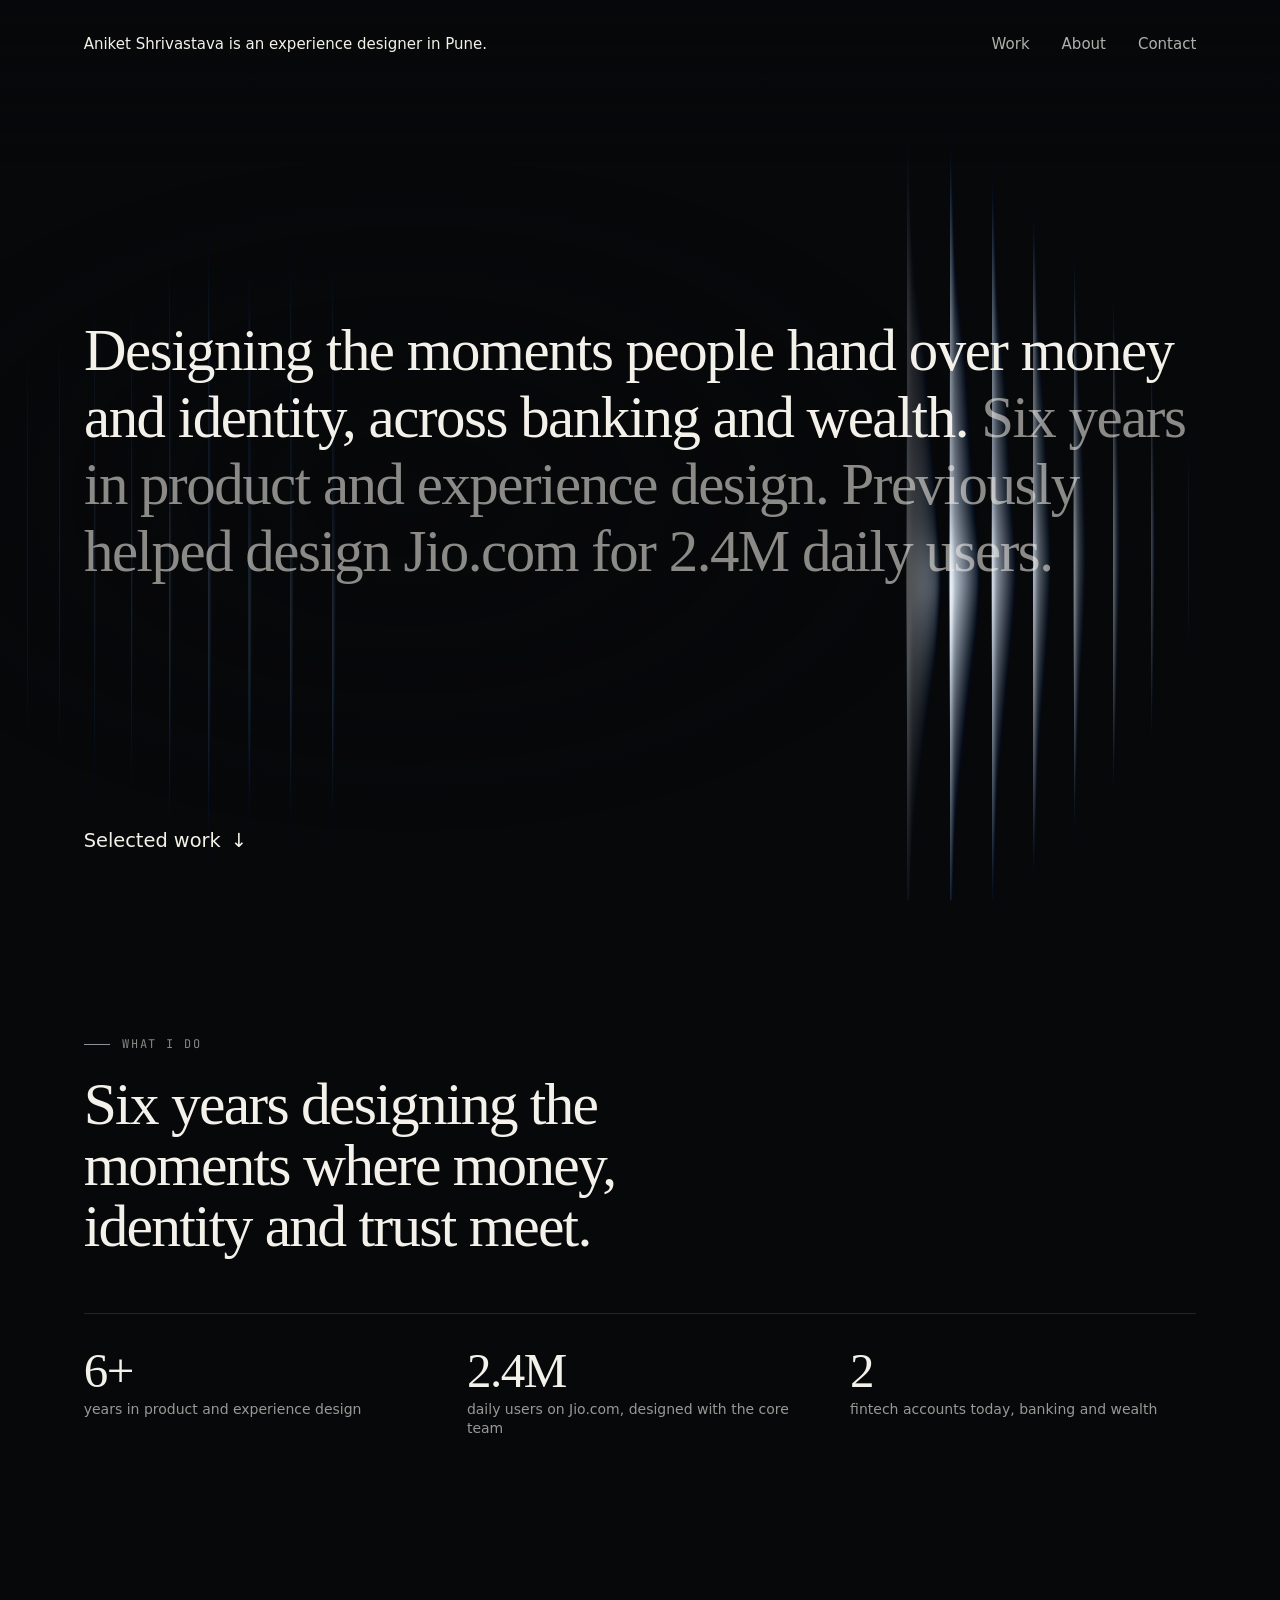
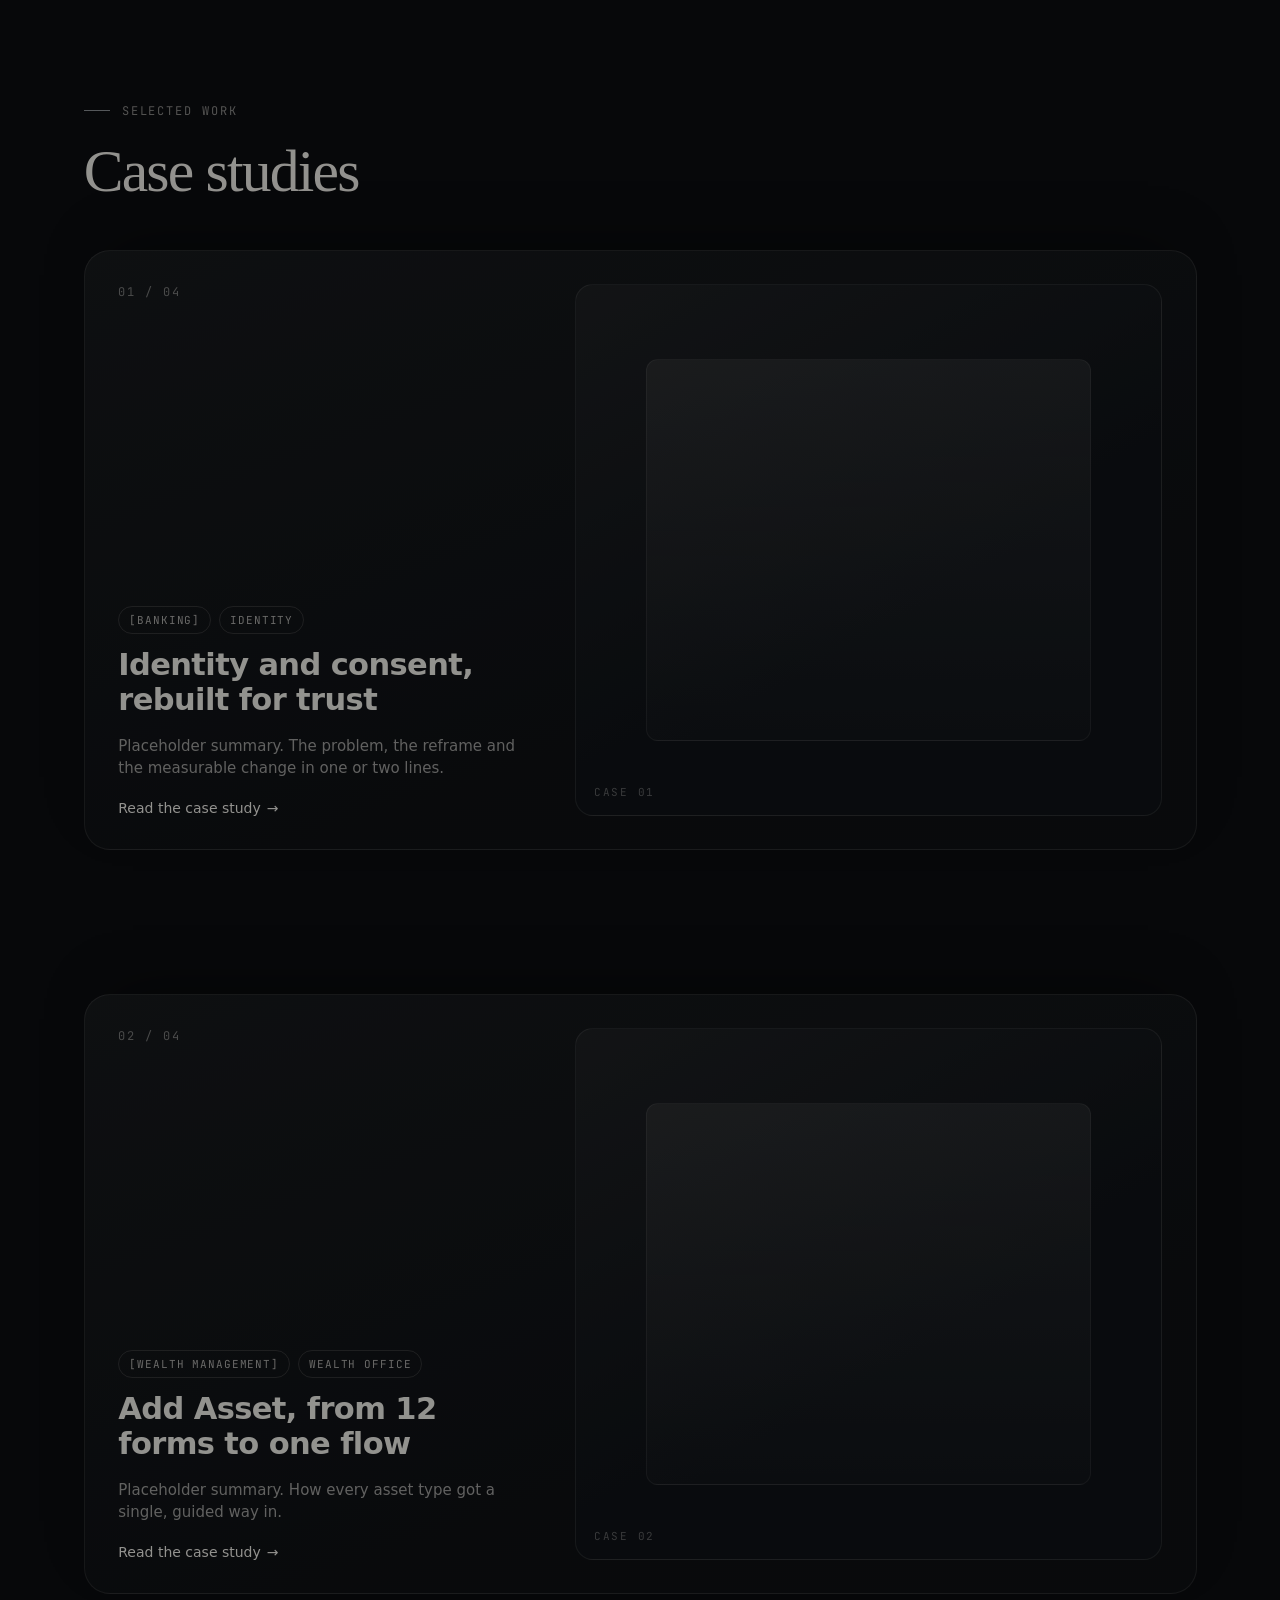
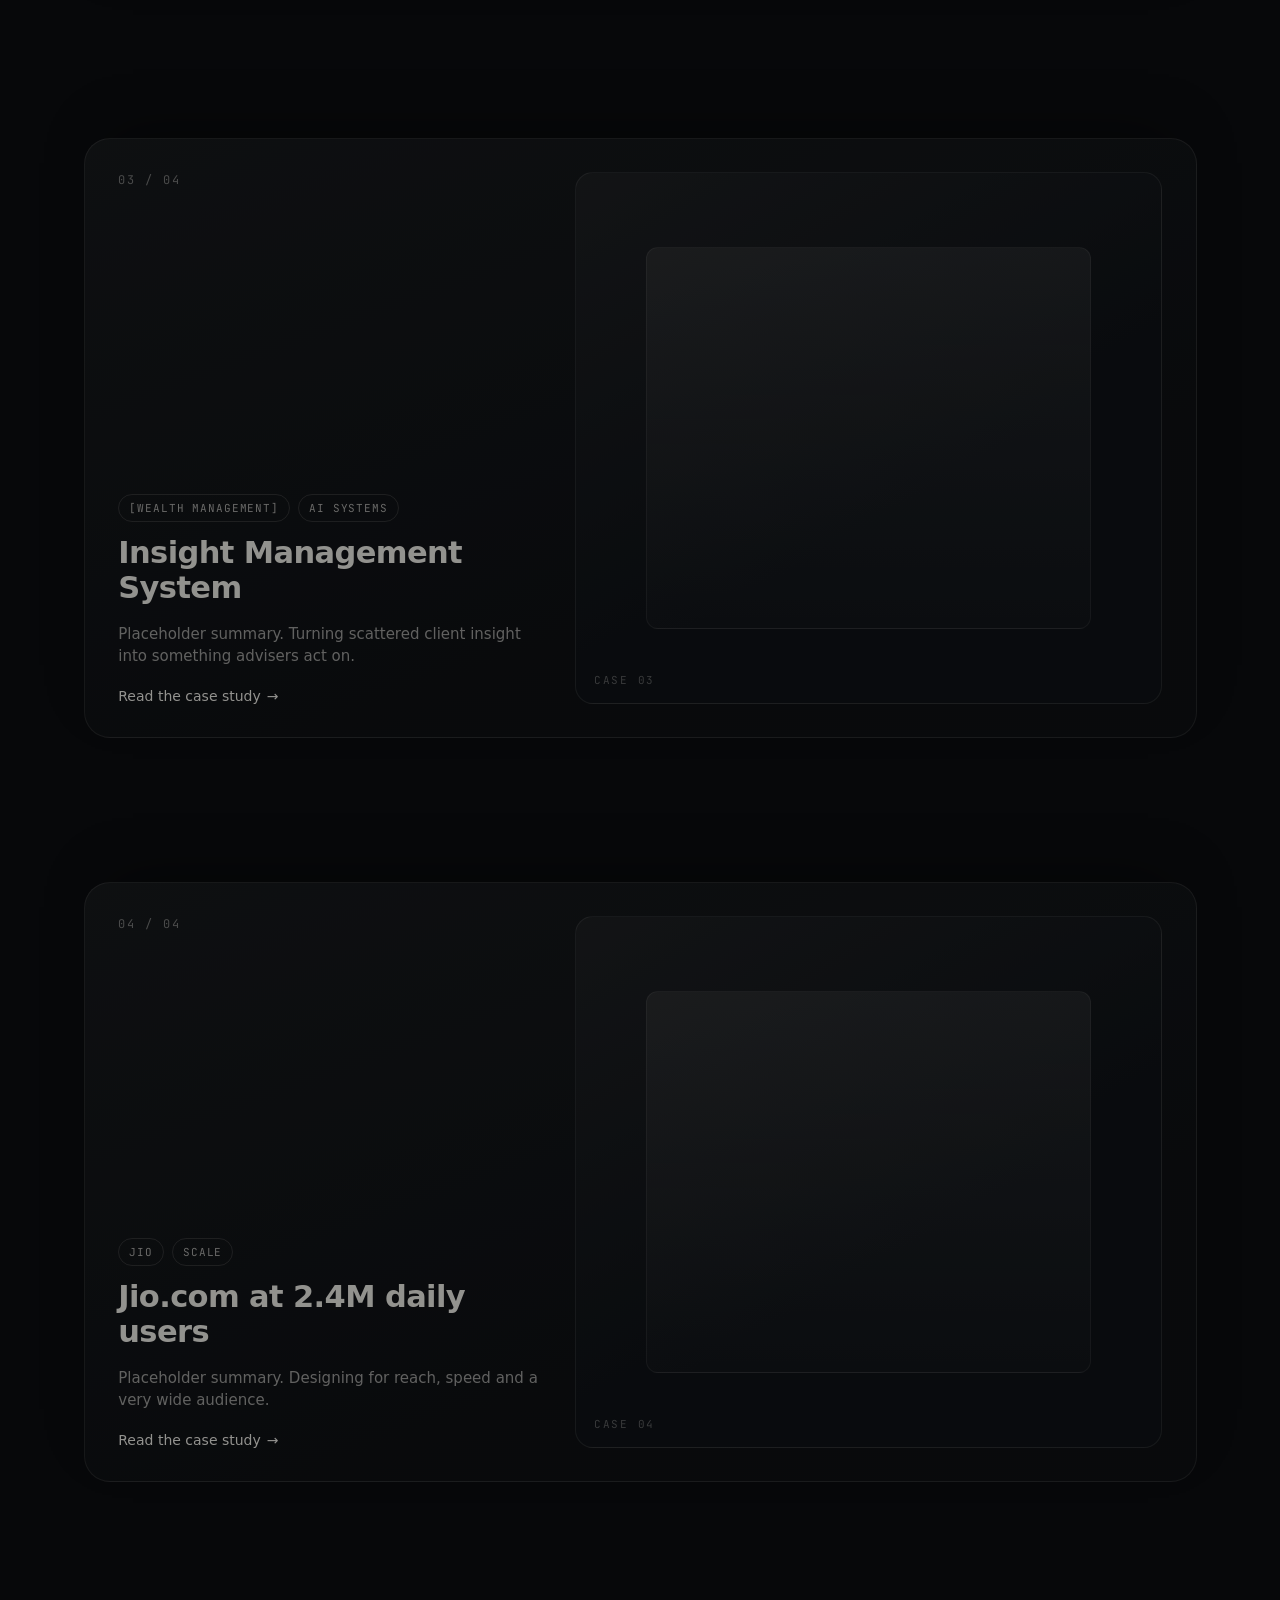
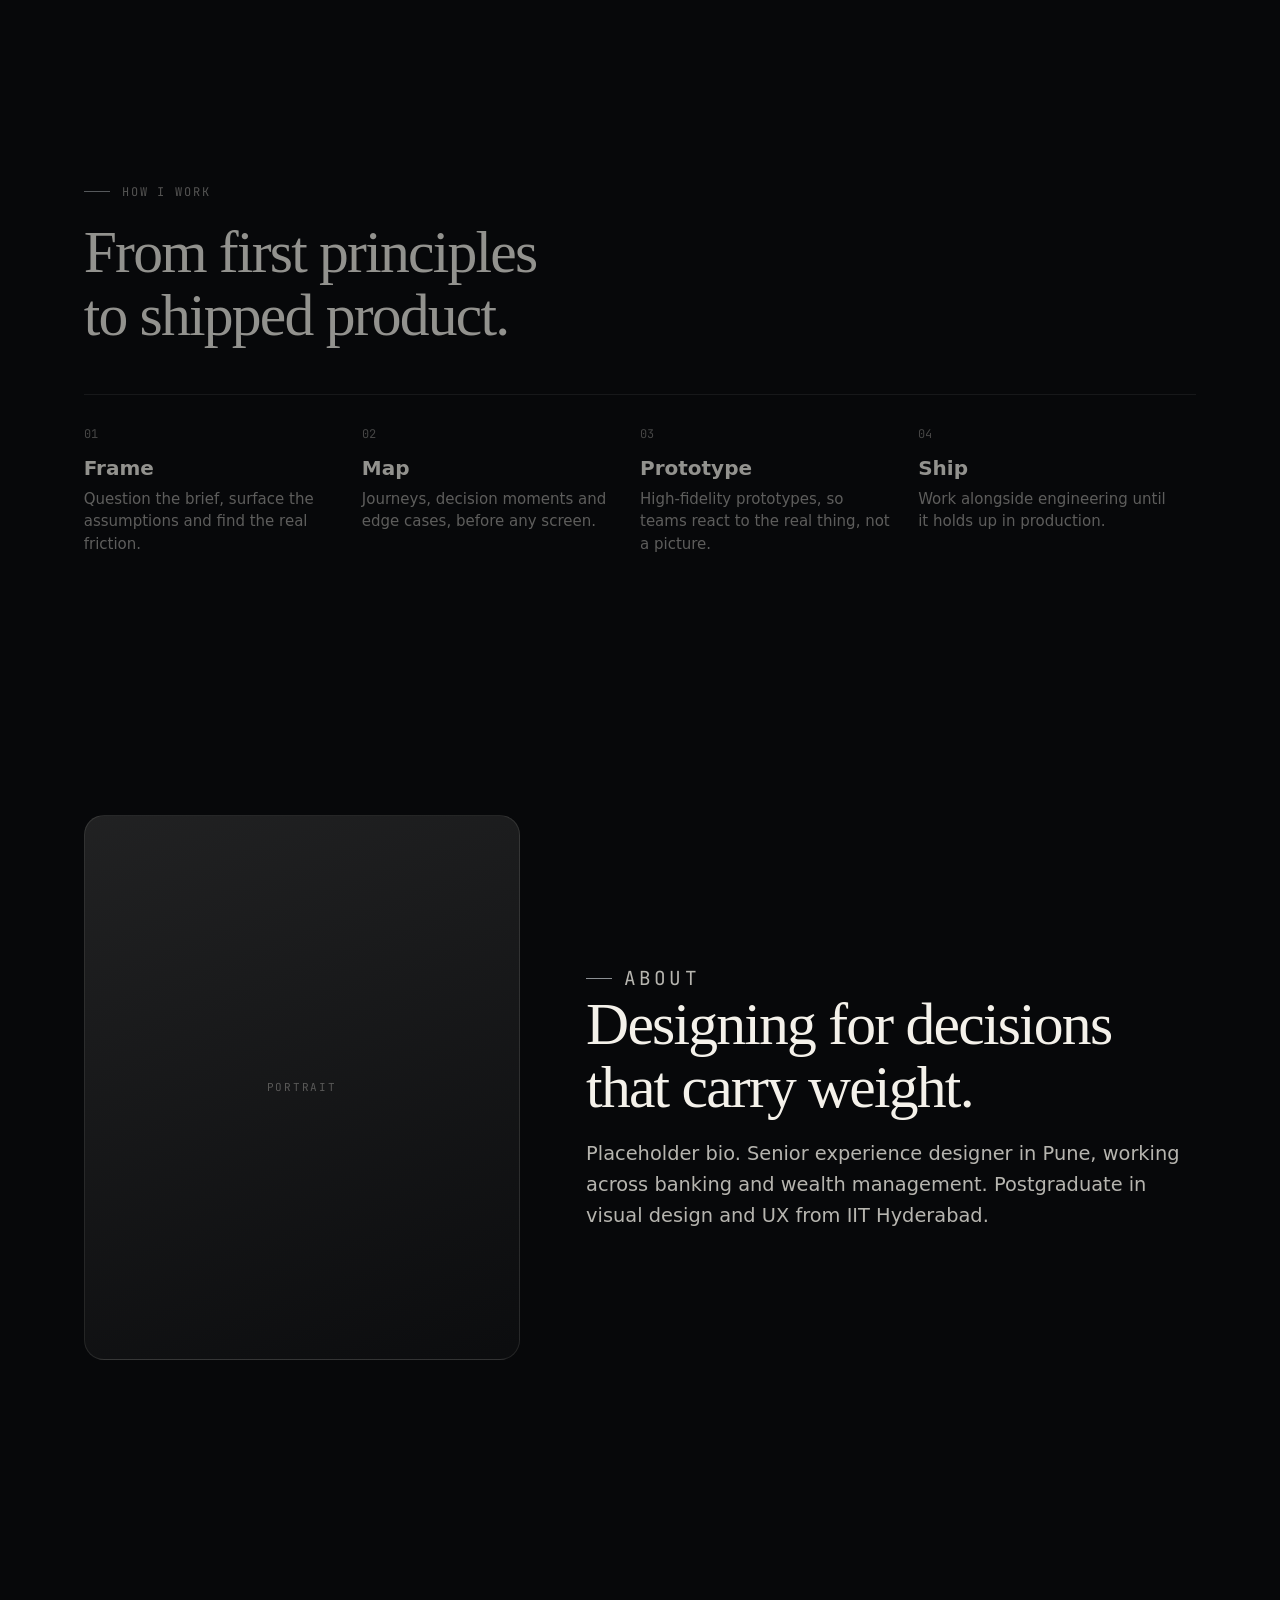
==== index.html @ aefcc84b "Hero: statement layout, identity nav, Selected work link; drop engineer narrative Co-Authored-By: Cl" ====
<!doctype html>
<html lang="en" data-cta="halo">
<head>
<meta charset="utf-8">
<meta name="viewport" content="width=device-width, initial-scale=1">
<title>Aniket Shrivastava, product designer</title>
<!-- FONTS: replace this link with the one from the Type & Grid Lab "Copy tokens" output -->
<link rel="preload" href="assets/fonts/inter-tight-latin-400-normal.woff2" as="font" type="font/woff2" crossorigin>
<link rel="icon" href="assets/img/favicon.svg" type="image/svg+xml">
<meta name="description" content="Aniket Shrivastava designs the moments people hand over money and identity. Experience designer across banking and wealth, Pune.">
<meta name="robots" content="noindex, nofollow"><!-- PREVIEW: remove this line at public launch -->
<meta name="theme-color" content="#07080a">
<meta property="og:type" content="website">
<meta property="og:title" content="Aniket Shrivastava, product designer">
<meta property="og:description" content="Designing the moments people hand over money and identity, across banking and wealth.">
<meta property="og:image" content="assets/img/og.jpg">
<meta name="twitter:card" content="summary_large_image">
<script>
/* Headings wait for their line reveal, but never longer than 3s if the animation library is slow or blocked */
(function () { try { if (matchMedia('(prefers-reduced-motion: reduce)').matches) return; } catch (e) {}
  var d = document.documentElement; d.classList.add('split-ready');
  setTimeout(function () { if (!window.SplitText) d.classList.remove('split-ready'); }, 3000); })();
</script>
<style>
/* fonts are served with the site: no third-party request before first paint */
@font-face { font-family: "Inter Tight"; font-style: normal; font-weight: 400; font-display: swap; src: url(assets/fonts/inter-tight-latin-400-normal.woff2) format("woff2"); }
@font-face { font-family: "Inter Tight"; font-style: normal; font-weight: 500; font-display: swap; src: url(assets/fonts/inter-tight-latin-500-normal.woff2) format("woff2"); }
@font-face { font-family: "Inter Tight"; font-style: normal; font-weight: 600; font-display: swap; src: url(assets/fonts/inter-tight-latin-600-normal.woff2) format("woff2"); }
@font-face { font-family: "JetBrains Mono"; font-style: normal; font-weight: 400; font-display: swap; src: url(assets/fonts/jetbrains-mono-latin-400-normal.woff2) format("woff2"); }
@font-face { font-family: "JetBrains Mono"; font-style: normal; font-weight: 500; font-display: swap; src: url(assets/fonts/jetbrains-mono-latin-500-normal.woff2) format("woff2"); }
:root {
  /* ===== EFFECT COLOURS ==========================================================
     Paste the CSS lines from the Gradient Blinds Lab "Copy settings" output here.
     --cta-void   page and wall colour (the effect fades into this)
     --cta-signal button and glow colour
     --cta-paper  text colour
     --cta-btn-ink button text colour (the lab prints it as a comment: button text)
     ============================================================================== */
  --cta-signal: #e6ebf0;
  --cta-void: #07080a;
  --cta-paper: #f4f1ea;
  --cta-btn-ink: #0b0b0d;
  /* site tokens read from the effect colours; no need to edit below */
  --void: var(--cta-void); --paper: var(--cta-paper); --signal: var(--cta-signal); --btn-ink: var(--cta-btn-ink);

  /* ===== TYPE & GRID =============================================================
     Paste the block from the Type & Grid Lab "Copy tokens" output here, replacing
     everything down to the END marker. Sizes are fluid: phone size at 375px wide,
     desktop size at 1440px wide. Every rule on the page reads from these.
     ============================================================================== */
  --font-display: Georgia, "Times New Roman", serif;
  --font-body: "Inter Tight", system-ui, sans-serif;
  --font-mono: "JetBrains Mono", ui-monospace, monospace;
  --fs-display: clamp(1.875rem, 1.1268rem + 3.1925vw, 4rem);
  --fs-display-2: clamp(2.625rem, 1.4366rem + 5.0704vw, 6rem);
  --fs-h2: clamp(2.1875rem, 1.5493rem + 2.7230vw, 4rem);
  --fs-stat: clamp(2rem, 1.5599rem + 1.8779vw, 3.25rem);
  --fs-h3: clamp(1.375rem, 1.1549rem + 0.9390vw, 2rem);
  --fs-h4: 1.25rem;
  --fs-lead: clamp(1rem, 0.9120rem + 0.3756vw, 1.25rem);
  --fs-body: 0.9375rem;
  --fs-button: 0.9375rem;
  --fs-small: 0.875rem;
  --fs-label: 0.75rem;
  --fs-micro: 0.6875rem;
  --fs-mark: 1.375rem;
  --fw-display: 500;
  --fw-strong: 600;
  --fw-medium: 500;
  --fw-body: 400;
  --lh-display: 1.1;
  --lh-heading: 1.02;
  --lh-title: 1.12;
  --lh-body: 1.5;
  --ls-display: -0.025em;
  --ls-heading: -0.03em;
  --ls-title: -0.02em;
  --ls-label: 0.16em;
  --mask-room: 0.16em;
  --page-max: 76rem;
  --page-margin: clamp(1rem, 0.0757rem + 3.9437vw, 3.625rem);
  --col-gap: clamp(1.25rem, 0.8099rem + 1.8779vw, 2.5rem);
  --section-space: clamp(4.5rem, 3.0035rem + 6.3850vw, 8.75rem);
  --split: 5fr 7fr;
  /* ===== END TYPE & GRID ===== */
  color-scheme: dark;
}
* { box-sizing: border-box; }
html, body { background: var(--void) !important; }
body { margin: 0; color: var(--paper); font-family: var(--font-body); font-weight: var(--fw-body); -webkit-font-smoothing: antialiased; }
/* No pinned scenes: scroll only decides WHEN the curtain moves, a timer decides how fast */
.hero-pin, .close-pin { position: relative; z-index: auto; }
.stage { position: relative; }
.stage > section.block { transform-origin: 50% 50%; }
.stage-intro { z-index: 1; }
.stage-intro > section { opacity: 0; transform: scale(.92); transition: opacity 1.2s cubic-bezier(.16,1,.3,1), transform 1.4s cubic-bezier(.16,1,.3,1); }
.stage-intro > section.in { opacity: 1; transform: none; }
.stage-about { z-index: 1; }
.stage-about > section { will-change: opacity, transform; }
.stage-contact { z-index: 3; min-height: 100vh; min-height: 100svh; display: grid; grid-template-rows: 1fr auto; pointer-events: none; }
.stage-contact > section { align-self: center; will-change: opacity, transform; }
.stage-contact > section, .stage-contact > footer { opacity: 0; }
.stage-contact.live { pointer-events: auto; }
@media (max-width: 760px) { .stage .portrait { max-width: 44vw; } }
.hero { position: relative; z-index: 3; height: 100vh; height: 100svh; overflow: hidden; display: grid; grid-template-rows: auto 1fr auto; }
#cv { position: fixed; inset: 0; width: 100vw; height: 100vh; display: block; z-index: 2; pointer-events: none; }
.scrim { position: absolute; inset: 0; z-index: 0; pointer-events: none;
  background:
    radial-gradient(ellipse 62% 52% at 32% 55%, color-mix(in srgb, var(--void) 62%, transparent), transparent 72%),
    linear-gradient(180deg, color-mix(in srgb, var(--void) 70%, transparent) 0%, transparent 18%); }
nav, .center, .foot { position: relative; z-index: 1; }
nav { display: flex; align-items: center; justify-content: space-between; gap: 16px; width: 100%; max-width: var(--page-max); margin: 0 auto; padding: 22px var(--page-margin); } /* same column as the statement below */
.mark { font-family: var(--font-body); font-weight: var(--fw-medium); font-size: var(--fs-button); color: var(--paper); text-decoration: none; min-height: 44px; display: inline-flex; align-items: center; min-width: 0; }
.links { display: flex; gap: clamp(14px, 3vw, 32px); }
.links a { color: color-mix(in srgb, var(--paper) 72%, transparent); text-decoration: none; font-size: var(--fs-button); min-height: 44px; display: inline-flex; align-items: center; }
.links a:hover { color: var(--paper); }
.center { display: grid; align-items: center; width: 100%; max-width: var(--page-max); margin: 0 auto; padding: 0 var(--page-margin); pointer-events: none; }
/* load-in: the hero copy zooms in with the blinds (the blinds zoom inside the shader) */
@keyframes heroZoom { from { transform: scale(var(--hero-zoom-from, .94)); } }
.copy { animation: heroZoom var(--hero-zoom-dur, 2.2s) cubic-bezier(.16, 1, .3, 1) both; transform-origin: 0 50%; }
@media (prefers-reduced-motion: reduce) { .copy { animation: none; } }
.copy { max-width: 21em; font-size: var(--fs-display); }
.copy a { pointer-events: auto; }
h1 { margin: 0; font-family: var(--font-display); font-weight: var(--fw-display); font-size: var(--fs-display); line-height: var(--lh-display); letter-spacing: var(--ls-display); text-wrap: pretty; }
h1 .after { color: color-mix(in srgb, var(--paper) 56%, transparent); }
.primary { display: inline-flex; align-items: center; gap: 6px; min-height: 48px; padding: 0 24px; border-radius: 999px; background: var(--signal); color: var(--btn-ink); font-weight: var(--fw-strong); font-size: var(--fs-button); text-decoration: none;
  box-shadow: 0 1px 0 rgba(255,255,255,.4) inset, 0 12px 32px -14px color-mix(in srgb, var(--signal) 70%, transparent); transition: transform 160ms ease, background 160ms ease; }
.primary:hover { transform: translateY(-1px); background: color-mix(in srgb, var(--signal) 85%, white); }
.secondary { min-height: 48px; display: inline-flex; align-items: center; color: color-mix(in srgb, var(--paper) 82%, transparent); font-size: var(--fs-button); font-weight: var(--fw-medium); text-decoration: underline; text-underline-offset: .3em; text-decoration-color: color-mix(in srgb, var(--paper) 30%, transparent); }
/* tertiary CTA legibility over the light: html[data-cta] = plain | halo | glass */
[data-cta="halo"] .hero .secondary { text-shadow: 0 0 14px color-mix(in srgb, var(--void) 95%, transparent), 0 0 4px color-mix(in srgb, var(--void) 90%, transparent), 0 1px 2px var(--void); }
[data-cta="glass"] .hero .secondary { padding: 0 18px; border-radius: 999px; text-decoration-color: transparent; background: color-mix(in srgb, var(--void) 55%, transparent); border: 1px solid color-mix(in srgb, var(--paper) 16%, transparent); -webkit-backdrop-filter: blur(10px); backdrop-filter: blur(10px); }
[data-cta="glass"] .hero .secondary:hover { border-color: color-mix(in srgb, var(--paper) 40%, transparent); }
.secondary:hover { color: var(--paper); text-decoration-color: color-mix(in srgb, var(--paper) 60%, transparent); }
a:focus-visible { outline: 2px solid var(--signal); outline-offset: 4px; border-radius: 6px; }
.foot { width: 100%; max-width: var(--page-max); margin: 0 auto; padding: 0 var(--page-margin) clamp(20px, 4vh, 40px); }
.foot a { display: inline-flex; align-items: center; gap: 10px; min-height: 48px; color: var(--paper); text-decoration: none; font-size: var(--fs-lead); font-weight: var(--fw-medium); pointer-events: auto; }
.foot a:hover { color: color-mix(in srgb, var(--paper) 80%, var(--signal)); }

main { position: relative; z-index: auto; }
.wrap { max-width: var(--page-max); margin: 0 auto; padding: 0 var(--page-margin); }
section.block { position: relative; z-index: 1; padding: var(--section-space) 0; }
.kicker { display: inline-flex; align-items: center; gap: 12px; font-family: var(--font-mono); font-size: var(--fs-label); letter-spacing: var(--ls-label); text-transform: uppercase; color: color-mix(in srgb, var(--paper) 55%, transparent); margin: 0 0 22px; }
.kicker::before { content: ''; width: 26px; height: 1px; background: color-mix(in srgb, var(--signal) 60%, transparent); }
h2 { margin: 0; font-family: var(--font-display); font-weight: var(--fw-display); font-size: var(--fs-h2); line-height: var(--lh-heading); letter-spacing: var(--ls-heading); text-wrap: balance; max-width: 18ch; }
.intro h2 { max-width: 22ch; }
.stats { display: grid; grid-template-columns: repeat(3, minmax(0, 1fr)); gap: var(--col-gap); margin-top: 56px; border-top: 1px solid color-mix(in srgb, var(--cta-paper) 12%, transparent); padding-top: 28px; }
.stat b { display: block; font-family: var(--font-display); font-weight: var(--fw-display); font-size: var(--fs-stat); letter-spacing: var(--ls-heading); }
.stat span { font-size: var(--fs-small); color: color-mix(in srgb, var(--paper) 62%, transparent); }
.stack { margin-top: 48px; position: relative; }
.stack .case { position: sticky; top: calc(13vh + var(--i) * 16px); height: min(70vh, 600px); margin-bottom: 16vh; display: grid; grid-template-columns: var(--split); gap: var(--col-gap);
  padding: clamp(20px, 2.6vw, 34px); border-radius: 26px; background: linear-gradient(160deg, color-mix(in srgb, var(--cta-paper) 6%, var(--cta-void)), color-mix(in srgb, var(--cta-paper) 2%, var(--cta-void)) 70%); border: 1px solid color-mix(in srgb, var(--cta-paper) 10%, transparent);
  box-shadow: 0 -24px 60px -28px rgba(0,0,0,.95); transform-origin: 50% 0; will-change: transform; overflow: hidden; color: inherit; text-decoration: none; }
.stack .case:last-child { margin-bottom: 4vh; }
.case-copy { position: relative; z-index: 2; display: flex; flex-direction: column; justify-content: flex-end; gap: 14px; min-width: 0; }
.case-copy .num { font-family: var(--font-mono); font-size: var(--fs-label); letter-spacing: var(--ls-label); color: color-mix(in srgb, var(--paper) 45%, transparent); margin-bottom: auto; }
.more { font-size: var(--fs-small); font-weight: var(--fw-medium); color: var(--paper); display: inline-flex; gap: 6px; margin-top: 6px; }
.dim { position: absolute; inset: 0; z-index: 5; background: var(--cta-void); opacity: 0; pointer-events: none; border-radius: inherit; }
.case .shot { z-index: 2; height: 100%; min-height: 0; border-radius: 18px; border: 1px solid color-mix(in srgb, var(--cta-paper) 10%, transparent); background: linear-gradient(150deg, color-mix(in srgb, var(--cta-paper) 9%, var(--cta-void)), #0c0e11 60%); position: relative; overflow: hidden; transition: border-color .3s; }
.case .shot::after { content: attr(data-label); position: absolute; left: 18px; bottom: 16px; font-family: var(--font-mono); font-size: var(--fs-micro); letter-spacing: var(--ls-label); text-transform: uppercase; color: color-mix(in srgb, var(--cta-paper) 35%, transparent); }
.case .shot i { position: absolute; inset: 14% 12%; border-radius: 12px; background: linear-gradient(180deg, color-mix(in srgb, var(--cta-paper) 8%, transparent), color-mix(in srgb, var(--cta-paper) 2%, transparent)); border: 1px solid color-mix(in srgb, var(--cta-paper) 8%, transparent); transition: border-color .4s, background .4s; }
.case:hover .shot, .case.active .shot { border-color: color-mix(in srgb, var(--cta-paper) 25%, transparent); }
/* glowing grid: one light shared across every card's border, inner spotlight on the active card */
.case::before { content: ''; position: absolute; inset: 0; border-radius: inherit; pointer-events: none; z-index: 4;
  padding: 1.5px; background: radial-gradient(380px circle at var(--x, 50%) var(--y, 50%), color-mix(in srgb, var(--cta-signal) 100%, transparent), color-mix(in srgb, var(--cta-signal) 28%, transparent) 40%, transparent 70%);
  -webkit-mask: linear-gradient(#000 0 0) content-box, linear-gradient(#000 0 0); -webkit-mask-composite: xor;
  mask: linear-gradient(#000 0 0) content-box, linear-gradient(#000 0 0); mask-composite: exclude;
  opacity: 0; transition: opacity .45s ease; }
.stack.lit .case::before { opacity: 1; }
.spot { position: absolute; inset: 0; border-radius: inherit; pointer-events: none; z-index: 1; opacity: 0; transition: opacity .45s ease;
  background: radial-gradient(520px circle at var(--x, 50%) var(--y, 50%), color-mix(in srgb, var(--cta-signal) 20%, transparent), transparent 45%); }
.case:hover .spot, .case.active .spot { opacity: 1; }
.case:hover .shot i, .case.active .shot i { border-color: color-mix(in srgb, var(--cta-paper) 16%, transparent); background: linear-gradient(180deg, color-mix(in srgb, var(--cta-paper) 11%, transparent), color-mix(in srgb, var(--cta-paper) 3%, transparent)); }
.case h3 { margin: 0; font-size: var(--fs-h3); font-weight: var(--fw-strong); letter-spacing: var(--ls-title); line-height: var(--lh-title); }
.case p { margin: 4px 0 0; font-size: var(--fs-body); line-height: var(--lh-body); color: color-mix(in srgb, var(--paper) 64%, transparent); max-width: 46ch; }
.tags { display: flex; flex-wrap: wrap; gap: 8px; }
.tags span { font-family: var(--font-mono); font-size: var(--fs-micro); letter-spacing: calc(var(--ls-label) * .5); text-transform: uppercase; padding: 6px 10px; border-radius: 999px; border: 1px solid color-mix(in srgb, var(--cta-paper) 14%, transparent); color: color-mix(in srgb, var(--paper) 70%, transparent); }
.steps { list-style: none; margin: 48px 0 0; padding: 0; display: grid; grid-template-columns: repeat(4, minmax(0, 1fr)); gap: 0; border-top: 1px solid color-mix(in srgb, var(--cta-paper) 12%, transparent); }
.steps li { padding: 28px 24px 0 0; }
.steps .n { font-family: var(--font-mono); font-size: var(--fs-label); color: color-mix(in srgb, var(--paper) 45%, transparent); }
.steps h3 { margin: 14px 0 8px; font-size: var(--fs-h4); font-weight: var(--fw-strong); }
.steps p { margin: 0; font-size: var(--fs-body); line-height: var(--lh-body); color: color-mix(in srgb, var(--paper) 62%, transparent); }
.about { display: grid; grid-template-columns: var(--split); gap: calc(var(--col-gap) * 1.8); align-items: center; }
.portrait { aspect-ratio: 4 / 5; border-radius: 20px; background: linear-gradient(160deg, color-mix(in srgb, var(--cta-paper) 11%, var(--cta-void)), color-mix(in srgb, var(--cta-paper) 2%, var(--cta-void))); border: 1px solid color-mix(in srgb, var(--cta-paper) 10%, transparent); display: grid; place-items: center; font-family: var(--font-mono); font-size: var(--fs-micro); letter-spacing: var(--ls-label); text-transform: uppercase; color: color-mix(in srgb, var(--cta-paper) 30%, transparent); }
.about p { font-size: var(--fs-lead); line-height: calc(var(--lh-body) + .1); color: color-mix(in srgb, var(--paper) 74%, transparent); margin: 20px 0 0; max-width: 52ch; }
#contact::before { content: ''; position: absolute; inset: 0; z-index: -1; pointer-events: none; background: radial-gradient(ellipse 55% 50% at 50% 50%, color-mix(in srgb, var(--void) 60%, transparent), transparent 72%); }
.contact { text-align: center; display: grid; justify-items: center; gap: 22px; }
.contact h2 { font-size: var(--fs-display-2); max-width: 14ch; }
.contact .row { display: flex; flex-wrap: wrap; justify-content: center; gap: 12px 22px; }
footer.site { position: relative; text-shadow: 0 1px 12px rgba(0,0,0,.9); border-top: 1px solid color-mix(in srgb, var(--cta-paper) 10%, transparent); padding: 26px 0 34px; font-size: var(--fs-small); color: color-mix(in srgb, var(--paper) 50%, transparent); }
footer.site .wrap { display: flex; flex-wrap: wrap; justify-content: space-between; gap: 12px; }
/* headings are hidden only until SplitText has split them into masked lines */
.split-ready .hero h1, .split-ready main h2 { visibility: hidden; }
.split-ready .stage-intro h2, .split-ready .stage-contact h2 { visibility: visible; }
/* give each line mask room for descenders (g, y, p) so they are not clipped */
h1 .line-mask, h2 .line-mask { padding-bottom: var(--mask-room); margin-bottom: calc(var(--mask-room) * -1); padding-top: .04em; margin-top: -.04em; }
.reveal { opacity: 0; transform: translateY(24px); transition: opacity .8s ease, transform .8s cubic-bezier(.2,.7,.2,1); }
.reveal.in { opacity: 1; transform: none; }
@media (max-width: 860px) { .stack .case { grid-template-columns: 1fr; grid-template-rows: auto 1fr; height: min(76svh, 640px); top: calc(10svh + var(--i) * 12px); } .case-copy .num { margin-bottom: 0; } .steps { grid-template-columns: repeat(2, minmax(0, 1fr)); } .about { grid-template-columns: 1fr; } .portrait { max-width: 320px; } }
@media (max-width: 560px) { .stats { grid-template-columns: 1fr; } .steps { grid-template-columns: 1fr; } }
@media (prefers-reduced-motion: reduce) { .reveal { opacity: 1; transform: none; transition: none; } .case .shot, .primary { transition: none; } .primary:hover { transform: none; } }
.phone-btn { position: fixed; right: 16px; bottom: 16px; z-index: 50; min-height: 44px; padding: 0 18px; border-radius: 999px; border: 1px solid color-mix(in srgb, var(--cta-paper) 22%, transparent); background: rgba(10,11,13,.72); -webkit-backdrop-filter: blur(10px); backdrop-filter: blur(10px); color: var(--paper); font: 500 13px/1 var(--font-body); cursor: pointer; }
.phone-btn:hover { border-color: color-mix(in srgb, var(--cta-paper) 50%, transparent); }
.phone-ov { position: fixed; inset: 0; z-index: 60; background: rgba(4,5,6,.9); display: none; }
.phone-ov.on { display: block; }
.phone-frame { position: absolute; left: 50%; top: calc(50% - 14px); transform-origin: center; width: 390px; height: 844px; border-radius: 46px; border: 10px solid color-mix(in srgb, var(--cta-paper) 9%, var(--cta-void)); overflow: hidden; clip-path: inset(0 round 46px); isolation: isolate; background: #000; box-shadow: 0 40px 120px -30px rgba(0,0,0,.8), 0 0 0 1px rgba(255,255,255,.06); }
.phone-frame iframe { width: 100%; height: 100%; border: 0; display: block; }
.phone-close { position: fixed; top: 16px; right: 16px; bottom: auto; z-index: 61; }
.phone-note { position: fixed; left: 50%; bottom: 14px; transform: translateX(-50%); z-index: 61; margin: 0; font-size: 13px; color: color-mix(in srgb, var(--cta-paper) 60%, transparent); text-align: center; width: max-content; max-width: calc(100% - 32px); }
@media (max-width: 560px) { .links a:not(:last-child) { display: none; } .mark .long { display: none; } }
/* reduced motion: no pinned scenes. The blinds stay behind the hero only, sections stack normally */
@media (prefers-reduced-motion: reduce) {
  .stage-intro > section, .stage-contact > section, .stage-contact > footer { opacity: 1 !important; transform: none !important; }
  .stage-contact { pointer-events: auto; }
  #cv { position: absolute; top: 0; left: 0; }
}
/* skip link: hidden until a keyboard user tabs to it */
.skip { position: fixed; left: 16px; top: 12px; z-index: 100; padding: 10px 16px; border-radius: 999px; background: var(--signal); color: var(--btn-ink); font-weight: var(--fw-strong); text-decoration: none; transform: translateY(-160%); transition: transform .2s; }
.skip:focus-visible { transform: none; }
/* magnetic buttons: the inner label travels a little further than the button, for depth */
.mag-in { display: inline-flex; align-items: center; gap: inherit; text-decoration: inherit; pointer-events: none; }
</style>
</head>
<body>
<!-- ===== EFFECT SETTINGS ==========================================================
     Paste the JSON from the Gradient Blinds Lab "Copy settings" output between the
     script tags below, as-is. Only the blinds attributes are used; everything else
     (style, facade and grid values) is ignored, and any value out of range is pulled
     back to the nearest safe value, so a paste cannot break the page.
     "mobile" (optional) overrides values on phones only, e.g. { "blindCount": 12 }.
     ================================================================================ -->
<script type="application/json" id="effect-settings">
{
  "style": "blinds",
  "gradientColors": ["#f4f7fa", "#b9c3cf", "#5d6672", "#15181c"],
  "lightColor": "#ffffff",
  "angle": -47,
  "blindCount": 21,
  "blindMinWidth": 56,
  "perspective": -0.45,
  "distortAmount": 4.5,
  "spotlightRadius": 0.86,
  "spotlightSoftness": 0.5,
  "spotlightOpacity": 1.22,
  "shine": 0.4,
  "relief": 0.98,
  "glow": 1.77,
  "sway": 0.4,
  "speed": 2.4,
  "hoverTilt": 0.76,
  "mouseDampening": 0.18,
  "gradientSpeed": 0.8,
  "noise": 0,
  "mirrorGradient": false,
  "shineDirection": "left",
  "idle": "stay",
  "clickEffect": "ripple",
  "mobile": {}
}
</script>
<a class="skip" href="#work">Skip to work</a>
<canvas id="cv" aria-hidden="true"></canvas>
<div class="hero-pin">
<section class="hero" aria-labelledby="hero-h">
  <div class="scrim" aria-hidden="true"></div>
  <nav aria-label="Main">
    <a class="mark" href="#" data-magnetic="0.15">Aniket Shrivastava<span class="long">&nbsp;is an experience designer in Pune.</span></a>
    <div class="links"><a href="#work" data-magnetic="0.3">Work</a><a href="#about" data-magnetic="0.3">About</a><a href="#contact" data-magnetic="0.3">Contact</a></div>
  </nav>
  <div class="center">
    <div class="copy">
      <h1 id="hero-h">Designing the moments people hand over money and identity, across banking and wealth. <span class="after">Six years in product and experience design. Previously helped design Jio.com for 2.4M daily users.</span></h1>
    </div>
  </div>
  <div class="foot"><a href="#work" data-magnetic="0.3">Selected work <span aria-hidden="true">&darr;</span></a></div>
</section>
<div class="stage stage-intro" id="stageIntro">
  <section class="block intro" id="about-intro">
    <div class="wrap">
      <p class="kicker">What I do</p>
      <h2>Six years designing the moments where money, identity and trust meet.</h2>
      <div class="stats">
        <div class="stat"><b>6+</b><span>years in product and experience design</span></div>
        <div class="stat"><b>2.4M</b><span>daily users on Jio.com, designed with the core team</span></div>
        <div class="stat"><b>2</b><span>fintech accounts today, banking and wealth</span></div>
      </div>
    </div>
  </section>
</div>
</div>

<main>
  <section class="block" id="work">
    <div class="wrap">
      <p class="kicker reveal">Selected work</p>
      <h2 class="reveal">Case studies</h2>
      <div class="stack">
        <a class="case" href="#" style="--i:0"><div class="case-copy"><span class="num">01 / 04</span><div class="tags"><span>[banking]</span><span>Identity</span></div><h3>Identity and consent, rebuilt for trust</h3><p>Placeholder summary. The problem, the reframe and the measurable change in one or two lines.</p><span class="more">Read the case study <span aria-hidden="true">&rarr;</span></span></div><div class="shot" data-label="Case 01"><i></i></div><b class="dim" aria-hidden="true"></b></a>
        <a class="case" href="#" style="--i:1"><div class="case-copy"><span class="num">02 / 04</span><div class="tags"><span>[wealth management]</span><span>Wealth Office</span></div><h3>Add Asset, from 12 forms to one flow</h3><p>Placeholder summary. How every asset type got a single, guided way in.</p><span class="more">Read the case study <span aria-hidden="true">&rarr;</span></span></div><div class="shot" data-label="Case 02"><i></i></div><b class="dim" aria-hidden="true"></b></a>
        <a class="case" href="#" style="--i:2"><div class="case-copy"><span class="num">03 / 04</span><div class="tags"><span>[wealth management]</span><span>AI systems</span></div><h3>Insight Management System</h3><p>Placeholder summary. Turning scattered client insight into something advisers act on.</p><span class="more">Read the case study <span aria-hidden="true">&rarr;</span></span></div><div class="shot" data-label="Case 03"><i></i></div><b class="dim" aria-hidden="true"></b></a>
        <a class="case" href="#" style="--i:3"><div class="case-copy"><span class="num">04 / 04</span><div class="tags"><span>Jio</span><span>Scale</span></div><h3>Jio.com at 2.4M daily users</h3><p>Placeholder summary. Designing for reach, speed and a very wide audience.</p><span class="more">Read the case study <span aria-hidden="true">&rarr;</span></span></div><div class="shot" data-label="Case 04"><i></i></div><b class="dim" aria-hidden="true"></b></a>
      </div>
    </div>
  </section>

  <section class="block" id="approach">
    <div class="wrap">
      <p class="kicker reveal">How I work</p>
      <h2 class="reveal">From first principles to shipped product.</h2>
      <ol class="steps">
        <li class="reveal"><span class="n">01</span><h3>Frame</h3><p>Question the brief, surface the assumptions and find the real friction.</p></li>
        <li class="reveal"><span class="n">02</span><h3>Map</h3><p>Journeys, decision moments and edge cases, before any screen.</p></li>
        <li class="reveal"><span class="n">03</span><h3>Prototype</h3><p>High-fidelity prototypes, so teams react to the real thing, not a picture.</p></li>
        <li class="reveal"><span class="n">04</span><h3>Ship</h3><p>Work alongside engineering until it holds up in production.</p></li>
      </ol>
    </div>
  </section>

  <div class="close-pin" id="closePin">
  <div class="stage stage-about" id="stageAbout">
  <section class="block" id="about">
    <div class="wrap about">
      <div class="portrait reveal">Portrait</div>
      <div>
        <p class="kicker reveal">About</p>
        <h2 class="reveal">Designing for decisions that carry weight.</h2>
        <p class="reveal">Placeholder bio. Senior experience designer in Pune, working across banking and wealth management. Postgraduate in visual design and UX from IIT Hyderabad.</p>
      </div>
    </div>
  </section>
  </div>
  <div class="stage stage-contact" id="stageContact">
  <section class="block" id="contact">
    <div class="wrap contact">
      <p class="kicker">Contact</p>
      <h2>Let&rsquo;s find the friction.</h2>
      <div class="row">
        <a href="#" class="primary" data-magnetic>Email me <span aria-hidden="true">&rarr;</span></a>
        <a href="#" class="secondary" data-magnetic>LinkedIn</a>
      </div>
    </div>
  </section>
  <footer class="site"><div class="wrap"><span>Aniket, Pune</span><span>Homepage sample, placeholder content</span></div></footer>
  </div>
  </div>
</main>
<button type="button" class="phone-btn" id="phoneBtn" hidden>Phone preview</button>
<div class="phone-ov" id="phoneOv" role="dialog" aria-modal="true" aria-label="Phone preview">
  <button type="button" class="phone-btn phone-close" id="phoneClose">Close</button>
  <div class="phone-frame" id="phoneFrame"></div>
  <p class="phone-note">Click acts as a tap. Scroll inside the phone to move the light.</p>
</div>
<script>
(function () {
  /* ---------- Settings: safe defaults, then the pasted JSON on top, checked key by key ---------- */
  var SCHEMA = {
    angle: [-90, 90, 20], blindCount: [1, 40, 16, 'int'], blindMinWidth: [0, 200, 60], perspective: [-1, 1, 0], distortAmount: [0, 30, 0],
    spotlightRadius: [0.05, 1.5, 0.5], spotlightSoftness: [0.2, 4, 1], spotlightOpacity: [0, 2, 1], shine: [0, 2, 0.4], relief: [0, 1, 0.5], glow: [0, 2, 0.4],
    sway: [0, 1, 0.35], speed: [0, 4, 1], hoverTilt: [0, 1.5, 0.6], mouseDampening: [0.01, 1, 0.15], gradientSpeed: [0, 3, 0], noise: [0, 2, 0.3]
  };
  var ENUMS = { shineDirection: ['left', 'right'], idle: ['stay', 'drift', 'center'], clickEffect: ['ripple', 'none'] };
  var DEFAULT_STOPS = ['#ff5a6e', '#d0112b', '#6b0a16', '#1a0508'];
  function loadSettings() {
    var raw = {}, out = {}, notes = [];
    try { raw = JSON.parse(document.getElementById('effect-settings').textContent) || {}; } catch (e) { notes.push('settings JSON could not be read, using defaults'); }
    var isPhone = location.hash === '#phone'; try { isPhone = isPhone || matchMedia('(hover: none) and (pointer: coarse)').matches; } catch (e) {}
    if (isPhone && raw.mobile && typeof raw.mobile === 'object') for (var mk in raw.mobile) raw[mk] = raw.mobile[mk];
    if (raw.style && raw.style !== 'blinds') notes.push('style "' + raw.style + '" ignored, this page runs the blinds effect');
    var hex = /^#[0-9a-fA-F]{6}$/;
    for (var k in SCHEMA) {
      var r = SCHEMA[k], v = Number(raw[k]);
      if (raw[k] === undefined || !isFinite(v)) { out[k] = r[2]; if (raw[k] !== undefined) notes.push(k + ' not a number, default used'); continue; }
      var c = Math.min(r[1], Math.max(r[0], v)); if (r[3] === 'int') c = Math.round(c);
      if (c !== v) notes.push(k + ' ' + v + ' outside ' + r[0] + '..' + r[1] + ', set to ' + c);
      out[k] = c;
    }
    for (var e2 in ENUMS) out[e2] = ENUMS[e2].indexOf(raw[e2]) >= 0 ? raw[e2] : ENUMS[e2][0];
    out.mirrorGradient = raw.mirrorGradient === true;
    var stops = Array.isArray(raw.gradientColors) ? raw.gradientColors.filter(function (c) { return hex.test(c); }).slice(0, 8) : [];
    if (stops.length < 2) { if (raw.gradientColors) notes.push('gradientColors needs 2 to 8 hex colours, default used'); stops = DEFAULT_STOPS; }
    out.gradientColors = stops;
    out.lightColor = hex.test(raw.lightColor) ? raw.lightColor : '#ffffff';
    if (notes.length) console.info('[effect settings]\n- ' + notes.join('\n- '));
    return out;
  }
  var S = loadSettings();
  var MAX_COLORS = 8, MAX_WAVES = 4, INTRO_SECONDS = 1.8, RIPPLE = '1.60';
  var VERTEX = '#version 300 es\nvoid main(){ vec2 p = vec2(float((gl_VertexID << 1) & 2), float(gl_VertexID & 2)); gl_Position = vec4(p * 2.0 - 1.0, 0.0, 1.0); }';
  var FRAGMENT = `#version 300 es
precision highp float;
precision highp int;
uniform vec2 uResolution; uniform float uTime; uniform vec2 uMouse; uniform float uAngle; uniform float uNoise; uniform float uBlindCount;
uniform float uSpotlightRadius; uniform float uSpotlightSoftness; uniform float uSpotlightOpacity; uniform float uMirror; uniform float uDistort;
uniform float uShineFlip; uniform vec3 uColors[8]; uniform int uColorCount; uniform float uShine; uniform float uRelief;
uniform float uGlow; uniform float uSway; uniform float uSwayTime; uniform float uHover; uniform vec4 uWaves[4]; uniform float uIntro;
uniform float uGrainTime; uniform vec3 uLightColor; uniform float uPerspective; uniform float uGradientShift; uniform vec3 uBase; uniform float uZoom; uniform float uShield; uniform vec2 uShieldC; uniform vec2 uShieldR; uniform float uGather; uniform float uExit;
out vec4 outColor;
float hash(vec2 p){ vec3 q = fract(vec3(p.xyx) * 0.1031); q += dot(q, q.yzx + 33.33); return fract((q.x + q.y) * q.z); }
vec2 rotate2D(vec2 p, float a){ float c = cos(a); float s = sin(a); return mat2(c, -s, s, c) * p; }
vec2 blindSpace(vec2 uv0){
  float aspect = uResolution.x / uResolution.y;
  vec2 p = uv0 * 2.0 - 1.0; p.x *= aspect;
  vec2 pr = rotate2D(p, uAngle); pr.x /= aspect;
  vec2 uv = pr * 0.5 + 0.5;
  if (abs(uPerspective) > 0.001) { float k = uPerspective * 2.2; uv.x = (exp(k * uv.x) - 1.0) / (exp(k) - 1.0); }
  if (uDistort > 0.0) { float a = uv.y * 6.0; float b = uv.x * 6.0; float w = 0.01 * uDistort; uv.x += sin(a) * w; uv.y += cos(b) * w; }
  return uv;
}
vec3 gradientColor(float t){
  float tt = clamp(t, 0.0, 1.0); int count = max(uColorCount, 2);
  float scaled = tt * float(count - 1); int seg = min(int(floor(scaled)), count - 2); float f = scaled - float(seg);
  if (tt >= 1.0) return uColors[count - 1];
  return mix(uColors[seg], uColors[seg + 1], f);
}
void main(){
  vec2 frag = gl_FragCoord.xy; vec2 uv0 = frag / uResolution; vec2 uvS = uv0;
  // ---- curtain: each half gathers toward its own outer edge, then slides off ----
  // The page side of the seam keeps an equal number of slats (count is even and the split sits on a slat boundary),
  // and the remap compresses the fabric more near the outer edge so pleats bunch like cloth.
  float curtainEdge = 1.0;
  if (uGather > 0.0001) {
    float hw = 0.5 * (1.0 - 0.86 * uGather);
    float push = uExit * (hw + 0.03);
    float left = 1.0 - step(0.5, uv0.x);
    float dx = left > 0.5 ? uv0.x : 1.0 - uv0.x;
    float edgeX = hw - push;
    if (dx > edgeX) { outColor = vec4(0.0); return; } // transparent: the page shows through the opening
    float s = clamp((dx + push) / hw, 0.0, 1.0);
    s = 0.5 * pow(s, mix(1.0, 0.72, uGather));
    uv0.x = left > 0.5 ? s : 1.0 - s;
    curtainEdge = mix(1.0, smoothstep(0.0, 0.035, edgeX - dx), smoothstep(0.0, 0.18, uGather));
  }
  vec2 uvMod = blindSpace((uv0 - 0.5) * uZoom + 0.5); // uZoom > 1 shows more of the blinds: the load-in zoom eases it to 1
  float count = max(uBlindCount, 1.0); float stripePhase = uvMod.x * count;
  float t = uvMod.x;
  if (uGradientShift != 0.0) { t = 1.0 - abs(1.0 - fract((t + uGradientShift) * 0.5) * 2.0); }
  if (uMirror > 0.5) { t = 1.0 - abs(1.0 - 2.0 * fract(t)); }
  vec3 base = gradientColor(t);
  vec2 offset = uMouse / uResolution; float d = length(uvS - offset); float r = max(uSpotlightRadius, 1e-4);
  float spot = (1.0 - 2.0 * pow(d / r, uSpotlightSoftness)) * uSpotlightOpacity;
  // shield: the light softens behind the hero copy so labels never sit on the brightest point
  float shield = uShield > 0.0 ? uShield * (1.0 - smoothstep(0.55, 1.0, length((frag - uShieldC) / max(uShieldR, vec2(1.0))))) : 0.0;
  if (spot > 0.0) spot *= 1.0 - shield;
  float slat = floor(stripePhase); float s = stripePhase - slat;
  float stripeAA = clamp(count * 1.25 / min(uResolution.x, uResolution.y), 0.001, 0.12);
  float edgeBlend = 1.0 - smoothstep(0.0, stripeAA, min(s, 1.0 - s));
  float across = mix(s, 0.5, edgeBlend); float ramp = uShineFlip > 0.5 ? 1.0 - across : across;
  float unit = min(uResolution.x, uResolution.y); float reach = max(uSpotlightRadius, 0.05) * unit;
  vec2 toLight = uMouse - frag; float nearLight = exp(-dot(toLight, toLight) / (reach * reach));
  float tilt = 0.0; float pulse = 0.0;
  if (uSway > 0.0) { tilt += uSway * 0.5 * sin(uSwayTime * 0.9 + slat * 0.55) * (0.6 + 0.4 * sin(uSwayTime * 0.37 + slat * 0.21)); }
  tilt += uHover * nearLight * 0.7;
  for (int i = 0; i < 4; i++) {
    vec4 wave = uWaves[i]; if (wave.w <= 0.0) continue;
    float age = uTime - wave.z; if (age < 0.0 || age > ${RIPPLE}) continue;
    float life = age / ${RIPPLE}; vec2 origin = blindSpace(wave.xy / uResolution);
    float slats = abs(slat + 0.5 - origin.x * count); float front = age * max(count, 4.0) * 0.95;
    float k = (slats - front) / (0.8 + life * 1.2); float along = (uvMod.y - origin.y) / max(0.42 + life * 0.5, 0.01);
    float fade = (1.0 - life) * (1.0 - life);
    float ring = exp(-k * k) * exp(-along * along) * fade * smoothstep(0.0, 0.2, age);
    tilt += ring * 0.9; pulse += ring;
  }
  if (uIntro < 1.0) { float settle = smoothstep(0.0, 1.0, clamp(uIntro * 1.5 - uv0.x * 0.5, 0.0, 1.0)); tilt -= (1.0 - settle) * 1.2; }
  float edge = ramp; float calm = 1.0 - 0.6 * clamp(spot, 0.0, 1.0);
  ramp = pow(clamp(ramp, 0.0, 1.0), exp(tilt * 0.9)); ramp *= 1.0 - 0.3 * min(pulse, 1.0) * calm;
  float crease = uRelief * 0.38 * smoothstep(0.62, 1.0, ramp);
  float sheen = uShine * exp(-pow((edge - 0.035) / 0.07, 2.0)) * (0.3 + 0.7 * nearLight) * (1.0 - edgeBlend) * (1.0 - shield);
  vec3 lit = spot > 0.0 ? uLightColor * spot : vec3(spot);
  lit += uLightColor * min(pulse, 1.0) * 0.35 * calm;
  vec3 revealSignal = lit + base - vec3(ramp + crease);
  vec3 col;
  {
    vec3 haze = base * uGlow * 0.4 * smoothstep(0.0, 1.0, spot) * (0.4 + 0.6 * ramp);
    col = revealSignal + haze + mix(base, uLightColor, 0.45) * sheen * 0.7;
    vec3 over = max(col - 0.8, 0.0); col = min(col, vec3(0.8)) + 0.2 * (1.0 - exp(-over / 0.2));
    float luma = dot(clamp(col, 0.0, 1.0), vec3(0.2126, 0.7152, 0.0722));
    if (uNoise > 0.0) { float grain = 0.5 * (hash(frag + uGrainTime) + hash(frag.yx + uGrainTime * 1.7)) - 0.5; col += grain * uNoise * (0.45 + 0.55 * smoothstep(0.0, 0.5, luma)); }
  }
  float presence = smoothstep(0.0, 0.65, uIntro);
  col *= presence;
  col *= 0.35 + 0.65 * curtainEdge; // shadow on the curtain's leading edge
  col = max(col, uBase); // blinds' blacks match the page colour
  outColor = vec4(clamp(col, 0.0, 1.0), 1.0);
}`;
  var clamp = function (v, a, b) { return Math.min(b, Math.max(a, v)); };
  var hexToRGB = function (hex) { var c = String(hex || '').replace('#', '').padEnd(6, '0'); return [parseInt(c.slice(0, 2), 16) / 255 || 0, parseInt(c.slice(2, 4), 16) / 255 || 0, parseInt(c.slice(4, 6), 16) / 255 || 0]; };
  function prepStops(stops) {
    var base = stops.slice(0, MAX_COLORS); if (base.length === 1) base.push(base[0]);
    while (base.length < MAX_COLORS) base.push(base[base.length - 1]);
    var flat = new Float32Array(MAX_COLORS * 3); for (var i = 0; i < MAX_COLORS; i++) flat.set(hexToRGB(base[i]), i * 3);
    return { flat: flat, count: Math.max(2, Math.min(MAX_COLORS, stops.length)) };
  }
  var canvas = document.getElementById('cv');
  var gl = canvas.getContext('webgl2', { alpha: true, antialias: false, depth: false, stencil: false, premultipliedAlpha: false, preserveDrawingBuffer: false, powerPreference: 'high-performance' });
  if (!gl) { canvas.style.background = 'var(--void) url(assets/img/hero-still.jpg) center / cover no-repeat'; return; }
  function compile(type, src) { var sh = gl.createShader(type); gl.shaderSource(sh, src); gl.compileShader(sh); if (gl.getShaderParameter(sh, gl.COMPILE_STATUS)) return sh; console.error(gl.getShaderInfoLog(sh)); return null; }
  var vs = compile(gl.VERTEX_SHADER, VERTEX), fs = compile(gl.FRAGMENT_SHADER, FRAGMENT); if (!vs || !fs) return;
  var program = gl.createProgram(); gl.attachShader(program, vs); gl.attachShader(program, fs); gl.linkProgram(program);
  if (!gl.getProgramParameter(program, gl.LINK_STATUS)) { console.error(gl.getProgramInfoLog(program)); return; }
  var u = {}, n = gl.getProgramParameter(program, gl.ACTIVE_UNIFORMS);
  for (var i = 0; i < n; i++) { var info = gl.getActiveUniform(program, i); if (!info) continue; var name = info.name.replace(/\[0\]$/, ''); u[name] = gl.getUniformLocation(program, name); }
  var vao = gl.createVertexArray();
  var reduce = false; try { reduce = matchMedia('(prefers-reduced-motion: reduce)').matches; } catch (e) {}
  var phonePreview = location.hash === '#phone';
  var mobile = phonePreview; try { mobile = mobile || matchMedia('(hover: none) and (pointer: coarse)').matches; } catch (e) {}
  var tap = { x: 0, y: 0, until: -1 }, tilt = { x: 0, y: 0 }, tiltT = { x: 0, y: 0 };
  var ease = function (k) { k = clamp(k, 0, 1); return k * k * (3 - 2 * k); };
  var lerp = function (a, b, k) { return a + (b - a) * k; };
  // Mobile: no hover, so the light is driven by an opening sweep, scroll, taps and (Android) tilt
  function mobileAim() {
    var W = view.width, H = view.height, p = clamp(scrollY / Math.max(H, 1), 0, 1);
    var px = W * (0.3 + 0.45 * p) + W * 0.06 * Math.sin(time * 0.35);
    var py = H * (0.3 + 0.5 * p) + H * 0.05 * Math.sin(time * 0.5 + 1.2);
    var tx = px, ty = py;
    if (!reduce && time < 3.4) {
      if (time < 1.7) { var a = ease(time / 1.7); tx = lerp(W * 0.5, W * 0.56, a); ty = lerp(H * 0.4, H * 0.66, a); }
      else { var b = ease((time - 1.7) / 1.7); tx = lerp(W * 0.56, px, b); ty = lerp(H * 0.66, py, b); }
    }
    tilt.x += (tiltT.x - tilt.x) * 0.08; tilt.y += (tiltT.y - tilt.y) * 0.08;
    tx += tilt.x * W; ty += tilt.y * H;
    if (foot.vis && footOn > 0.01) { tx = lerp(tx, W * (0.5 + 0.18 * Math.sin(time * 0.3)), footOn); ty = lerp(ty, H * 0.8, footOn); }
    if (time < tap.until) { tx = tap.x; ty = tap.y; }
    light.tx = tx; light.ty = ty;
  }
  if (mobile && !phonePreview && !reduce && 'DeviceOrientationEvent' in window && typeof DeviceOrientationEvent.requestPermission !== 'function') {
    addEventListener('deviceorientation', function (e) {
      if (e.gamma == null) return;
      tiltT.x = clamp(e.gamma / 40, -1, 1) * 0.18; tiltT.y = clamp((e.beta - 50) / 40, -1, 1) * 0.14; wake();
    }, { passive: true });
  }
  var view = { width: 1, height: 1, ratio: 1 }, pointer = { x: 0, y: 0, inside: false };
  var light = { x: 0, y: 0, vx: 0, vy: 0, tx: 0, ty: 0, ready: false };
  var waves = new Float32Array(MAX_WAVES * 4), waveIndex = 0;
  var ptrW = 0, hover = 0, time = 0, swayTime = 0, shift = 0, grainTime = 0, introClock = reduce ? 1 : 0, raf = 0, last = 0, visible = true;
  var colorStops = prepStops(S.gradientColors), lightRGB = hexToRGB(S.lightColor), lastShow = '', drawnOpen = false, zoomClock = reduce ? 1 : 0, loadZoom = 1, ZOOM_SECONDS = 2.2;
  /* Tunables (the configurator writes these through window.__tune). speed 1.25 = 25% faster than the first timed build. */
  var TUNE = { speed: 1.25, openAt: 0.3, closeAt: 0.6, catchUp: true, sceneZoom: 0.08, loadZoom: 0.08, hoverDim: 0.6, shield: 0.5, shieldArea: 'copy' };
  var btnHover = false, btnW = 0, shieldRect = { x: 0, y: 0, rx: 1, ry: 1 }, shieldVis = 1;
  window.__tune = function (o) {
    for (var k in o) { if (k in TUNE) TUNE[k] = o[k]; else if (k in S) S[k] = o[k]; }
    if (o.lightColor) lightRGB = hexToRGB(o.lightColor);
    if (o.gradientColors && o.gradientColors.length > 1) colorStops = prepStops(o.gradientColors);
    var vh = getComputedStyle(document.documentElement).getPropertyValue('--cta-void').trim(); if (/^#[0-9a-fA-F]{6}$/.test(vh)) baseRGB = hexToRGB(vh);
    if (o.shieldArea) measureShield();
    drawnOpen = false; wake();
  };
  window.__replayLoad = function () { zoomClock = reduce ? 1 : 0; introClock = reduce ? 1 : 0; wake(); };
  var voidHex = getComputedStyle(document.documentElement).getPropertyValue('--cta-void').trim(); var baseRGB = hexToRGB(/^#[0-9a-fA-F]{6}$/.test(voidHex) ? voidHex : '#07080a');
  function blindTotal() { var t = S.blindMinWidth > 0 ? Math.min(S.blindCount, Math.floor(view.width / S.blindMinWidth)) : S.blindCount; t = Math.max(2, t); return t - (t % 2); }
  function draw() {
    gl.viewport(0, 0, canvas.width, canvas.height); gl.useProgram(program); gl.bindVertexArray(vao);
    gl.uniform2f(u.uResolution, canvas.width, canvas.height); gl.uniform1f(u.uTime, time);
    gl.uniform2f(u.uMouse, light.x * view.ratio, (view.height - light.y) * view.ratio);
    gl.uniform1f(u.uAngle, S.angle * (1 - cur.straight) * Math.PI / 180); gl.uniform1f(u.uNoise, S.noise); gl.uniform1f(u.uBlindCount, blindTotal());
    gl.uniform1f(u.uSpotlightRadius, S.spotlightRadius); gl.uniform1f(u.uSpotlightSoftness, S.spotlightSoftness); gl.uniform1f(u.uSpotlightOpacity, S.spotlightOpacity * (1 - TUNE.hoverDim * btnW));
    gl.uniform1f(u.uShield, TUNE.shield * shieldVis); gl.uniform2f(u.uShieldC, shieldRect.x, shieldRect.y); gl.uniform2f(u.uShieldR, shieldRect.rx, shieldRect.ry);
    gl.uniform1f(u.uMirror, S.mirrorGradient ? 1 : 0); gl.uniform1f(u.uDistort, S.distortAmount * (1 - cur.straight)); gl.uniform1f(u.uShineFlip, S.shineDirection === 'right' ? 1 : 0);
    gl.uniform3fv(u.uColors, colorStops.flat); gl.uniform1i(u.uColorCount, colorStops.count);
    gl.uniform1f(u.uShine, S.shine); gl.uniform1f(u.uRelief, S.relief); gl.uniform1f(u.uGlow, S.glow);
    gl.uniform1f(u.uSway, reduce ? 0 : S.sway); gl.uniform1f(u.uSwayTime, swayTime); gl.uniform1f(u.uHover, hover * S.hoverTilt);
    gl.uniform4fv(u.uWaves, waves); gl.uniform1f(u.uIntro, introClock); gl.uniform1f(u.uGrainTime, grainTime);
    gl.uniform3fv(u.uLightColor, lightRGB); gl.uniform1f(u.uPerspective, S.perspective * (1 - cur.straight)); gl.uniform1f(u.uGradientShift, shift); gl.uniform1f(u.uGather, cur.gather); gl.uniform1f(u.uExit, cur.exit); gl.uniform3fv(u.uBase, baseRGB); gl.uniform1f(u.uZoom, loadZoom);
    gl.drawArrays(gl.TRIANGLES, 0, 3); gl.bindVertexArray(null);
  }
  function follow(dt) {
    var tau = S.mouseDampening, omega = 2.4 / tau, k = omega * omega, c = 2 * omega, steps = Math.max(1, Math.ceil(dt / 0.008)), h = dt / steps;
    for (var i = 0; i < steps; i++) { light.vx += (k * (light.tx - light.x) - c * light.vx) * h; light.vy += (k * (light.ty - light.y) - c * light.vy) * h; light.x += light.vx * h; light.y += light.vy * h; }
  }
  function wake() { if (!raf && visible && !document.hidden) { last = 0; raf = requestAnimationFrame(frame); } }
  function resize() {
    view.width = Math.max(1, innerWidth); view.height = Math.max(1, innerHeight); view.ratio = Math.min(window.devicePixelRatio || 1, mobile ? 1.5 : 2);
    canvas.width = Math.round(view.width * view.ratio); canvas.height = Math.round(view.height * view.ratio);
    if (!light.ready) { light.ready = true; light.x = light.tx = view.width * 0.5; light.y = light.ty = view.height * 0.45; }
    draw(); wake();
  }
  function frame(now) {
    raf = 0; if (!visible || document.hidden) return;
    var dt = last ? clamp((now - last) / 1000, 0.001, 1 / 20) : 1 / 60; last = now;
    time += dt;
    if (!reduce) { swayTime += dt * S.speed; shift = (shift + dt * S.gradientSpeed * 0.06) % 2; }
    if (introClock < 1) introClock = Math.min(1, introClock + dt / INTRO_SECONDS);
    if (zoomClock < 1) { zoomClock = Math.min(1, zoomClock + dt / ZOOM_SECONDS); loadZoom = 1 + TUNE.loadZoom * Math.pow(1 - zoomClock, 3); }
    btnW += ((btnHover ? 1 : 0) - btnW) * (1 - Math.exp(-dt / 0.18));
    hover += ((mobile ? 0.5 : (pointer.inside ? 1 : 0)) - hover) * (1 - Math.exp(-dt / 0.35));
    footOn += ((foot.vis ? 1 : 0) - footOn) * (1 - Math.exp(-dt / 0.2));
    // one continuous light: a slow drift path, blended toward the cursor by a weight that eases in and out,
    // so the light never jumps between drivers when the cursor arrives, leaves or the curtain changes state
    var autoX = view.width * (0.5 + 0.22 * Math.sin(swayTime * 0.23)), autoY = view.height * (0.45 + 0.16 * Math.sin(swayTime * 0.31 + 0.7));
    ptrW += ((pointer.inside ? 1 : 0) - ptrW) * (1 - Math.exp(-dt / 0.6));
    if (mobile) mobileAim(); else { light.tx = autoX + (pointer.x - autoX) * ptrW; light.ty = autoY + (pointer.y - autoY) * ptrW; }
    follow(dt);
    sequence(dt);
    cur.open = tgt.open; cur.straight = tgt.straight;
    cur.gather = smooth(0, 0.8, cur.open); cur.exit = smooth(0.62, 1, cur.open);
    var showContent = FLAT ? '1.000' : (0.12 + 0.88 * smooth(0.05, 0.7, cur.open)).toFixed(3);
    if (showContent !== lastShow) { lastShow = showContent; for (var bi = 0; bi < behind.length; bi++) behind[bi].style.opacity = showContent; }
    for (var i = 0; i < MAX_WAVES; i++) if (waves[i * 4 + 3] > 0 && time - waves[i * 4 + 2] > 1.6) waves[i * 4 + 3] = 0;
    // fully open, every pixel is transparent: draw that once, then park the loop until scroll brings the curtain back
    var open = cur.exit > 0.9999 && tgt.open > 0.9999;
    var busy = seqBusy();
    if (open && drawnOpen && !busy) return;
    draw(); drawnOpen = open;
    if (open && !busy) return;
    if (!reduce || busy || Math.abs((btnHover ? 1 : 0) - btnW) > 0.01 || introClock < 1 || zoomClock < 1 || Math.abs(light.tx - light.x) > 0.05 || Math.abs(light.ty - light.y) > 0.05) raf = requestAnimationFrame(frame);
  }
  function locate(e) { var x = e.clientX, y = e.clientY; return { x: x, y: y, inside: x >= 0 && y >= 0 && x <= innerWidth && y <= innerHeight }; }
  addEventListener('pointermove', function (e) { if (mobile) return; var p = locate(e); pointer.x = p.x; pointer.y = p.y; pointer.inside = p.inside; btnHover = !!(e.target.closest && e.target.closest('a, button')); if (p.inside) wake(); }, { passive: true });
  addEventListener('pointerdown', function (e) {
    var p = locate(e); if (!p.inside || reduce || S.clickEffect !== 'ripple' || e.target.closest('a, button')) return;
    if (mobile) { tap.x = p.x; tap.y = p.y; tap.until = time + 1.2; }
    var o = waveIndex * 4; waves[o] = p.x * view.ratio; waves[o + 1] = (view.height - p.y) * view.ratio; waves[o + 2] = time; waves[o + 3] = 1; waveIndex = (waveIndex + 1) % MAX_WAVES; wake();
  }, { passive: true });
  document.documentElement.addEventListener('pointerleave', function () { pointer.inside = false; wake(); });
  document.addEventListener('visibilitychange', function () { last = 0; wake(); });
  addEventListener('resize', function () { resize(); onScroll(); });
  if (document.fonts && document.fonts.ready) document.fonts.ready.then(function () { measureShield(); });
  var foot = { vis: false }, footOn = 0; // on phones the light settles low once the curtain closes over Contact
  /* ---------- curtain state (set by the timed sequences below) ----------
     Hero pin (1.5 screens): 0 to 0.3 the blinds straighten, 0.25 to 0.95 the halves gather outward and slide off.
     Closing pin (1.7 screens): 0.3 to 1 the halves slide back in and meet, 1 to 1.3 the waves return. */
  function smooth(a, b, x) { var t = Math.min(1, Math.max(0, (x - a) / (b - a))); return t * t * (3 - 2 * t); }
  var behind = [].slice.call(document.querySelectorAll('main > section.block:not(#contact)'));
  var cur = { open: 0, straight: 0, gather: 0, exit: 0 }, tgt = { open: 0, straight: 0 };
  var heroScrim = document.querySelector('.hero .scrim'), lastCopy = -1;
  var heroCopy = [document.querySelector('.hero .center'), document.querySelector('.hero .foot')];
  /* Stages: Intro is pinned under the hero and fades in with a slow zoom while the curtain parts.
     At the end, About is pinned: it zooms out, then fades, while the curtain closes over it;
     once the halves meet, Contact and the footer fade and zoom in on the closed blinds. */
  var stIntro = document.querySelector('#stageIntro > section'), stAbout = document.querySelector('#stageAbout > section'),
      stContact = document.getElementById('stageContact'), stContactSec = document.querySelector('#stageContact > section'), stFoot = document.querySelector('#stageContact > footer'),
      closePin = document.getElementById('closePin'), FLAT = reduce; // reduced motion: no pins, no curtain, a normal page
  function stageStyle(el, op, zoom) {
    if (!el) return; var o = op.toFixed(3), t = zoom > 0.0001 ? 'scale(' + (1 - zoom).toFixed(4) + ')' : 'none';
    if (el._o !== o) { el._o = o; el.style.opacity = o; } if (el._t !== t) { el._t = t; el.style.transform = t; }
  }
  /* ---------- timed curtain ----------
     Scroll only flips two switches. A clock plays each sequence at a fixed pace, forwards or backwards.
     Opening (1.6s), at 30% scroll: blinds straighten (0 to 0.5s), halves part and slide off (0.4 to 1.6s), Intro fades and zooms in.
     Closing (1.9s): About zooms out (0 to 0.5s) and fades (0.2 to 0.75s), halves slide back and meet (0.2 to 1.4s),
     waves return (1.3 to 1.7s), Contact and footer fade and zoom in (1.5 to 1.9s). */
  var OPEN_S = 1.6, CLOSE_S = 1.9;
  var seq = { o: 0, oDir: 0, c: 0, cDir: 0 };
  var introSec = document.querySelector('#stageIntro > section'), contactBox = document.getElementById('stageContact');
  function seqBusy() { return (seq.oDir > 0 && seq.o < 1) || (seq.oDir <= 0 && seq.o > 0) || (seq.cDir > 0 && seq.c < 1) || (seq.cDir <= 0 && seq.c > 0); }
  function sequence(dt) {
    if (FLAT) { tgt.open = 0; tgt.straight = 0; return; }
    var H = Math.max(innerHeight, 1);
    // catch-up: if the visitor has already scrolled a screen past the trigger, finish the opening in about 0.3s
    var oSpeed = (TUNE.catchUp && seq.oDir > 0 && scrollY > H * 1.3) ? Math.max(OPEN_S / 0.3, TUNE.speed) : TUNE.speed;
    seq.o = clamp(seq.o + (seq.oDir > 0 ? 1 : -1) * dt * oSpeed / OPEN_S, 0, 1);
    seq.c = clamp(seq.c + (seq.cDir > 0 ? 1 : -1) * dt * TUNE.speed / CLOSE_S, 0, 1);
    var to = seq.o * OPEN_S, tc = seq.c * CLOSE_S;
    var opening = smooth(0.4, 1.6, to), closing = smooth(0.2, 1.4, tc);
    tgt.open = opening * (1 - closing);
    tgt.straight = seq.c > 0 ? 1 - smooth(1.3, 1.7, tc) : smooth(0, 0.5, to);
    foot.vis = tc > 1.0;
    // the hero copy stays and scrolls away naturally: with no pin, fading it would leave an empty screen
    if (introSec) { var inNow = to > 0.5; if (inNow !== introSec._in) { introSec._in = inNow; introSec.classList.toggle('in', inNow); } }
    var ZOOM = reduce ? 0 : TUNE.sceneZoom;
    stageStyle(stAbout, 1 - smooth(0.2, 0.75, tc), ZOOM * smooth(0, 0.5, tc));
    var cIn = smooth(1.5, 1.9, tc);
    stageStyle(stContactSec, cIn, ZOOM * (1 - smooth(1.45, 1.9, tc)));
    if (stFoot) { var fo = smooth(1.6, 1.9, tc).toFixed(3); if (stFoot._o !== fo) { stFoot._o = fo; stFoot.style.opacity = fo; } }
    contactBox.classList.toggle('live', cIn > 0.5);
  }
  var shieldEls = { buttons: document.querySelector('.hero .foot'), copy: document.querySelector('.hero .copy') };
  function measureShield() {
    var el = shieldEls[TUNE.shieldArea] || shieldEls.buttons; if (!el) return;
    var r = el.getBoundingClientRect(), k = view.ratio || 1;
    shieldRect.x = (r.left + r.width / 2) * k; shieldRect.y = (innerHeight - (r.top + r.height / 2)) * k;
    shieldRect.rx = (r.width / 2 + 48) * k; shieldRect.ry = (r.height / 2 + 36) * k;
    shieldVis = r.bottom > 0 ? 1 : 0;
  }
  function onScroll() {
    var H = Math.max(innerHeight, 1), y = scrollY;
    // opening: on once the hero is 30% scrolled (the Intro is entering), off only near the very top, so it cannot flicker
    if (y > H * TUNE.openAt) seq.oDir = 1; else if (y < H * Math.min(0.08, TUNE.openAt * 0.5)) seq.oDir = 0;
    // closing: on when Contact is 40% into the screen, off when it drops back below 25%
    var ct = contactBox.getBoundingClientRect().top;
    if (ct < H * TUNE.closeAt) seq.cDir = 1; else if (ct > H * Math.min(0.95, TUNE.closeAt + 0.15)) seq.cDir = 0;
    measureShield();
    wake();
  }
  addEventListener('scroll', onScroll, { passive: true }); onScroll();
  resize();
})();
(function () {
  var btn = document.getElementById('phoneBtn'), ov = document.getElementById('phoneOv'), frame = document.getElementById('phoneFrame');
  var REVIEW_TOOLS = false; // the "Phone preview" button is for reviewing only: set false before going live
  var coarse = false; try { coarse = matchMedia('(hover: none) and (pointer: coarse)').matches; } catch (e) {}
  if (!REVIEW_TOOLS || location.hash === '#phone' || coarse) return;
  btn.hidden = false;
  function fit() { var k = Math.min(1, (innerHeight - 110) / 864, (innerWidth - 32) / 410); frame.style.transform = 'translate(-50%, -50%) scale(' + k + ')'; }
  function close() { ov.classList.remove('on'); frame.innerHTML = ''; btn.focus(); }
  btn.addEventListener('click', function () {
    var f = document.createElement('iframe'); f.title = 'Homepage on a phone'; f.src = location.href.split('#')[0] + '#phone';
    frame.appendChild(f); fit(); ov.classList.add('on'); document.getElementById('phoneClose').focus();
  });
  document.getElementById('phoneClose').addEventListener('click', close);
  addEventListener('keydown', function (e) { if (e.key === 'Escape' && ov.classList.contains('on')) close(); });
  addEventListener('resize', function () { if (ov.classList.contains('on')) fit(); });
})();
(function () {
  var work = document.querySelector('.stack'); if (!work) return;
  var cards = [].slice.call(work.querySelectorAll('.case'));
  cards.forEach(function (c) { var b = document.createElement('b'); b.className = 'spot'; b.setAttribute('aria-hidden', 'true'); c.appendChild(b); });
  var touch = location.hash === '#phone'; try { touch = touch || matchMedia('(hover: none) and (pointer: coarse)').matches; } catch (e) {}
  if (!touch) {
    var raf = 0, ev = null;
    work.addEventListener('pointermove', function (e) {
      ev = e; work.classList.add('lit');
      if (raf) return;
      raf = requestAnimationFrame(function () {
        raf = 0;
        cards.forEach(function (c) { var r = c.getBoundingClientRect(); c.style.setProperty('--x', (ev.clientX - r.left) + 'px'); c.style.setProperty('--y', (ev.clientY - r.top) + 'px'); });
      });
    });
    work.addEventListener('pointerleave', function () { work.classList.remove('lit'); });
  } else {
    // no hover on phones: the card closest to the middle of the screen is lit, and the light tracks scroll
    var pick = function () {
      var mid = innerHeight * 0.5, best = null, bd = 0;
      cards.forEach(function (c) { var r = c.getBoundingClientRect(); if (r.top < innerHeight * 0.6 && r.bottom > innerHeight * 0.2) { best = c; bd = 1; } });
      var any = !!best;
      work.classList.toggle('lit', any);
      cards.forEach(function (c) {
        var r = c.getBoundingClientRect(), on = any && c === best;
        c.classList.toggle('active', on);
        c.style.setProperty('--x', (r.width * 0.5) + 'px');
        c.style.setProperty('--y', Math.max(-r.height * 0.3, Math.min(r.height * 1.3, mid - r.top)) + 'px');
      });
    };
    addEventListener('scroll', pick, { passive: true }); addEventListener('resize', pick); pick();
  }
})();
(function () {
  var els = document.querySelectorAll('.reveal');
  if (!('IntersectionObserver' in window)) { els.forEach(function (e) { e.classList.add('in'); }); return; }
  var io = new IntersectionObserver(function (es) { es.forEach(function (e, i) { if (e.isIntersecting) { var el = e.target; setTimeout(function () { el.classList.add('in'); }, 60 * (i % 4)); io.unobserve(el); } }); }, { rootMargin: '0px 0px -8% 0px' });
  els.forEach(function (e) { io.observe(e); });
})();
(function () {
  /* Magnetic buttons: within a short field around each [data-magnetic] element, it leans toward the cursor and its label
     leans a little further; outside the field it springs back. Fine pointers only, off for reduced motion. */
  var ok = false; try { ok = matchMedia('(hover: hover) and (pointer: fine)').matches && !matchMedia('(prefers-reduced-motion: reduce)').matches; } catch (e) {}
  if (!ok || location.hash === '#phone') return;
  var items = [].slice.call(document.querySelectorAll('[data-magnetic]')).map(function (el) {
    var inner = document.createElement('span'); inner.className = 'mag-in';
    while (el.firstChild) inner.appendChild(el.firstChild); el.appendChild(inner);
    return { el: el, inner: inner, pull: parseFloat(el.getAttribute('data-magnetic')) || 0.4, x: 0, y: 0, tx: 0, ty: 0 };
  });
  var px = -1e5, py = -1e5, raf = 0, last = 0, MAX = 14, MT = { pull: 1, field: 60, depth: 0.35 };
  window.__magTune = function (o) { for (var k in o) if (k in MT) MT[k] = o[k]; };
  function off(el) { return el.closest('.stage-contact:not(.live)') || (el.closest('.center') && el.closest('.center').style.pointerEvents === 'none'); }
  function tick(now) {
    raf = 0; var dt = last ? Math.min((now - last) / 1000, 0.05) : 1 / 60; last = now;
    var k = 1 - Math.exp(-dt / 0.11), moving = false;
    items.forEach(function (it) {
      var r = it.el.getBoundingClientRect(), cx = r.left + r.width / 2 - it.x, cy = r.top + r.height / 2 - it.y;
      var dx = px - cx, dy = py - cy, reach = Math.max(r.width, r.height) / 2 + MT.field, d = Math.sqrt(dx * dx + dy * dy);
      var w = off(it.el) ? 0 : 1 - Math.min(1, Math.max(0, (d - reach * 0.55) / (reach * 0.45)));
      w = w * w * (3 - 2 * w);
      it.tx = Math.max(-MAX, Math.min(MAX, dx * it.pull * MT.pull)) * w; it.ty = Math.max(-MAX, Math.min(MAX, dy * it.pull * MT.pull)) * w;
      it.x += (it.tx - it.x) * k; it.y += (it.ty - it.y) * k;
      if (Math.abs(it.tx - it.x) > 0.05 || Math.abs(it.ty - it.y) > 0.05) moving = true; else { it.x = it.tx; it.y = it.ty; }
      it.el.style.translate = it.x.toFixed(2) + 'px ' + it.y.toFixed(2) + 'px';
      it.inner.style.translate = (it.x * MT.depth).toFixed(2) + 'px ' + (it.y * MT.depth).toFixed(2) + 'px';
    });
    if (moving) raf = requestAnimationFrame(tick); else last = 0;
  }
  function kick() { if (!raf) raf = requestAnimationFrame(tick); }
  addEventListener('pointermove', function (e) { if (e.pointerType !== 'mouse' && e.pointerType !== 'pen') return; px = e.clientX; py = e.clientY; kick(); }, { passive: true });
  addEventListener('scroll', kick, { passive: true });
  document.documentElement.addEventListener('pointerleave', function () { px = py = -1e5; kick(); });
})();
/* In-page links: Contact sits at the very end of the closing pin, so jump to the end of the page */
document.addEventListener('click', function (e) {
  var a = e.target.closest && e.target.closest('a[href^="#"]'); if (!a) return;
  var id = a.getAttribute('href').slice(1); if (!id) return;
  var el = document.getElementById(id); if (!el) return;
  e.preventDefault();
  var top = id === 'contact' ? document.documentElement.scrollHeight - innerHeight : (id === 'about' ? document.getElementById('closePin').getBoundingClientRect().top + scrollY : el.getBoundingClientRect().top + scrollY);
  var rm = false; try { rm = matchMedia('(prefers-reduced-motion: reduce)').matches; } catch (e2) {}
  scrollTo({ top: top, behavior: rm ? 'auto' : 'smooth' });
});
</script>
<script defer src="assets/js/gsap.min.js"></script>
<script defer src="assets/js/ScrollTrigger.min.js"></script>
<script defer src="assets/js/SplitText.min.js"></script>
<script>
/* Runs after the deferred libraries (deferred scripts execute before DOMContentLoaded) */
document.addEventListener('DOMContentLoaded', function () {
(function () {
  // Stacking cards: each card is sticky; GSAP ScrollTrigger scrubs the card underneath back and down as the next one slides over it
  if (!window.gsap || !window.ScrollTrigger) return;
  var rm = false; try { rm = matchMedia('(prefers-reduced-motion: reduce)').matches; } catch (e) {}
  if (rm) return;
  gsap.registerPlugin(ScrollTrigger);
  var cards = gsap.utils.toArray('.stack .case');
  cards.forEach(function (card, i) {
    var next = cards[i + 1]; if (!next) return;
    var depth = cards.length - 1 - i;
    var tl = gsap.timeline({ scrollTrigger: { trigger: next, start: 'top bottom', end: function () { return 'top ' + (parseFloat(getComputedStyle(next).top) || 0) + 'px'; }, scrub: 0.6, invalidateOnRefresh: true } });
    tl.to(card, { scale: 1 - 0.04 * Math.min(depth, 3) - 0.03, y: 24, ease: 'none' }, 0)
      .to(card.querySelector('.dim'), { opacity: 0.6, ease: 'none' }, 0)
      .to(card.querySelector('.shot'), { yPercent: 6, ease: 'none' }, 0);
  });
  addEventListener('load', function () { ScrollTrigger.refresh(); });
})();
(function () {
  // Heading reveal: each line slides up from behind its own mask as the heading scrolls into view
  if (!window.gsap || !window.ScrollTrigger || !window.SplitText) return;
  var rm = false; try { rm = matchMedia('(prefers-reduced-motion: reduce)').matches; } catch (e) {}
  if (rm) return;
  gsap.registerPlugin(ScrollTrigger, SplitText);
  var root = document.documentElement; root.classList.add('split-ready');
  var heads = [].slice.call(document.querySelectorAll('.hero h1, main h2')).filter(function (h) { return !h.closest('.stage-intro, .stage-contact'); });
  heads.forEach(function (h) { h.classList.remove('reveal'); });
  var done = false;
  function run() {
    if (done) return; done = true;
    heads.forEach(function (h) {
      var hero = !!h.closest('.hero');
      SplitText.create(h, {
        type: 'lines', mask: 'lines', autoSplit: true, linesClass: 'line',
        onSplit: function (self) {
          gsap.set(h, { visibility: 'visible' });
          return gsap.from(self.lines, {
            yPercent: 115, duration: hero ? 1.1 : 0.9, ease: 'power3.out', stagger: 0.09, delay: hero ? 0.35 : 0,
            scrollTrigger: hero ? null : { trigger: h, start: 'top 88%', once: true }
          });
        }
      });
    });
  }
  (document.fonts && document.fonts.ready ? document.fonts.ready : Promise.resolve()).then(run);
  setTimeout(function () { run(); heads.forEach(function (h) { h.style.visibility = 'visible'; }); }, 2500);
})();
});
</script>
</body>
</html>
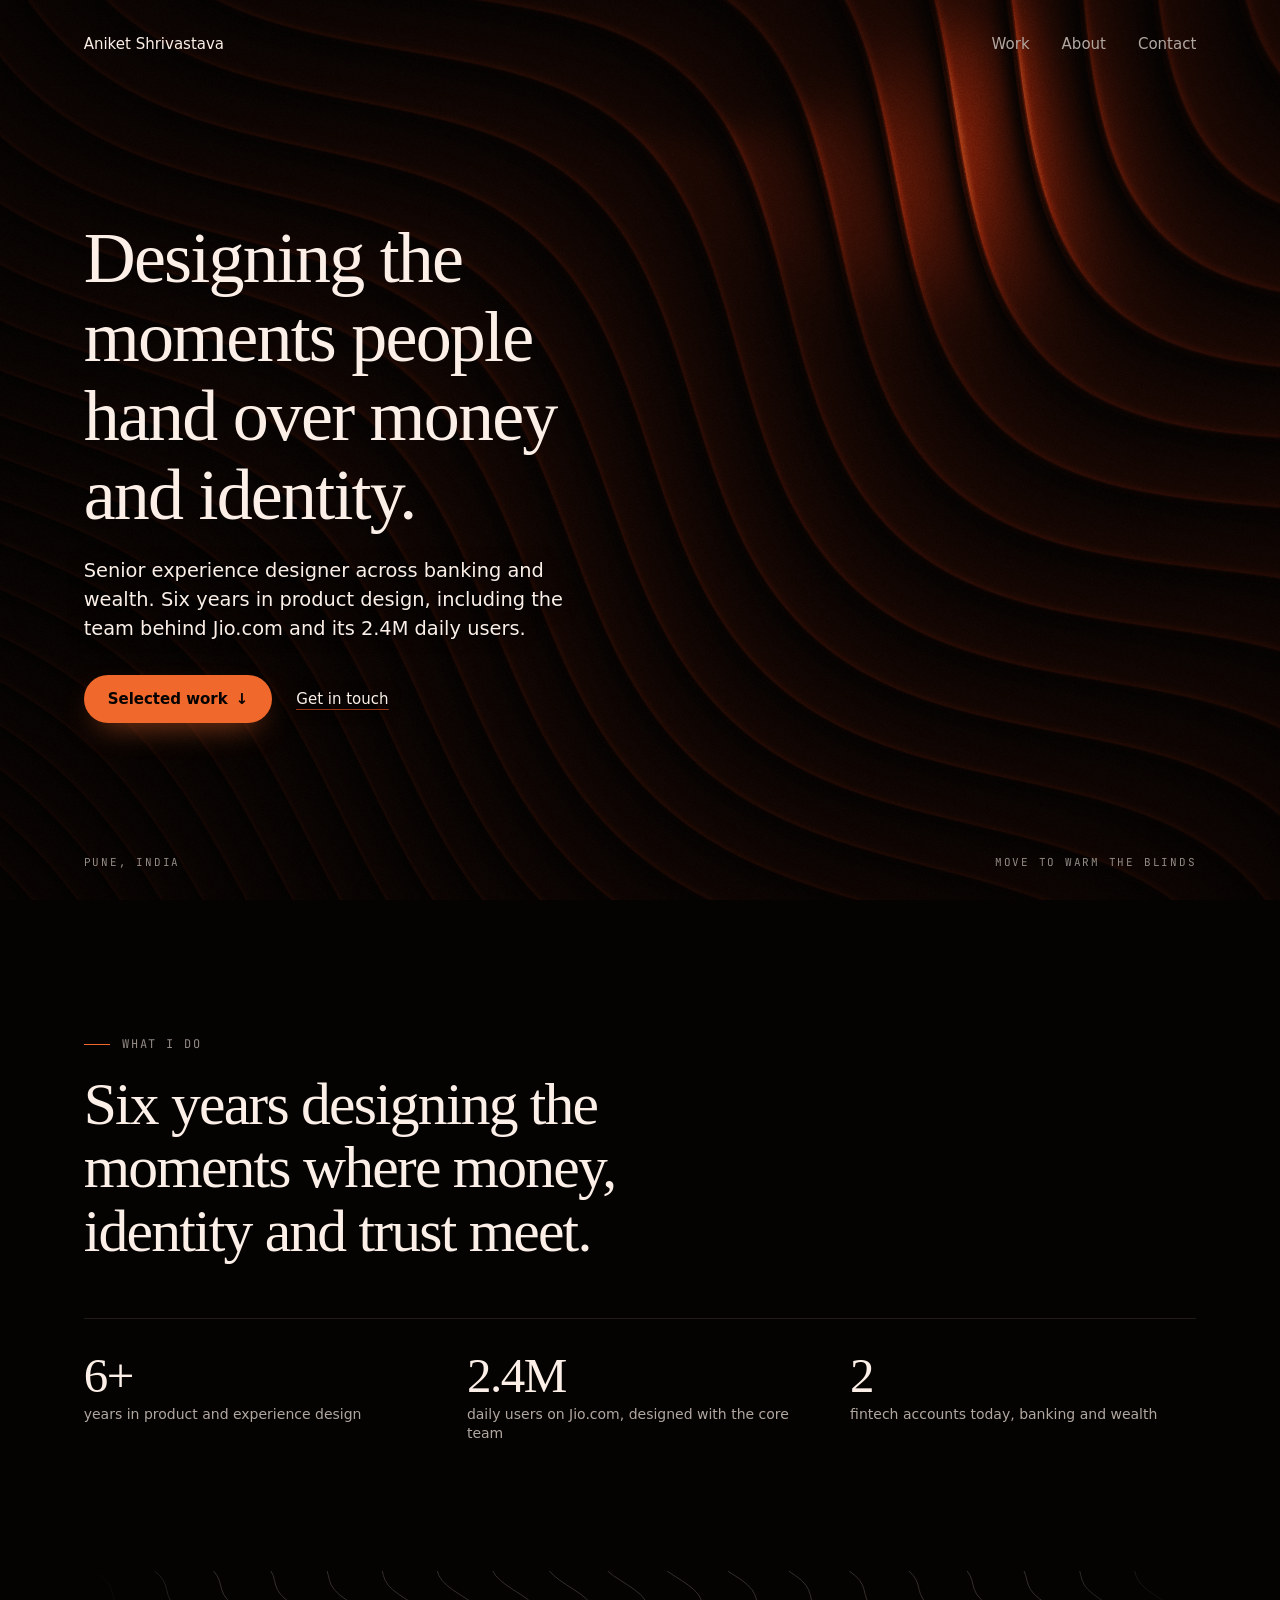
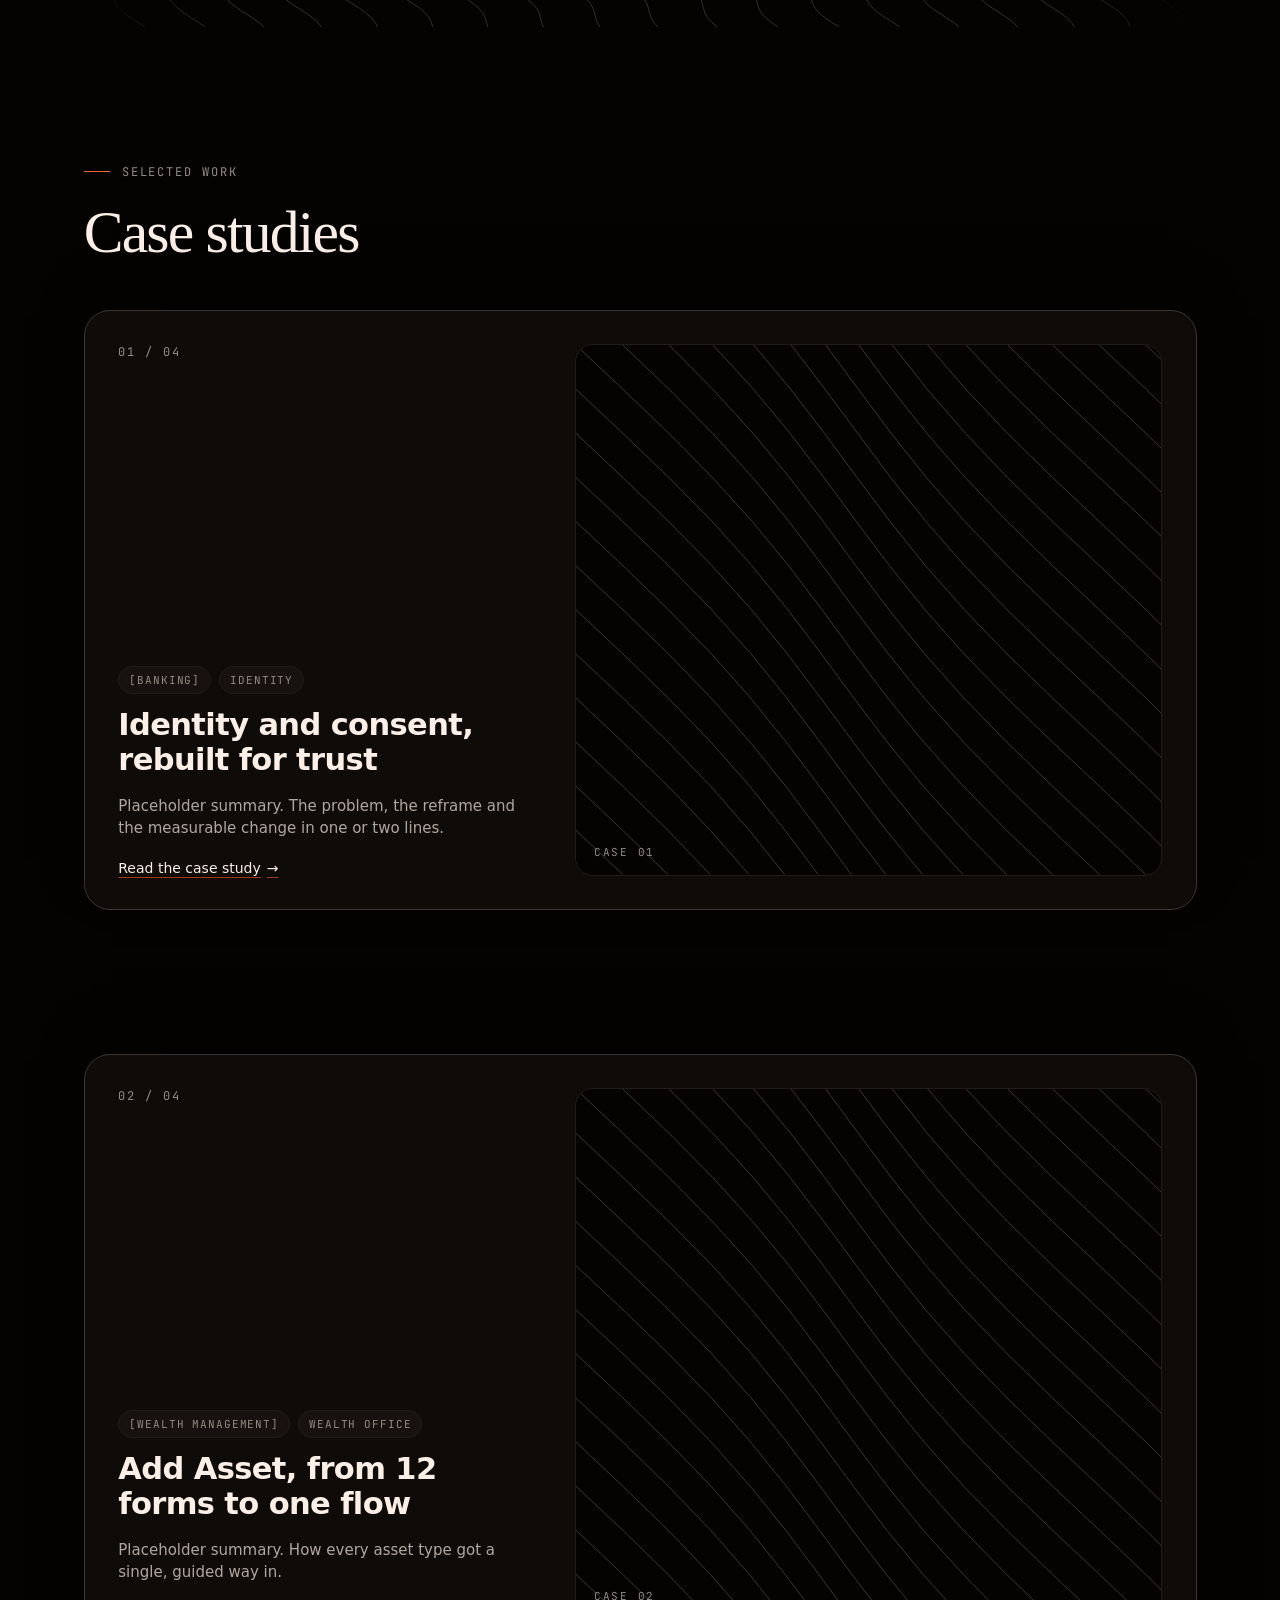
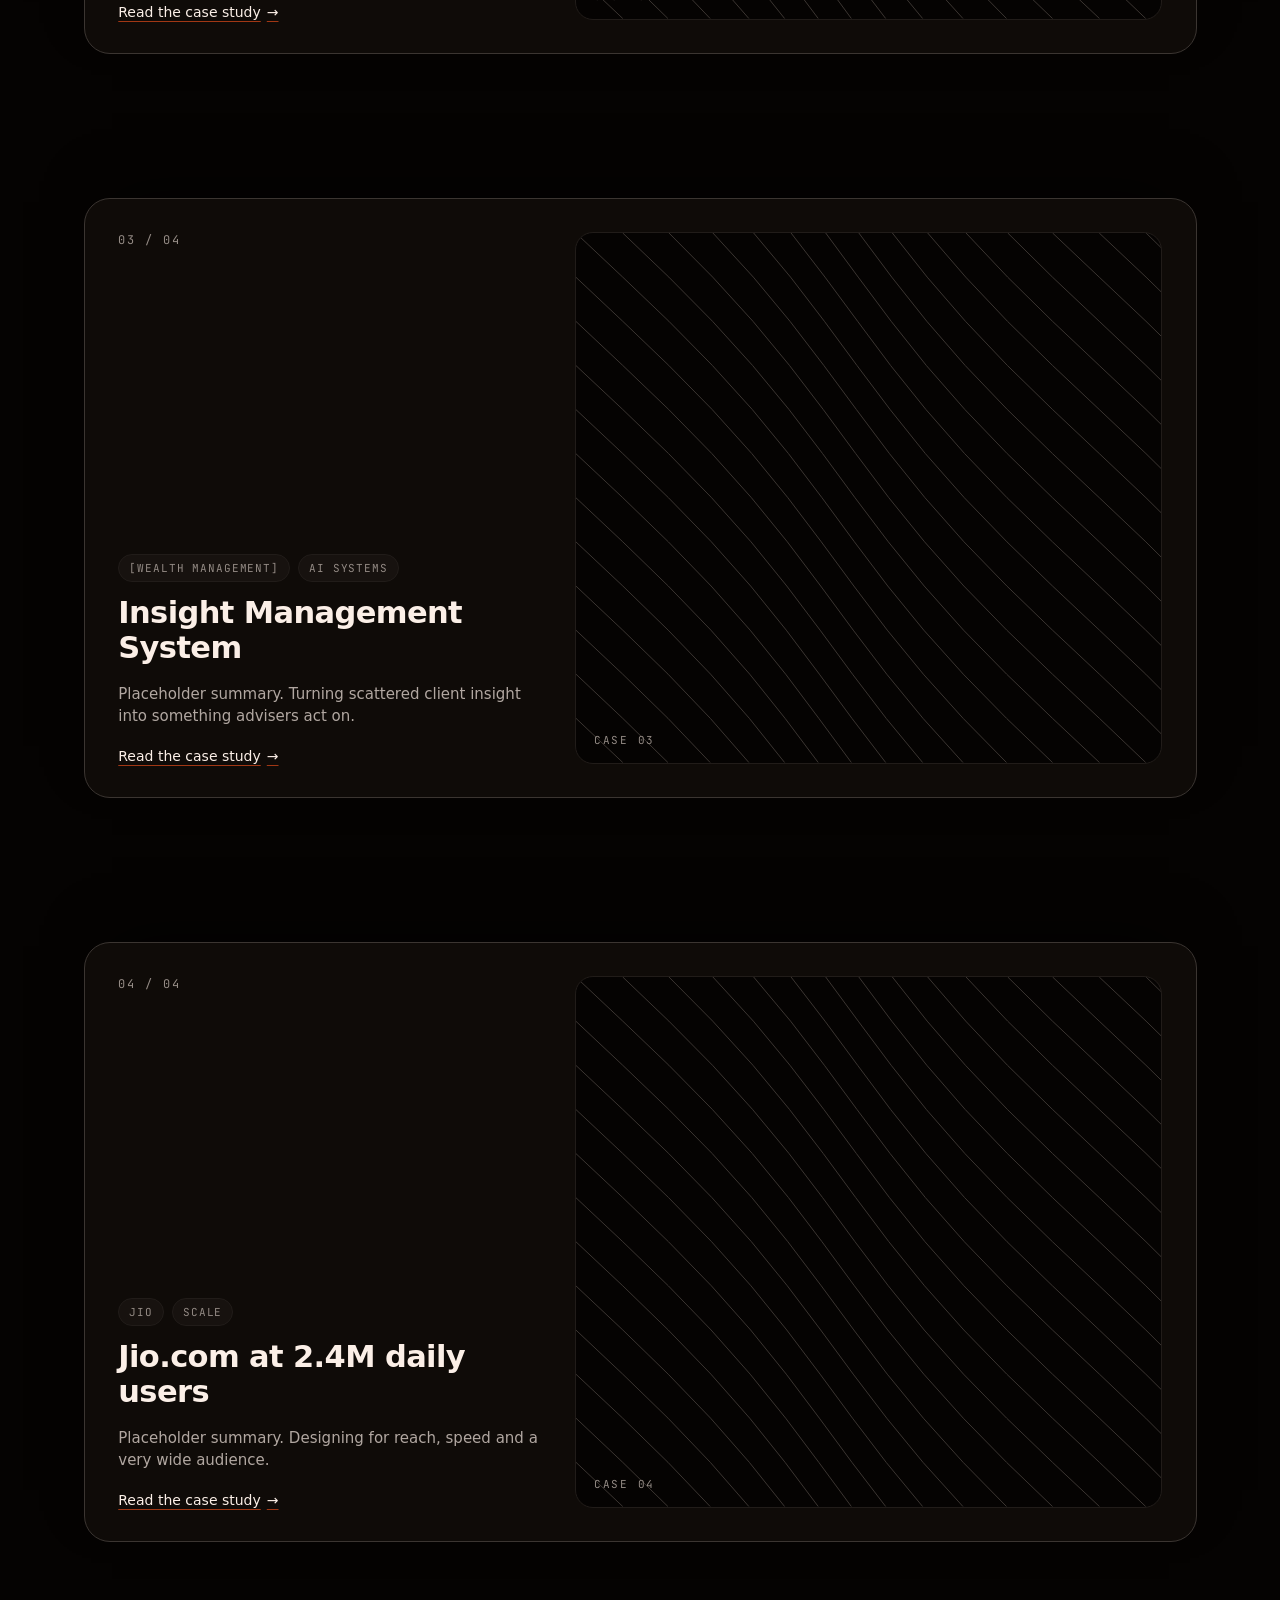
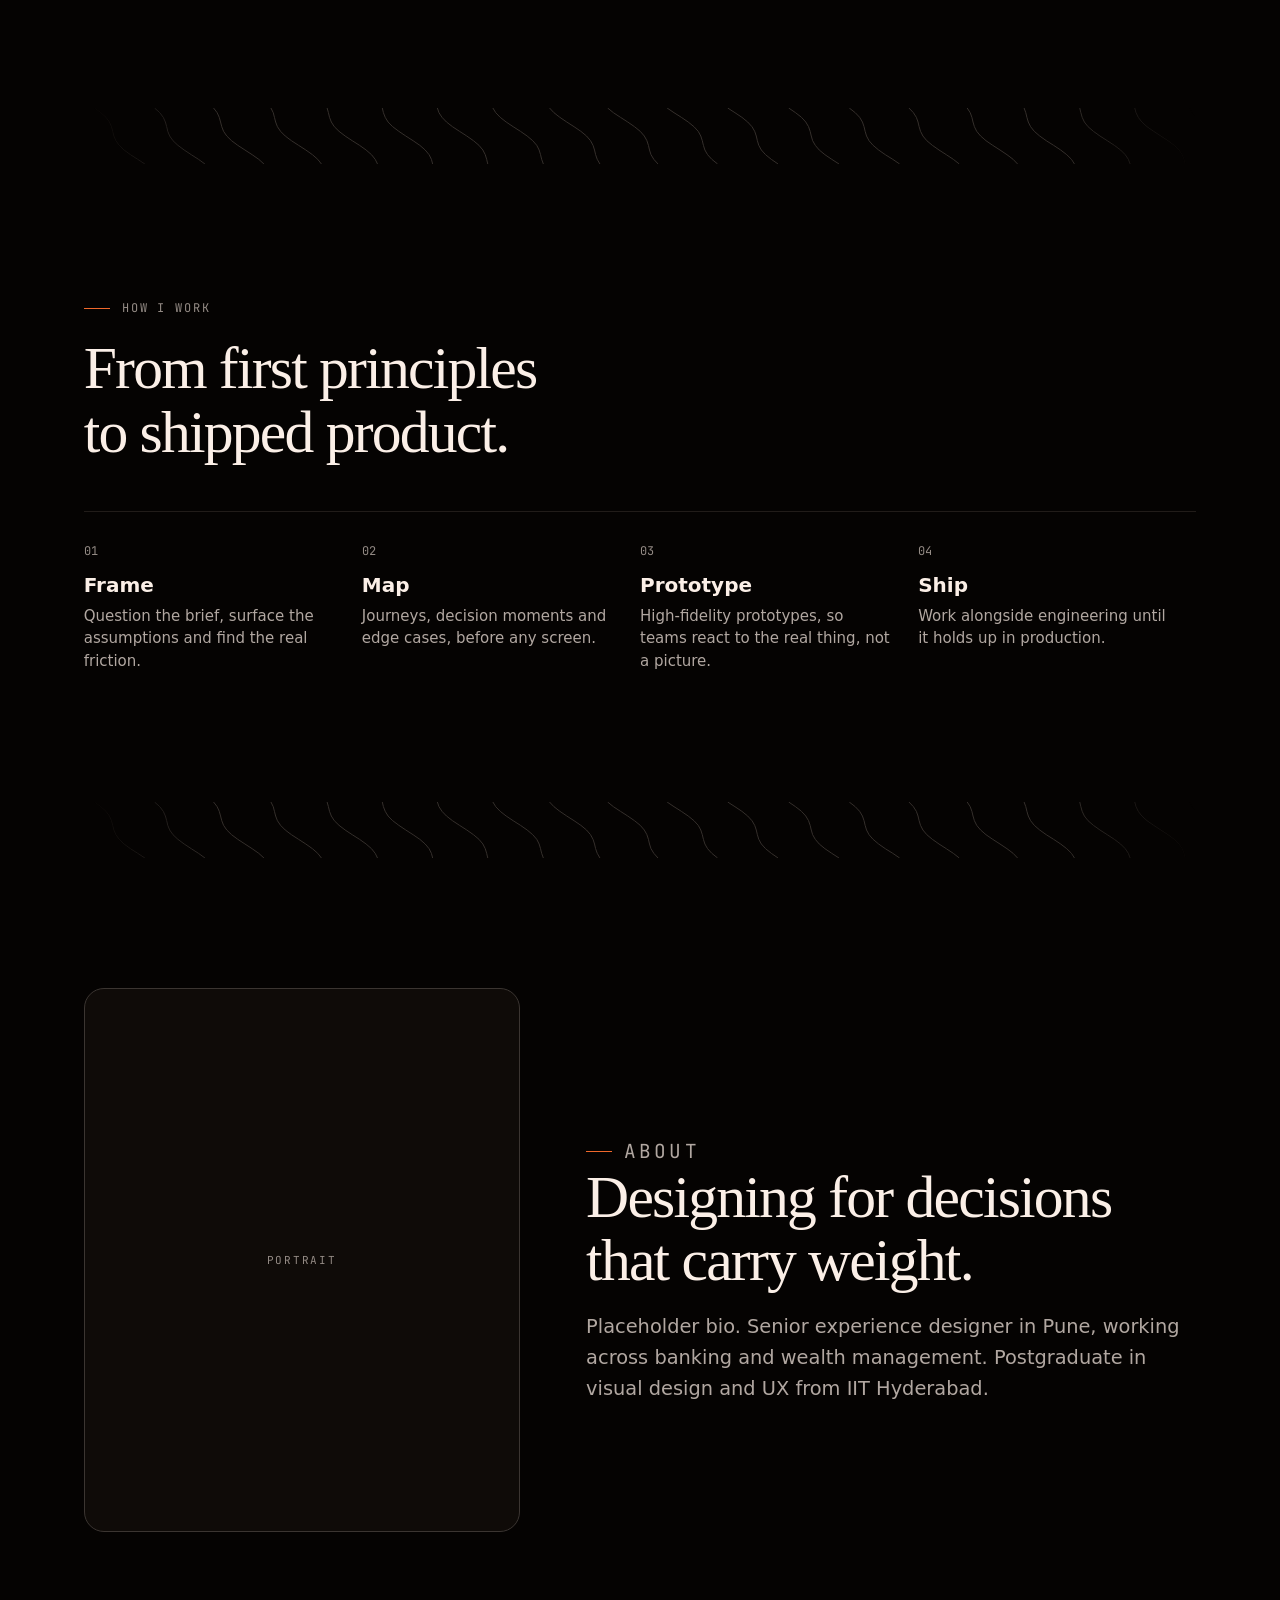
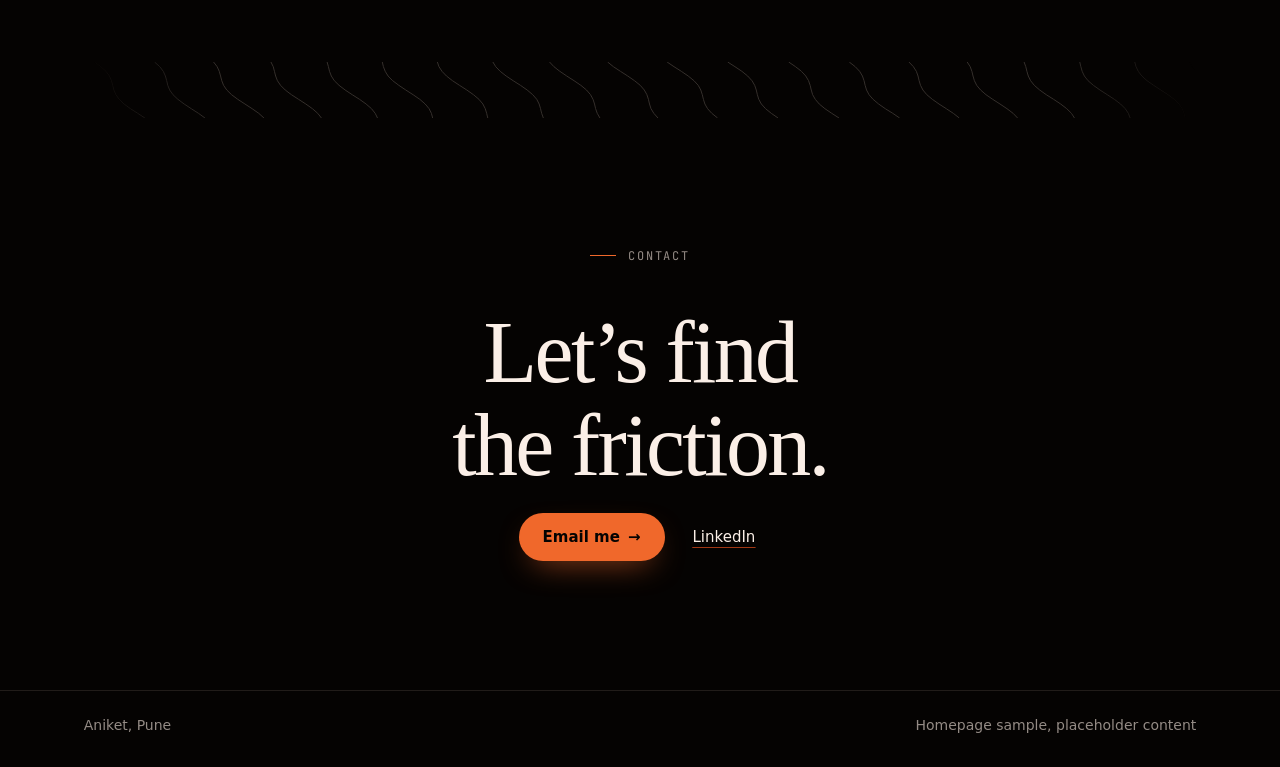
==== commit 7de9b43f: "Ember landing: Ember Blinds hero, Ember colour system and docs - Hero: Ember Blinds (steel blinds ge" ====
--- a/index.html
+++ b/index.html
@@ -1,15 +1,15 @@
 <!doctype html>
-<html lang="en" data-cta="halo">
+<html lang="en">
 <head>
 <meta charset="utf-8">
 <meta name="viewport" content="width=device-width, initial-scale=1">
 <title>Aniket Shrivastava, product designer</title>
-<!-- FONTS: replace this link with the one from the Type & Grid Lab "Copy tokens" output -->
 <link rel="preload" href="assets/fonts/inter-tight-latin-400-normal.woff2" as="font" type="font/woff2" crossorigin>
+<link rel="stylesheet" href="assets/css/tokens.css">
 <link rel="icon" href="assets/img/favicon.svg" type="image/svg+xml">
 <meta name="description" content="Aniket Shrivastava designs the moments people hand over money and identity. Experience designer across banking and wealth, Pune.">
 <meta name="robots" content="noindex, nofollow"><!-- PREVIEW: remove this line at public launch -->
-<meta name="theme-color" content="#07080a">
+<meta name="theme-color" content="#050302">
 <meta property="og:type" content="website">
 <meta property="og:title" content="Aniket Shrivastava, product designer">
 <meta property="og:description" content="Designing the moments people hand over money and identity, across banking and wealth.">
@@ -22,36 +22,17 @@
   setTimeout(function () { if (!window.SplitText) d.classList.remove('split-ready'); }, 3000); })();
 </script>
 <style>
-/* fonts are served with the site: no third-party request before first paint */
 @font-face { font-family: "Inter Tight"; font-style: normal; font-weight: 400; font-display: swap; src: url(assets/fonts/inter-tight-latin-400-normal.woff2) format("woff2"); }
 @font-face { font-family: "Inter Tight"; font-style: normal; font-weight: 500; font-display: swap; src: url(assets/fonts/inter-tight-latin-500-normal.woff2) format("woff2"); }
 @font-face { font-family: "Inter Tight"; font-style: normal; font-weight: 600; font-display: swap; src: url(assets/fonts/inter-tight-latin-600-normal.woff2) format("woff2"); }
 @font-face { font-family: "JetBrains Mono"; font-style: normal; font-weight: 400; font-display: swap; src: url(assets/fonts/jetbrains-mono-latin-400-normal.woff2) format("woff2"); }
 @font-face { font-family: "JetBrains Mono"; font-style: normal; font-weight: 500; font-display: swap; src: url(assets/fonts/jetbrains-mono-latin-500-normal.woff2) format("woff2"); }
 :root {
-  /* ===== EFFECT COLOURS ==========================================================
-     Paste the CSS lines from the Gradient Blinds Lab "Copy settings" output here.
-     --cta-void   page and wall colour (the effect fades into this)
-     --cta-signal button and glow colour
-     --cta-paper  text colour
-     --cta-btn-ink button text colour (the lab prints it as a comment: button text)
-     ============================================================================== */
-  --cta-signal: #e6ebf0;
-  --cta-void: #07080a;
-  --cta-paper: #f4f1ea;
-  --cta-btn-ink: #0b0b0d;
-  /* site tokens read from the effect colours; no need to edit below */
-  --void: var(--cta-void); --paper: var(--cta-paper); --signal: var(--cta-signal); --btn-ink: var(--cta-btn-ink);
-
-  /* ===== TYPE & GRID =============================================================
-     Paste the block from the Type & Grid Lab "Copy tokens" output here, replacing
-     everything down to the END marker. Sizes are fluid: phone size at 375px wide,
-     desktop size at 1440px wide. Every rule on the page reads from these.
-     ============================================================================== */
+  /* Colour lives in assets/css/tokens.css. This block is type and grid only. */
   --font-display: Georgia, "Times New Roman", serif;
   --font-body: "Inter Tight", system-ui, sans-serif;
   --font-mono: "JetBrains Mono", ui-monospace, monospace;
-  --fs-display: clamp(1.875rem, 1.1268rem + 3.1925vw, 4rem);
+  --fs-display: clamp(2.25rem, 1.3rem + 4vw, 4.75rem);
   --fs-display-2: clamp(2.625rem, 1.4366rem + 5.0704vw, 6rem);
   --fs-h2: clamp(2.1875rem, 1.5493rem + 2.7230vw, 4rem);
   --fs-stat: clamp(2rem, 1.5599rem + 1.8779vw, 3.25rem);
@@ -63,250 +44,208 @@
   --fs-small: 0.875rem;
   --fs-label: 0.75rem;
   --fs-micro: 0.6875rem;
-  --fs-mark: 1.375rem;
-  --fw-display: 500;
-  --fw-strong: 600;
-  --fw-medium: 500;
-  --fw-body: 400;
-  --lh-display: 1.1;
-  --lh-heading: 1.02;
-  --lh-title: 1.12;
-  --lh-body: 1.5;
-  --ls-display: -0.025em;
-  --ls-heading: -0.03em;
-  --ls-title: -0.02em;
-  --ls-label: 0.16em;
+  --fw-display: 500; --fw-strong: 600; --fw-medium: 500; --fw-body: 400;
+  --lh-display: 1.06; --lh-heading: 1.02; --lh-title: 1.12; --lh-body: 1.5;
+  --ls-display: -0.025em; --ls-heading: -0.03em; --ls-title: -0.02em; --ls-label: 0.16em;
   --mask-room: 0.16em;
   --page-max: 76rem;
   --page-margin: clamp(1rem, 0.0757rem + 3.9437vw, 3.625rem);
   --col-gap: clamp(1.25rem, 0.8099rem + 1.8779vw, 2.5rem);
   --section-space: clamp(4.5rem, 3.0035rem + 6.3850vw, 8.75rem);
   --split: 5fr 7fr;
-  /* ===== END TYPE & GRID ===== */
   color-scheme: dark;
 }
 * { box-sizing: border-box; }
-html, body { background: var(--void) !important; }
-body { margin: 0; color: var(--paper); font-family: var(--font-body); font-weight: var(--fw-body); -webkit-font-smoothing: antialiased; }
-/* No pinned scenes: scroll only decides WHEN the curtain moves, a timer decides how fast */
-.hero-pin, .close-pin { position: relative; z-index: auto; }
-.stage { position: relative; }
-.stage > section.block { transform-origin: 50% 50%; }
-.stage-intro { z-index: 1; }
-.stage-intro > section { opacity: 0; transform: scale(.92); transition: opacity 1.2s cubic-bezier(.16,1,.3,1), transform 1.4s cubic-bezier(.16,1,.3,1); }
-.stage-intro > section.in { opacity: 1; transform: none; }
-.stage-about { z-index: 1; }
-.stage-about > section { will-change: opacity, transform; }
-.stage-contact { z-index: 3; min-height: 100vh; min-height: 100svh; display: grid; grid-template-rows: 1fr auto; pointer-events: none; }
-.stage-contact > section { align-self: center; will-change: opacity, transform; }
-.stage-contact > section, .stage-contact > footer { opacity: 0; }
-.stage-contact.live { pointer-events: auto; }
-@media (max-width: 760px) { .stage .portrait { max-width: 44vw; } }
-.hero { position: relative; z-index: 3; height: 100vh; height: 100svh; overflow: hidden; display: grid; grid-template-rows: auto 1fr auto; }
-#cv { position: fixed; inset: 0; width: 100vw; height: 100vh; display: block; z-index: 2; pointer-events: none; }
-.scrim { position: absolute; inset: 0; z-index: 0; pointer-events: none;
-  background:
-    radial-gradient(ellipse 62% 52% at 32% 55%, color-mix(in srgb, var(--void) 62%, transparent), transparent 72%),
-    linear-gradient(180deg, color-mix(in srgb, var(--void) 70%, transparent) 0%, transparent 18%); }
-nav, .center, .foot { position: relative; z-index: 1; }
-nav { display: flex; align-items: center; justify-content: space-between; gap: 16px; width: 100%; max-width: var(--page-max); margin: 0 auto; padding: 22px var(--page-margin); } /* same column as the statement below */
-.mark { font-family: var(--font-body); font-weight: var(--fw-medium); font-size: var(--fs-button); color: var(--paper); text-decoration: none; min-height: 44px; display: inline-flex; align-items: center; min-width: 0; }
+html { background: var(--color-bg); }
+body { margin: 0; background: var(--color-bg); color: var(--color-text); font-family: var(--font-body); font-weight: var(--fw-body); -webkit-font-smoothing: antialiased; }
+::selection { background: var(--color-selection-bg); color: var(--color-selection-text); }
+:focus-visible { outline: 2px solid var(--color-focus); outline-offset: 3px; border-radius: 6px; }
+a { color: inherit; }
+.wrap { max-width: var(--page-max); margin: 0 auto; padding: 0 var(--page-margin); }
+
+/* ---------- Links and buttons: rest is neutral, every state is ember, and every state also changes shape ---------- */
+.link { color: var(--color-text); text-decoration: underline; text-decoration-color: var(--color-link-underline); text-decoration-thickness: 1px; text-underline-offset: .3em;
+  transition: color var(--dur-state) var(--ease-state), text-decoration-color var(--dur-state) var(--ease-state); }
+.link:hover { color: var(--color-accent-hover); text-decoration-color: var(--color-accent-hover); }
+.btn { display: inline-flex; align-items: center; gap: 8px; min-height: 48px; padding: 0 24px; border-radius: 999px; font-size: var(--fs-button); font-weight: var(--fw-strong); text-decoration: none;
+  transition: background var(--dur-state) var(--ease-state), color var(--dur-state) var(--ease-state), transform var(--dur-state) var(--ease-state), box-shadow var(--dur-state) var(--ease-state); }
+.btn-primary { background: var(--color-accent); color: var(--color-on-accent); box-shadow: 0 12px 32px -14px color-mix(in srgb, var(--color-accent) 80%, transparent); }
+.btn-primary:hover { background: var(--color-accent-hover); transform: translateY(-1px); }
+.btn-primary:active { background: var(--color-accent-pressed); transform: translateY(0); box-shadow: none; }
+.btn-ghost { color: var(--color-text); padding: 0 6px; text-decoration: underline; text-decoration-color: var(--color-link-underline); text-underline-offset: .3em; font-weight: var(--fw-medium); }
+.btn-ghost:hover { color: var(--color-accent-hover); text-decoration-color: var(--color-accent-hover); }
+.btn .arr { display: inline-block; transition: transform var(--dur-state) var(--ease-state); }
+.btn:hover .arr, .case:hover .arr { transform: translateX(3px); }
+.btn-primary:hover .arr.down { transform: translateY(3px); }
+.mag-in { display: inline-flex; align-items: center; gap: inherit; text-decoration: inherit; pointer-events: none; }
+
+/* ---------- Hero: Ember Blinds ---------- */
+.hero { position: relative; height: 100vh; height: 100svh; min-height: 560px; overflow: hidden; display: grid; grid-template-rows: auto 1fr auto; isolation: isolate; background: var(--effect-base); }
+#cv { position: absolute; inset: 0; width: 100%; height: 100%; display: block; z-index: 0; touch-action: pan-y; }
+.hero.no-gl { background: var(--effect-base) url(assets/img/hero-still.jpg) center / cover no-repeat; }
+.hero > nav, .hero > .center, .hero > .foot { position: relative; z-index: 1; }
+nav.top { display: flex; align-items: center; justify-content: space-between; gap: 16px; width: 100%; max-width: var(--page-max); margin: 0 auto; padding: 22px var(--page-margin); }
+.mark { font-weight: var(--fw-medium); font-size: var(--fs-button); color: var(--color-text); text-decoration: none; min-height: 44px; display: inline-flex; align-items: center;
+  transition: color var(--dur-state) var(--ease-state); }
+.mark:hover { color: var(--color-accent-hover); }
 .links { display: flex; gap: clamp(14px, 3vw, 32px); }
-.links a { color: color-mix(in srgb, var(--paper) 72%, transparent); text-decoration: none; font-size: var(--fs-button); min-height: 44px; display: inline-flex; align-items: center; }
-.links a:hover { color: var(--paper); }
+.links a { color: var(--color-text-secondary); text-decoration: underline; text-decoration-color: transparent; text-underline-offset: .35em; font-size: var(--fs-button); min-height: 44px; display: inline-flex; align-items: center;
+  transition: color var(--dur-state) var(--ease-state), text-decoration-color var(--dur-state) var(--ease-state); }
+.links a:hover { color: var(--color-accent-hover); text-decoration-color: var(--color-accent-hover); }
 .center { display: grid; align-items: center; width: 100%; max-width: var(--page-max); margin: 0 auto; padding: 0 var(--page-margin); pointer-events: none; }
-/* load-in: the hero copy zooms in with the blinds (the blinds zoom inside the shader) */
-@keyframes heroZoom { from { transform: scale(var(--hero-zoom-from, .94)); } }
-.copy { animation: heroZoom var(--hero-zoom-dur, 2.2s) cubic-bezier(.16, 1, .3, 1) both; transform-origin: 0 50%; }
-@media (prefers-reduced-motion: reduce) { .copy { animation: none; } }
-.copy { max-width: 21em; font-size: var(--fs-display); }
+.copy { width: 100%; max-width: 46rem; }
 .copy a { pointer-events: auto; }
-h1 { margin: 0; font-family: var(--font-display); font-weight: var(--fw-display); font-size: var(--fs-display); line-height: var(--lh-display); letter-spacing: var(--ls-display); text-wrap: pretty; }
-h1 .after { color: color-mix(in srgb, var(--paper) 56%, transparent); }
-.primary { display: inline-flex; align-items: center; gap: 6px; min-height: 48px; padding: 0 24px; border-radius: 999px; background: var(--signal); color: var(--btn-ink); font-weight: var(--fw-strong); font-size: var(--fs-button); text-decoration: none;
-  box-shadow: 0 1px 0 rgba(255,255,255,.4) inset, 0 12px 32px -14px color-mix(in srgb, var(--signal) 70%, transparent); transition: transform 160ms ease, background 160ms ease; }
-.primary:hover { transform: translateY(-1px); background: color-mix(in srgb, var(--signal) 85%, white); }
-.secondary { min-height: 48px; display: inline-flex; align-items: center; color: color-mix(in srgb, var(--paper) 82%, transparent); font-size: var(--fs-button); font-weight: var(--fw-medium); text-decoration: underline; text-underline-offset: .3em; text-decoration-color: color-mix(in srgb, var(--paper) 30%, transparent); }
-/* tertiary CTA legibility over the light: html[data-cta] = plain | halo | glass */
-[data-cta="halo"] .hero .secondary { text-shadow: 0 0 14px color-mix(in srgb, var(--void) 95%, transparent), 0 0 4px color-mix(in srgb, var(--void) 90%, transparent), 0 1px 2px var(--void); }
-[data-cta="glass"] .hero .secondary { padding: 0 18px; border-radius: 999px; text-decoration-color: transparent; background: color-mix(in srgb, var(--void) 55%, transparent); border: 1px solid color-mix(in srgb, var(--paper) 16%, transparent); -webkit-backdrop-filter: blur(10px); backdrop-filter: blur(10px); }
-[data-cta="glass"] .hero .secondary:hover { border-color: color-mix(in srgb, var(--paper) 40%, transparent); }
-.secondary:hover { color: var(--paper); text-decoration-color: color-mix(in srgb, var(--paper) 60%, transparent); }
-a:focus-visible { outline: 2px solid var(--signal); outline-offset: 4px; border-radius: 6px; }
-.foot { width: 100%; max-width: var(--page-max); margin: 0 auto; padding: 0 var(--page-margin) clamp(20px, 4vh, 40px); }
-.foot a { display: inline-flex; align-items: center; gap: 10px; min-height: 48px; color: var(--paper); text-decoration: none; font-size: var(--fs-lead); font-weight: var(--fw-medium); pointer-events: auto; }
-.foot a:hover { color: color-mix(in srgb, var(--paper) 80%, var(--signal)); }
-
-main { position: relative; z-index: auto; }
-.wrap { max-width: var(--page-max); margin: 0 auto; padding: 0 var(--page-margin); }
-section.block { position: relative; z-index: 1; padding: var(--section-space) 0; }
-.kicker { display: inline-flex; align-items: center; gap: 12px; font-family: var(--font-mono); font-size: var(--fs-label); letter-spacing: var(--ls-label); text-transform: uppercase; color: color-mix(in srgb, var(--paper) 55%, transparent); margin: 0 0 22px; }
-.kicker::before { content: ''; width: 26px; height: 1px; background: color-mix(in srgb, var(--signal) 60%, transparent); }
+@keyframes rise { from { opacity: 0; transform: translateY(14px); } }
+.hero h1 { margin: 0; font-family: var(--font-display); font-weight: var(--fw-display); font-size: var(--fs-display); line-height: var(--lh-display); letter-spacing: var(--ls-display); text-wrap: balance; max-width: 14ch; }
+.hero .sub { margin: 22px 0 0; max-width: 40ch; font-size: var(--fs-lead); line-height: 1.5; color: var(--color-text); text-shadow: 0 0 18px var(--color-bg), 0 0 6px var(--color-bg), 0 1px 2px var(--color-bg); animation: rise 1s .7s var(--ease-state) both; }
+.hero .ctas { display: flex; flex-wrap: wrap; align-items: center; gap: 12px 18px; margin-top: 32px; animation: rise 1s .85s var(--ease-state) both; }
+.hero .btn-ghost { text-shadow: 0 0 14px var(--color-bg), 0 1px 2px var(--color-bg); }
+.foot { width: 100%; max-width: var(--page-max); margin: 0 auto; padding: 0 var(--page-margin) clamp(18px, 3.5vh, 36px); display: flex; justify-content: space-between; align-items: center; gap: 16px;
+  font-family: var(--font-mono); font-size: var(--fs-micro); letter-spacing: var(--ls-label); text-transform: uppercase; color: var(--color-text-tertiary); }
+.foot .hint-touch { display: none; }
+@media (hover: none) { .foot .hint-mouse { display: none; } .foot .hint-touch { display: inline; } }
+
+/* ---------- Slat motif: the hero's slat line, static and grey ---------- */
+.slat-rule { display: block; height: 56px; width: 100%; color: var(--color-border-strong); opacity: .9;
+  -webkit-mask: linear-gradient(90deg, transparent, #000 12%, #000 88%, transparent); mask: linear-gradient(90deg, transparent, #000 12%, #000 88%, transparent); }
+.slat-rule svg, .shot svg { display: block; width: 100%; height: 100%; }
+
+/* ---------- Sections ---------- */
+section.block { position: relative; padding: var(--section-space) 0; }
+.kicker { display: inline-flex; align-items: center; gap: 12px; font-family: var(--font-mono); font-size: var(--fs-label); letter-spacing: var(--ls-label); text-transform: uppercase; color: var(--color-text-tertiary); margin: 0 0 22px; }
+.kicker::before { content: ''; width: 26px; height: 1px; background: var(--color-glow); }
 h2 { margin: 0; font-family: var(--font-display); font-weight: var(--fw-display); font-size: var(--fs-h2); line-height: var(--lh-heading); letter-spacing: var(--ls-heading); text-wrap: balance; max-width: 18ch; }
 .intro h2 { max-width: 22ch; }
-.stats { display: grid; grid-template-columns: repeat(3, minmax(0, 1fr)); gap: var(--col-gap); margin-top: 56px; border-top: 1px solid color-mix(in srgb, var(--cta-paper) 12%, transparent); padding-top: 28px; }
+.stats { display: grid; grid-template-columns: repeat(3, minmax(0, 1fr)); gap: var(--col-gap); margin-top: 56px; border-top: 1px solid var(--color-border); padding-top: 28px; }
 .stat b { display: block; font-family: var(--font-display); font-weight: var(--fw-display); font-size: var(--fs-stat); letter-spacing: var(--ls-heading); }
-.stat span { font-size: var(--fs-small); color: color-mix(in srgb, var(--paper) 62%, transparent); }
+.stat span { font-size: var(--fs-small); color: var(--color-text-secondary); }
+
+/* Case cards: sticky stack; the ember edge light follows the cursor across every card's border */
 .stack { margin-top: 48px; position: relative; }
 .stack .case { position: sticky; top: calc(13vh + var(--i) * 16px); height: min(70vh, 600px); margin-bottom: 16vh; display: grid; grid-template-columns: var(--split); gap: var(--col-gap);
-  padding: clamp(20px, 2.6vw, 34px); border-radius: 26px; background: linear-gradient(160deg, color-mix(in srgb, var(--cta-paper) 6%, var(--cta-void)), color-mix(in srgb, var(--cta-paper) 2%, var(--cta-void)) 70%); border: 1px solid color-mix(in srgb, var(--cta-paper) 10%, transparent);
+  padding: clamp(20px, 2.6vw, 34px); border-radius: 26px; background: var(--color-surface); border: 1px solid var(--color-border-strong);
   box-shadow: 0 -24px 60px -28px rgba(0,0,0,.95); transform-origin: 50% 0; will-change: transform; overflow: hidden; color: inherit; text-decoration: none; }
 .stack .case:last-child { margin-bottom: 4vh; }
 .case-copy { position: relative; z-index: 2; display: flex; flex-direction: column; justify-content: flex-end; gap: 14px; min-width: 0; }
-.case-copy .num { font-family: var(--font-mono); font-size: var(--fs-label); letter-spacing: var(--ls-label); color: color-mix(in srgb, var(--paper) 45%, transparent); margin-bottom: auto; }
-.more { font-size: var(--fs-small); font-weight: var(--fw-medium); color: var(--paper); display: inline-flex; gap: 6px; margin-top: 6px; }
-.dim { position: absolute; inset: 0; z-index: 5; background: var(--cta-void); opacity: 0; pointer-events: none; border-radius: inherit; }
-.case .shot { z-index: 2; height: 100%; min-height: 0; border-radius: 18px; border: 1px solid color-mix(in srgb, var(--cta-paper) 10%, transparent); background: linear-gradient(150deg, color-mix(in srgb, var(--cta-paper) 9%, var(--cta-void)), #0c0e11 60%); position: relative; overflow: hidden; transition: border-color .3s; }
-.case .shot::after { content: attr(data-label); position: absolute; left: 18px; bottom: 16px; font-family: var(--font-mono); font-size: var(--fs-micro); letter-spacing: var(--ls-label); text-transform: uppercase; color: color-mix(in srgb, var(--cta-paper) 35%, transparent); }
-.case .shot i { position: absolute; inset: 14% 12%; border-radius: 12px; background: linear-gradient(180deg, color-mix(in srgb, var(--cta-paper) 8%, transparent), color-mix(in srgb, var(--cta-paper) 2%, transparent)); border: 1px solid color-mix(in srgb, var(--cta-paper) 8%, transparent); transition: border-color .4s, background .4s; }
-.case:hover .shot, .case.active .shot { border-color: color-mix(in srgb, var(--cta-paper) 25%, transparent); }
-/* glowing grid: one light shared across every card's border, inner spotlight on the active card */
-.case::before { content: ''; position: absolute; inset: 0; border-radius: inherit; pointer-events: none; z-index: 4;
-  padding: 1.5px; background: radial-gradient(380px circle at var(--x, 50%) var(--y, 50%), color-mix(in srgb, var(--cta-signal) 100%, transparent), color-mix(in srgb, var(--cta-signal) 28%, transparent) 40%, transparent 70%);
+.case-copy .num { font-family: var(--font-mono); font-size: var(--fs-label); letter-spacing: var(--ls-label); color: var(--color-text-tertiary); margin-bottom: auto; }
+.case h3 { margin: 0; font-size: var(--fs-h3); font-weight: var(--fw-strong); letter-spacing: var(--ls-title); line-height: var(--lh-title); }
+.case p { margin: 4px 0 0; font-size: var(--fs-body); line-height: var(--lh-body); color: var(--color-text-secondary); max-width: 46ch; }
+.more { font-size: var(--fs-small); font-weight: var(--fw-medium); color: var(--color-text); display: inline-flex; gap: 6px; margin-top: 6px; text-decoration: underline; text-decoration-color: var(--color-link-underline); text-underline-offset: .3em;
+  transition: color var(--dur-state) var(--ease-state), text-decoration-color var(--dur-state) var(--ease-state); }
+.case:hover .more, .case:focus-visible .more { color: var(--color-accent-hover); text-decoration-color: var(--color-accent-hover); }
+.tags { display: flex; flex-wrap: wrap; gap: 8px; }
+.tags span { font-family: var(--font-mono); font-size: var(--fs-micro); letter-spacing: calc(var(--ls-label) * .5); text-transform: uppercase; padding: 6px 10px; border-radius: 999px; background: var(--color-surface-raised); border: 1px solid var(--color-border); color: var(--color-text-tertiary); }
+.dim { position: absolute; inset: 0; z-index: 5; background: var(--color-bg); opacity: 0; pointer-events: none; border-radius: inherit; }
+.case .shot { z-index: 2; height: 100%; min-height: 0; border-radius: 18px; border: 1px solid var(--color-border); background: var(--color-bg); position: relative; overflow: hidden; color: var(--color-border-strong);
+  transition: border-color var(--dur-reveal) var(--ease-state), color var(--dur-reveal) var(--ease-state); }
+.case .shot svg { position: absolute; inset: 0; }
+.case .shot::after { content: attr(data-label); position: absolute; left: 18px; bottom: 16px; font-family: var(--font-mono); font-size: var(--fs-micro); letter-spacing: var(--ls-label); text-transform: uppercase; color: var(--color-text-tertiary); }
+.case:hover .shot, .case.active .shot { border-color: var(--color-border-strong); color: var(--ink-600); }
+.case::before { content: ''; position: absolute; inset: 0; border-radius: inherit; pointer-events: none; z-index: 4; padding: 1.5px;
+  background: radial-gradient(380px circle at var(--x, 50%) var(--y, 50%), var(--color-glow), color-mix(in srgb, var(--color-glow) 28%, transparent) 40%, transparent 70%);
   -webkit-mask: linear-gradient(#000 0 0) content-box, linear-gradient(#000 0 0); -webkit-mask-composite: xor;
   mask: linear-gradient(#000 0 0) content-box, linear-gradient(#000 0 0); mask-composite: exclude;
-  opacity: 0; transition: opacity .45s ease; }
+  opacity: 0; transition: opacity var(--dur-reveal) ease; }
 .stack.lit .case::before { opacity: 1; }
-.spot { position: absolute; inset: 0; border-radius: inherit; pointer-events: none; z-index: 1; opacity: 0; transition: opacity .45s ease;
-  background: radial-gradient(520px circle at var(--x, 50%) var(--y, 50%), color-mix(in srgb, var(--cta-signal) 20%, transparent), transparent 45%); }
+.spot { position: absolute; inset: 0; border-radius: inherit; pointer-events: none; z-index: 1; opacity: 0; transition: opacity var(--dur-reveal) ease;
+  background: radial-gradient(520px circle at var(--x, 50%) var(--y, 50%), color-mix(in srgb, var(--color-glow) 12%, transparent), transparent 45%); }
 .case:hover .spot, .case.active .spot { opacity: 1; }
-.case:hover .shot i, .case.active .shot i { border-color: color-mix(in srgb, var(--cta-paper) 16%, transparent); background: linear-gradient(180deg, color-mix(in srgb, var(--cta-paper) 11%, transparent), color-mix(in srgb, var(--cta-paper) 3%, transparent)); }
-.case h3 { margin: 0; font-size: var(--fs-h3); font-weight: var(--fw-strong); letter-spacing: var(--ls-title); line-height: var(--lh-title); }
-.case p { margin: 4px 0 0; font-size: var(--fs-body); line-height: var(--lh-body); color: color-mix(in srgb, var(--paper) 64%, transparent); max-width: 46ch; }
-.tags { display: flex; flex-wrap: wrap; gap: 8px; }
-.tags span { font-family: var(--font-mono); font-size: var(--fs-micro); letter-spacing: calc(var(--ls-label) * .5); text-transform: uppercase; padding: 6px 10px; border-radius: 999px; border: 1px solid color-mix(in srgb, var(--cta-paper) 14%, transparent); color: color-mix(in srgb, var(--paper) 70%, transparent); }
-.steps { list-style: none; margin: 48px 0 0; padding: 0; display: grid; grid-template-columns: repeat(4, minmax(0, 1fr)); gap: 0; border-top: 1px solid color-mix(in srgb, var(--cta-paper) 12%, transparent); }
+
+.steps { list-style: none; margin: 48px 0 0; padding: 0; display: grid; grid-template-columns: repeat(4, minmax(0, 1fr)); border-top: 1px solid var(--color-border); }
 .steps li { padding: 28px 24px 0 0; }
-.steps .n { font-family: var(--font-mono); font-size: var(--fs-label); color: color-mix(in srgb, var(--paper) 45%, transparent); }
+.steps .n { font-family: var(--font-mono); font-size: var(--fs-label); color: var(--color-text-tertiary); }
 .steps h3 { margin: 14px 0 8px; font-size: var(--fs-h4); font-weight: var(--fw-strong); }
-.steps p { margin: 0; font-size: var(--fs-body); line-height: var(--lh-body); color: color-mix(in srgb, var(--paper) 62%, transparent); }
+.steps p { margin: 0; font-size: var(--fs-body); line-height: var(--lh-body); color: var(--color-text-secondary); }
 .about { display: grid; grid-template-columns: var(--split); gap: calc(var(--col-gap) * 1.8); align-items: center; }
-.portrait { aspect-ratio: 4 / 5; border-radius: 20px; background: linear-gradient(160deg, color-mix(in srgb, var(--cta-paper) 11%, var(--cta-void)), color-mix(in srgb, var(--cta-paper) 2%, var(--cta-void))); border: 1px solid color-mix(in srgb, var(--cta-paper) 10%, transparent); display: grid; place-items: center; font-family: var(--font-mono); font-size: var(--fs-micro); letter-spacing: var(--ls-label); text-transform: uppercase; color: color-mix(in srgb, var(--cta-paper) 30%, transparent); }
-.about p { font-size: var(--fs-lead); line-height: calc(var(--lh-body) + .1); color: color-mix(in srgb, var(--paper) 74%, transparent); margin: 20px 0 0; max-width: 52ch; }
-#contact::before { content: ''; position: absolute; inset: 0; z-index: -1; pointer-events: none; background: radial-gradient(ellipse 55% 50% at 50% 50%, color-mix(in srgb, var(--void) 60%, transparent), transparent 72%); }
+.portrait { aspect-ratio: 4 / 5; border-radius: 20px; background: var(--color-surface); border: 1px solid var(--color-border-strong); display: grid; place-items: center; font-family: var(--font-mono); font-size: var(--fs-micro); letter-spacing: var(--ls-label); text-transform: uppercase; color: var(--color-text-tertiary); }
+.about p { font-size: var(--fs-lead); line-height: calc(var(--lh-body) + .1); color: var(--color-text-secondary); margin: 20px 0 0; max-width: 52ch; }
 .contact { text-align: center; display: grid; justify-items: center; gap: 22px; }
 .contact h2 { font-size: var(--fs-display-2); max-width: 14ch; }
-.contact .row { display: flex; flex-wrap: wrap; justify-content: center; gap: 12px 22px; }
-footer.site { position: relative; text-shadow: 0 1px 12px rgba(0,0,0,.9); border-top: 1px solid color-mix(in srgb, var(--cta-paper) 10%, transparent); padding: 26px 0 34px; font-size: var(--fs-small); color: color-mix(in srgb, var(--paper) 50%, transparent); }
+.contact .row { display: flex; flex-wrap: wrap; justify-content: center; align-items: center; gap: 12px 22px; }
+footer.site { border-top: 1px solid var(--color-border); padding: 26px 0 34px; font-size: var(--fs-small); color: var(--color-text-tertiary); }
 footer.site .wrap { display: flex; flex-wrap: wrap; justify-content: space-between; gap: 12px; }
+
 /* headings are hidden only until SplitText has split them into masked lines */
 .split-ready .hero h1, .split-ready main h2 { visibility: hidden; }
-.split-ready .stage-intro h2, .split-ready .stage-contact h2 { visibility: visible; }
-/* give each line mask room for descenders (g, y, p) so they are not clipped */
 h1 .line-mask, h2 .line-mask { padding-bottom: var(--mask-room); margin-bottom: calc(var(--mask-room) * -1); padding-top: .04em; margin-top: -.04em; }
 .reveal { opacity: 0; transform: translateY(24px); transition: opacity .8s ease, transform .8s cubic-bezier(.2,.7,.2,1); }
 .reveal.in { opacity: 1; transform: none; }
+.skip { position: fixed; left: 16px; top: 12px; z-index: 100; padding: 10px 16px; border-radius: 999px; background: var(--color-accent); color: var(--color-on-accent); font-weight: var(--fw-strong); text-decoration: none; transform: translateY(-160%); transition: transform .2s; }
+.skip:focus-visible { transform: none; }
 @media (max-width: 860px) { .stack .case { grid-template-columns: 1fr; grid-template-rows: auto 1fr; height: min(76svh, 640px); top: calc(10svh + var(--i) * 12px); } .case-copy .num { margin-bottom: 0; } .steps { grid-template-columns: repeat(2, minmax(0, 1fr)); } .about { grid-template-columns: 1fr; } .portrait { max-width: 320px; } }
-@media (max-width: 560px) { .stats { grid-template-columns: 1fr; } .steps { grid-template-columns: 1fr; } }
-@media (prefers-reduced-motion: reduce) { .reveal { opacity: 1; transform: none; transition: none; } .case .shot, .primary { transition: none; } .primary:hover { transform: none; } }
-.phone-btn { position: fixed; right: 16px; bottom: 16px; z-index: 50; min-height: 44px; padding: 0 18px; border-radius: 999px; border: 1px solid color-mix(in srgb, var(--cta-paper) 22%, transparent); background: rgba(10,11,13,.72); -webkit-backdrop-filter: blur(10px); backdrop-filter: blur(10px); color: var(--paper); font: 500 13px/1 var(--font-body); cursor: pointer; }
-.phone-btn:hover { border-color: color-mix(in srgb, var(--cta-paper) 50%, transparent); }
-.phone-ov { position: fixed; inset: 0; z-index: 60; background: rgba(4,5,6,.9); display: none; }
-.phone-ov.on { display: block; }
-.phone-frame { position: absolute; left: 50%; top: calc(50% - 14px); transform-origin: center; width: 390px; height: 844px; border-radius: 46px; border: 10px solid color-mix(in srgb, var(--cta-paper) 9%, var(--cta-void)); overflow: hidden; clip-path: inset(0 round 46px); isolation: isolate; background: #000; box-shadow: 0 40px 120px -30px rgba(0,0,0,.8), 0 0 0 1px rgba(255,255,255,.06); }
-.phone-frame iframe { width: 100%; height: 100%; border: 0; display: block; }
-.phone-close { position: fixed; top: 16px; right: 16px; bottom: auto; z-index: 61; }
-.phone-note { position: fixed; left: 50%; bottom: 14px; transform: translateX(-50%); z-index: 61; margin: 0; font-size: 13px; color: color-mix(in srgb, var(--cta-paper) 60%, transparent); text-align: center; width: max-content; max-width: calc(100% - 32px); }
-@media (max-width: 560px) { .links a:not(:last-child) { display: none; } .mark .long { display: none; } }
-/* reduced motion: no pinned scenes. The blinds stay behind the hero only, sections stack normally */
-@media (prefers-reduced-motion: reduce) {
-  .stage-intro > section, .stage-contact > section, .stage-contact > footer { opacity: 1 !important; transform: none !important; }
-  .stage-contact { pointer-events: auto; }
-  #cv { position: absolute; top: 0; left: 0; }
-}
-/* skip link: hidden until a keyboard user tabs to it */
-.skip { position: fixed; left: 16px; top: 12px; z-index: 100; padding: 10px 16px; border-radius: 999px; background: var(--signal); color: var(--btn-ink); font-weight: var(--fw-strong); text-decoration: none; transform: translateY(-160%); transition: transform .2s; }
-.skip:focus-visible { transform: none; }
-/* magnetic buttons: the inner label travels a little further than the button, for depth */
-.mag-in { display: inline-flex; align-items: center; gap: inherit; text-decoration: inherit; pointer-events: none; }
+@media (max-width: 560px) { .stats { grid-template-columns: 1fr; } .steps { grid-template-columns: 1fr; } .links a:not(:last-child) { display: none; } .center { align-items: end; padding-bottom: 28px; } }
+@media (prefers-reduced-motion: reduce) { .reveal { opacity: 1; transform: none; transition: none; } .btn, .btn .arr, .link { transition: none; } .btn-primary:hover { transform: none; } .hero .sub, .hero .ctas { animation: none; } .foot .hint-mouse, .foot .hint-touch { display: none !important; } }
 </style>
 </head>
 <body>
-<!-- ===== EFFECT SETTINGS ==========================================================
-     Paste the JSON from the Gradient Blinds Lab "Copy settings" output between the
-     script tags below, as-is. Only the blinds attributes are used; everything else
-     (style, facade and grid values) is ignored, and any value out of range is pulled
-     back to the nearest safe value, so a paste cannot break the page.
-     "mobile" (optional) overrides values on phones only, e.g. { "blindCount": 12 }.
-     ================================================================================ -->
+<!-- ===== HERO EFFECT SETTINGS: Ember Blinds ===========================================
+     Paste the JSON from the Ember Blinds configurator "Copy settings (JSON)" here as-is.
+     Unknown keys are ignored and every value is clamped to a safe range, so a paste cannot break the page.
+     Colours come from assets/css/tokens.css (--effect-*), not from this JSON.
+     ===================================================================================== -->
 <script type="application/json" id="effect-settings">
 {
-  "style": "blinds",
-  "gradientColors": ["#f4f7fa", "#b9c3cf", "#5d6672", "#15181c"],
-  "lightColor": "#ffffff",
-  "angle": -47,
-  "blindCount": 21,
-  "blindMinWidth": 56,
-  "perspective": -0.45,
-  "distortAmount": 4.5,
-  "spotlightRadius": 0.86,
-  "spotlightSoftness": 0.5,
-  "spotlightOpacity": 1.22,
-  "shine": 0.4,
-  "relief": 0.98,
-  "glow": 1.77,
-  "sway": 0.4,
-  "speed": 2.4,
-  "hoverTilt": 0.76,
-  "mouseDampening": 0.18,
-  "gradientSpeed": 0.8,
-  "noise": 0,
-  "mirrorGradient": false,
-  "shineDirection": "left",
-  "idle": "stay",
-  "clickEffect": "ripple",
-  "mobile": {}
+  "count": 21, "minWidth": 58, "angle": 48, "persp": -0.45, "curves": 6.4, "freq": 6, "drift": 0.42, "irregular": 0.11,
+  "profile": 0, "crease": 0.87, "seam": 0.12, "shineRight": false, "relief": 1, "shine": 0.31, "sway": 0.4, "bend": 0.6,
+  "tiltHeat": 0.76, "size": 0.6, "amount": 1, "spread": 0.6, "linger": 0.65, "rise": 0.35, "lag": 0.5, "idle": 0.6,
+  "intensity": 1.25, "ambient": 0.12, "grain": 0.45
 }
 </script>
 <a class="skip" href="#work">Skip to work</a>
-<canvas id="cv" aria-hidden="true"></canvas>
-<div class="hero-pin">
-<section class="hero" aria-labelledby="hero-h">
-  <div class="scrim" aria-hidden="true"></div>
-  <nav aria-label="Main">
-    <a class="mark" href="#" data-magnetic="0.15">Aniket Shrivastava<span class="long">&nbsp;is an experience designer in Pune.</span></a>
+
+<header class="hero" aria-labelledby="hero-h">
+  <canvas id="cv" aria-hidden="true"></canvas>
+  <nav class="top" aria-label="Main">
+    <a class="mark" href="#" data-magnetic="0.15">Aniket Shrivastava</a>
     <div class="links"><a href="#work" data-magnetic="0.3">Work</a><a href="#about" data-magnetic="0.3">About</a><a href="#contact" data-magnetic="0.3">Contact</a></div>
   </nav>
   <div class="center">
     <div class="copy">
-      <h1 id="hero-h">Designing the moments people hand over money and identity, across banking and wealth. <span class="after">Six years in product and experience design. Previously helped design Jio.com for 2.4M daily users.</span></h1>
+      <h1 id="hero-h">Designing the moments people hand over money and identity.</h1>
+      <p class="sub">Senior experience designer across banking and wealth. Six years in product design, including the team behind Jio.com and its 2.4M daily users.</p>
+      <div class="ctas">
+        <a href="#work" class="btn btn-primary" data-magnetic="0.25">Selected work <span class="arr down" aria-hidden="true">&darr;</span></a>
+        <a href="#contact" class="btn btn-ghost" data-magnetic="0.25">Get in touch</a>
+      </div>
     </div>
   </div>
-  <div class="foot"><a href="#work" data-magnetic="0.3">Selected work <span aria-hidden="true">&darr;</span></a></div>
-</section>
-<div class="stage stage-intro" id="stageIntro">
+  <div class="foot" aria-hidden="true"><span>Pune, India</span><span class="hint-mouse">Move to warm the blinds</span><span class="hint-touch">Drag to warm the blinds</span></div>
+</header>
+
+<main>
   <section class="block intro" id="about-intro">
     <div class="wrap">
-      <p class="kicker">What I do</p>
+      <p class="kicker reveal">What I do</p>
       <h2>Six years designing the moments where money, identity and trust meet.</h2>
       <div class="stats">
-        <div class="stat"><b>6+</b><span>years in product and experience design</span></div>
-        <div class="stat"><b>2.4M</b><span>daily users on Jio.com, designed with the core team</span></div>
-        <div class="stat"><b>2</b><span>fintech accounts today, banking and wealth</span></div>
+        <div class="stat reveal"><b>6+</b><span>years in product and experience design</span></div>
+        <div class="stat reveal"><b>2.4M</b><span>daily users on Jio.com, designed with the core team</span></div>
+        <div class="stat reveal"><b>2</b><span>fintech accounts today, banking and wealth</span></div>
       </div>
     </div>
   </section>
-</div>
-</div>
-
-<main>
+
+  <div class="wrap"><span class="slat-rule" aria-hidden="true"></span></div>
+
   <section class="block" id="work">
     <div class="wrap">
       <p class="kicker reveal">Selected work</p>
-      <h2 class="reveal">Case studies</h2>
+      <h2>Case studies</h2>
       <div class="stack">
-        <a class="case" href="#" style="--i:0"><div class="case-copy"><span class="num">01 / 04</span><div class="tags"><span>[banking]</span><span>Identity</span></div><h3>Identity and consent, rebuilt for trust</h3><p>Placeholder summary. The problem, the reframe and the measurable change in one or two lines.</p><span class="more">Read the case study <span aria-hidden="true">&rarr;</span></span></div><div class="shot" data-label="Case 01"><i></i></div><b class="dim" aria-hidden="true"></b></a>
-        <a class="case" href="#" style="--i:1"><div class="case-copy"><span class="num">02 / 04</span><div class="tags"><span>[wealth management]</span><span>Wealth Office</span></div><h3>Add Asset, from 12 forms to one flow</h3><p>Placeholder summary. How every asset type got a single, guided way in.</p><span class="more">Read the case study <span aria-hidden="true">&rarr;</span></span></div><div class="shot" data-label="Case 02"><i></i></div><b class="dim" aria-hidden="true"></b></a>
-        <a class="case" href="#" style="--i:2"><div class="case-copy"><span class="num">03 / 04</span><div class="tags"><span>[wealth management]</span><span>AI systems</span></div><h3>Insight Management System</h3><p>Placeholder summary. Turning scattered client insight into something advisers act on.</p><span class="more">Read the case study <span aria-hidden="true">&rarr;</span></span></div><div class="shot" data-label="Case 03"><i></i></div><b class="dim" aria-hidden="true"></b></a>
-        <a class="case" href="#" style="--i:3"><div class="case-copy"><span class="num">04 / 04</span><div class="tags"><span>Jio</span><span>Scale</span></div><h3>Jio.com at 2.4M daily users</h3><p>Placeholder summary. Designing for reach, speed and a very wide audience.</p><span class="more">Read the case study <span aria-hidden="true">&rarr;</span></span></div><div class="shot" data-label="Case 04"><i></i></div><b class="dim" aria-hidden="true"></b></a>
+        <a class="case" href="#" style="--i:0"><div class="case-copy"><span class="num">01 / 04</span><div class="tags"><span>[banking]</span><span>Identity</span></div><h3>Identity and consent, rebuilt for trust</h3><p>Placeholder summary. The problem, the reframe and the measurable change in one or two lines.</p><span class="more">Read the case study <span class="arr" aria-hidden="true">&rarr;</span></span></div><div class="shot" data-label="Case 01"></div><b class="dim" aria-hidden="true"></b></a>
+        <a class="case" href="#" style="--i:1"><div class="case-copy"><span class="num">02 / 04</span><div class="tags"><span>[wealth management]</span><span>Wealth Office</span></div><h3>Add Asset, from 12 forms to one flow</h3><p>Placeholder summary. How every asset type got a single, guided way in.</p><span class="more">Read the case study <span class="arr" aria-hidden="true">&rarr;</span></span></div><div class="shot" data-label="Case 02"></div><b class="dim" aria-hidden="true"></b></a>
+        <a class="case" href="#" style="--i:2"><div class="case-copy"><span class="num">03 / 04</span><div class="tags"><span>[wealth management]</span><span>AI systems</span></div><h3>Insight Management System</h3><p>Placeholder summary. Turning scattered client insight into something advisers act on.</p><span class="more">Read the case study <span class="arr" aria-hidden="true">&rarr;</span></span></div><div class="shot" data-label="Case 03"></div><b class="dim" aria-hidden="true"></b></a>
+        <a class="case" href="#" style="--i:3"><div class="case-copy"><span class="num">04 / 04</span><div class="tags"><span>Jio</span><span>Scale</span></div><h3>Jio.com at 2.4M daily users</h3><p>Placeholder summary. Designing for reach, speed and a very wide audience.</p><span class="more">Read the case study <span class="arr" aria-hidden="true">&rarr;</span></span></div><div class="shot" data-label="Case 04"></div><b class="dim" aria-hidden="true"></b></a>
       </div>
     </div>
   </section>
 
+  <div class="wrap"><span class="slat-rule" aria-hidden="true"></span></div>
+
   <section class="block" id="approach">
     <div class="wrap">
       <p class="kicker reveal">How I work</p>
-      <h2 class="reveal">From first principles to shipped product.</h2>
+      <h2>From first principles to shipped product.</h2>
       <ol class="steps">
         <li class="reveal"><span class="n">01</span><h3>Frame</h3><p>Question the brief, surface the assumptions and find the real friction.</p></li>
         <li class="reveal"><span class="n">02</span><h3>Map</h3><p>Journeys, decision moments and edge cases, before any screen.</p></li>
@@ -316,419 +255,260 @@
     </div>
   </section>
 
-  <div class="close-pin" id="closePin">
-  <div class="stage stage-about" id="stageAbout">
+  <div class="wrap"><span class="slat-rule" aria-hidden="true"></span></div>
+
   <section class="block" id="about">
     <div class="wrap about">
       <div class="portrait reveal">Portrait</div>
       <div>
         <p class="kicker reveal">About</p>
-        <h2 class="reveal">Designing for decisions that carry weight.</h2>
+        <h2>Designing for decisions that carry weight.</h2>
         <p class="reveal">Placeholder bio. Senior experience designer in Pune, working across banking and wealth management. Postgraduate in visual design and UX from IIT Hyderabad.</p>
       </div>
     </div>
   </section>
-  </div>
-  <div class="stage stage-contact" id="stageContact">
+
+  <div class="wrap"><span class="slat-rule" aria-hidden="true"></span></div>
+
   <section class="block" id="contact">
     <div class="wrap contact">
       <p class="kicker">Contact</p>
       <h2>Let&rsquo;s find the friction.</h2>
       <div class="row">
-        <a href="#" class="primary" data-magnetic>Email me <span aria-hidden="true">&rarr;</span></a>
-        <a href="#" class="secondary" data-magnetic>LinkedIn</a>
+        <a href="#" class="btn btn-primary" data-magnetic>Email me <span class="arr" aria-hidden="true">&rarr;</span></a>
+        <a href="#" class="btn btn-ghost" data-magnetic>LinkedIn</a>
       </div>
     </div>
   </section>
-  <footer class="site"><div class="wrap"><span>Aniket, Pune</span><span>Homepage sample, placeholder content</span></div></footer>
-  </div>
-  </div>
 </main>
-<button type="button" class="phone-btn" id="phoneBtn" hidden>Phone preview</button>
-<div class="phone-ov" id="phoneOv" role="dialog" aria-modal="true" aria-label="Phone preview">
-  <button type="button" class="phone-btn phone-close" id="phoneClose">Close</button>
-  <div class="phone-frame" id="phoneFrame"></div>
-  <p class="phone-note">Click acts as a tap. Scroll inside the phone to move the light.</p>
-</div>
+<footer class="site"><div class="wrap"><span>Aniket, Pune</span><span>Homepage sample, placeholder content</span></div></footer>
+
 <script>
+/* =================== Ember Blinds hero ===================
+   The steel blinds geometry (slats, angle, perspective, curves, crease, sheen, sway, click ripple), lit by heat instead of a spotlight.
+   The cursor leaves a wide, soft trail of heat behind it that spreads, rises and fades; the slats open slightly where it is warm.
+   No movement, no heat, so there is never a bright point under the pointer. A slow ember wanders when nobody is moving.
+   The loop only runs while the hero is on screen. */
 (function () {
-  /* ---------- Settings: safe defaults, then the pasted JSON on top, checked key by key ---------- */
-  var SCHEMA = {
-    angle: [-90, 90, 20], blindCount: [1, 40, 16, 'int'], blindMinWidth: [0, 200, 60], perspective: [-1, 1, 0], distortAmount: [0, 30, 0],
-    spotlightRadius: [0.05, 1.5, 0.5], spotlightSoftness: [0.2, 4, 1], spotlightOpacity: [0, 2, 1], shine: [0, 2, 0.4], relief: [0, 1, 0.5], glow: [0, 2, 0.4],
-    sway: [0, 1, 0.35], speed: [0, 4, 1], hoverTilt: [0, 1.5, 0.6], mouseDampening: [0.01, 1, 0.15], gradientSpeed: [0, 3, 0], noise: [0, 2, 0.3]
-  };
-  var ENUMS = { shineDirection: ['left', 'right'], idle: ['stay', 'drift', 'center'], clickEffect: ['ripple', 'none'] };
-  var DEFAULT_STOPS = ['#ff5a6e', '#d0112b', '#6b0a16', '#1a0508'];
-  function loadSettings() {
-    var raw = {}, out = {}, notes = [];
-    try { raw = JSON.parse(document.getElementById('effect-settings').textContent) || {}; } catch (e) { notes.push('settings JSON could not be read, using defaults'); }
-    var isPhone = location.hash === '#phone'; try { isPhone = isPhone || matchMedia('(hover: none) and (pointer: coarse)').matches; } catch (e) {}
-    if (isPhone && raw.mobile && typeof raw.mobile === 'object') for (var mk in raw.mobile) raw[mk] = raw.mobile[mk];
-    if (raw.style && raw.style !== 'blinds') notes.push('style "' + raw.style + '" ignored, this page runs the blinds effect');
-    var hex = /^#[0-9a-fA-F]{6}$/;
-    for (var k in SCHEMA) {
-      var r = SCHEMA[k], v = Number(raw[k]);
-      if (raw[k] === undefined || !isFinite(v)) { out[k] = r[2]; if (raw[k] !== undefined) notes.push(k + ' not a number, default used'); continue; }
-      var c = Math.min(r[1], Math.max(r[0], v)); if (r[3] === 'int') c = Math.round(c);
-      if (c !== v) notes.push(k + ' ' + v + ' outside ' + r[0] + '..' + r[1] + ', set to ' + c);
-      out[k] = c;
-    }
-    for (var e2 in ENUMS) out[e2] = ENUMS[e2].indexOf(raw[e2]) >= 0 ? raw[e2] : ENUMS[e2][0];
-    out.mirrorGradient = raw.mirrorGradient === true;
-    var stops = Array.isArray(raw.gradientColors) ? raw.gradientColors.filter(function (c) { return hex.test(c); }).slice(0, 8) : [];
-    if (stops.length < 2) { if (raw.gradientColors) notes.push('gradientColors needs 2 to 8 hex colours, default used'); stops = DEFAULT_STOPS; }
-    out.gradientColors = stops;
-    out.lightColor = hex.test(raw.lightColor) ? raw.lightColor : '#ffffff';
-    if (notes.length) console.info('[effect settings]\n- ' + notes.join('\n- '));
-    return out;
-  }
-  var S = loadSettings();
-  var MAX_COLORS = 8, MAX_WAVES = 4, INTRO_SECONDS = 1.8, RIPPLE = '1.60';
-  var VERTEX = '#version 300 es\nvoid main(){ vec2 p = vec2(float((gl_VertexID << 1) & 2), float(gl_VertexID & 2)); gl_Position = vec4(p * 2.0 - 1.0, 0.0, 1.0); }';
-  var FRAGMENT = `#version 300 es
+  var hero = document.querySelector('.hero'), canvas = document.getElementById('cv');
+  var SCHEMA = { count: [1, 40, 21], minWidth: [0, 200, 58], angle: [-90, 90, 48], persp: [-1, 1, -0.45], curves: [0, 30, 6.4], freq: [0.5, 20, 6], drift: [0, 2, 0.42],
+    irregular: [0, 1, 0.11], profile: [-1, 1, 0], crease: [0, 1.5, 0.87], seam: [0, 1, 0.12], relief: [0, 1, 1], shine: [0, 2, 0.31], sway: [0, 1, 0.4], bend: [0, 3, 0.6],
+    tiltHeat: [0, 1.5, 0.76], size: [0, 1, 0.6], amount: [0, 2, 1], spread: [0, 1, 0.6], linger: [0, 1, 0.65], rise: [0, 1.5, 0.35], lag: [0, 1, 0.5], idle: [0, 1, 0.6],
+    intensity: [0.3, 2.5, 1.25], ambient: [0, 0.6, 0.12], grain: [0, 1.5, 0.45] };
+  var P = {}, raw = {}; try { raw = JSON.parse(document.getElementById('effect-settings').textContent) || {}; } catch (e) {}
+  for (var k in SCHEMA) { var r = SCHEMA[k], v = Number(raw[k]); P[k] = isFinite(v) && raw[k] !== undefined && raw[k] !== null ? Math.min(r[1], Math.max(r[0], v)) : r[2]; }
+  P.shineRight = raw.shineRight === true;
+  var css = getComputedStyle(document.documentElement);
+  var stops = ['--effect-peak', '--effect-glow', '--effect-deep', '--effect-base'].map(function (n) { return css.getPropertyValue(n).trim() || '#000000'; });
+  var hexRGB = function (h) { var c = h.replace('#', ''); return [parseInt(c.substr(0, 2), 16) / 255, parseInt(c.substr(2, 2), 16) / 255, parseInt(c.substr(4, 2), 16) / 255]; };
+  var STOPS = new Float32Array([].concat(hexRGB(stops[0]), hexRGB(stops[1]), hexRGB(stops[2]), hexRGB(stops[3])));
+  var reduce = false; try { reduce = matchMedia('(prefers-reduced-motion: reduce)').matches; } catch (e) {}
+  var mobile = false; try { mobile = matchMedia('(hover: none) and (pointer: coarse)').matches; } catch (e) {}
+  var gl = canvas.getContext('webgl2', { antialias: false, alpha: false, powerPreference: 'high-performance' });
+  if (!gl) { hero.classList.add('no-gl'); return; }
+
+  var VS = '#version 300 es\nvoid main(){ vec2 p = vec2(float((gl_VertexID << 1) & 2), float(gl_VertexID & 2)); gl_Position = vec4(p * 2.0 - 1.0, 0.0, 1.0); }';
+  var FS = `#version 300 es
 precision highp float;
-precision highp int;
-uniform vec2 uResolution; uniform float uTime; uniform vec2 uMouse; uniform float uAngle; uniform float uNoise; uniform float uBlindCount;
-uniform float uSpotlightRadius; uniform float uSpotlightSoftness; uniform float uSpotlightOpacity; uniform float uMirror; uniform float uDistort;
-uniform float uShineFlip; uniform vec3 uColors[8]; uniform int uColorCount; uniform float uShine; uniform float uRelief;
-uniform float uGlow; uniform float uSway; uniform float uSwayTime; uniform float uHover; uniform vec4 uWaves[4]; uniform float uIntro;
-uniform float uGrainTime; uniform vec3 uLightColor; uniform float uPerspective; uniform float uGradientShift; uniform vec3 uBase; uniform float uZoom; uniform float uShield; uniform vec2 uShieldC; uniform vec2 uShieldR; uniform float uGather; uniform float uExit;
+uniform vec2 uRes; uniform float uTime; uniform float uAngle; uniform float uCount; uniform float uPersp; uniform float uCurves;
+uniform float uFreq; uniform float uCurvePhase; uniform float uIrr; uniform float uProfile; uniform float uCrease; uniform float uSeam; uniform float uShineFlip;
+uniform float uRelief; uniform float uShine; uniform float uSway; uniform float uBend; uniform float uTiltHeat;
+uniform sampler2D uTrail; uniform float uIntensity; uniform float uAmbient; uniform float uGrain; uniform vec3 uStops[4]; uniform vec4 uWaves[4];
 out vec4 outColor;
 float hash(vec2 p){ vec3 q = fract(vec3(p.xyx) * 0.1031); q += dot(q, q.yzx + 33.33); return fract((q.x + q.y) * q.z); }
-vec2 rotate2D(vec2 p, float a){ float c = cos(a); float s = sin(a); return mat2(c, -s, s, c) * p; }
+vec2 rotate2D(vec2 p, float a){ float c = cos(a), s = sin(a); return mat2(c, -s, s, c) * p; }
+// the steel blinds' own slat space: rotation, perspective widening, and the sine curves
 vec2 blindSpace(vec2 uv0){
-  float aspect = uResolution.x / uResolution.y;
+  float aspect = uRes.x / uRes.y;
   vec2 p = uv0 * 2.0 - 1.0; p.x *= aspect;
   vec2 pr = rotate2D(p, uAngle); pr.x /= aspect;
   vec2 uv = pr * 0.5 + 0.5;
-  if (abs(uPerspective) > 0.001) { float k = uPerspective * 2.2; uv.x = (exp(k * uv.x) - 1.0) / (exp(k) - 1.0); }
-  if (uDistort > 0.0) { float a = uv.y * 6.0; float b = uv.x * 6.0; float w = 0.01 * uDistort; uv.x += sin(a) * w; uv.y += cos(b) * w; }
+  if (abs(uPersp) > 0.001) { float k = uPersp * 2.2; uv.x = (exp(k * uv.x) - 1.0) / (exp(k) - 1.0); }
+  if (uCurves > 0.0) { float a = uv.y * uFreq + uCurvePhase, b = uv.x * uFreq, w = 0.01 * uCurves; uv.x += sin(a) * w; uv.y += cos(b) * w; }
   return uv;
 }
-vec3 gradientColor(float t){
-  float tt = clamp(t, 0.0, 1.0); int count = max(uColorCount, 2);
-  float scaled = tt * float(count - 1); int seg = min(int(floor(scaled)), count - 2); float f = scaled - float(seg);
-  if (tt >= 1.0) return uColors[count - 1];
-  return mix(uColors[seg], uColors[seg + 1], f);
-}
+vec3 grad(float t){ t = clamp(t, 0.0, 1.0) * 3.0; int i = int(min(floor(t), 2.0)); return mix(uStops[i], uStops[i + 1], t - float(i)); }
+float heatAt(vec2 uv){ return 1.0 - exp(-texture(uTrail, uv).r * 1.4); }
 void main(){
-  vec2 frag = gl_FragCoord.xy; vec2 uv0 = frag / uResolution; vec2 uvS = uv0;
-  // ---- curtain: each half gathers toward its own outer edge, then slides off ----
-  // The page side of the seam keeps an equal number of slats (count is even and the split sits on a slat boundary),
-  // and the remap compresses the fabric more near the outer edge so pleats bunch like cloth.
-  float curtainEdge = 1.0;
-  if (uGather > 0.0001) {
-    float hw = 0.5 * (1.0 - 0.86 * uGather);
-    float push = uExit * (hw + 0.03);
-    float left = 1.0 - step(0.5, uv0.x);
-    float dx = left > 0.5 ? uv0.x : 1.0 - uv0.x;
-    float edgeX = hw - push;
-    if (dx > edgeX) { outColor = vec4(0.0); return; } // transparent: the page shows through the opening
-    float s = clamp((dx + push) / hw, 0.0, 1.0);
-    s = 0.5 * pow(s, mix(1.0, 0.72, uGather));
-    uv0.x = left > 0.5 ? s : 1.0 - s;
-    curtainEdge = mix(1.0, smoothstep(0.0, 0.035, edgeX - dx), smoothstep(0.0, 0.18, uGather));
-  }
-  vec2 uvMod = blindSpace((uv0 - 0.5) * uZoom + 0.5); // uZoom > 1 shows more of the blinds: the load-in zoom eases it to 1
-  float count = max(uBlindCount, 1.0); float stripePhase = uvMod.x * count;
-  float t = uvMod.x;
-  if (uGradientShift != 0.0) { t = 1.0 - abs(1.0 - fract((t + uGradientShift) * 0.5) * 2.0); }
-  if (uMirror > 0.5) { t = 1.0 - abs(1.0 - 2.0 * fract(t)); }
-  vec3 base = gradientColor(t);
-  vec2 offset = uMouse / uResolution; float d = length(uvS - offset); float r = max(uSpotlightRadius, 1e-4);
-  float spot = (1.0 - 2.0 * pow(d / r, uSpotlightSoftness)) * uSpotlightOpacity;
-  // shield: the light softens behind the hero copy so labels never sit on the brightest point
-  float shield = uShield > 0.0 ? uShield * (1.0 - smoothstep(0.55, 1.0, length((frag - uShieldC) / max(uShieldR, vec2(1.0))))) : 0.0;
-  if (spot > 0.0) spot *= 1.0 - shield;
-  float slat = floor(stripePhase); float s = stripePhase - slat;
-  float stripeAA = clamp(count * 1.25 / min(uResolution.x, uResolution.y), 0.001, 0.12);
-  float edgeBlend = 1.0 - smoothstep(0.0, stripeAA, min(s, 1.0 - s));
-  float across = mix(s, 0.5, edgeBlend); float ramp = uShineFlip > 0.5 ? 1.0 - across : across;
-  float unit = min(uResolution.x, uResolution.y); float reach = max(uSpotlightRadius, 0.05) * unit;
-  vec2 toLight = uMouse - frag; float nearLight = exp(-dot(toLight, toLight) / (reach * reach));
-  float tilt = 0.0; float pulse = 0.0;
-  if (uSway > 0.0) { tilt += uSway * 0.5 * sin(uSwayTime * 0.9 + slat * 0.55) * (0.6 + 0.4 * sin(uSwayTime * 0.37 + slat * 0.21)); }
-  tilt += uHover * nearLight * 0.7;
+  vec2 frag = gl_FragCoord.xy; vec2 uv0 = frag / uRes; float aspect = uRes.x / uRes.y;
+  vec2 bm = blindSpace(uv0);
+  float count = max(uCount, 1.0); float phase = bm.x * count;
+  phase += uIrr * 0.9 * sin(bm.x * count * 0.83 + 1.7) * (0.6 + 0.4 * sin(bm.x * count * 0.29 + 0.4)); // uneven slat widths
+  float slat = floor(phase); float s = phase - slat;
+  float aa = clamp(count * 1.25 / min(uRes.x, uRes.y), 0.001, 0.12) * (1.0 + uSeam * 7.0);       // wider seam between slats
+  float edgeBlend = 1.0 - smoothstep(0.0, aa, min(s, 1.0 - s));
+  float across = mix(s, 0.5, edgeBlend); if (uShineFlip > 0.5) across = 1.0 - across;
+  // each slat is a curved surface: it shows the heat behind it shifted across the slat, so neighbours do not line up
+  float c = cos(uAngle), sn = sin(uAngle);
+  vec2 dirUV = vec2(c / aspect, sn) * 0.5;
+  float heat = heatAt(uv0 + dirUV * (across - 0.5) * uBend / count * 2.0);
+  // slats tilt: their own sway, plus they open where it is warm (the blinds' hover tilt, driven by heat, not a pointer)
+  float tilt = uSway * 0.5 * sin(uTime * 0.9 + slat * 0.55) * (0.6 + 0.4 * sin(uTime * 0.37 + slat * 0.21));
+  tilt += uTiltHeat * heat * 1.1;
+  float pulse = 0.0;
   for (int i = 0; i < 4; i++) {
-    vec4 wave = uWaves[i]; if (wave.w <= 0.0) continue;
-    float age = uTime - wave.z; if (age < 0.0 || age > ${RIPPLE}) continue;
-    float life = age / ${RIPPLE}; vec2 origin = blindSpace(wave.xy / uResolution);
-    float slats = abs(slat + 0.5 - origin.x * count); float front = age * max(count, 4.0) * 0.95;
-    float k = (slats - front) / (0.8 + life * 1.2); float along = (uvMod.y - origin.y) / max(0.42 + life * 0.5, 0.01);
-    float fade = (1.0 - life) * (1.0 - life);
-    float ring = exp(-k * k) * exp(-along * along) * fade * smoothstep(0.0, 0.2, age);
+    vec4 wv = uWaves[i]; if (wv.w <= 0.0) continue;
+    float age = uTime - wv.z; if (age < 0.0 || age > 1.6) continue;
+    float life = age / 1.6; vec2 o = blindSpace(wv.xy / uRes);
+    float k = (abs(slat + 0.5 - o.x * count) - age * max(count, 4.0) * 0.95) / (0.8 + life * 1.2);
+    float along = (bm.y - o.y) / max(0.42 + life * 0.5, 0.01);
+    float ring = exp(-k * k) * exp(-along * along) * (1.0 - life) * (1.0 - life) * smoothstep(0.0, 0.2, age);
     tilt += ring * 0.9; pulse += ring;
   }
-  if (uIntro < 1.0) { float settle = smoothstep(0.0, 1.0, clamp(uIntro * 1.5 - uv0.x * 0.5, 0.0, 1.0)); tilt -= (1.0 - settle) * 1.2; }
-  float edge = ramp; float calm = 1.0 - 0.6 * clamp(spot, 0.0, 1.0);
-  ramp = pow(clamp(ramp, 0.0, 1.0), exp(tilt * 0.9)); ramp *= 1.0 - 0.3 * min(pulse, 1.0) * calm;
-  float crease = uRelief * 0.38 * smoothstep(0.62, 1.0, ramp);
-  float sheen = uShine * exp(-pow((edge - 0.035) / 0.07, 2.0)) * (0.3 + 0.7 * nearLight) * (1.0 - edgeBlend) * (1.0 - shield);
-  vec3 lit = spot > 0.0 ? uLightColor * spot : vec3(spot);
-  lit += uLightColor * min(pulse, 1.0) * 0.35 * calm;
-  vec3 revealSignal = lit + base - vec3(ramp + crease);
-  vec3 col;
-  {
-    vec3 haze = base * uGlow * 0.4 * smoothstep(0.0, 1.0, spot) * (0.4 + 0.6 * ramp);
-    col = revealSignal + haze + mix(base, uLightColor, 0.45) * sheen * 0.7;
-    vec3 over = max(col - 0.8, 0.0); col = min(col, vec3(0.8)) + 0.2 * (1.0 - exp(-over / 0.2));
-    float luma = dot(clamp(col, 0.0, 1.0), vec3(0.2126, 0.7152, 0.0722));
-    if (uNoise > 0.0) { float grain = 0.5 * (hash(frag + uGrainTime) + hash(frag.yx + uGrainTime * 1.7)) - 0.5; col += grain * uNoise * (0.45 + 0.55 * smoothstep(0.0, 0.5, luma)); }
-  }
-  float presence = smoothstep(0.0, 0.65, uIntro);
-  col *= presence;
-  col *= 0.35 + 0.65 * curtainEdge; // shadow on the curtain's leading edge
-  col = max(col, uBase); // blinds' blacks match the page colour
-  outColor = vec4(clamp(col, 0.0, 1.0), 1.0);
+  float ramp = pow(clamp(across, 0.0, 1.0), exp(tilt * 0.9));                 // 0 = the lit edge, 1 = into the fold
+  float crease = uCrease * 0.38 * smoothstep(0.62, 1.0, ramp);
+  // the glow: the heat field, plus a faint ember that always sits in the slats so the structure never goes fully dark
+  float amb = uAmbient * (0.35 + 0.65 * smoothstep(0.0, 1.0, bm.x)) * (0.75 + 0.25 * sin(bm.y * 3.0 + uTime * 0.15));
+  float g = heat * uIntensity + amb;
+  float body = 1.0 - uRelief * 0.8 * pow(ramp, exp(-uProfile * 1.3));         // profile: flat (light falls off late) to round (falls off early)
+  float sheen = uShine * exp(-pow((across - 0.035) / 0.07, 2.0)) * (1.0 - edgeBlend);
+  float lum = g * body - crease * g * 0.6 + sheen * (0.1 + 1.1 * g) + pulse * 0.12 * (0.3 + g);
+  lum = max(lum, 0.0); lum = pow(lum, 1.2); lum = lum / (1.0 + 0.35 * lum);    // soft shoulder: the glow never clips to a hot point
+  vec3 col = grad(1.0 - clamp(lum, 0.0, 1.0));
+  col *= 1.0 - min(0.45 * uRelief + 0.5 * uSeam, 0.95) * edgeBlend;            // the dark seam between slats
+  float n = hash(frag + fract(uTime) * 61.0) + hash(frag.yx + 17.0) - 1.0;
+  col += n * 0.07 * uGrain * (0.3 + 0.7 * smoothstep(0.0, 0.5, lum));
+  col *= 1.0 - 0.22 * pow(length(uv0 - 0.5) * 1.25, 2.0);
+  outColor = vec4(max(col, uStops[3] * 0.6), 1.0);
 }`;
-  var clamp = function (v, a, b) { return Math.min(b, Math.max(a, v)); };
-  var hexToRGB = function (hex) { var c = String(hex || '').replace('#', '').padEnd(6, '0'); return [parseInt(c.slice(0, 2), 16) / 255 || 0, parseInt(c.slice(2, 4), 16) / 255 || 0, parseInt(c.slice(4, 6), 16) / 255 || 0]; };
-  function prepStops(stops) {
-    var base = stops.slice(0, MAX_COLORS); if (base.length === 1) base.push(base[0]);
-    while (base.length < MAX_COLORS) base.push(base[base.length - 1]);
-    var flat = new Float32Array(MAX_COLORS * 3); for (var i = 0; i < MAX_COLORS; i++) flat.set(hexToRGB(base[i]), i * 3);
-    return { flat: flat, count: Math.max(2, Math.min(MAX_COLORS, stops.length)) };
-  }
-  var canvas = document.getElementById('cv');
-  var gl = canvas.getContext('webgl2', { alpha: true, antialias: false, depth: false, stencil: false, premultipliedAlpha: false, preserveDrawingBuffer: false, powerPreference: 'high-performance' });
-  if (!gl) { canvas.style.background = 'var(--void) url(assets/img/hero-still.jpg) center / cover no-repeat'; return; }
-  function compile(type, src) { var sh = gl.createShader(type); gl.shaderSource(sh, src); gl.compileShader(sh); if (gl.getShaderParameter(sh, gl.COMPILE_STATUS)) return sh; console.error(gl.getShaderInfoLog(sh)); return null; }
-  var vs = compile(gl.VERTEX_SHADER, VERTEX), fs = compile(gl.FRAGMENT_SHADER, FRAGMENT); if (!vs || !fs) return;
-  var program = gl.createProgram(); gl.attachShader(program, vs); gl.attachShader(program, fs); gl.linkProgram(program);
-  if (!gl.getProgramParameter(program, gl.LINK_STATUS)) { console.error(gl.getProgramInfoLog(program)); return; }
-  var u = {}, n = gl.getProgramParameter(program, gl.ACTIVE_UNIFORMS);
-  for (var i = 0; i < n; i++) { var info = gl.getActiveUniform(program, i); if (!info) continue; var name = info.name.replace(/\[0\]$/, ''); u[name] = gl.getUniformLocation(program, name); }
+  // heat field: spreads, rises, fades; deposits come from a point lagging the cursor and scale with its speed
+  var SFS = `#version 300 es
+precision highp float;
+uniform sampler2D uPrev; uniform vec2 uTexel; uniform vec2 uA; uniform vec2 uB; uniform float uRad; uniform float uAmt; uniform float uKeep;
+uniform float uSpread; uniform float uRise; uniform float uAsp; uniform float uT;
+out vec4 o;
+float h2(vec2 p){ vec3 q = fract(vec3(p.xyx) * 0.1031); q += dot(q, q.yzx + 33.33); return fract((q.x + q.y) * q.z); }
+float n2(vec2 p){ vec2 i = floor(p), f = fract(p); vec2 u = f * f * (3.0 - 2.0 * f); return mix(mix(h2(i), h2(i + vec2(1, 0)), u.x), mix(h2(i + vec2(0, 1)), h2(i + vec2(1, 1)), u.x), u.y); }
+void main() {
+  vec2 uv = gl_FragCoord.xy * uTexel;
+  vec2 wob = (vec2(n2(uv * 5.0 + uT * 0.25), n2(uv * 5.0 + 19.0 - uT * 0.25)) - 0.5) * uTexel * 2.6;
+  vec2 src = uv - vec2(0.0, uRise) * uTexel + wob;
+  vec2 e = uTexel * 1.8;
+  float c = texture(uPrev, src).r;
+  float nb = texture(uPrev, src + vec2(e.x, 0)).r + texture(uPrev, src - vec2(e.x, 0)).r + texture(uPrev, src + vec2(0, e.y)).r + texture(uPrev, src - vec2(0, e.y)).r;
+  float h = mix(c, nb * 0.25, uSpread) * uKeep;
+  vec2 pa = (uv - uA) * vec2(uAsp, 1.0), ba = (uB - uA) * vec2(uAsp, 1.0);
+  float t = clamp(dot(pa, ba) / max(dot(ba, ba), 1e-8), 0.0, 1.0); float d = length(pa - ba * t);
+  h += uAmt * exp(-d * d / (uRad * uRad));
+  o = vec4(min(h, 5.0), 0.0, 0.0, 1.0);
+}`;
+  function sh(t, s) { var x = gl.createShader(t); gl.shaderSource(x, s); gl.compileShader(x); if (!gl.getShaderParameter(x, gl.COMPILE_STATUS)) { console.error(gl.getShaderInfoLog(x)); return null; } return x; }
+  function link(fs) { var p = gl.createProgram(), a = sh(gl.VERTEX_SHADER, VS), b = sh(gl.FRAGMENT_SHADER, fs); if (!a || !b) return null; gl.attachShader(p, a); gl.attachShader(p, b); gl.linkProgram(p);
+    if (!gl.getProgramParameter(p, gl.LINK_STATUS)) { console.error(gl.getProgramInfoLog(p)); return null; }
+    var L = {}, n = gl.getProgramParameter(p, gl.ACTIVE_UNIFORMS); for (var i = 0; i < n; i++) { var nm = gl.getActiveUniform(p, i).name.replace(/\[0\]$/, ''); L[nm] = gl.getUniformLocation(p, nm); } return { p: p, u: L }; }
+  var main = link(FS), sim = link(SFS); if (!main || !sim) { hero.classList.add('no-gl'); return; }
   var vao = gl.createVertexArray();
-  var reduce = false; try { reduce = matchMedia('(prefers-reduced-motion: reduce)').matches; } catch (e) {}
-  var phonePreview = location.hash === '#phone';
-  var mobile = phonePreview; try { mobile = mobile || matchMedia('(hover: none) and (pointer: coarse)').matches; } catch (e) {}
-  var tap = { x: 0, y: 0, until: -1 }, tilt = { x: 0, y: 0 }, tiltT = { x: 0, y: 0 };
-  var ease = function (k) { k = clamp(k, 0, 1); return k * k * (3 - 2 * k); };
-  var lerp = function (a, b, k) { return a + (b - a) * k; };
-  // Mobile: no hover, so the light is driven by an opening sweep, scroll, taps and (Android) tilt
-  function mobileAim() {
-    var W = view.width, H = view.height, p = clamp(scrollY / Math.max(H, 1), 0, 1);
-    var px = W * (0.3 + 0.45 * p) + W * 0.06 * Math.sin(time * 0.35);
-    var py = H * (0.3 + 0.5 * p) + H * 0.05 * Math.sin(time * 0.5 + 1.2);
-    var tx = px, ty = py;
-    if (!reduce && time < 3.4) {
-      if (time < 1.7) { var a = ease(time / 1.7); tx = lerp(W * 0.5, W * 0.56, a); ty = lerp(H * 0.4, H * 0.66, a); }
-      else { var b = ease((time - 1.7) / 1.7); tx = lerp(W * 0.56, px, b); ty = lerp(H * 0.66, py, b); }
+  var floatOK = !!gl.getExtension('EXT_color_buffer_float'); gl.getExtension('OES_texture_float_linear');
+
+  var W = 1, H = 1, ratio = 1, time = 0, last = 0, raf = 0, onScreen = true, idleFor = 99, idleMix = 1;
+  var waves = new Float32Array(16), wi = 0, pointer = { x: 0, y: 0, inside: false };
+  var trail = { w: 0, h: 0, tex: [], fbo: [], cur: 0 }, follow = null, prevF = null;
+  function makeTrail() {
+    var w = Math.max(64, Math.round(W / 4)), h = Math.max(64, Math.round(H / 4));
+    trail.tex.forEach(function (t) { gl.deleteTexture(t); }); trail.fbo.forEach(function (f) { gl.deleteFramebuffer(f); }); trail.tex = []; trail.fbo = [];
+    for (var j = 0; j < 2; j++) { var t = gl.createTexture(); gl.bindTexture(gl.TEXTURE_2D, t);
+      if (floatOK) gl.texImage2D(gl.TEXTURE_2D, 0, gl.RGBA16F, w, h, 0, gl.RGBA, gl.HALF_FLOAT, null); else gl.texImage2D(gl.TEXTURE_2D, 0, gl.RGBA, w, h, 0, gl.RGBA, gl.UNSIGNED_BYTE, null);
+      gl.texParameteri(gl.TEXTURE_2D, gl.TEXTURE_MIN_FILTER, gl.LINEAR); gl.texParameteri(gl.TEXTURE_2D, gl.TEXTURE_MAG_FILTER, gl.LINEAR);
+      gl.texParameteri(gl.TEXTURE_2D, gl.TEXTURE_WRAP_S, gl.CLAMP_TO_EDGE); gl.texParameteri(gl.TEXTURE_2D, gl.TEXTURE_WRAP_T, gl.CLAMP_TO_EDGE);
+      var fb = gl.createFramebuffer(); gl.bindFramebuffer(gl.FRAMEBUFFER, fb); gl.framebufferTexture2D(gl.FRAMEBUFFER, gl.COLOR_ATTACHMENT0, gl.TEXTURE_2D, t, 0);
+      gl.clearColor(0, 0, 0, 1); gl.clear(gl.COLOR_BUFFER_BIT); trail.tex.push(t); trail.fbo.push(fb); }
+    gl.bindFramebuffer(gl.FRAMEBUFFER, null); trail.w = w; trail.h = h;
+  }
+  function stepTrail(dt, target, gain) {
+    if (!trail.w) makeTrail();
+    var kf = 1 - Math.exp(-dt / (0.06 + P.lag * 0.35));
+    if (!follow) follow = target.slice();
+    follow[0] += (target[0] - follow[0]) * kf; follow[1] += (target[1] - follow[1]) * kf;
+    var a = prevF || follow, b = follow, dx = (b[0] - a[0]) * W / H, dy = b[1] - a[1];
+    var amt = Math.min(Math.sqrt(dx * dx + dy * dy) * 6, 0.3) * P.amount * gain;
+    prevF = follow.slice();
+    var src = trail.cur, dst = 1 - src, U = sim.u;
+    gl.bindFramebuffer(gl.FRAMEBUFFER, trail.fbo[dst]); gl.viewport(0, 0, trail.w, trail.h); gl.useProgram(sim.p); gl.bindVertexArray(vao);
+    gl.activeTexture(gl.TEXTURE0); gl.bindTexture(gl.TEXTURE_2D, trail.tex[src]); gl.uniform1i(U.uPrev, 0);
+    gl.uniform2f(U.uTexel, 1 / trail.w, 1 / trail.h); gl.uniform2f(U.uA, a[0], a[1]); gl.uniform2f(U.uB, b[0], b[1]);
+    gl.uniform1f(U.uRad, 0.04 + 0.16 * P.size); gl.uniform1f(U.uAmt, amt);
+    gl.uniform1f(U.uKeep, Math.pow(0.95 + 0.048 * P.linger, dt * 60)); gl.uniform1f(U.uSpread, Math.min(0.35 + 0.6 * P.spread, 0.98));
+    gl.uniform1f(U.uRise, P.rise * 0.9 * dt * 60); gl.uniform1f(U.uAsp, W / H); gl.uniform1f(U.uT, time);
+    gl.drawArrays(gl.TRIANGLES, 0, 3); gl.bindFramebuffer(gl.FRAMEBUFFER, null); trail.cur = dst;
+  }
+  function wander(t) { return [0.62 + 0.26 * Math.sin(t * 0.23) + 0.06 * Math.sin(t * 0.71), 0.5 + 0.28 * Math.sin(t * 0.19 + 1.1) + 0.05 * Math.cos(t * 0.57)]; }
+  function draw() {
+    gl.viewport(0, 0, canvas.width, canvas.height); gl.useProgram(main.p); gl.bindVertexArray(vao);
+    var U = main.u;
+    gl.uniform2f(U.uRes, canvas.width, canvas.height); gl.uniform1f(U.uTime, time);
+    var cnt = P.minWidth > 0 ? Math.max(1, Math.min(P.count, Math.floor(W / P.minWidth))) : P.count;
+    gl.uniform1f(U.uCount, cnt); gl.uniform1f(U.uAngle, P.angle * Math.PI / 180); gl.uniform1f(U.uPersp, P.persp); gl.uniform1f(U.uCurves, P.curves);
+    gl.uniform1f(U.uFreq, P.freq); gl.uniform1f(U.uCurvePhase, time * P.drift * 0.25); gl.uniform1f(U.uIrr, P.irregular); gl.uniform1f(U.uProfile, P.profile);
+    gl.uniform1f(U.uCrease, P.crease); gl.uniform1f(U.uSeam, P.seam); gl.uniform1f(U.uShineFlip, P.shineRight ? 1 : 0);
+    gl.uniform1f(U.uRelief, P.relief); gl.uniform1f(U.uShine, P.shine); gl.uniform1f(U.uSway, reduce ? 0 : P.sway); gl.uniform1f(U.uBend, P.bend); gl.uniform1f(U.uTiltHeat, P.tiltHeat);
+    gl.activeTexture(gl.TEXTURE0); gl.bindTexture(gl.TEXTURE_2D, trail.tex[trail.cur] || null); gl.uniform1i(U.uTrail, 0);
+    gl.uniform1f(U.uIntensity, P.intensity); gl.uniform1f(U.uAmbient, P.ambient); gl.uniform1f(U.uGrain, P.grain);
+    gl.uniform3fv(U.uStops, STOPS); gl.uniform4fv(U.uWaves, waves);
+    gl.drawArrays(gl.TRIANGLES, 0, 3);
+  }
+  function frame(now) {
+    raf = 0; var dt = last ? Math.min((now - last) / 1000, 0.05) : 1 / 60; last = now; time += dt; idleFor += dt;
+    var idle = !pointer.inside || idleFor > 2.5;
+    idleMix += ((idle ? 1 : 0) - idleMix) * (1 - Math.exp(-dt / 0.8));
+    var wv = wander(time), cur = [pointer.x / W, 1 - pointer.y / H];
+    var tgt = pointer.inside ? [cur[0] + (wv[0] - cur[0]) * idleMix, cur[1] + (wv[1] - cur[1]) * idleMix] : wv;
+    stepTrail(dt, tgt, 1 - idleMix * (1 - P.idle));
+    draw();
+    if (onScreen && !document.hidden) raf = requestAnimationFrame(frame);
+  }
+  function wake() { if (!raf && !reduce && onScreen && !document.hidden) { last = 0; raf = requestAnimationFrame(frame); } }
+  function resize() {
+    var r = hero.getBoundingClientRect(); W = Math.max(1, r.width); H = Math.max(1, r.height);
+    ratio = Math.min(devicePixelRatio || 1, mobile ? 1.5 : 2); canvas.width = Math.round(W * ratio); canvas.height = Math.round(H * ratio);
+    trail.w = 0; follow = prevF = null; warm();
+  }
+  // first paint is never empty: run the wandering ember for a moment before the page is shown
+  function warm() { for (var i = 0; i < 70; i++) { time += 1 / 60; stepTrail(1 / 60, wander(time), P.idle * 1.4); } draw(); }
+  hero.addEventListener('pointermove', function (e) { var r = hero.getBoundingClientRect(); pointer.x = e.clientX - r.left; pointer.y = e.clientY - r.top; pointer.inside = true; idleFor = 0; wake(); }, { passive: true });
+  hero.addEventListener('pointerleave', function () { pointer.inside = false; });
+  canvas.addEventListener('pointerdown', function (e) { var r = hero.getBoundingClientRect(), o = wi * 4; waves[o] = (e.clientX - r.left) * ratio; waves[o + 1] = (H - (e.clientY - r.top)) * ratio; waves[o + 2] = time; waves[o + 3] = 1; wi = (wi + 1) % 4; wake(); });
+  var rt = 0; addEventListener('resize', function () { clearTimeout(rt); rt = setTimeout(function () { resize(); wake(); }, 120); });
+  document.addEventListener('visibilitychange', wake);
+  if ('IntersectionObserver' in window) new IntersectionObserver(function (es) { onScreen = es[0].isIntersecting; wake(); }).observe(hero);
+  resize(); wake();
+})();
+
+/* Slat motif: the hero's slat line, drawn once as static grey strokes, at the same angle and curve */
+(function () {
+  var a = 48 * Math.PI / 180;
+  function svg(w, h, gap, amp) {
+    var t = Math.tan(Math.PI / 2 - a), d = '', n = Math.ceil((w + h * Math.abs(t)) / gap) + 2;
+    for (var i = -2; i < n; i++) {
+      var x0 = i * gap - h * Math.abs(t), pts = [];
+      for (var s = 0; s <= 12; s++) { var y = h * s / 12, x = x0 + y * Math.abs(t) + amp * Math.sin(y / h * Math.PI * 2 + i * 0.5); pts.push((s ? 'L' : 'M') + x.toFixed(1) + ' ' + y.toFixed(1)); }
+      d += pts.join('');
     }
-    tilt.x += (tiltT.x - tilt.x) * 0.08; tilt.y += (tiltT.y - tilt.y) * 0.08;
-    tx += tilt.x * W; ty += tilt.y * H;
-    if (foot.vis && footOn > 0.01) { tx = lerp(tx, W * (0.5 + 0.18 * Math.sin(time * 0.3)), footOn); ty = lerp(ty, H * 0.8, footOn); }
-    if (time < tap.until) { tx = tap.x; ty = tap.y; }
-    light.tx = tx; light.ty = ty;
-  }
-  if (mobile && !phonePreview && !reduce && 'DeviceOrientationEvent' in window && typeof DeviceOrientationEvent.requestPermission !== 'function') {
-    addEventListener('deviceorientation', function (e) {
-      if (e.gamma == null) return;
-      tiltT.x = clamp(e.gamma / 40, -1, 1) * 0.18; tiltT.y = clamp((e.beta - 50) / 40, -1, 1) * 0.14; wake();
-    }, { passive: true });
-  }
-  var view = { width: 1, height: 1, ratio: 1 }, pointer = { x: 0, y: 0, inside: false };
-  var light = { x: 0, y: 0, vx: 0, vy: 0, tx: 0, ty: 0, ready: false };
-  var waves = new Float32Array(MAX_WAVES * 4), waveIndex = 0;
-  var ptrW = 0, hover = 0, time = 0, swayTime = 0, shift = 0, grainTime = 0, introClock = reduce ? 1 : 0, raf = 0, last = 0, visible = true;
-  var colorStops = prepStops(S.gradientColors), lightRGB = hexToRGB(S.lightColor), lastShow = '', drawnOpen = false, zoomClock = reduce ? 1 : 0, loadZoom = 1, ZOOM_SECONDS = 2.2;
-  /* Tunables (the configurator writes these through window.__tune). speed 1.25 = 25% faster than the first timed build. */
-  var TUNE = { speed: 1.25, openAt: 0.3, closeAt: 0.6, catchUp: true, sceneZoom: 0.08, loadZoom: 0.08, hoverDim: 0.6, shield: 0.5, shieldArea: 'copy' };
-  var btnHover = false, btnW = 0, shieldRect = { x: 0, y: 0, rx: 1, ry: 1 }, shieldVis = 1;
-  window.__tune = function (o) {
-    for (var k in o) { if (k in TUNE) TUNE[k] = o[k]; else if (k in S) S[k] = o[k]; }
-    if (o.lightColor) lightRGB = hexToRGB(o.lightColor);
-    if (o.gradientColors && o.gradientColors.length > 1) colorStops = prepStops(o.gradientColors);
-    var vh = getComputedStyle(document.documentElement).getPropertyValue('--cta-void').trim(); if (/^#[0-9a-fA-F]{6}$/.test(vh)) baseRGB = hexToRGB(vh);
-    if (o.shieldArea) measureShield();
-    drawnOpen = false; wake();
-  };
-  window.__replayLoad = function () { zoomClock = reduce ? 1 : 0; introClock = reduce ? 1 : 0; wake(); };
-  var voidHex = getComputedStyle(document.documentElement).getPropertyValue('--cta-void').trim(); var baseRGB = hexToRGB(/^#[0-9a-fA-F]{6}$/.test(voidHex) ? voidHex : '#07080a');
-  function blindTotal() { var t = S.blindMinWidth > 0 ? Math.min(S.blindCount, Math.floor(view.width / S.blindMinWidth)) : S.blindCount; t = Math.max(2, t); return t - (t % 2); }
-  function draw() {
-    gl.viewport(0, 0, canvas.width, canvas.height); gl.useProgram(program); gl.bindVertexArray(vao);
-    gl.uniform2f(u.uResolution, canvas.width, canvas.height); gl.uniform1f(u.uTime, time);
-    gl.uniform2f(u.uMouse, light.x * view.ratio, (view.height - light.y) * view.ratio);
-    gl.uniform1f(u.uAngle, S.angle * (1 - cur.straight) * Math.PI / 180); gl.uniform1f(u.uNoise, S.noise); gl.uniform1f(u.uBlindCount, blindTotal());
-    gl.uniform1f(u.uSpotlightRadius, S.spotlightRadius); gl.uniform1f(u.uSpotlightSoftness, S.spotlightSoftness); gl.uniform1f(u.uSpotlightOpacity, S.spotlightOpacity * (1 - TUNE.hoverDim * btnW));
-    gl.uniform1f(u.uShield, TUNE.shield * shieldVis); gl.uniform2f(u.uShieldC, shieldRect.x, shieldRect.y); gl.uniform2f(u.uShieldR, shieldRect.rx, shieldRect.ry);
-    gl.uniform1f(u.uMirror, S.mirrorGradient ? 1 : 0); gl.uniform1f(u.uDistort, S.distortAmount * (1 - cur.straight)); gl.uniform1f(u.uShineFlip, S.shineDirection === 'right' ? 1 : 0);
-    gl.uniform3fv(u.uColors, colorStops.flat); gl.uniform1i(u.uColorCount, colorStops.count);
-    gl.uniform1f(u.uShine, S.shine); gl.uniform1f(u.uRelief, S.relief); gl.uniform1f(u.uGlow, S.glow);
-    gl.uniform1f(u.uSway, reduce ? 0 : S.sway); gl.uniform1f(u.uSwayTime, swayTime); gl.uniform1f(u.uHover, hover * S.hoverTilt);
-    gl.uniform4fv(u.uWaves, waves); gl.uniform1f(u.uIntro, introClock); gl.uniform1f(u.uGrainTime, grainTime);
-    gl.uniform3fv(u.uLightColor, lightRGB); gl.uniform1f(u.uPerspective, S.perspective * (1 - cur.straight)); gl.uniform1f(u.uGradientShift, shift); gl.uniform1f(u.uGather, cur.gather); gl.uniform1f(u.uExit, cur.exit); gl.uniform3fv(u.uBase, baseRGB); gl.uniform1f(u.uZoom, loadZoom);
-    gl.drawArrays(gl.TRIANGLES, 0, 3); gl.bindVertexArray(null);
-  }
-  function follow(dt) {
-    var tau = S.mouseDampening, omega = 2.4 / tau, k = omega * omega, c = 2 * omega, steps = Math.max(1, Math.ceil(dt / 0.008)), h = dt / steps;
-    for (var i = 0; i < steps; i++) { light.vx += (k * (light.tx - light.x) - c * light.vx) * h; light.vy += (k * (light.ty - light.y) - c * light.vy) * h; light.x += light.vx * h; light.y += light.vy * h; }
-  }
-  function wake() { if (!raf && visible && !document.hidden) { last = 0; raf = requestAnimationFrame(frame); } }
-  function resize() {
-    view.width = Math.max(1, innerWidth); view.height = Math.max(1, innerHeight); view.ratio = Math.min(window.devicePixelRatio || 1, mobile ? 1.5 : 2);
-    canvas.width = Math.round(view.width * view.ratio); canvas.height = Math.round(view.height * view.ratio);
-    if (!light.ready) { light.ready = true; light.x = light.tx = view.width * 0.5; light.y = light.ty = view.height * 0.45; }
-    draw(); wake();
-  }
-  function frame(now) {
-    raf = 0; if (!visible || document.hidden) return;
-    var dt = last ? clamp((now - last) / 1000, 0.001, 1 / 20) : 1 / 60; last = now;
-    time += dt;
-    if (!reduce) { swayTime += dt * S.speed; shift = (shift + dt * S.gradientSpeed * 0.06) % 2; }
-    if (introClock < 1) introClock = Math.min(1, introClock + dt / INTRO_SECONDS);
-    if (zoomClock < 1) { zoomClock = Math.min(1, zoomClock + dt / ZOOM_SECONDS); loadZoom = 1 + TUNE.loadZoom * Math.pow(1 - zoomClock, 3); }
-    btnW += ((btnHover ? 1 : 0) - btnW) * (1 - Math.exp(-dt / 0.18));
-    hover += ((mobile ? 0.5 : (pointer.inside ? 1 : 0)) - hover) * (1 - Math.exp(-dt / 0.35));
-    footOn += ((foot.vis ? 1 : 0) - footOn) * (1 - Math.exp(-dt / 0.2));
-    // one continuous light: a slow drift path, blended toward the cursor by a weight that eases in and out,
-    // so the light never jumps between drivers when the cursor arrives, leaves or the curtain changes state
-    var autoX = view.width * (0.5 + 0.22 * Math.sin(swayTime * 0.23)), autoY = view.height * (0.45 + 0.16 * Math.sin(swayTime * 0.31 + 0.7));
-    ptrW += ((pointer.inside ? 1 : 0) - ptrW) * (1 - Math.exp(-dt / 0.6));
-    if (mobile) mobileAim(); else { light.tx = autoX + (pointer.x - autoX) * ptrW; light.ty = autoY + (pointer.y - autoY) * ptrW; }
-    follow(dt);
-    sequence(dt);
-    cur.open = tgt.open; cur.straight = tgt.straight;
-    cur.gather = smooth(0, 0.8, cur.open); cur.exit = smooth(0.62, 1, cur.open);
-    var showContent = FLAT ? '1.000' : (0.12 + 0.88 * smooth(0.05, 0.7, cur.open)).toFixed(3);
-    if (showContent !== lastShow) { lastShow = showContent; for (var bi = 0; bi < behind.length; bi++) behind[bi].style.opacity = showContent; }
-    for (var i = 0; i < MAX_WAVES; i++) if (waves[i * 4 + 3] > 0 && time - waves[i * 4 + 2] > 1.6) waves[i * 4 + 3] = 0;
-    // fully open, every pixel is transparent: draw that once, then park the loop until scroll brings the curtain back
-    var open = cur.exit > 0.9999 && tgt.open > 0.9999;
-    var busy = seqBusy();
-    if (open && drawnOpen && !busy) return;
-    draw(); drawnOpen = open;
-    if (open && !busy) return;
-    if (!reduce || busy || Math.abs((btnHover ? 1 : 0) - btnW) > 0.01 || introClock < 1 || zoomClock < 1 || Math.abs(light.tx - light.x) > 0.05 || Math.abs(light.ty - light.y) > 0.05) raf = requestAnimationFrame(frame);
-  }
-  function locate(e) { var x = e.clientX, y = e.clientY; return { x: x, y: y, inside: x >= 0 && y >= 0 && x <= innerWidth && y <= innerHeight }; }
-  addEventListener('pointermove', function (e) { if (mobile) return; var p = locate(e); pointer.x = p.x; pointer.y = p.y; pointer.inside = p.inside; btnHover = !!(e.target.closest && e.target.closest('a, button')); if (p.inside) wake(); }, { passive: true });
-  addEventListener('pointerdown', function (e) {
-    var p = locate(e); if (!p.inside || reduce || S.clickEffect !== 'ripple' || e.target.closest('a, button')) return;
-    if (mobile) { tap.x = p.x; tap.y = p.y; tap.until = time + 1.2; }
-    var o = waveIndex * 4; waves[o] = p.x * view.ratio; waves[o + 1] = (view.height - p.y) * view.ratio; waves[o + 2] = time; waves[o + 3] = 1; waveIndex = (waveIndex + 1) % MAX_WAVES; wake();
-  }, { passive: true });
-  document.documentElement.addEventListener('pointerleave', function () { pointer.inside = false; wake(); });
-  document.addEventListener('visibilitychange', function () { last = 0; wake(); });
-  addEventListener('resize', function () { resize(); onScroll(); });
-  if (document.fonts && document.fonts.ready) document.fonts.ready.then(function () { measureShield(); });
-  var foot = { vis: false }, footOn = 0; // on phones the light settles low once the curtain closes over Contact
-  /* ---------- curtain state (set by the timed sequences below) ----------
-     Hero pin (1.5 screens): 0 to 0.3 the blinds straighten, 0.25 to 0.95 the halves gather outward and slide off.
-     Closing pin (1.7 screens): 0.3 to 1 the halves slide back in and meet, 1 to 1.3 the waves return. */
-  function smooth(a, b, x) { var t = Math.min(1, Math.max(0, (x - a) / (b - a))); return t * t * (3 - 2 * t); }
-  var behind = [].slice.call(document.querySelectorAll('main > section.block:not(#contact)'));
-  var cur = { open: 0, straight: 0, gather: 0, exit: 0 }, tgt = { open: 0, straight: 0 };
-  var heroScrim = document.querySelector('.hero .scrim'), lastCopy = -1;
-  var heroCopy = [document.querySelector('.hero .center'), document.querySelector('.hero .foot')];
-  /* Stages: Intro is pinned under the hero and fades in with a slow zoom while the curtain parts.
-     At the end, About is pinned: it zooms out, then fades, while the curtain closes over it;
-     once the halves meet, Contact and the footer fade and zoom in on the closed blinds. */
-  var stIntro = document.querySelector('#stageIntro > section'), stAbout = document.querySelector('#stageAbout > section'),
-      stContact = document.getElementById('stageContact'), stContactSec = document.querySelector('#stageContact > section'), stFoot = document.querySelector('#stageContact > footer'),
-      closePin = document.getElementById('closePin'), FLAT = reduce; // reduced motion: no pins, no curtain, a normal page
-  function stageStyle(el, op, zoom) {
-    if (!el) return; var o = op.toFixed(3), t = zoom > 0.0001 ? 'scale(' + (1 - zoom).toFixed(4) + ')' : 'none';
-    if (el._o !== o) { el._o = o; el.style.opacity = o; } if (el._t !== t) { el._t = t; el.style.transform = t; }
-  }
-  /* ---------- timed curtain ----------
-     Scroll only flips two switches. A clock plays each sequence at a fixed pace, forwards or backwards.
-     Opening (1.6s), at 30% scroll: blinds straighten (0 to 0.5s), halves part and slide off (0.4 to 1.6s), Intro fades and zooms in.
-     Closing (1.9s): About zooms out (0 to 0.5s) and fades (0.2 to 0.75s), halves slide back and meet (0.2 to 1.4s),
-     waves return (1.3 to 1.7s), Contact and footer fade and zoom in (1.5 to 1.9s). */
-  var OPEN_S = 1.6, CLOSE_S = 1.9;
-  var seq = { o: 0, oDir: 0, c: 0, cDir: 0 };
-  var introSec = document.querySelector('#stageIntro > section'), contactBox = document.getElementById('stageContact');
-  function seqBusy() { return (seq.oDir > 0 && seq.o < 1) || (seq.oDir <= 0 && seq.o > 0) || (seq.cDir > 0 && seq.c < 1) || (seq.cDir <= 0 && seq.c > 0); }
-  function sequence(dt) {
-    if (FLAT) { tgt.open = 0; tgt.straight = 0; return; }
-    var H = Math.max(innerHeight, 1);
-    // catch-up: if the visitor has already scrolled a screen past the trigger, finish the opening in about 0.3s
-    var oSpeed = (TUNE.catchUp && seq.oDir > 0 && scrollY > H * 1.3) ? Math.max(OPEN_S / 0.3, TUNE.speed) : TUNE.speed;
-    seq.o = clamp(seq.o + (seq.oDir > 0 ? 1 : -1) * dt * oSpeed / OPEN_S, 0, 1);
-    seq.c = clamp(seq.c + (seq.cDir > 0 ? 1 : -1) * dt * TUNE.speed / CLOSE_S, 0, 1);
-    var to = seq.o * OPEN_S, tc = seq.c * CLOSE_S;
-    var opening = smooth(0.4, 1.6, to), closing = smooth(0.2, 1.4, tc);
-    tgt.open = opening * (1 - closing);
-    tgt.straight = seq.c > 0 ? 1 - smooth(1.3, 1.7, tc) : smooth(0, 0.5, to);
-    foot.vis = tc > 1.0;
-    // the hero copy stays and scrolls away naturally: with no pin, fading it would leave an empty screen
-    if (introSec) { var inNow = to > 0.5; if (inNow !== introSec._in) { introSec._in = inNow; introSec.classList.toggle('in', inNow); } }
-    var ZOOM = reduce ? 0 : TUNE.sceneZoom;
-    stageStyle(stAbout, 1 - smooth(0.2, 0.75, tc), ZOOM * smooth(0, 0.5, tc));
-    var cIn = smooth(1.5, 1.9, tc);
-    stageStyle(stContactSec, cIn, ZOOM * (1 - smooth(1.45, 1.9, tc)));
-    if (stFoot) { var fo = smooth(1.6, 1.9, tc).toFixed(3); if (stFoot._o !== fo) { stFoot._o = fo; stFoot.style.opacity = fo; } }
-    contactBox.classList.toggle('live', cIn > 0.5);
-  }
-  var shieldEls = { buttons: document.querySelector('.hero .foot'), copy: document.querySelector('.hero .copy') };
-  function measureShield() {
-    var el = shieldEls[TUNE.shieldArea] || shieldEls.buttons; if (!el) return;
-    var r = el.getBoundingClientRect(), k = view.ratio || 1;
-    shieldRect.x = (r.left + r.width / 2) * k; shieldRect.y = (innerHeight - (r.top + r.height / 2)) * k;
-    shieldRect.rx = (r.width / 2 + 48) * k; shieldRect.ry = (r.height / 2 + 36) * k;
-    shieldVis = r.bottom > 0 ? 1 : 0;
-  }
-  function onScroll() {
-    var H = Math.max(innerHeight, 1), y = scrollY;
-    // opening: on once the hero is 30% scrolled (the Intro is entering), off only near the very top, so it cannot flicker
-    if (y > H * TUNE.openAt) seq.oDir = 1; else if (y < H * Math.min(0.08, TUNE.openAt * 0.5)) seq.oDir = 0;
-    // closing: on when Contact is 40% into the screen, off when it drops back below 25%
-    var ct = contactBox.getBoundingClientRect().top;
-    if (ct < H * TUNE.closeAt) seq.cDir = 1; else if (ct > H * Math.min(0.95, TUNE.closeAt + 0.15)) seq.cDir = 0;
-    measureShield();
-    wake();
-  }
-  addEventListener('scroll', onScroll, { passive: true }); onScroll();
-  resize();
+    return '<svg viewBox="0 0 ' + w + ' ' + h + '" preserveAspectRatio="none" aria-hidden="true"><path d="' + d + '" fill="none" stroke="currentColor" stroke-width="1" vector-effect="non-scaling-stroke"/></svg>';
+  }
+  function paint() {
+    document.querySelectorAll('.slat-rule').forEach(function (el) { el.innerHTML = svg(Math.round(el.clientWidth) || 1000, 56, 58, 6); });
+    document.querySelectorAll('.case .shot').forEach(function (el) { var old = el.querySelector('svg'); if (old) old.remove(); el.insertAdjacentHTML('afterbegin', svg(Math.round(el.clientWidth) || 600, Math.round(el.clientHeight) || 400, 40, 14)); });
+  }
+  var t = 0; addEventListener('resize', function () { clearTimeout(t); t = setTimeout(paint, 200); }); paint();
 })();
-(function () {
-  var btn = document.getElementById('phoneBtn'), ov = document.getElementById('phoneOv'), frame = document.getElementById('phoneFrame');
-  var REVIEW_TOOLS = false; // the "Phone preview" button is for reviewing only: set false before going live
-  var coarse = false; try { coarse = matchMedia('(hover: none) and (pointer: coarse)').matches; } catch (e) {}
-  if (!REVIEW_TOOLS || location.hash === '#phone' || coarse) return;
-  btn.hidden = false;
-  function fit() { var k = Math.min(1, (innerHeight - 110) / 864, (innerWidth - 32) / 410); frame.style.transform = 'translate(-50%, -50%) scale(' + k + ')'; }
-  function close() { ov.classList.remove('on'); frame.innerHTML = ''; btn.focus(); }
-  btn.addEventListener('click', function () {
-    var f = document.createElement('iframe'); f.title = 'Homepage on a phone'; f.src = location.href.split('#')[0] + '#phone';
-    frame.appendChild(f); fit(); ov.classList.add('on'); document.getElementById('phoneClose').focus();
-  });
-  document.getElementById('phoneClose').addEventListener('click', close);
-  addEventListener('keydown', function (e) { if (e.key === 'Escape' && ov.classList.contains('on')) close(); });
-  addEventListener('resize', function () { if (ov.classList.contains('on')) fit(); });
-})();
+
+/* Case cards: one ember edge light shared across every card's border; on phones the card in the middle of the screen is lit */
 (function () {
   var work = document.querySelector('.stack'); if (!work) return;
   var cards = [].slice.call(work.querySelectorAll('.case'));
   cards.forEach(function (c) { var b = document.createElement('b'); b.className = 'spot'; b.setAttribute('aria-hidden', 'true'); c.appendChild(b); });
-  var touch = location.hash === '#phone'; try { touch = touch || matchMedia('(hover: none) and (pointer: coarse)').matches; } catch (e) {}
+  var touch = false; try { touch = matchMedia('(hover: none) and (pointer: coarse)').matches; } catch (e) {}
   if (!touch) {
     var raf = 0, ev = null;
-    work.addEventListener('pointermove', function (e) {
-      ev = e; work.classList.add('lit');
-      if (raf) return;
-      raf = requestAnimationFrame(function () {
-        raf = 0;
-        cards.forEach(function (c) { var r = c.getBoundingClientRect(); c.style.setProperty('--x', (ev.clientX - r.left) + 'px'); c.style.setProperty('--y', (ev.clientY - r.top) + 'px'); });
-      });
-    });
+    work.addEventListener('pointermove', function (e) { ev = e; work.classList.add('lit'); if (raf) return;
+      raf = requestAnimationFrame(function () { raf = 0; cards.forEach(function (c) { var r = c.getBoundingClientRect(); c.style.setProperty('--x', (ev.clientX - r.left) + 'px'); c.style.setProperty('--y', (ev.clientY - r.top) + 'px'); }); }); });
     work.addEventListener('pointerleave', function () { work.classList.remove('lit'); });
   } else {
-    // no hover on phones: the card closest to the middle of the screen is lit, and the light tracks scroll
     var pick = function () {
-      var mid = innerHeight * 0.5, best = null, bd = 0;
-      cards.forEach(function (c) { var r = c.getBoundingClientRect(); if (r.top < innerHeight * 0.6 && r.bottom > innerHeight * 0.2) { best = c; bd = 1; } });
-      var any = !!best;
-      work.classList.toggle('lit', any);
-      cards.forEach(function (c) {
-        var r = c.getBoundingClientRect(), on = any && c === best;
-        c.classList.toggle('active', on);
-        c.style.setProperty('--x', (r.width * 0.5) + 'px');
-        c.style.setProperty('--y', Math.max(-r.height * 0.3, Math.min(r.height * 1.3, mid - r.top)) + 'px');
-      });
+      var mid = innerHeight * 0.5, best = null;
+      cards.forEach(function (c) { var r = c.getBoundingClientRect(); if (r.top < innerHeight * 0.6 && r.bottom > innerHeight * 0.2) best = c; });
+      work.classList.toggle('lit', !!best);
+      cards.forEach(function (c) { var r = c.getBoundingClientRect(); c.classList.toggle('active', c === best); c.style.setProperty('--x', (r.width * 0.5) + 'px'); c.style.setProperty('--y', Math.max(-r.height * 0.3, Math.min(r.height * 1.3, mid - r.top)) + 'px'); });
     };
     addEventListener('scroll', pick, { passive: true }); addEventListener('resize', pick); pick();
   }
@@ -740,31 +520,27 @@
   els.forEach(function (e) { io.observe(e); });
 })();
 (function () {
-  /* Magnetic buttons: within a short field around each [data-magnetic] element, it leans toward the cursor and its label
-     leans a little further; outside the field it springs back. Fine pointers only, off for reduced motion. */
+  /* Magnetic buttons: within a short field each [data-magnetic] element leans toward the cursor, its label a little further. Fine pointers only. */
   var ok = false; try { ok = matchMedia('(hover: hover) and (pointer: fine)').matches && !matchMedia('(prefers-reduced-motion: reduce)').matches; } catch (e) {}
-  if (!ok || location.hash === '#phone') return;
+  if (!ok) return;
   var items = [].slice.call(document.querySelectorAll('[data-magnetic]')).map(function (el) {
     var inner = document.createElement('span'); inner.className = 'mag-in';
     while (el.firstChild) inner.appendChild(el.firstChild); el.appendChild(inner);
     return { el: el, inner: inner, pull: parseFloat(el.getAttribute('data-magnetic')) || 0.4, x: 0, y: 0, tx: 0, ty: 0 };
   });
-  var px = -1e5, py = -1e5, raf = 0, last = 0, MAX = 14, MT = { pull: 1, field: 60, depth: 0.35 };
-  window.__magTune = function (o) { for (var k in o) if (k in MT) MT[k] = o[k]; };
-  function off(el) { return el.closest('.stage-contact:not(.live)') || (el.closest('.center') && el.closest('.center').style.pointerEvents === 'none'); }
+  var px = -1e5, py = -1e5, raf = 0, last = 0, MAX = 14, FIELD = 60, DEPTH = 0.35;
   function tick(now) {
     raf = 0; var dt = last ? Math.min((now - last) / 1000, 0.05) : 1 / 60; last = now;
     var k = 1 - Math.exp(-dt / 0.11), moving = false;
     items.forEach(function (it) {
       var r = it.el.getBoundingClientRect(), cx = r.left + r.width / 2 - it.x, cy = r.top + r.height / 2 - it.y;
-      var dx = px - cx, dy = py - cy, reach = Math.max(r.width, r.height) / 2 + MT.field, d = Math.sqrt(dx * dx + dy * dy);
-      var w = off(it.el) ? 0 : 1 - Math.min(1, Math.max(0, (d - reach * 0.55) / (reach * 0.45)));
-      w = w * w * (3 - 2 * w);
-      it.tx = Math.max(-MAX, Math.min(MAX, dx * it.pull * MT.pull)) * w; it.ty = Math.max(-MAX, Math.min(MAX, dy * it.pull * MT.pull)) * w;
+      var dx = px - cx, dy = py - cy, reach = Math.max(r.width, r.height) / 2 + FIELD, d = Math.sqrt(dx * dx + dy * dy);
+      var w = 1 - Math.min(1, Math.max(0, (d - reach * 0.55) / (reach * 0.45))); w = w * w * (3 - 2 * w);
+      it.tx = Math.max(-MAX, Math.min(MAX, dx * it.pull)) * w; it.ty = Math.max(-MAX, Math.min(MAX, dy * it.pull)) * w;
       it.x += (it.tx - it.x) * k; it.y += (it.ty - it.y) * k;
       if (Math.abs(it.tx - it.x) > 0.05 || Math.abs(it.ty - it.y) > 0.05) moving = true; else { it.x = it.tx; it.y = it.ty; }
       it.el.style.translate = it.x.toFixed(2) + 'px ' + it.y.toFixed(2) + 'px';
-      it.inner.style.translate = (it.x * MT.depth).toFixed(2) + 'px ' + (it.y * MT.depth).toFixed(2) + 'px';
+      it.inner.style.translate = (it.x * DEPTH).toFixed(2) + 'px ' + (it.y * DEPTH).toFixed(2) + 'px';
     });
     if (moving) raf = requestAnimationFrame(tick); else last = 0;
   }
@@ -773,25 +549,22 @@
   addEventListener('scroll', kick, { passive: true });
   document.documentElement.addEventListener('pointerleave', function () { px = py = -1e5; kick(); });
 })();
-/* In-page links: Contact sits at the very end of the closing pin, so jump to the end of the page */
 document.addEventListener('click', function (e) {
   var a = e.target.closest && e.target.closest('a[href^="#"]'); if (!a) return;
   var id = a.getAttribute('href').slice(1); if (!id) return;
   var el = document.getElementById(id); if (!el) return;
   e.preventDefault();
-  var top = id === 'contact' ? document.documentElement.scrollHeight - innerHeight : (id === 'about' ? document.getElementById('closePin').getBoundingClientRect().top + scrollY : el.getBoundingClientRect().top + scrollY);
   var rm = false; try { rm = matchMedia('(prefers-reduced-motion: reduce)').matches; } catch (e2) {}
-  scrollTo({ top: top, behavior: rm ? 'auto' : 'smooth' });
+  scrollTo({ top: id === 'contact' ? document.documentElement.scrollHeight - innerHeight : el.getBoundingClientRect().top + scrollY, behavior: rm ? 'auto' : 'smooth' });
 });
 </script>
 <script defer src="assets/js/gsap.min.js"></script>
 <script defer src="assets/js/ScrollTrigger.min.js"></script>
 <script defer src="assets/js/SplitText.min.js"></script>
 <script>
-/* Runs after the deferred libraries (deferred scripts execute before DOMContentLoaded) */
 document.addEventListener('DOMContentLoaded', function () {
 (function () {
-  // Stacking cards: each card is sticky; GSAP ScrollTrigger scrubs the card underneath back and down as the next one slides over it
+  // Stacking cards: the card underneath eases back and dims as the next one slides over it
   if (!window.gsap || !window.ScrollTrigger) return;
   var rm = false; try { rm = matchMedia('(prefers-reduced-motion: reduce)').matches; } catch (e) {}
   if (rm) return;
@@ -802,35 +575,26 @@
     var depth = cards.length - 1 - i;
     var tl = gsap.timeline({ scrollTrigger: { trigger: next, start: 'top bottom', end: function () { return 'top ' + (parseFloat(getComputedStyle(next).top) || 0) + 'px'; }, scrub: 0.6, invalidateOnRefresh: true } });
     tl.to(card, { scale: 1 - 0.04 * Math.min(depth, 3) - 0.03, y: 24, ease: 'none' }, 0)
-      .to(card.querySelector('.dim'), { opacity: 0.6, ease: 'none' }, 0)
-      .to(card.querySelector('.shot'), { yPercent: 6, ease: 'none' }, 0);
+      .to(card.querySelector('.dim'), { opacity: 0.6, ease: 'none' }, 0);
   });
   addEventListener('load', function () { ScrollTrigger.refresh(); });
 })();
 (function () {
-  // Heading reveal: each line slides up from behind its own mask as the heading scrolls into view
+  // Heading reveal: each line slides up from behind its own mask
   if (!window.gsap || !window.ScrollTrigger || !window.SplitText) return;
   var rm = false; try { rm = matchMedia('(prefers-reduced-motion: reduce)').matches; } catch (e) {}
   if (rm) return;
   gsap.registerPlugin(ScrollTrigger, SplitText);
-  var root = document.documentElement; root.classList.add('split-ready');
-  var heads = [].slice.call(document.querySelectorAll('.hero h1, main h2')).filter(function (h) { return !h.closest('.stage-intro, .stage-contact'); });
-  heads.forEach(function (h) { h.classList.remove('reveal'); });
+  document.documentElement.classList.add('split-ready');
+  var heads = [].slice.call(document.querySelectorAll('.hero h1, main h2'));
   var done = false;
   function run() {
     if (done) return; done = true;
     heads.forEach(function (h) {
       var hero = !!h.closest('.hero');
-      SplitText.create(h, {
-        type: 'lines', mask: 'lines', autoSplit: true, linesClass: 'line',
-        onSplit: function (self) {
-          gsap.set(h, { visibility: 'visible' });
-          return gsap.from(self.lines, {
-            yPercent: 115, duration: hero ? 1.1 : 0.9, ease: 'power3.out', stagger: 0.09, delay: hero ? 0.35 : 0,
-            scrollTrigger: hero ? null : { trigger: h, start: 'top 88%', once: true }
-          });
-        }
-      });
+      SplitText.create(h, { type: 'lines', mask: 'lines', autoSplit: true, linesClass: 'line',
+        onSplit: function (self) { gsap.set(h, { visibility: 'visible' });
+          return gsap.from(self.lines, { yPercent: 115, duration: hero ? 1.1 : 0.9, ease: 'power3.out', stagger: 0.09, delay: hero ? 0.2 : 0, scrollTrigger: hero ? null : { trigger: h, start: 'top 88%', once: true } }); } });
     });
   }
   (document.fonts && document.fonts.ready ? document.fonts.ready : Promise.resolve()).then(run);
--- a/assets/css/tokens.css
+++ b/assets/css/tokens.css
@@ -0,0 +1,75 @@
+/* =====================================================================
+   Ember design tokens, v1.0
+   Source of truth for colour across the site. Documented in
+   docs/design-system/colour.md (roles, rules, contrast audit).
+
+   Three layers. Components only ever read layer 2.
+   1. Primitives: the raw scales (ink, ember). Never used directly in components.
+   2. Semantic roles: what a colour is FOR (text, surface, accent...).
+   3. Effect: the hero shader's colour stops. Used by the Ember Blinds hero only.
+   ===================================================================== */
+:root {
+  /* ---------- 1. Primitives ---------- */
+  /* Ink: warm neutrals, interpolated in OKLab from the hero's black to its off-white */
+  --ink-950: #050302;
+  --ink-900: #0f0b08;
+  --ink-850: #17120f;
+  --ink-800: #211c19;
+  --ink-700: #3b3531;
+  --ink-600: #59524e;
+  --ink-500: #776f6a;
+  --ink-400: #948b85;
+  --ink-300: #b1a7a1;
+  --ink-200: #cdc2bb;
+  --ink-100: #e4d8d1;
+  --ink-50:  #fbefe7;
+
+  /* Ember: the hero glow, anchored on its three stops (200, 500, 800) */
+  --ember-50:  #fff4ec;
+  --ember-100: #ffe5d2;
+  --ember-200: #ffc79c;
+  --ember-300: #fca97a;
+  --ember-400: #f78a56;
+  --ember-500: #f0682b;
+  --ember-600: #c84f1f;
+  --ember-700: #a13714;
+  --ember-800: #7c1f09;
+  --ember-900: #441205;
+  --ember-950: #2a0b03;
+
+  /* ---------- 2. Semantic roles ---------- */
+  /* Surfaces */
+  --color-bg: var(--ink-950);              /* the page */
+  --color-surface: var(--ink-900);         /* cards, panels */
+  --color-surface-raised: var(--ink-850);  /* tags, chips, anything sitting on a card */
+  --color-border: var(--ink-800);          /* hairlines, dividers */
+  --color-border-strong: var(--ink-700);   /* card and control outlines */
+
+  /* Text */
+  --color-text: var(--ink-50);             /* headings, body copy */
+  --color-text-secondary: var(--ink-300);  /* supporting copy, nav at rest */
+  --color-text-tertiary: var(--ink-400);   /* meta: kickers, numbers, footer */
+  --color-text-disabled: var(--ink-500);   /* disabled only; never the sole cue */
+
+  /* Action: ember means "you can act on this, or it is responding to you" */
+  --color-accent: var(--ember-500);        /* primary button, active item */
+  --color-accent-hover: var(--ember-400);  /* hover text and hover fill */
+  --color-accent-pressed: var(--ember-600);/* pressed fill */
+  --color-on-accent: var(--ink-950);       /* label on an ember fill */
+  --color-focus: var(--ember-300);         /* keyboard focus ring */
+  --color-link-underline: var(--ember-700);/* link underline at rest */
+  --color-glow: var(--ember-500);          /* card edge light, kicker rule */
+  --color-selection-bg: var(--ember-800);
+  --color-selection-text: var(--ink-50);
+
+  /* ---------- 3. Effect (Ember Blinds hero only) ---------- */
+  --effect-peak: var(--ember-200);
+  --effect-glow: var(--ember-500);
+  --effect-deep: var(--ember-800);
+  --effect-base: var(--ink-950);
+
+  /* ---------- Motion for colour changes ---------- */
+  --dur-state: 160ms;   /* hover, press */
+  --dur-reveal: 450ms;  /* glow fading in on cards */
+  --ease-state: cubic-bezier(.2, .7, .2, 1);
+}
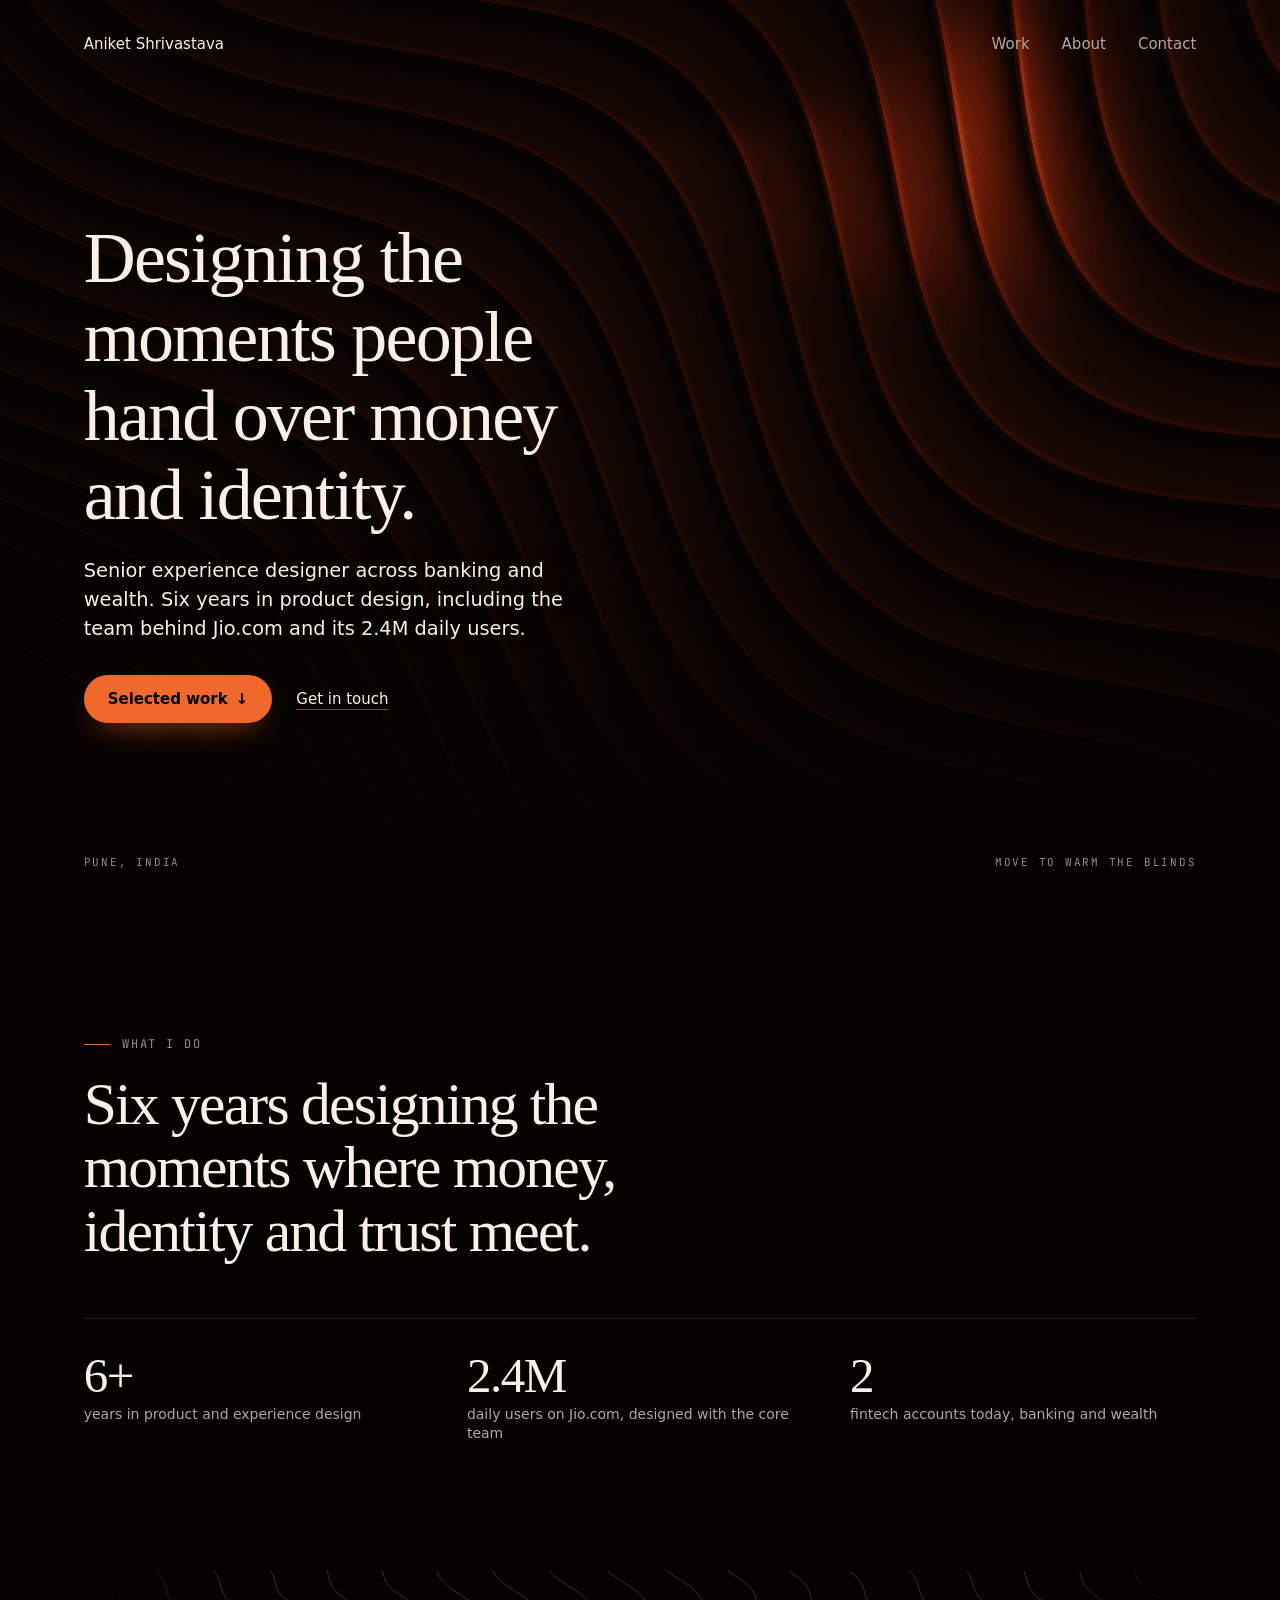
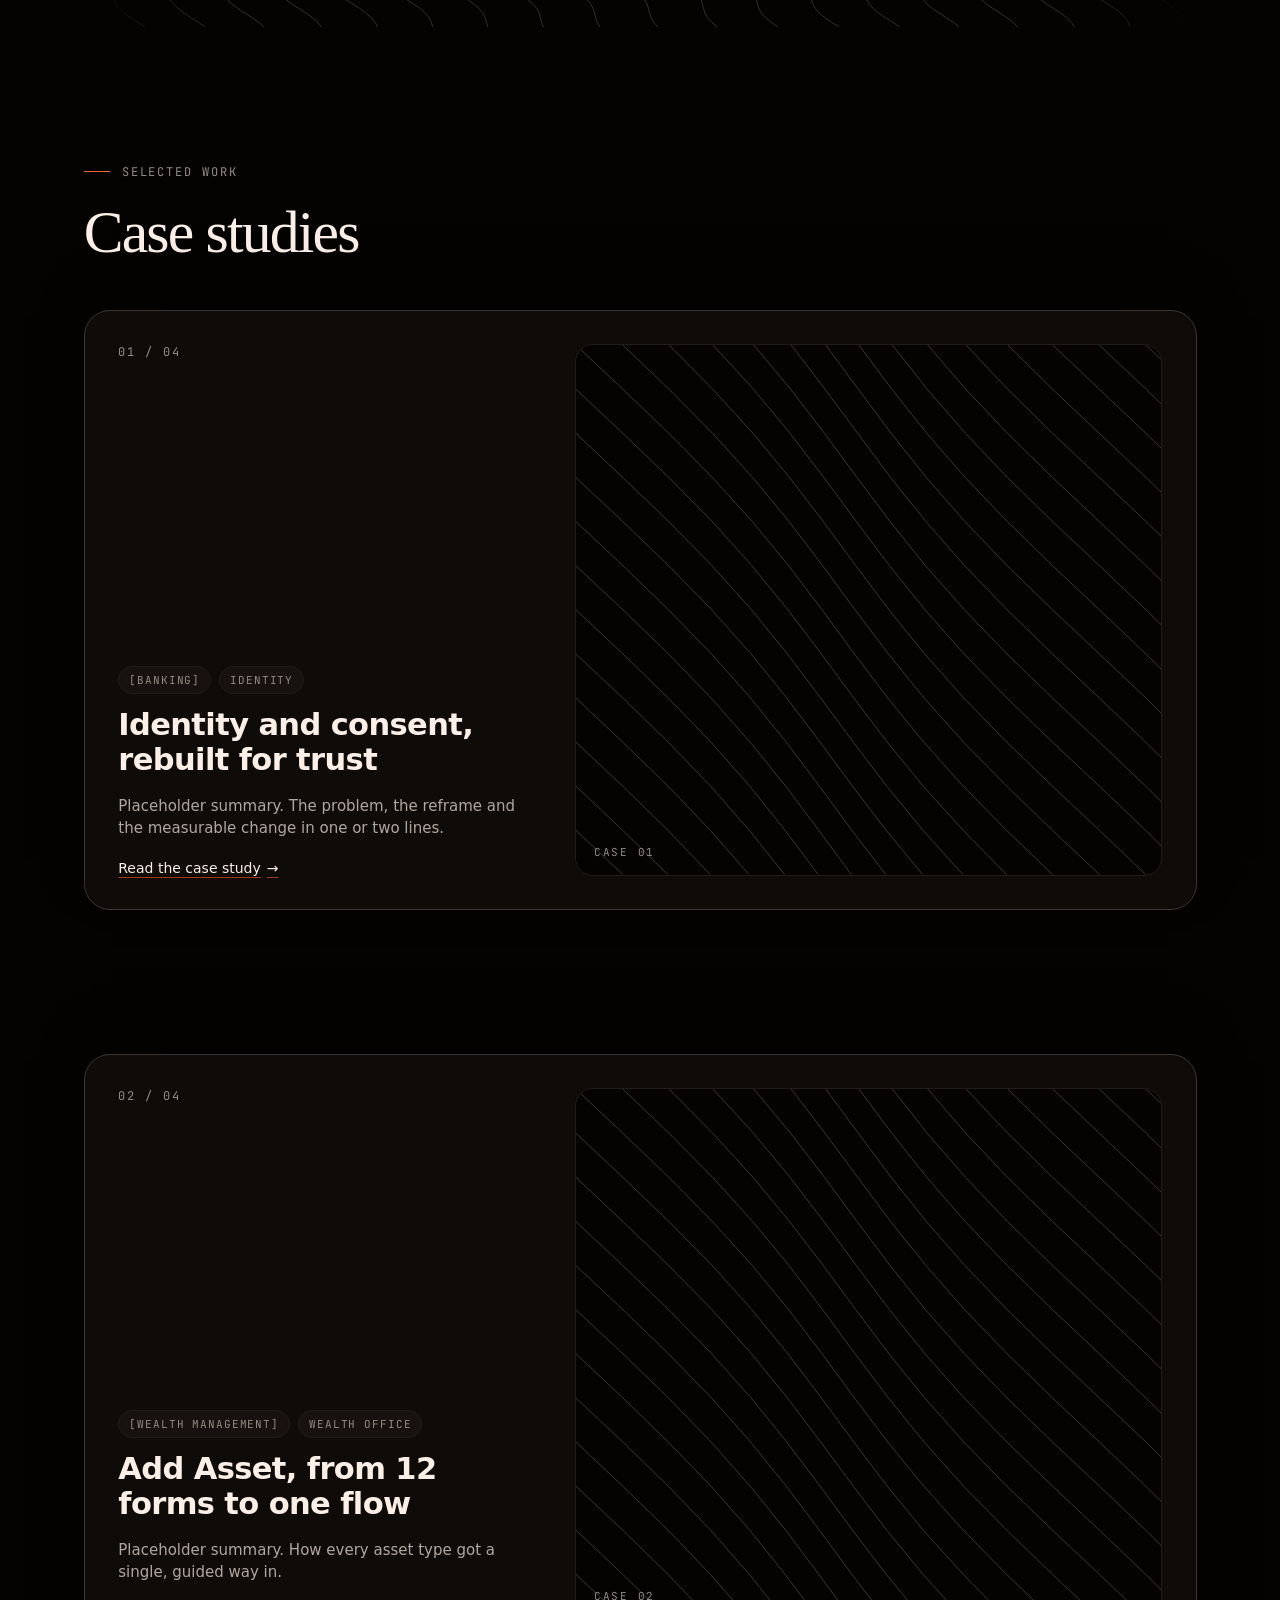
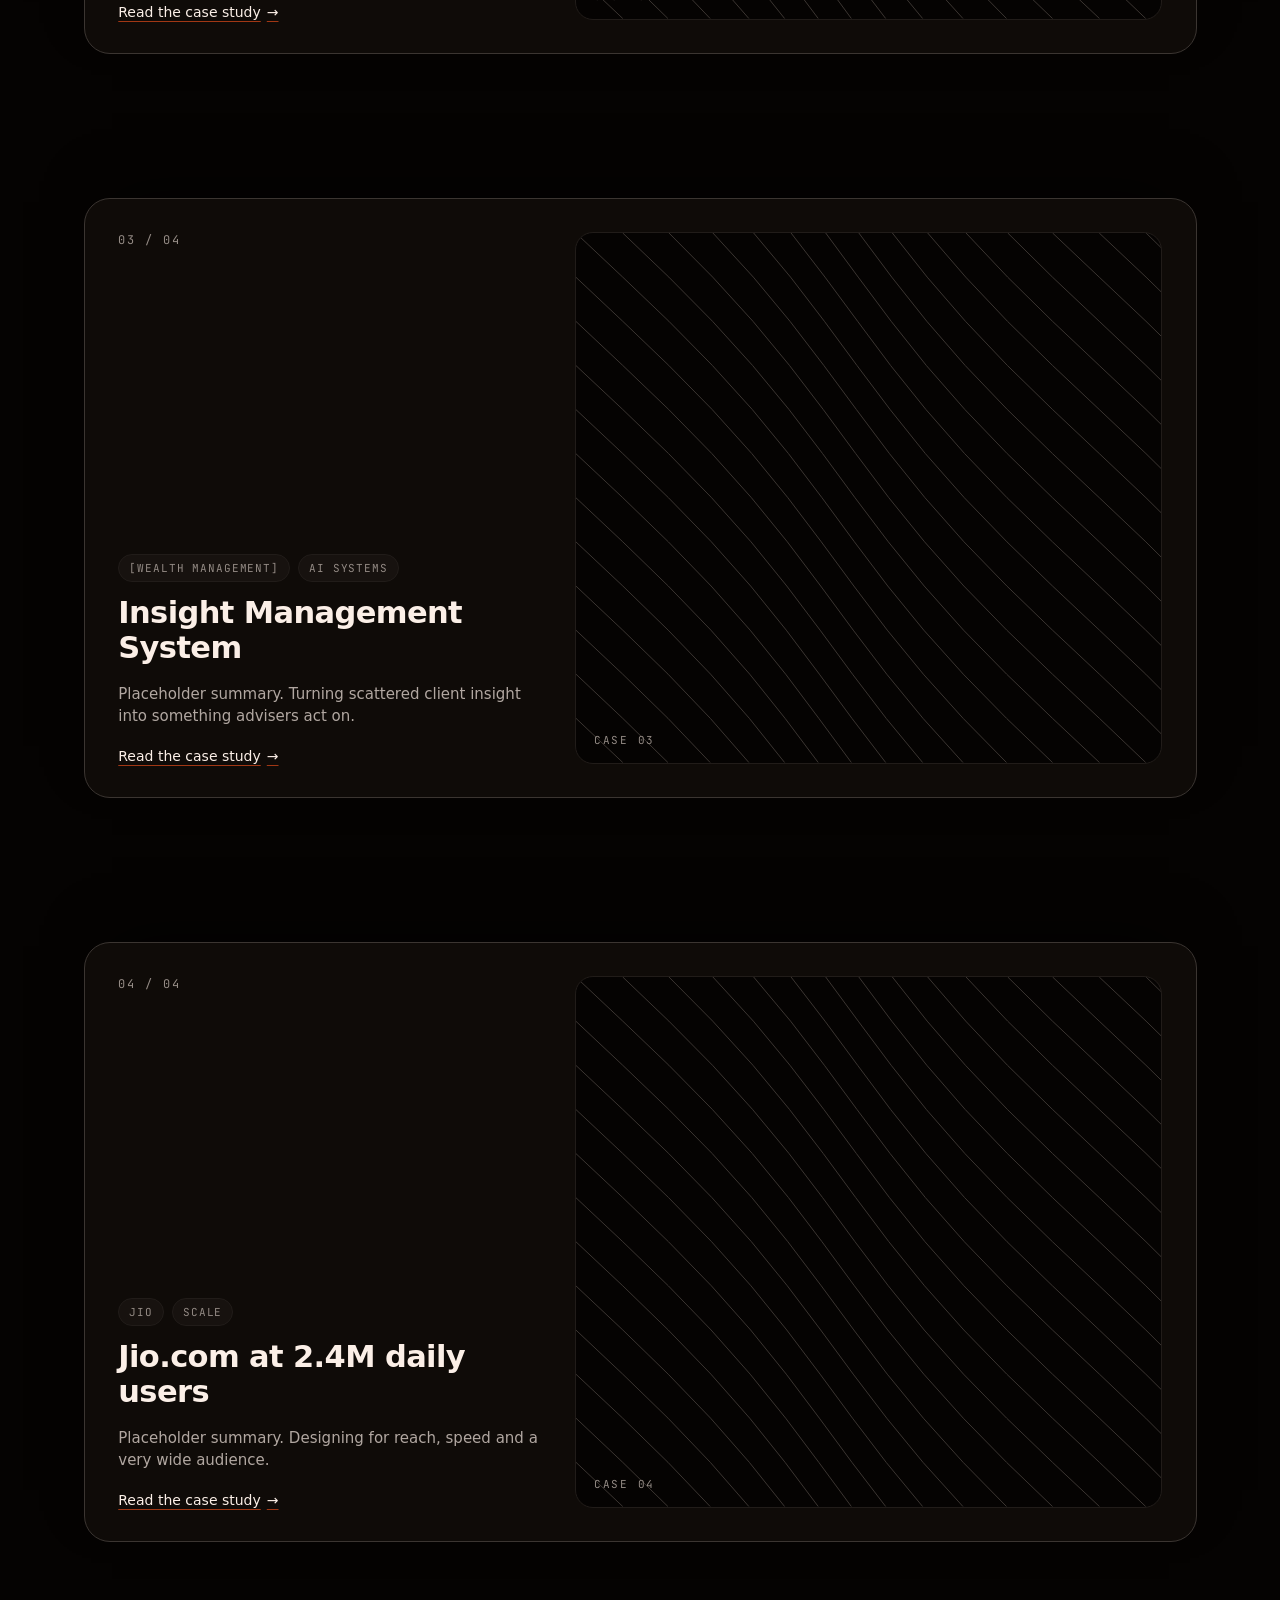
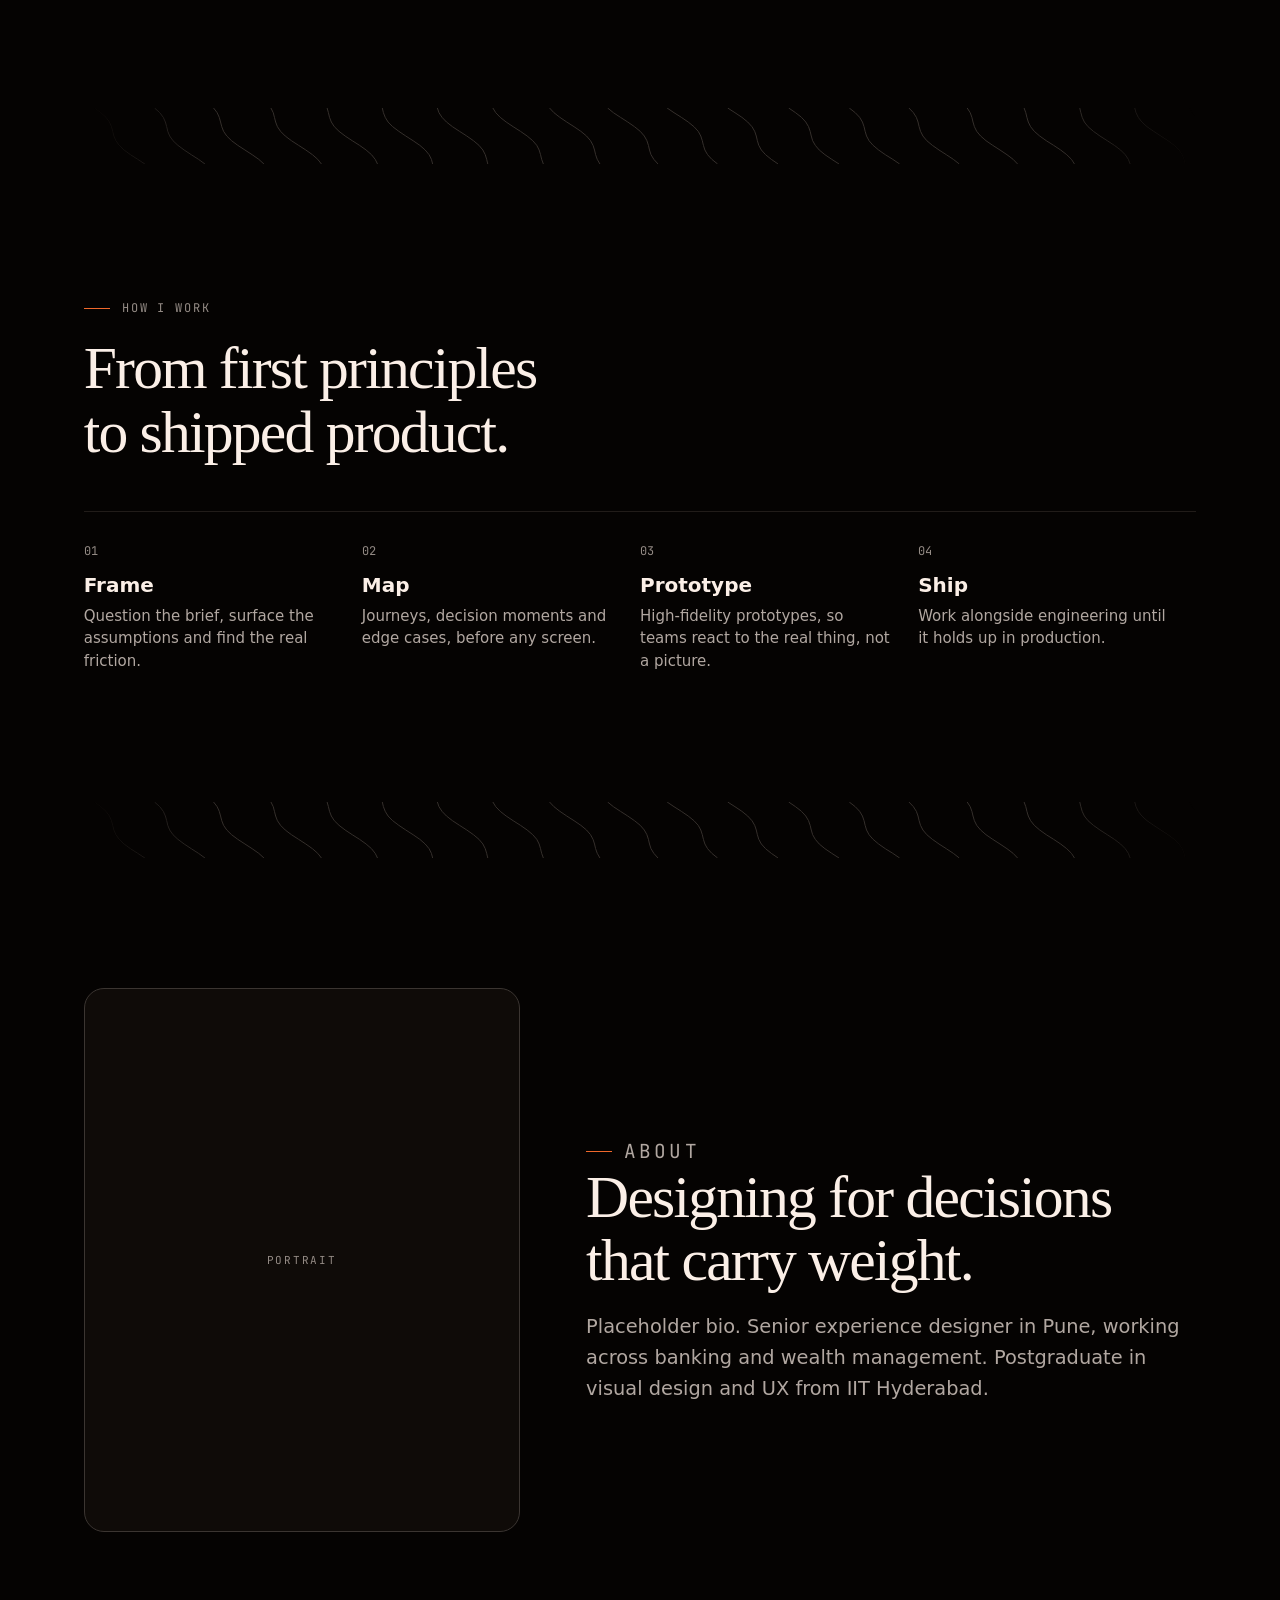
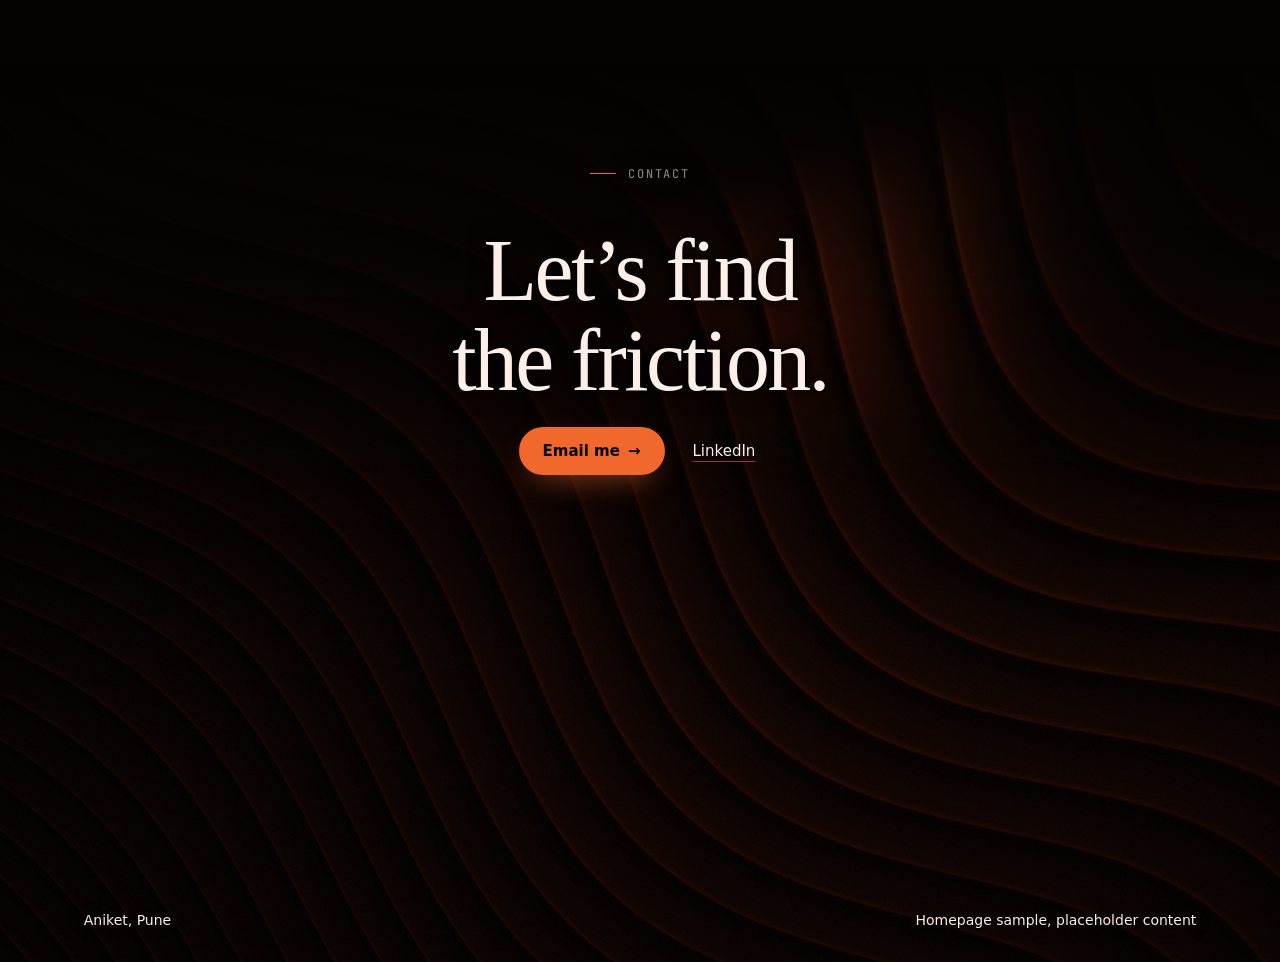
==== commit af8816ad: "Ember landing: hero fades out, closing band fades in, no magnetic CTAs - Hero blinds hold full stren" ====
--- a/index.html
+++ b/index.html
@@ -77,12 +77,19 @@
 .btn .arr { display: inline-block; transition: transform var(--dur-state) var(--ease-state); }
 .btn:hover .arr, .case:hover .arr { transform: translateX(3px); }
 .btn-primary:hover .arr.down { transform: translateY(3px); }
-.mag-in { display: inline-flex; align-items: center; gap: inherit; text-decoration: inherit; pointer-events: none; }
 
 /* ---------- Hero: Ember Blinds ---------- */
 .hero { position: relative; height: 100vh; height: 100svh; min-height: 560px; overflow: hidden; display: grid; grid-template-rows: auto 1fr auto; isolation: isolate; background: var(--effect-base); }
-#cv { position: absolute; inset: 0; width: 100%; height: 100%; display: block; z-index: 0; touch-action: pan-y; }
-.hero.no-gl { background: var(--effect-base) url(assets/img/hero-still.jpg) center / cover no-repeat; }
+#cv, #cv2 { position: absolute; inset: 0; width: 100%; height: 100%; display: block; z-index: 0; touch-action: pan-y; }
+/* the hero's blinds dissolve into the page: full strength to about half way, then ease to zero at the bottom edge */
+#cv { -webkit-mask: linear-gradient(180deg, #000 0%, #000 50%, rgba(0,0,0,.82) 62%, rgba(0,0,0,.5) 76%, rgba(0,0,0,.2) 89%, transparent 100%);
+  mask: linear-gradient(180deg, #000 0%, #000 50%, rgba(0,0,0,.82) 62%, rgba(0,0,0,.5) 76%, rgba(0,0,0,.2) 89%, transparent 100%); }
+/* the closing band is its mirror: zero at the top, full strength at the bottom of the page */
+#cv2 { -webkit-mask: linear-gradient(0deg, #000 0%, #000 34%, rgba(0,0,0,.82) 48%, rgba(0,0,0,.5) 64%, rgba(0,0,0,.2) 82%, transparent 100%);
+  mask: linear-gradient(0deg, #000 0%, #000 34%, rgba(0,0,0,.82) 48%, rgba(0,0,0,.5) 64%, rgba(0,0,0,.2) 82%, transparent 100%); }
+.hero.no-gl { background: linear-gradient(180deg, transparent 50%, var(--color-bg) 100%), var(--effect-base) url(assets/img/hero-still.jpg) center / cover no-repeat; }
+.closing.no-gl { background: linear-gradient(0deg, transparent 34%, var(--color-bg) 100%), var(--effect-base) url(assets/img/hero-still.jpg) center / cover no-repeat; }
+.hero { background: var(--color-bg); }
 .hero > nav, .hero > .center, .hero > .foot { position: relative; z-index: 1; }
 nav.top { display: flex; align-items: center; justify-content: space-between; gap: 16px; width: 100%; max-width: var(--page-max); margin: 0 auto; padding: 22px var(--page-margin); }
 .mark { font-weight: var(--fw-medium); font-size: var(--fs-button); color: var(--color-text); text-decoration: none; min-height: 44px; display: inline-flex; align-items: center;
@@ -162,7 +169,11 @@
 .contact { text-align: center; display: grid; justify-items: center; gap: 22px; }
 .contact h2 { font-size: var(--fs-display-2); max-width: 14ch; }
 .contact .row { display: flex; flex-wrap: wrap; justify-content: center; align-items: center; gap: 12px 22px; }
-footer.site { border-top: 1px solid var(--color-border); padding: 26px 0 34px; font-size: var(--fs-small); color: var(--color-text-tertiary); }
+.closing { position: relative; isolation: isolate; min-height: 100vh; min-height: 100svh; display: grid; grid-template-rows: 1fr auto; background: var(--color-bg); overflow: hidden; }
+.closing > section, .closing > footer { position: relative; z-index: 1; }
+.closing > section { align-self: start; padding-top: calc(var(--section-space) * .8); }
+.closing h2, .closing .kicker { text-shadow: 0 0 22px var(--color-bg), 0 0 8px var(--color-bg); }
+footer.site { padding: 26px 0 34px; font-size: var(--fs-small); color: var(--color-text); text-shadow: 0 0 14px var(--color-bg), 0 0 5px var(--color-bg), 0 1px 2px var(--color-bg); }
 footer.site .wrap { display: flex; flex-wrap: wrap; justify-content: space-between; gap: 12px; }
 
 /* headings are hidden only until SplitText has split them into masked lines */
@@ -196,16 +207,16 @@
 <header class="hero" aria-labelledby="hero-h">
   <canvas id="cv" aria-hidden="true"></canvas>
   <nav class="top" aria-label="Main">
-    <a class="mark" href="#" data-magnetic="0.15">Aniket Shrivastava</a>
-    <div class="links"><a href="#work" data-magnetic="0.3">Work</a><a href="#about" data-magnetic="0.3">About</a><a href="#contact" data-magnetic="0.3">Contact</a></div>
+    <a class="mark" href="#">Aniket Shrivastava</a>
+    <div class="links"><a href="#work">Work</a><a href="#about">About</a><a href="#contact">Contact</a></div>
   </nav>
   <div class="center">
     <div class="copy">
       <h1 id="hero-h">Designing the moments people hand over money and identity.</h1>
       <p class="sub">Senior experience designer across banking and wealth. Six years in product design, including the team behind Jio.com and its 2.4M daily users.</p>
       <div class="ctas">
-        <a href="#work" class="btn btn-primary" data-magnetic="0.25">Selected work <span class="arr down" aria-hidden="true">&darr;</span></a>
-        <a href="#contact" class="btn btn-ghost" data-magnetic="0.25">Get in touch</a>
+        <a href="#work" class="btn btn-primary">Selected work <span class="arr down" aria-hidden="true">&darr;</span></a>
+        <a href="#contact" class="btn btn-ghost">Get in touch</a>
       </div>
     </div>
   </div>
@@ -268,20 +279,21 @@
     </div>
   </section>
 
-  <div class="wrap"><span class="slat-rule" aria-hidden="true"></span></div>
-
+</main>
+<div class="closing">
+  <canvas id="cv2" aria-hidden="true"></canvas>
   <section class="block" id="contact">
     <div class="wrap contact">
       <p class="kicker">Contact</p>
       <h2>Let&rsquo;s find the friction.</h2>
       <div class="row">
-        <a href="#" class="btn btn-primary" data-magnetic>Email me <span class="arr" aria-hidden="true">&rarr;</span></a>
-        <a href="#" class="btn btn-ghost" data-magnetic>LinkedIn</a>
+        <a href="#" class="btn btn-primary">Email me <span class="arr" aria-hidden="true">&rarr;</span></a>
+        <a href="#" class="btn btn-ghost">LinkedIn</a>
       </div>
     </div>
   </section>
-</main>
-<footer class="site"><div class="wrap"><span>Aniket, Pune</span><span>Homepage sample, placeholder content</span></div></footer>
+  <footer class="site"><div class="wrap"><span>Aniket, Pune</span><span>Homepage sample, placeholder content</span></div></footer>
+</div>
 
 <script>
 /* =================== Ember Blinds hero ===================
@@ -289,8 +301,8 @@
    The cursor leaves a wide, soft trail of heat behind it that spreads, rises and fades; the slats open slightly where it is warm.
    No movement, no heat, so there is never a bright point under the pointer. A slow ember wanders when nobody is moving.
    The loop only runs while the hero is on screen. */
-(function () {
-  var hero = document.querySelector('.hero'), canvas = document.getElementById('cv');
+function emberBlinds(hero, canvas) {
+  if (!hero || !canvas) return;
   var SCHEMA = { count: [1, 40, 21], minWidth: [0, 200, 58], angle: [-90, 90, 48], persp: [-1, 1, -0.45], curves: [0, 30, 6.4], freq: [0.5, 20, 6], drift: [0, 2, 0.42],
     irregular: [0, 1, 0.11], profile: [-1, 1, 0], crease: [0, 1.5, 0.87], seam: [0, 1, 0.12], relief: [0, 1, 1], shine: [0, 2, 0.31], sway: [0, 1, 0.4], bend: [0, 3, 0.6],
     tiltHeat: [0, 1.5, 0.76], size: [0, 1, 0.6], amount: [0, 2, 1], spread: [0, 1, 0.6], linger: [0, 1, 0.65], rise: [0, 1.5, 0.35], lag: [0, 1, 0.5], idle: [0, 1, 0.6],
@@ -471,7 +483,9 @@
   document.addEventListener('visibilitychange', wake);
   if ('IntersectionObserver' in window) new IntersectionObserver(function (es) { onScreen = es[0].isIntersecting; wake(); }).observe(hero);
   resize(); wake();
-})();
+}
+emberBlinds(document.querySelector('.hero'), document.getElementById('cv'));
+emberBlinds(document.querySelector('.closing'), document.getElementById('cv2'));
 
 /* Slat motif: the hero's slat line, drawn once as static grey strokes, at the same angle and curve */
 (function () {
@@ -519,43 +533,13 @@
   var io = new IntersectionObserver(function (es) { es.forEach(function (e, i) { if (e.isIntersecting) { var el = e.target; setTimeout(function () { el.classList.add('in'); }, 60 * (i % 4)); io.unobserve(el); } }); }, { rootMargin: '0px 0px -8% 0px' });
   els.forEach(function (e) { io.observe(e); });
 })();
-(function () {
-  /* Magnetic buttons: within a short field each [data-magnetic] element leans toward the cursor, its label a little further. Fine pointers only. */
-  var ok = false; try { ok = matchMedia('(hover: hover) and (pointer: fine)').matches && !matchMedia('(prefers-reduced-motion: reduce)').matches; } catch (e) {}
-  if (!ok) return;
-  var items = [].slice.call(document.querySelectorAll('[data-magnetic]')).map(function (el) {
-    var inner = document.createElement('span'); inner.className = 'mag-in';
-    while (el.firstChild) inner.appendChild(el.firstChild); el.appendChild(inner);
-    return { el: el, inner: inner, pull: parseFloat(el.getAttribute('data-magnetic')) || 0.4, x: 0, y: 0, tx: 0, ty: 0 };
-  });
-  var px = -1e5, py = -1e5, raf = 0, last = 0, MAX = 14, FIELD = 60, DEPTH = 0.35;
-  function tick(now) {
-    raf = 0; var dt = last ? Math.min((now - last) / 1000, 0.05) : 1 / 60; last = now;
-    var k = 1 - Math.exp(-dt / 0.11), moving = false;
-    items.forEach(function (it) {
-      var r = it.el.getBoundingClientRect(), cx = r.left + r.width / 2 - it.x, cy = r.top + r.height / 2 - it.y;
-      var dx = px - cx, dy = py - cy, reach = Math.max(r.width, r.height) / 2 + FIELD, d = Math.sqrt(dx * dx + dy * dy);
-      var w = 1 - Math.min(1, Math.max(0, (d - reach * 0.55) / (reach * 0.45))); w = w * w * (3 - 2 * w);
-      it.tx = Math.max(-MAX, Math.min(MAX, dx * it.pull)) * w; it.ty = Math.max(-MAX, Math.min(MAX, dy * it.pull)) * w;
-      it.x += (it.tx - it.x) * k; it.y += (it.ty - it.y) * k;
-      if (Math.abs(it.tx - it.x) > 0.05 || Math.abs(it.ty - it.y) > 0.05) moving = true; else { it.x = it.tx; it.y = it.ty; }
-      it.el.style.translate = it.x.toFixed(2) + 'px ' + it.y.toFixed(2) + 'px';
-      it.inner.style.translate = (it.x * DEPTH).toFixed(2) + 'px ' + (it.y * DEPTH).toFixed(2) + 'px';
-    });
-    if (moving) raf = requestAnimationFrame(tick); else last = 0;
-  }
-  function kick() { if (!raf) raf = requestAnimationFrame(tick); }
-  addEventListener('pointermove', function (e) { if (e.pointerType !== 'mouse' && e.pointerType !== 'pen') return; px = e.clientX; py = e.clientY; kick(); }, { passive: true });
-  addEventListener('scroll', kick, { passive: true });
-  document.documentElement.addEventListener('pointerleave', function () { px = py = -1e5; kick(); });
-})();
 document.addEventListener('click', function (e) {
   var a = e.target.closest && e.target.closest('a[href^="#"]'); if (!a) return;
   var id = a.getAttribute('href').slice(1); if (!id) return;
   var el = document.getElementById(id); if (!el) return;
   e.preventDefault();
   var rm = false; try { rm = matchMedia('(prefers-reduced-motion: reduce)').matches; } catch (e2) {}
-  scrollTo({ top: id === 'contact' ? document.documentElement.scrollHeight - innerHeight : el.getBoundingClientRect().top + scrollY, behavior: rm ? 'auto' : 'smooth' });
+  scrollTo({ top: el.getBoundingClientRect().top + scrollY, behavior: rm ? 'auto' : 'smooth' });
 });
 </script>
 <script defer src="assets/js/gsap.min.js"></script>
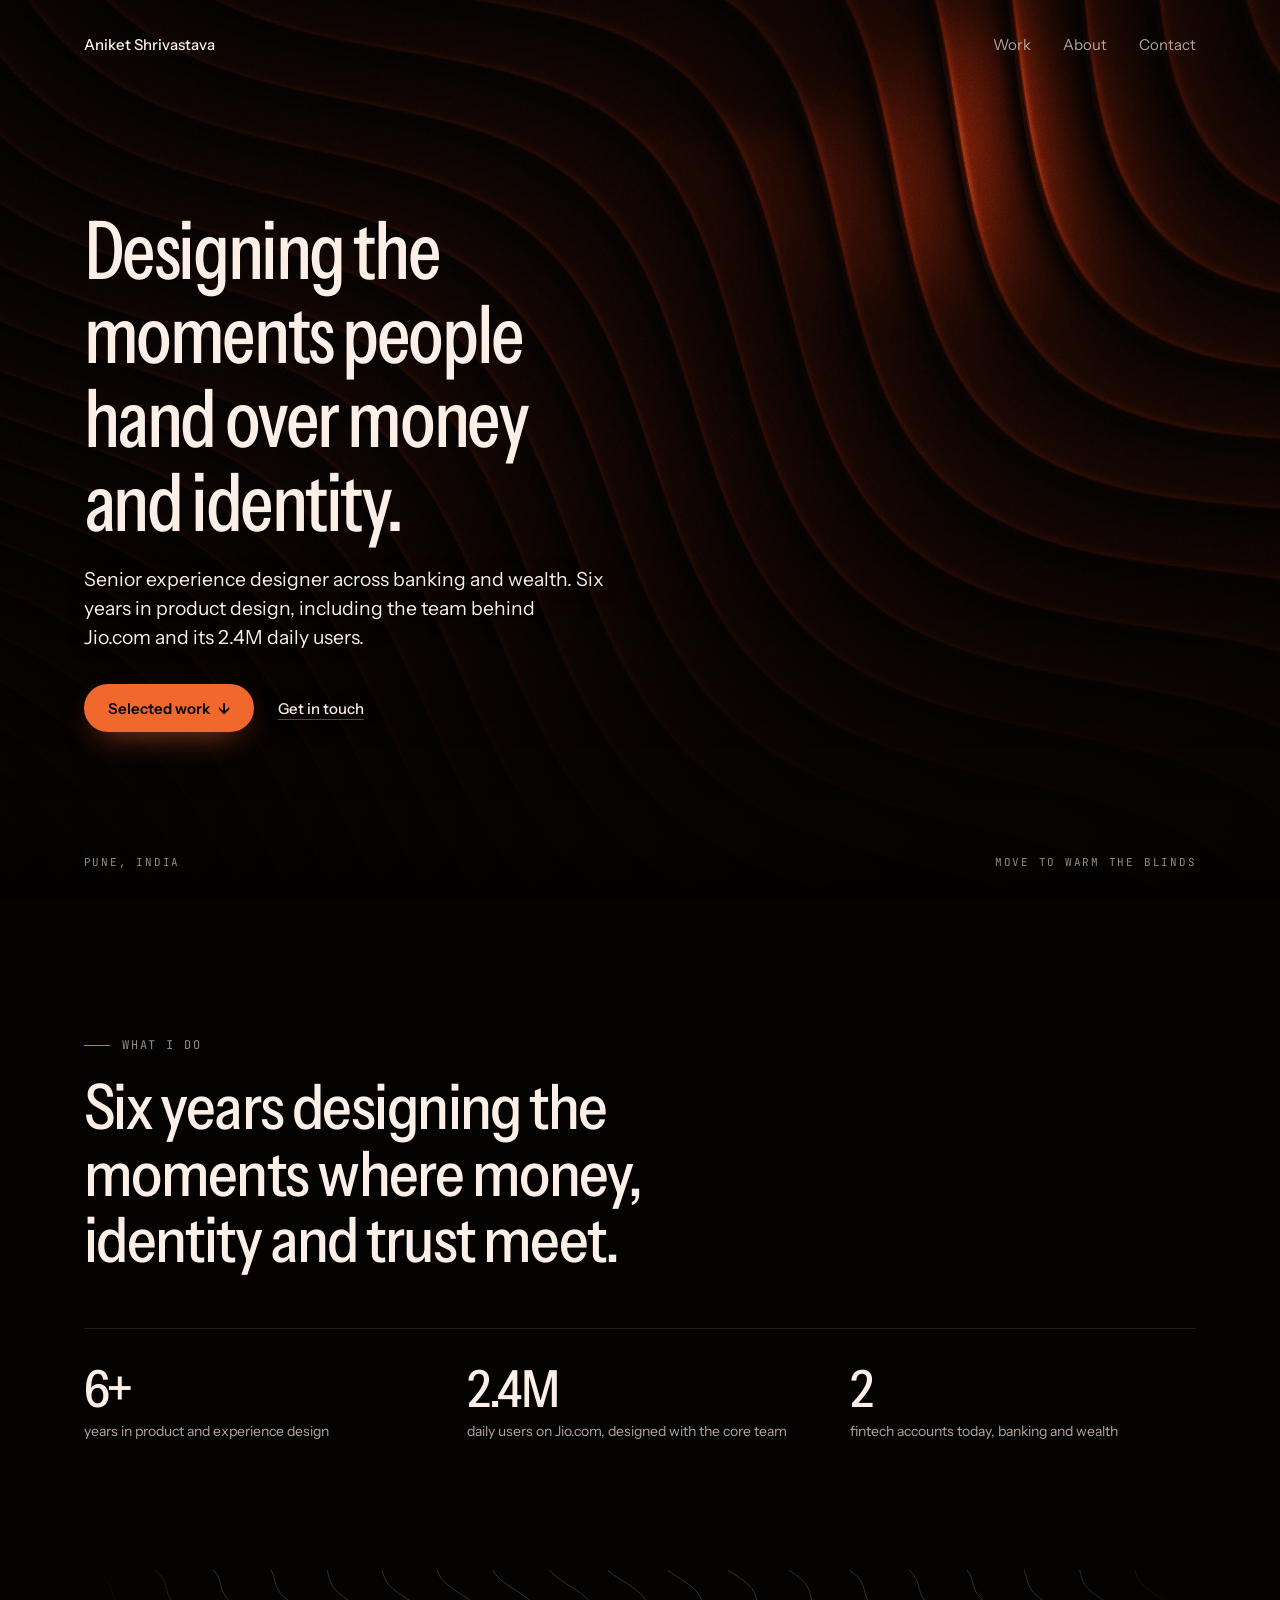
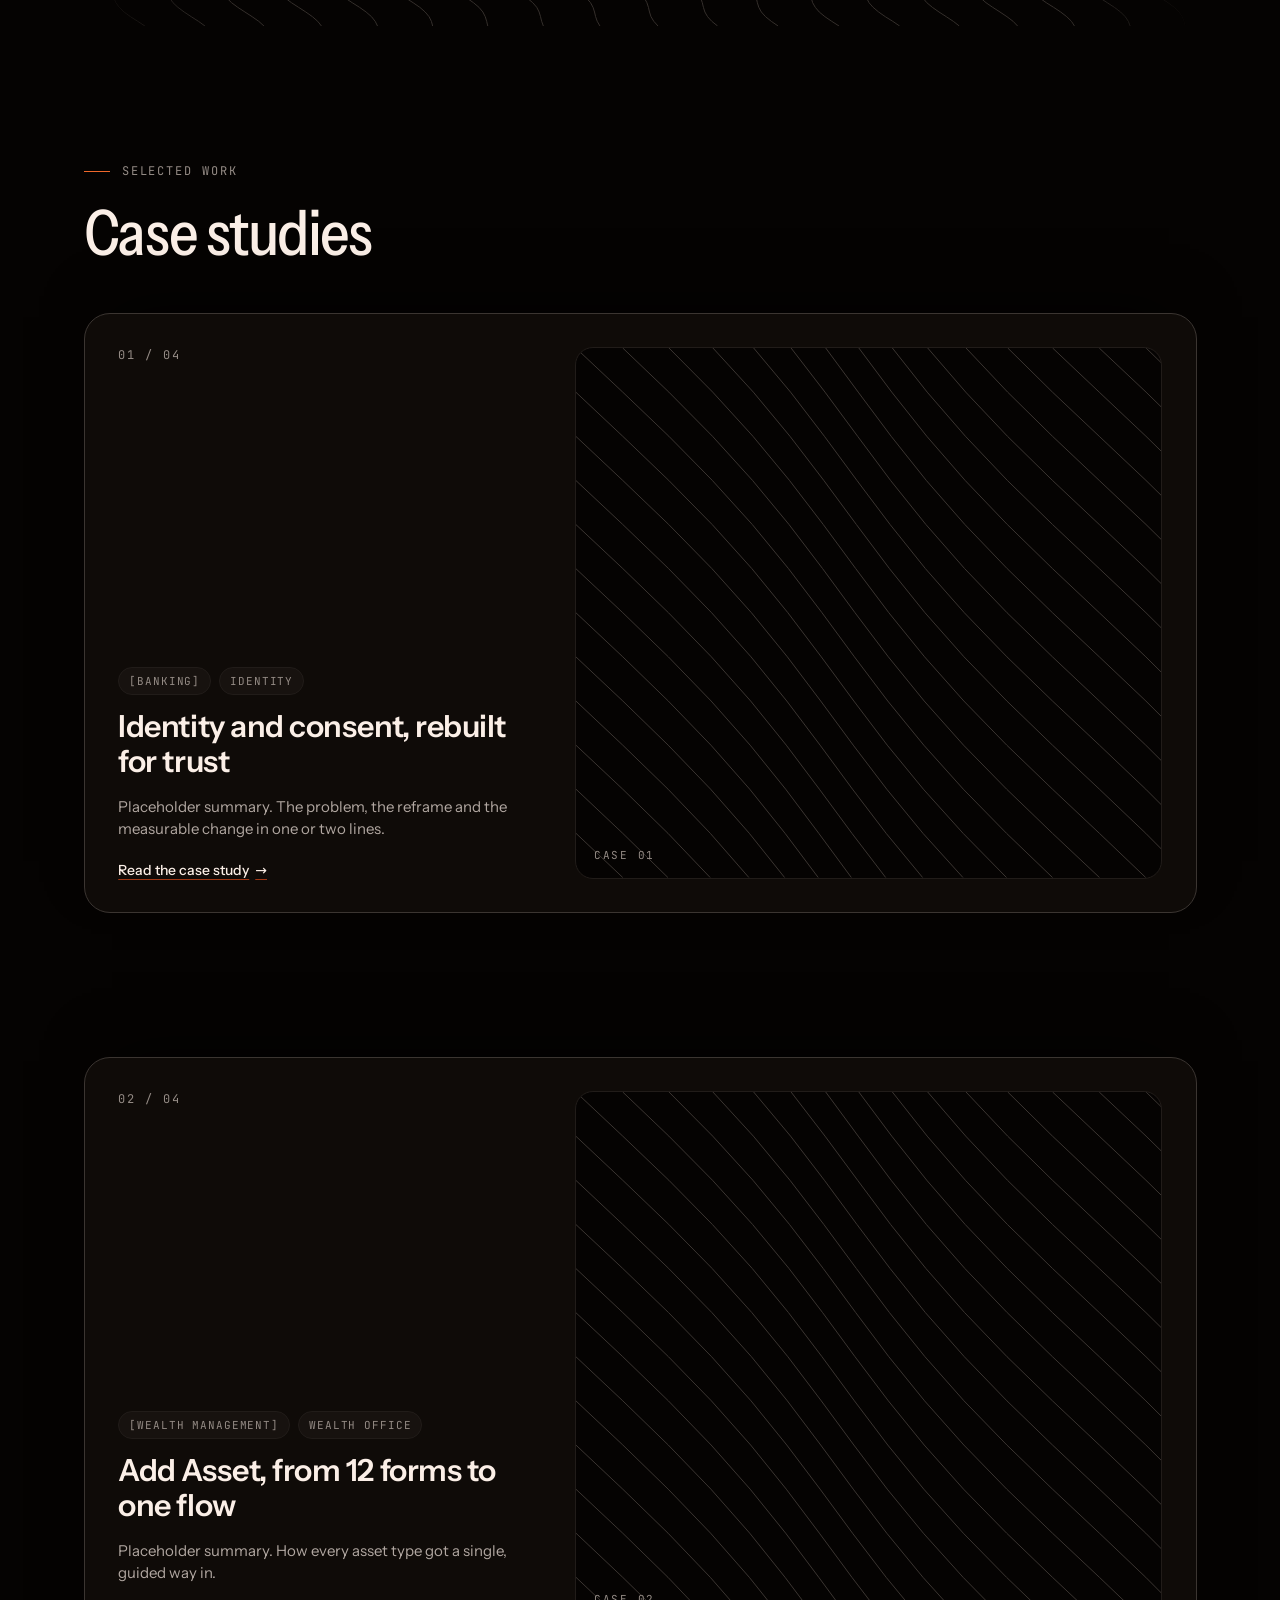
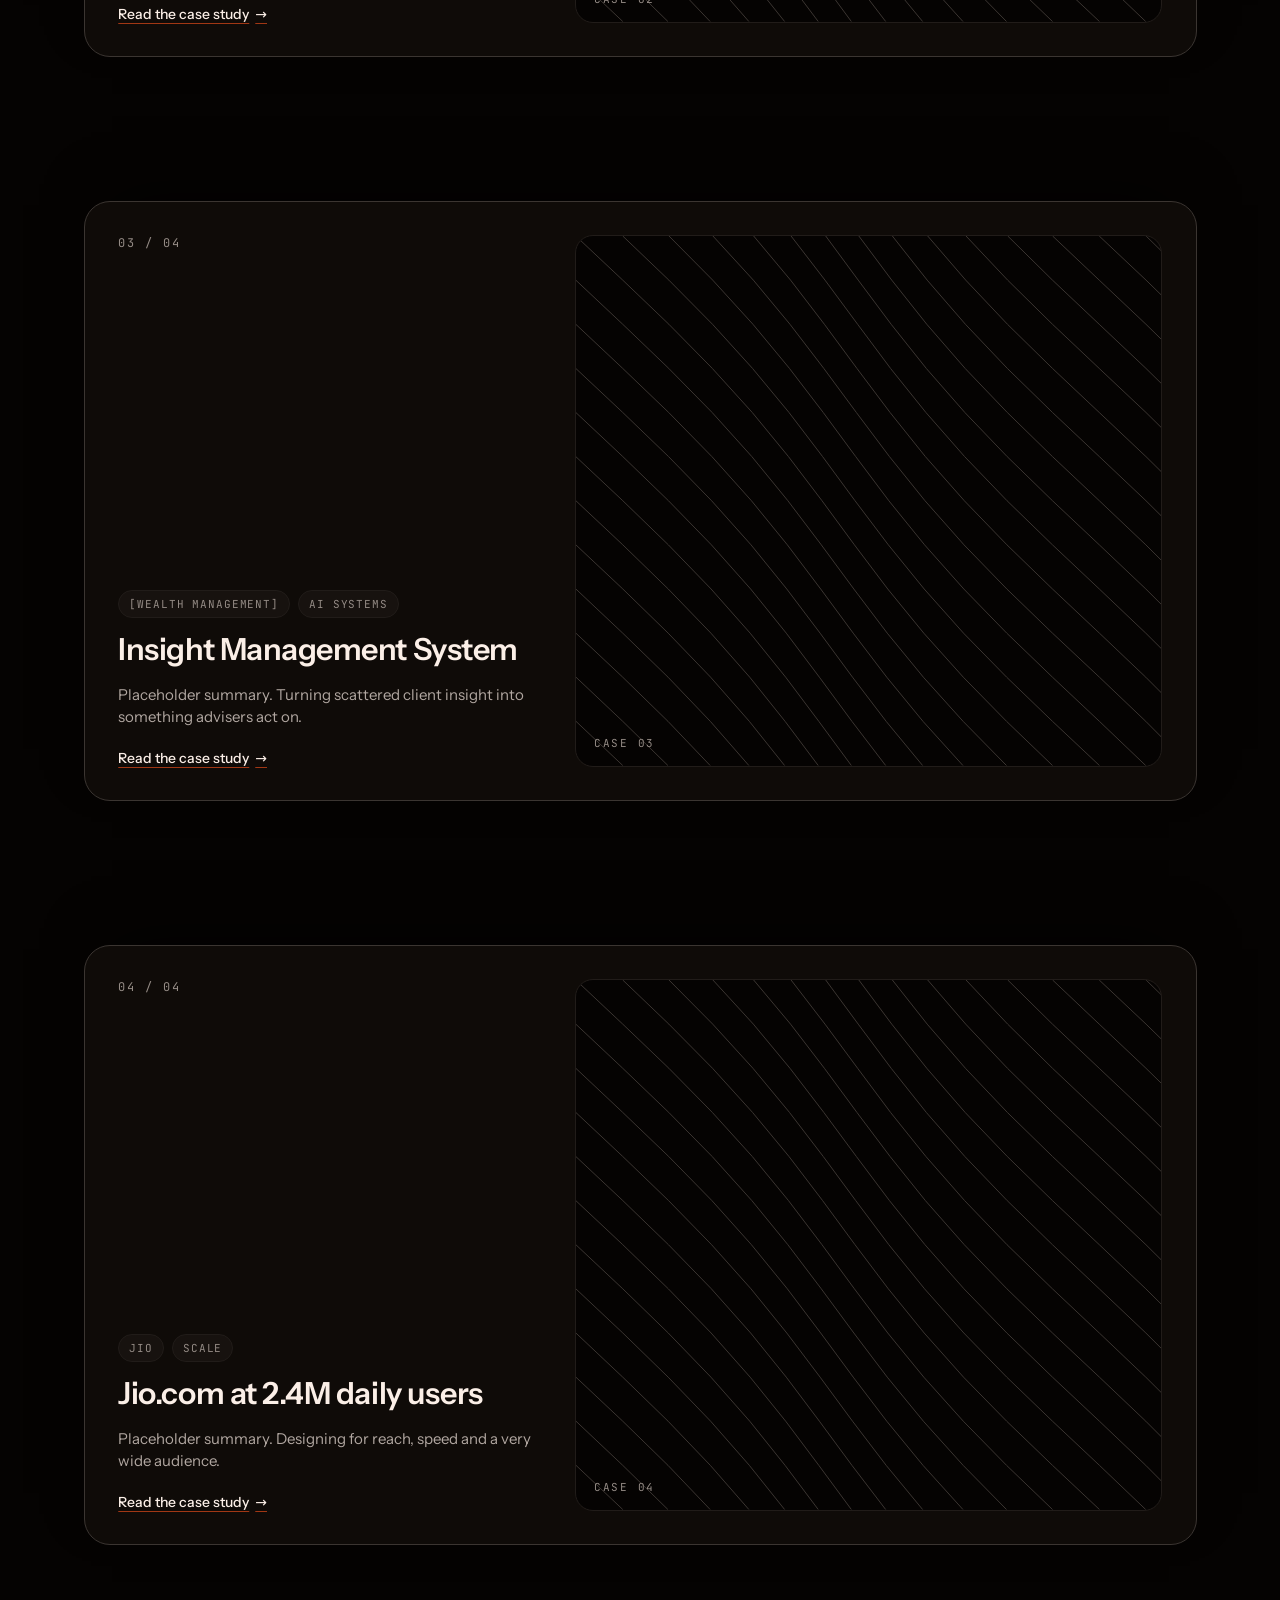
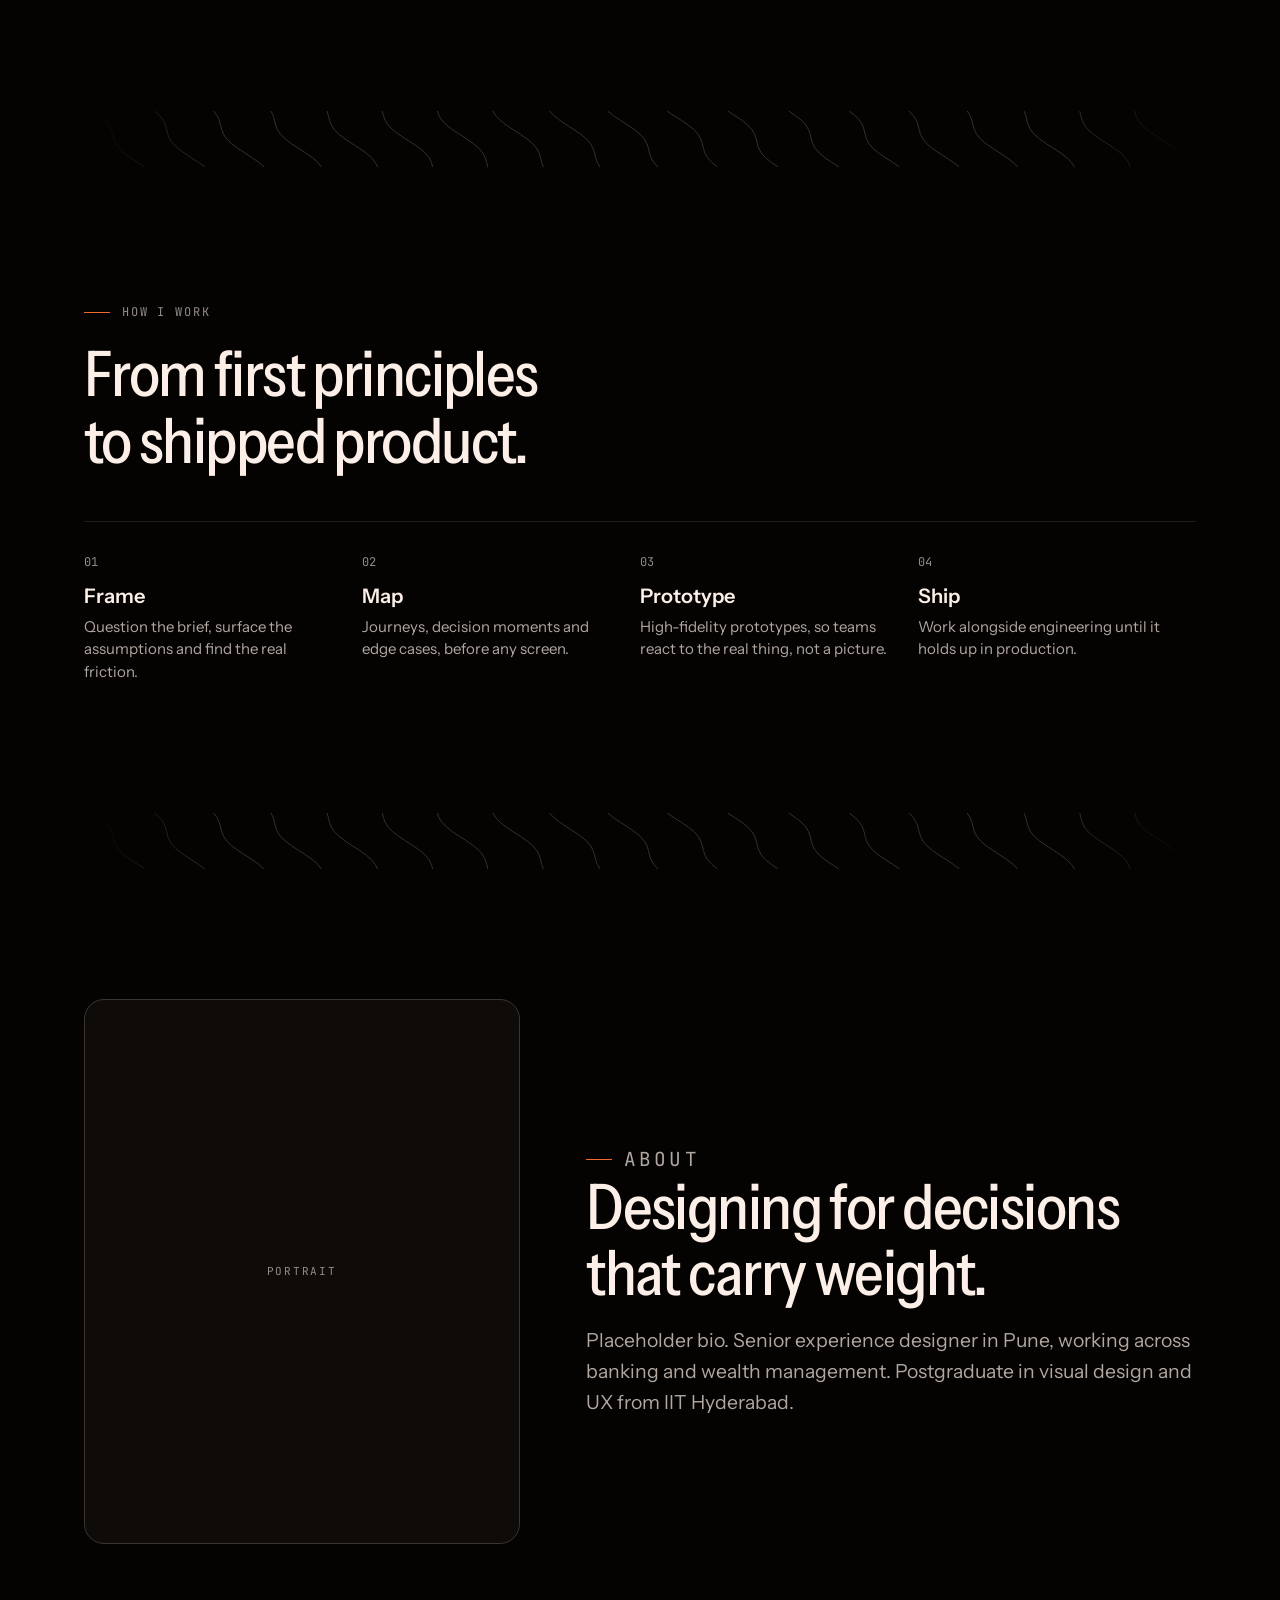
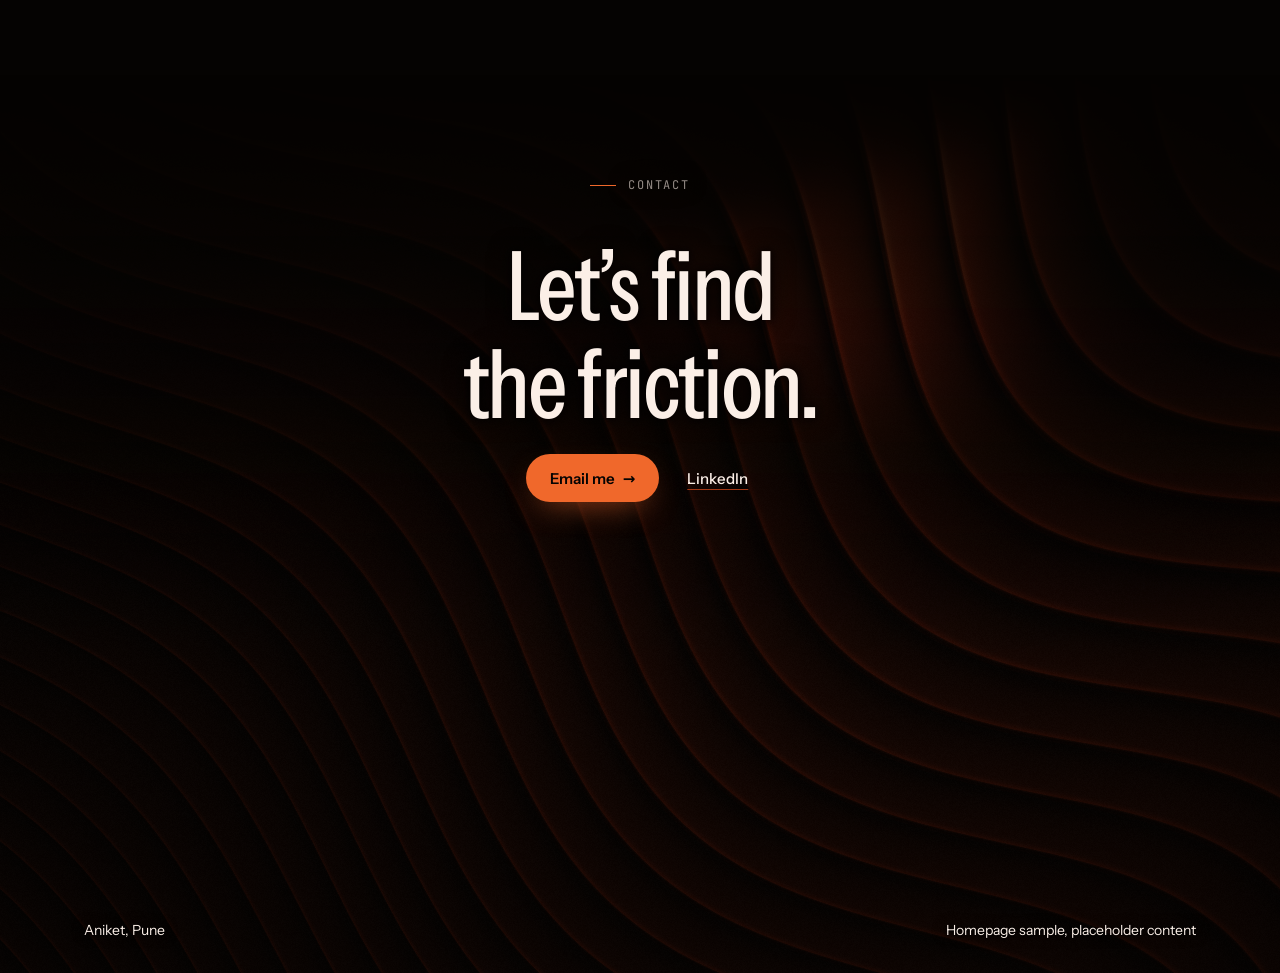
==== commit 008b8b8b: "Type: Instrument Sans, type and grid tokens moved into tokens.css - Instrument Sans variable (OFL, w" ====
--- a/index.html
+++ b/index.html
@@ -4,7 +4,7 @@
 <meta charset="utf-8">
 <meta name="viewport" content="width=device-width, initial-scale=1">
 <title>Aniket Shrivastava, product designer</title>
-<link rel="preload" href="assets/fonts/inter-tight-latin-400-normal.woff2" as="font" type="font/woff2" crossorigin>
+<link rel="preload" href="assets/fonts/instrument-sans-latin-wdth-normal.woff2" as="font" type="font/woff2" crossorigin>
 <link rel="stylesheet" href="assets/css/tokens.css">
 <link rel="icon" href="assets/img/favicon.svg" type="image/svg+xml">
 <meta name="description" content="Aniket Shrivastava designs the moments people hand over money and identity. Experience designer across banking and wealth, Pune.">
@@ -22,37 +22,11 @@
   setTimeout(function () { if (!window.SplitText) d.classList.remove('split-ready'); }, 3000); })();
 </script>
 <style>
-@font-face { font-family: "Inter Tight"; font-style: normal; font-weight: 400; font-display: swap; src: url(assets/fonts/inter-tight-latin-400-normal.woff2) format("woff2"); }
-@font-face { font-family: "Inter Tight"; font-style: normal; font-weight: 500; font-display: swap; src: url(assets/fonts/inter-tight-latin-500-normal.woff2) format("woff2"); }
-@font-face { font-family: "Inter Tight"; font-style: normal; font-weight: 600; font-display: swap; src: url(assets/fonts/inter-tight-latin-600-normal.woff2) format("woff2"); }
+@font-face { font-family: "Instrument Sans"; font-style: normal; font-weight: 400 700; font-stretch: 75% 100%; font-display: swap; src: url(assets/fonts/instrument-sans-latin-wdth-normal.woff2) format("woff2-variations"), url(assets/fonts/instrument-sans-latin-wdth-normal.woff2) format("woff2"); }
 @font-face { font-family: "JetBrains Mono"; font-style: normal; font-weight: 400; font-display: swap; src: url(assets/fonts/jetbrains-mono-latin-400-normal.woff2) format("woff2"); }
 @font-face { font-family: "JetBrains Mono"; font-style: normal; font-weight: 500; font-display: swap; src: url(assets/fonts/jetbrains-mono-latin-500-normal.woff2) format("woff2"); }
 :root {
-  /* Colour lives in assets/css/tokens.css. This block is type and grid only. */
-  --font-display: Georgia, "Times New Roman", serif;
-  --font-body: "Inter Tight", system-ui, sans-serif;
-  --font-mono: "JetBrains Mono", ui-monospace, monospace;
-  --fs-display: clamp(2.25rem, 1.3rem + 4vw, 4.75rem);
-  --fs-display-2: clamp(2.625rem, 1.4366rem + 5.0704vw, 6rem);
-  --fs-h2: clamp(2.1875rem, 1.5493rem + 2.7230vw, 4rem);
-  --fs-stat: clamp(2rem, 1.5599rem + 1.8779vw, 3.25rem);
-  --fs-h3: clamp(1.375rem, 1.1549rem + 0.9390vw, 2rem);
-  --fs-h4: 1.25rem;
-  --fs-lead: clamp(1rem, 0.9120rem + 0.3756vw, 1.25rem);
-  --fs-body: 0.9375rem;
-  --fs-button: 0.9375rem;
-  --fs-small: 0.875rem;
-  --fs-label: 0.75rem;
-  --fs-micro: 0.6875rem;
-  --fw-display: 500; --fw-strong: 600; --fw-medium: 500; --fw-body: 400;
-  --lh-display: 1.06; --lh-heading: 1.02; --lh-title: 1.12; --lh-body: 1.5;
-  --ls-display: -0.025em; --ls-heading: -0.03em; --ls-title: -0.02em; --ls-label: 0.16em;
-  --mask-room: 0.16em;
-  --page-max: 76rem;
-  --page-margin: clamp(1rem, 0.0757rem + 3.9437vw, 3.625rem);
-  --col-gap: clamp(1.25rem, 0.8099rem + 1.8779vw, 2.5rem);
-  --section-space: clamp(4.5rem, 3.0035rem + 6.3850vw, 8.75rem);
-  --split: 5fr 7fr;
+  /* Colour, type, grid and space all live in assets/css/tokens.css. */
   color-scheme: dark;
 }
 * { box-sizing: border-box; }
@@ -103,7 +77,7 @@
 .copy { width: 100%; max-width: 46rem; }
 .copy a { pointer-events: auto; }
 @keyframes rise { from { opacity: 0; transform: translateY(14px); } }
-.hero h1 { margin: 0; font-family: var(--font-display); font-weight: var(--fw-display); font-size: var(--fs-display); line-height: var(--lh-display); letter-spacing: var(--ls-display); text-wrap: balance; max-width: 14ch; }
+.hero h1 { margin: 0; font-family: var(--font-display); font-weight: var(--fw-display); font-stretch: var(--wdth-display); font-size: var(--fs-display); line-height: var(--lh-display); letter-spacing: var(--ls-display); text-wrap: balance; max-width: 14ch; }
 .hero .sub { margin: 22px 0 0; max-width: 40ch; font-size: var(--fs-lead); line-height: 1.5; color: var(--color-text); text-shadow: 0 0 18px var(--color-bg), 0 0 6px var(--color-bg), 0 1px 2px var(--color-bg); animation: rise 1s .7s var(--ease-state) both; }
 .hero .ctas { display: flex; flex-wrap: wrap; align-items: center; gap: 12px 18px; margin-top: 32px; animation: rise 1s .85s var(--ease-state) both; }
 .hero .btn-ghost { text-shadow: 0 0 14px var(--color-bg), 0 1px 2px var(--color-bg); }
@@ -121,10 +95,10 @@
 section.block { position: relative; padding: var(--section-space) 0; }
 .kicker { display: inline-flex; align-items: center; gap: 12px; font-family: var(--font-mono); font-size: var(--fs-label); letter-spacing: var(--ls-label); text-transform: uppercase; color: var(--color-text-tertiary); margin: 0 0 22px; }
 .kicker::before { content: ''; width: 26px; height: 1px; background: var(--color-glow); }
-h2 { margin: 0; font-family: var(--font-display); font-weight: var(--fw-display); font-size: var(--fs-h2); line-height: var(--lh-heading); letter-spacing: var(--ls-heading); text-wrap: balance; max-width: 18ch; }
+h2 { margin: 0; font-family: var(--font-display); font-weight: var(--fw-display); font-stretch: var(--wdth-heading); font-size: var(--fs-h2); line-height: var(--lh-heading); letter-spacing: var(--ls-heading); text-wrap: balance; max-width: 18ch; }
 .intro h2 { max-width: 22ch; }
 .stats { display: grid; grid-template-columns: repeat(3, minmax(0, 1fr)); gap: var(--col-gap); margin-top: 56px; border-top: 1px solid var(--color-border); padding-top: 28px; }
-.stat b { display: block; font-family: var(--font-display); font-weight: var(--fw-display); font-size: var(--fs-stat); letter-spacing: var(--ls-heading); }
+.stat b { display: block; font-family: var(--font-display); font-weight: var(--fw-display); font-stretch: var(--wdth-heading); font-size: var(--fs-stat); letter-spacing: var(--ls-heading); }
 .stat span { font-size: var(--fs-small); color: var(--color-text-secondary); }
 
 /* Case cards: sticky stack; the ember edge light follows the cursor across every card's border */
@@ -167,7 +141,7 @@
 .portrait { aspect-ratio: 4 / 5; border-radius: 20px; background: var(--color-surface); border: 1px solid var(--color-border-strong); display: grid; place-items: center; font-family: var(--font-mono); font-size: var(--fs-micro); letter-spacing: var(--ls-label); text-transform: uppercase; color: var(--color-text-tertiary); }
 .about p { font-size: var(--fs-lead); line-height: calc(var(--lh-body) + .1); color: var(--color-text-secondary); margin: 20px 0 0; max-width: 52ch; }
 .contact { text-align: center; display: grid; justify-items: center; gap: 22px; }
-.contact h2 { font-size: var(--fs-display-2); max-width: 14ch; }
+.contact h2 { font-size: var(--fs-display-2); font-stretch: var(--wdth-display); max-width: 12ch; }
 .contact .row { display: flex; flex-wrap: wrap; justify-content: center; align-items: center; gap: 12px 22px; }
 .closing { position: relative; isolation: isolate; min-height: 100vh; min-height: 100svh; display: grid; grid-template-rows: 1fr auto; background: var(--color-bg); overflow: hidden; }
 .closing > section, .closing > footer { position: relative; z-index: 1; }
--- a/assets/css/tokens.css
+++ b/assets/css/tokens.css
@@ -1,9 +1,10 @@
 /* =====================================================================
-   Ember design tokens, v1.0
-   Source of truth for colour across the site. Documented in
-   docs/design-system/colour.md (roles, rules, contrast audit).
+   Ember design tokens, v1.1
+   Source of truth for colour, type, grid and space across the site.
+   Documented in docs/design-system (colour.md, type.md).
 
-   Three layers. Components only ever read layer 2.
+   Colour comes in three layers. Components only ever read layer 2.
+   Type, grid and spacing follow in section 4.
    1. Primitives: the raw scales (ink, ember). Never used directly in components.
    2. Semantic roles: what a colour is FOR (text, surface, accent...).
    3. Effect: the hero shader's colour stops. Used by the Ember Blinds hero only.
@@ -68,6 +69,42 @@
   --effect-deep: var(--ember-800);
   --effect-base: var(--ink-950);
 
+  /* ---------- 4. Type ---------- */
+  /* Instrument Sans (OFL), one variable file: weight 400 to 700, width 75% to 100%.
+     Headlines use the condensed width; body runs at normal width. JetBrains Mono for labels only. */
+  --font-sans: "Instrument Sans", system-ui, -apple-system, "Segoe UI", sans-serif;
+  --font-display: var(--font-sans);
+  --font-body: var(--font-sans);
+  --font-mono: "JetBrains Mono", ui-monospace, monospace;
+  --wdth-display: 75%;   /* hero headline, contact headline */
+  --wdth-heading: 85%;   /* section headings, stats */
+  --wdth-body: 100%;
+
+  --fs-display: clamp(2.5rem, 1.45rem + 4.5vw, 5.3rem);
+  --fs-display-2: clamp(2.8rem, 1.5rem + 5.6vw, 6.6rem);
+  --fs-h2: clamp(2.25rem, 1.6rem + 2.9vw, 4.25rem);
+  --fs-stat: clamp(2.1rem, 1.6rem + 2vw, 3.5rem);
+  --fs-h3: clamp(1.375rem, 1.1549rem + 0.9390vw, 2rem);
+  --fs-h4: 1.25rem;
+  --fs-lead: clamp(1rem, 0.9120rem + 0.3756vw, 1.25rem);
+  --fs-body: 0.9375rem;
+  --fs-button: 0.9375rem;
+  --fs-small: 0.875rem;
+  --fs-label: 0.75rem;
+  --fs-micro: 0.6875rem;
+
+  --fw-display: 500; --fw-strong: 600; --fw-medium: 500; --fw-body: 400;
+  --lh-display: 1.0; --lh-heading: 1.02; --lh-title: 1.12; --lh-body: 1.5;
+  --ls-display: -0.03em; --ls-heading: -0.025em; --ls-title: -0.015em; --ls-label: 0.16em;
+  --mask-room: 0.16em;
+
+  /* ---------- 5. Grid and space ---------- */
+  --page-max: 76rem;
+  --page-margin: clamp(1rem, 0.0757rem + 3.9437vw, 3.625rem);
+  --col-gap: clamp(1.25rem, 0.8099rem + 1.8779vw, 2.5rem);
+  --section-space: clamp(4.5rem, 3.0035rem + 6.3850vw, 8.75rem);
+  --split: 5fr 7fr;
+
   /* ---------- Motion for colour changes ---------- */
   --dur-state: 160ms;   /* hover, press */
   --dur-reveal: 450ms;  /* glow fading in on cards */
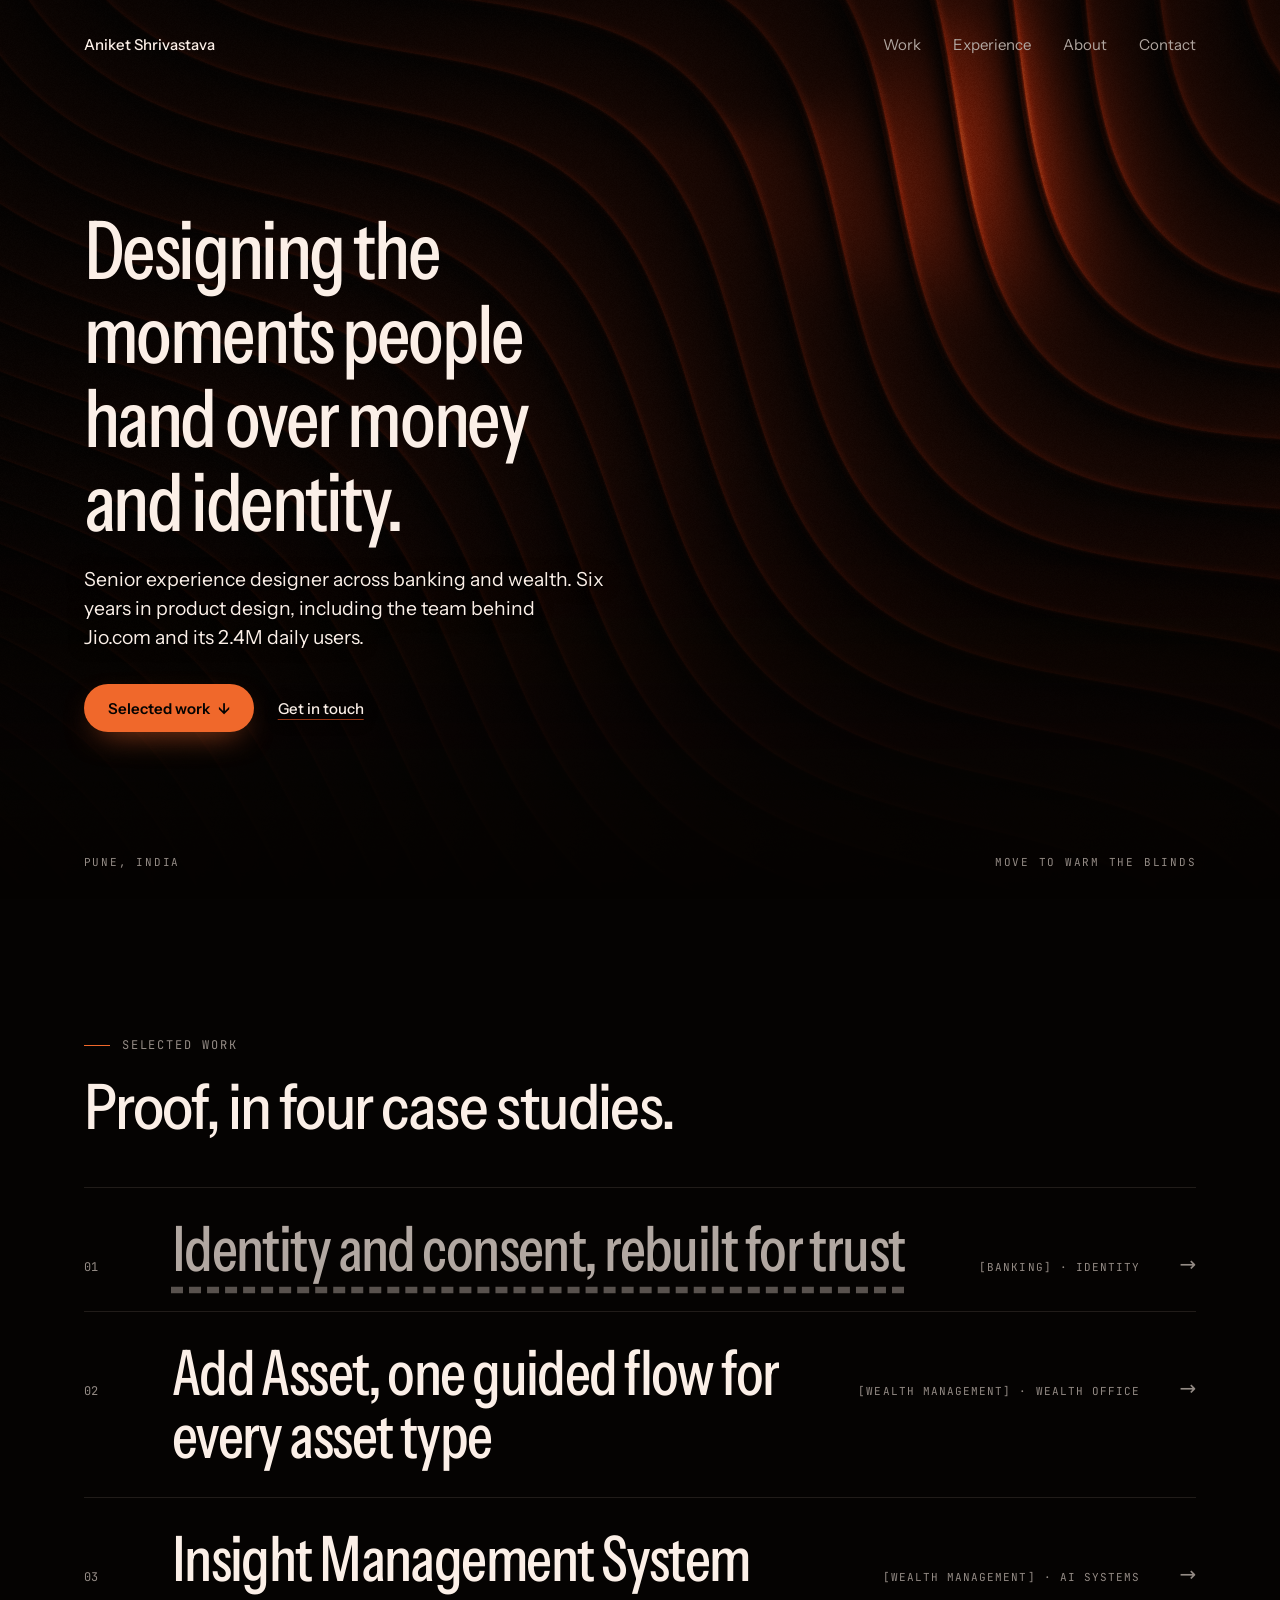
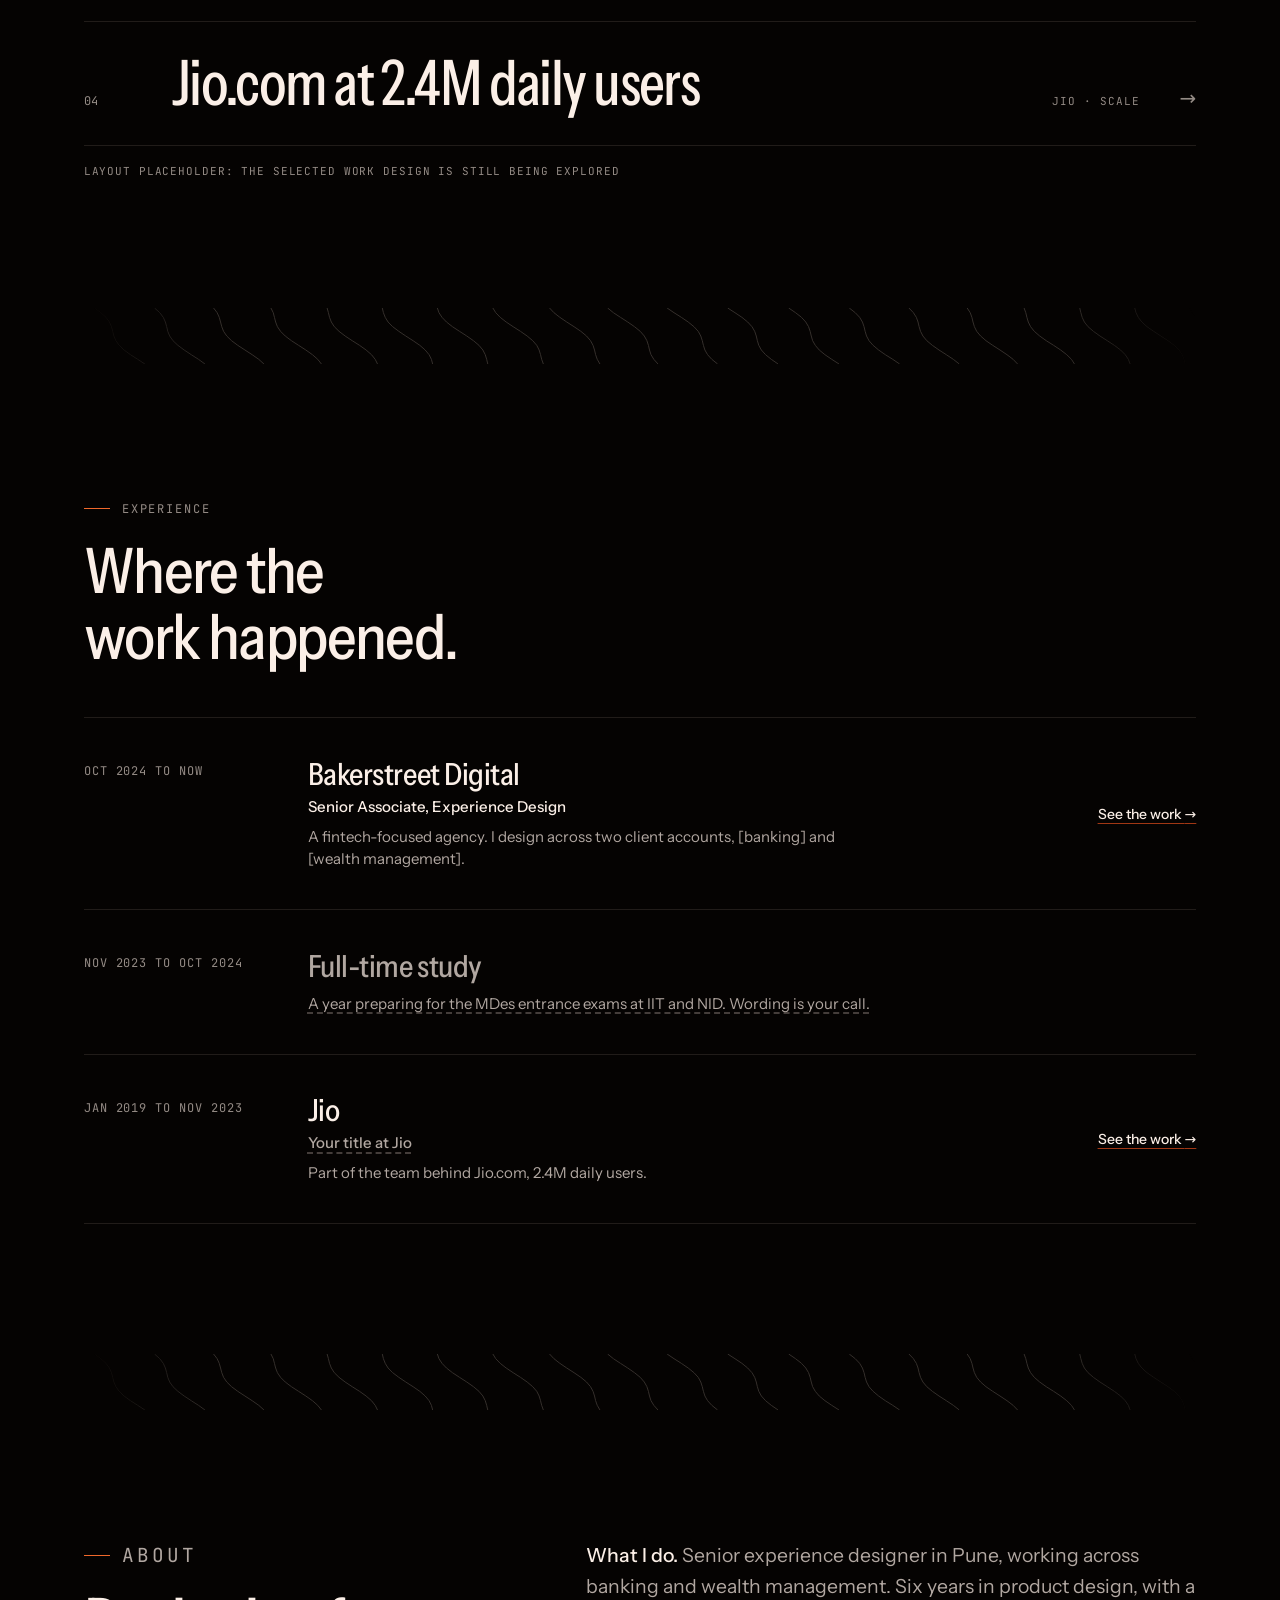
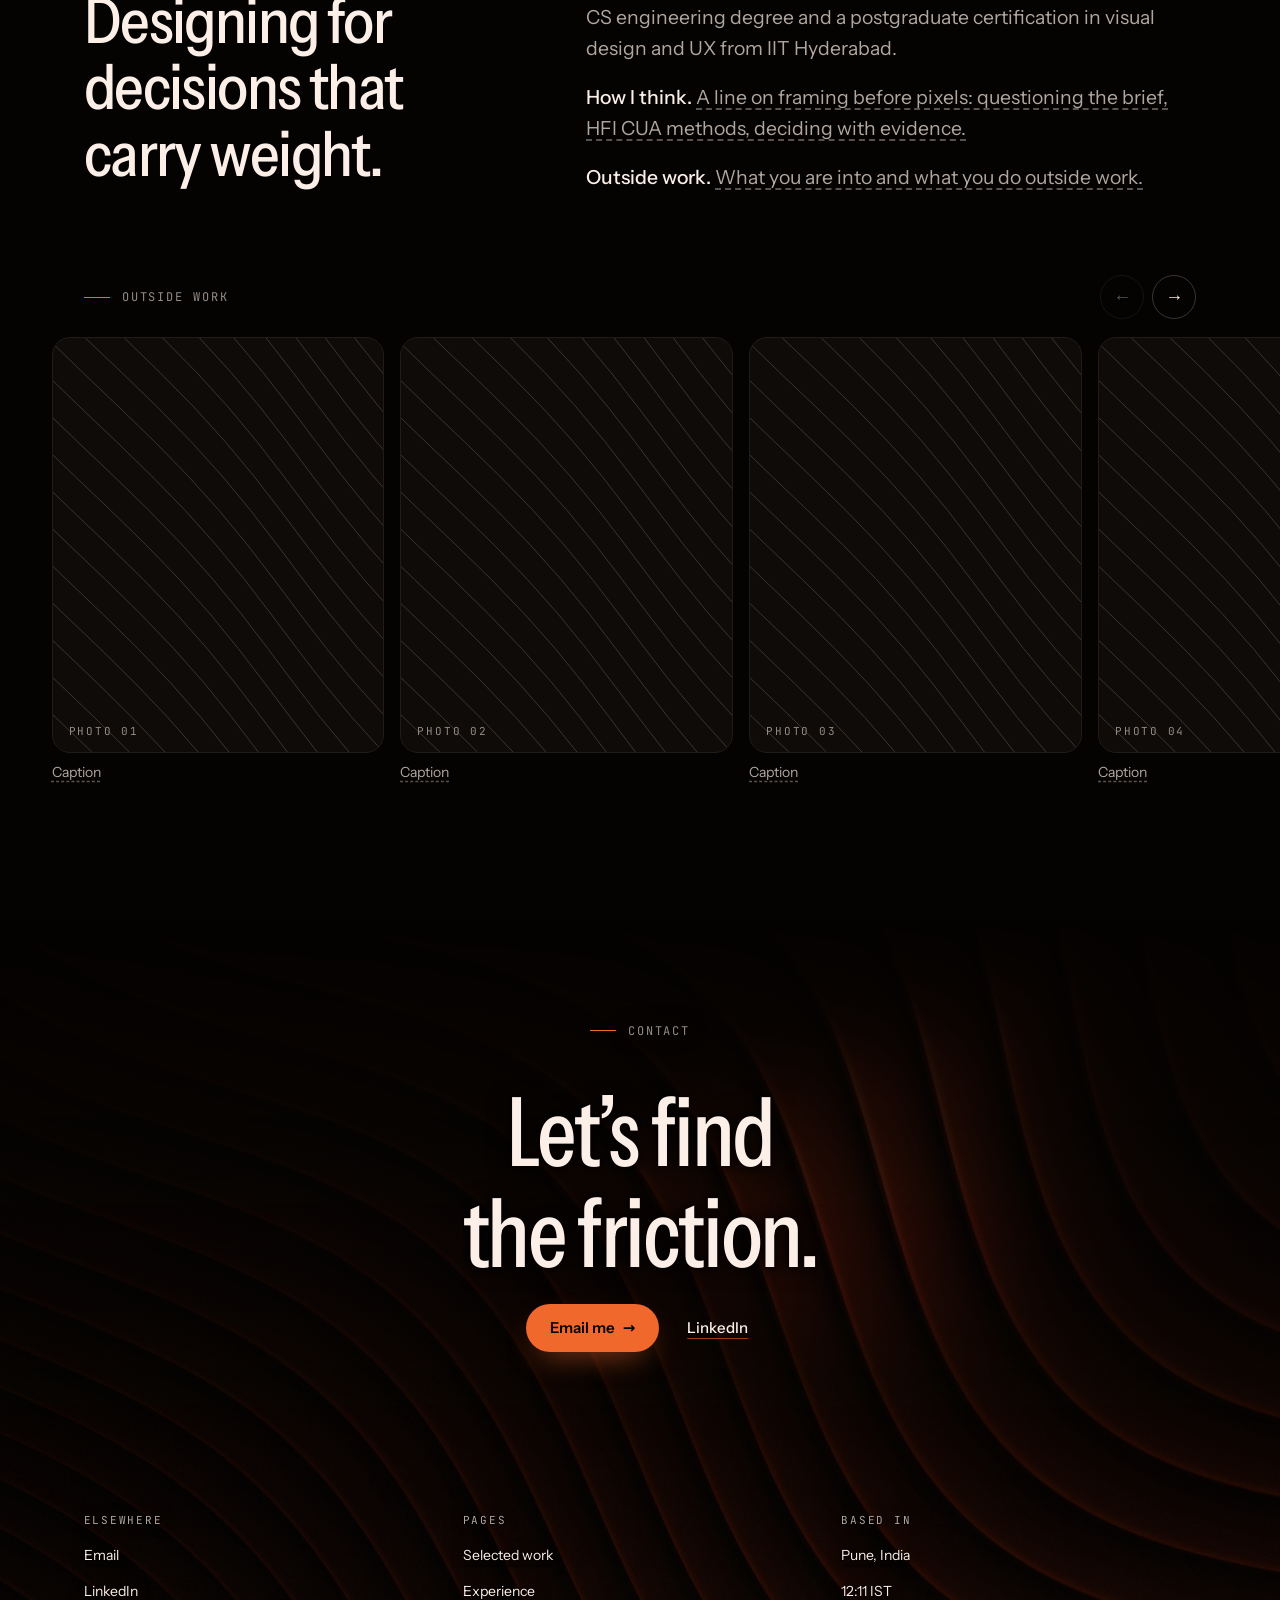
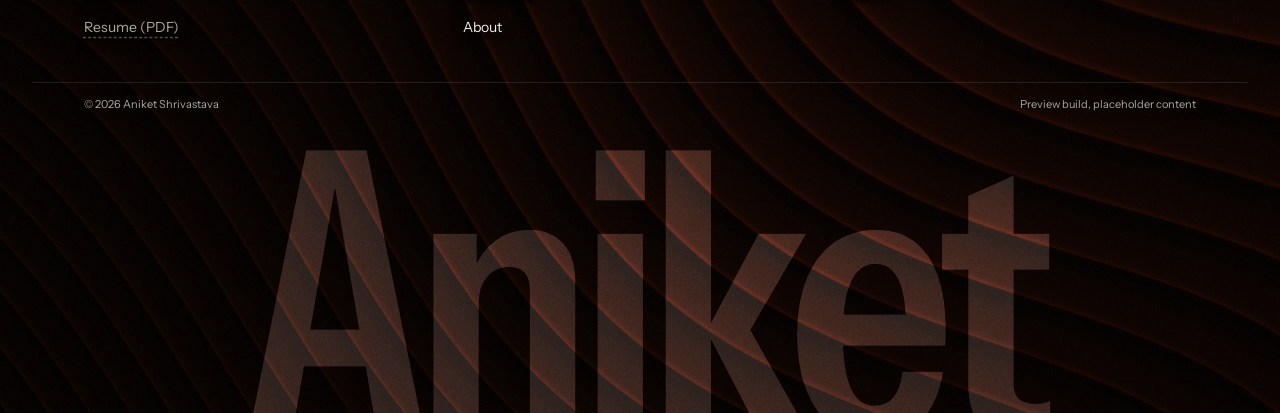
==== commit 1e6503c6: "Landing structure: L0 landing, L1 company pages, L2 case study template - Landing: hero, selected wo" ====
--- a/index.html
+++ b/index.html
@@ -6,13 +6,14 @@
 <title>Aniket Shrivastava, product designer</title>
 <link rel="preload" href="assets/fonts/instrument-sans-latin-wdth-normal.woff2" as="font" type="font/woff2" crossorigin>
 <link rel="stylesheet" href="assets/css/tokens.css">
+<link rel="stylesheet" href="assets/css/site.css">
 <link rel="icon" href="assets/img/favicon.svg" type="image/svg+xml">
 <meta name="description" content="Aniket Shrivastava designs the moments people hand over money and identity. Experience designer across banking and wealth, Pune.">
 <meta name="robots" content="noindex, nofollow"><!-- PREVIEW: remove this line at public launch -->
 <meta name="theme-color" content="#050302">
 <meta property="og:type" content="website">
 <meta property="og:title" content="Aniket Shrivastava, product designer">
-<meta property="og:description" content="Designing the moments people hand over money and identity, across banking and wealth.">
+<meta property="og:description" content="Aniket Shrivastava designs the moments people hand over money and identity. Experience designer across banking and wealth, Pune.">
 <meta property="og:image" content="assets/img/og.jpg">
 <meta name="twitter:card" content="summary_large_image">
 <script>
@@ -21,146 +22,6 @@
   var d = document.documentElement; d.classList.add('split-ready');
   setTimeout(function () { if (!window.SplitText) d.classList.remove('split-ready'); }, 3000); })();
 </script>
-<style>
-@font-face { font-family: "Instrument Sans"; font-style: normal; font-weight: 400 700; font-stretch: 75% 100%; font-display: swap; src: url(assets/fonts/instrument-sans-latin-wdth-normal.woff2) format("woff2-variations"), url(assets/fonts/instrument-sans-latin-wdth-normal.woff2) format("woff2"); }
-@font-face { font-family: "JetBrains Mono"; font-style: normal; font-weight: 400; font-display: swap; src: url(assets/fonts/jetbrains-mono-latin-400-normal.woff2) format("woff2"); }
-@font-face { font-family: "JetBrains Mono"; font-style: normal; font-weight: 500; font-display: swap; src: url(assets/fonts/jetbrains-mono-latin-500-normal.woff2) format("woff2"); }
-:root {
-  /* Colour, type, grid and space all live in assets/css/tokens.css. */
-  color-scheme: dark;
-}
-* { box-sizing: border-box; }
-html { background: var(--color-bg); }
-body { margin: 0; background: var(--color-bg); color: var(--color-text); font-family: var(--font-body); font-weight: var(--fw-body); -webkit-font-smoothing: antialiased; }
-::selection { background: var(--color-selection-bg); color: var(--color-selection-text); }
-:focus-visible { outline: 2px solid var(--color-focus); outline-offset: 3px; border-radius: 6px; }
-a { color: inherit; }
-.wrap { max-width: var(--page-max); margin: 0 auto; padding: 0 var(--page-margin); }
-
-/* ---------- Links and buttons: rest is neutral, every state is ember, and every state also changes shape ---------- */
-.link { color: var(--color-text); text-decoration: underline; text-decoration-color: var(--color-link-underline); text-decoration-thickness: 1px; text-underline-offset: .3em;
-  transition: color var(--dur-state) var(--ease-state), text-decoration-color var(--dur-state) var(--ease-state); }
-.link:hover { color: var(--color-accent-hover); text-decoration-color: var(--color-accent-hover); }
-.btn { display: inline-flex; align-items: center; gap: 8px; min-height: 48px; padding: 0 24px; border-radius: 999px; font-size: var(--fs-button); font-weight: var(--fw-strong); text-decoration: none;
-  transition: background var(--dur-state) var(--ease-state), color var(--dur-state) var(--ease-state), transform var(--dur-state) var(--ease-state), box-shadow var(--dur-state) var(--ease-state); }
-.btn-primary { background: var(--color-accent); color: var(--color-on-accent); box-shadow: 0 12px 32px -14px color-mix(in srgb, var(--color-accent) 80%, transparent); }
-.btn-primary:hover { background: var(--color-accent-hover); transform: translateY(-1px); }
-.btn-primary:active { background: var(--color-accent-pressed); transform: translateY(0); box-shadow: none; }
-.btn-ghost { color: var(--color-text); padding: 0 6px; text-decoration: underline; text-decoration-color: var(--color-link-underline); text-underline-offset: .3em; font-weight: var(--fw-medium); }
-.btn-ghost:hover { color: var(--color-accent-hover); text-decoration-color: var(--color-accent-hover); }
-.btn .arr { display: inline-block; transition: transform var(--dur-state) var(--ease-state); }
-.btn:hover .arr, .case:hover .arr { transform: translateX(3px); }
-.btn-primary:hover .arr.down { transform: translateY(3px); }
-
-/* ---------- Hero: Ember Blinds ---------- */
-.hero { position: relative; height: 100vh; height: 100svh; min-height: 560px; overflow: hidden; display: grid; grid-template-rows: auto 1fr auto; isolation: isolate; background: var(--effect-base); }
-#cv, #cv2 { position: absolute; inset: 0; width: 100%; height: 100%; display: block; z-index: 0; touch-action: pan-y; }
-/* the hero's blinds dissolve into the page: full strength to about half way, then ease to zero at the bottom edge */
-#cv { -webkit-mask: linear-gradient(180deg, #000 0%, #000 50%, rgba(0,0,0,.82) 62%, rgba(0,0,0,.5) 76%, rgba(0,0,0,.2) 89%, transparent 100%);
-  mask: linear-gradient(180deg, #000 0%, #000 50%, rgba(0,0,0,.82) 62%, rgba(0,0,0,.5) 76%, rgba(0,0,0,.2) 89%, transparent 100%); }
-/* the closing band is its mirror: zero at the top, full strength at the bottom of the page */
-#cv2 { -webkit-mask: linear-gradient(0deg, #000 0%, #000 34%, rgba(0,0,0,.82) 48%, rgba(0,0,0,.5) 64%, rgba(0,0,0,.2) 82%, transparent 100%);
-  mask: linear-gradient(0deg, #000 0%, #000 34%, rgba(0,0,0,.82) 48%, rgba(0,0,0,.5) 64%, rgba(0,0,0,.2) 82%, transparent 100%); }
-.hero.no-gl { background: linear-gradient(180deg, transparent 50%, var(--color-bg) 100%), var(--effect-base) url(assets/img/hero-still.jpg) center / cover no-repeat; }
-.closing.no-gl { background: linear-gradient(0deg, transparent 34%, var(--color-bg) 100%), var(--effect-base) url(assets/img/hero-still.jpg) center / cover no-repeat; }
-.hero { background: var(--color-bg); }
-.hero > nav, .hero > .center, .hero > .foot { position: relative; z-index: 1; }
-nav.top { display: flex; align-items: center; justify-content: space-between; gap: 16px; width: 100%; max-width: var(--page-max); margin: 0 auto; padding: 22px var(--page-margin); }
-.mark { font-weight: var(--fw-medium); font-size: var(--fs-button); color: var(--color-text); text-decoration: none; min-height: 44px; display: inline-flex; align-items: center;
-  transition: color var(--dur-state) var(--ease-state); }
-.mark:hover { color: var(--color-accent-hover); }
-.links { display: flex; gap: clamp(14px, 3vw, 32px); }
-.links a { color: var(--color-text-secondary); text-decoration: underline; text-decoration-color: transparent; text-underline-offset: .35em; font-size: var(--fs-button); min-height: 44px; display: inline-flex; align-items: center;
-  transition: color var(--dur-state) var(--ease-state), text-decoration-color var(--dur-state) var(--ease-state); }
-.links a:hover { color: var(--color-accent-hover); text-decoration-color: var(--color-accent-hover); }
-.center { display: grid; align-items: center; width: 100%; max-width: var(--page-max); margin: 0 auto; padding: 0 var(--page-margin); pointer-events: none; }
-.copy { width: 100%; max-width: 46rem; }
-.copy a { pointer-events: auto; }
-@keyframes rise { from { opacity: 0; transform: translateY(14px); } }
-.hero h1 { margin: 0; font-family: var(--font-display); font-weight: var(--fw-display); font-stretch: var(--wdth-display); font-size: var(--fs-display); line-height: var(--lh-display); letter-spacing: var(--ls-display); text-wrap: balance; max-width: 14ch; }
-.hero .sub { margin: 22px 0 0; max-width: 40ch; font-size: var(--fs-lead); line-height: 1.5; color: var(--color-text); text-shadow: 0 0 18px var(--color-bg), 0 0 6px var(--color-bg), 0 1px 2px var(--color-bg); animation: rise 1s .7s var(--ease-state) both; }
-.hero .ctas { display: flex; flex-wrap: wrap; align-items: center; gap: 12px 18px; margin-top: 32px; animation: rise 1s .85s var(--ease-state) both; }
-.hero .btn-ghost { text-shadow: 0 0 14px var(--color-bg), 0 1px 2px var(--color-bg); }
-.foot { width: 100%; max-width: var(--page-max); margin: 0 auto; padding: 0 var(--page-margin) clamp(18px, 3.5vh, 36px); display: flex; justify-content: space-between; align-items: center; gap: 16px;
-  font-family: var(--font-mono); font-size: var(--fs-micro); letter-spacing: var(--ls-label); text-transform: uppercase; color: var(--color-text-tertiary); }
-.foot .hint-touch { display: none; }
-@media (hover: none) { .foot .hint-mouse { display: none; } .foot .hint-touch { display: inline; } }
-
-/* ---------- Slat motif: the hero's slat line, static and grey ---------- */
-.slat-rule { display: block; height: 56px; width: 100%; color: var(--color-border-strong); opacity: .9;
-  -webkit-mask: linear-gradient(90deg, transparent, #000 12%, #000 88%, transparent); mask: linear-gradient(90deg, transparent, #000 12%, #000 88%, transparent); }
-.slat-rule svg, .shot svg { display: block; width: 100%; height: 100%; }
-
-/* ---------- Sections ---------- */
-section.block { position: relative; padding: var(--section-space) 0; }
-.kicker { display: inline-flex; align-items: center; gap: 12px; font-family: var(--font-mono); font-size: var(--fs-label); letter-spacing: var(--ls-label); text-transform: uppercase; color: var(--color-text-tertiary); margin: 0 0 22px; }
-.kicker::before { content: ''; width: 26px; height: 1px; background: var(--color-glow); }
-h2 { margin: 0; font-family: var(--font-display); font-weight: var(--fw-display); font-stretch: var(--wdth-heading); font-size: var(--fs-h2); line-height: var(--lh-heading); letter-spacing: var(--ls-heading); text-wrap: balance; max-width: 18ch; }
-.intro h2 { max-width: 22ch; }
-.stats { display: grid; grid-template-columns: repeat(3, minmax(0, 1fr)); gap: var(--col-gap); margin-top: 56px; border-top: 1px solid var(--color-border); padding-top: 28px; }
-.stat b { display: block; font-family: var(--font-display); font-weight: var(--fw-display); font-stretch: var(--wdth-heading); font-size: var(--fs-stat); letter-spacing: var(--ls-heading); }
-.stat span { font-size: var(--fs-small); color: var(--color-text-secondary); }
-
-/* Case cards: sticky stack; the ember edge light follows the cursor across every card's border */
-.stack { margin-top: 48px; position: relative; }
-.stack .case { position: sticky; top: calc(13vh + var(--i) * 16px); height: min(70vh, 600px); margin-bottom: 16vh; display: grid; grid-template-columns: var(--split); gap: var(--col-gap);
-  padding: clamp(20px, 2.6vw, 34px); border-radius: 26px; background: var(--color-surface); border: 1px solid var(--color-border-strong);
-  box-shadow: 0 -24px 60px -28px rgba(0,0,0,.95); transform-origin: 50% 0; will-change: transform; overflow: hidden; color: inherit; text-decoration: none; }
-.stack .case:last-child { margin-bottom: 4vh; }
-.case-copy { position: relative; z-index: 2; display: flex; flex-direction: column; justify-content: flex-end; gap: 14px; min-width: 0; }
-.case-copy .num { font-family: var(--font-mono); font-size: var(--fs-label); letter-spacing: var(--ls-label); color: var(--color-text-tertiary); margin-bottom: auto; }
-.case h3 { margin: 0; font-size: var(--fs-h3); font-weight: var(--fw-strong); letter-spacing: var(--ls-title); line-height: var(--lh-title); }
-.case p { margin: 4px 0 0; font-size: var(--fs-body); line-height: var(--lh-body); color: var(--color-text-secondary); max-width: 46ch; }
-.more { font-size: var(--fs-small); font-weight: var(--fw-medium); color: var(--color-text); display: inline-flex; gap: 6px; margin-top: 6px; text-decoration: underline; text-decoration-color: var(--color-link-underline); text-underline-offset: .3em;
-  transition: color var(--dur-state) var(--ease-state), text-decoration-color var(--dur-state) var(--ease-state); }
-.case:hover .more, .case:focus-visible .more { color: var(--color-accent-hover); text-decoration-color: var(--color-accent-hover); }
-.tags { display: flex; flex-wrap: wrap; gap: 8px; }
-.tags span { font-family: var(--font-mono); font-size: var(--fs-micro); letter-spacing: calc(var(--ls-label) * .5); text-transform: uppercase; padding: 6px 10px; border-radius: 999px; background: var(--color-surface-raised); border: 1px solid var(--color-border); color: var(--color-text-tertiary); }
-.dim { position: absolute; inset: 0; z-index: 5; background: var(--color-bg); opacity: 0; pointer-events: none; border-radius: inherit; }
-.case .shot { z-index: 2; height: 100%; min-height: 0; border-radius: 18px; border: 1px solid var(--color-border); background: var(--color-bg); position: relative; overflow: hidden; color: var(--color-border-strong);
-  transition: border-color var(--dur-reveal) var(--ease-state), color var(--dur-reveal) var(--ease-state); }
-.case .shot svg { position: absolute; inset: 0; }
-.case .shot::after { content: attr(data-label); position: absolute; left: 18px; bottom: 16px; font-family: var(--font-mono); font-size: var(--fs-micro); letter-spacing: var(--ls-label); text-transform: uppercase; color: var(--color-text-tertiary); }
-.case:hover .shot, .case.active .shot { border-color: var(--color-border-strong); color: var(--ink-600); }
-.case::before { content: ''; position: absolute; inset: 0; border-radius: inherit; pointer-events: none; z-index: 4; padding: 1.5px;
-  background: radial-gradient(380px circle at var(--x, 50%) var(--y, 50%), var(--color-glow), color-mix(in srgb, var(--color-glow) 28%, transparent) 40%, transparent 70%);
-  -webkit-mask: linear-gradient(#000 0 0) content-box, linear-gradient(#000 0 0); -webkit-mask-composite: xor;
-  mask: linear-gradient(#000 0 0) content-box, linear-gradient(#000 0 0); mask-composite: exclude;
-  opacity: 0; transition: opacity var(--dur-reveal) ease; }
-.stack.lit .case::before { opacity: 1; }
-.spot { position: absolute; inset: 0; border-radius: inherit; pointer-events: none; z-index: 1; opacity: 0; transition: opacity var(--dur-reveal) ease;
-  background: radial-gradient(520px circle at var(--x, 50%) var(--y, 50%), color-mix(in srgb, var(--color-glow) 12%, transparent), transparent 45%); }
-.case:hover .spot, .case.active .spot { opacity: 1; }
-
-.steps { list-style: none; margin: 48px 0 0; padding: 0; display: grid; grid-template-columns: repeat(4, minmax(0, 1fr)); border-top: 1px solid var(--color-border); }
-.steps li { padding: 28px 24px 0 0; }
-.steps .n { font-family: var(--font-mono); font-size: var(--fs-label); color: var(--color-text-tertiary); }
-.steps h3 { margin: 14px 0 8px; font-size: var(--fs-h4); font-weight: var(--fw-strong); }
-.steps p { margin: 0; font-size: var(--fs-body); line-height: var(--lh-body); color: var(--color-text-secondary); }
-.about { display: grid; grid-template-columns: var(--split); gap: calc(var(--col-gap) * 1.8); align-items: center; }
-.portrait { aspect-ratio: 4 / 5; border-radius: 20px; background: var(--color-surface); border: 1px solid var(--color-border-strong); display: grid; place-items: center; font-family: var(--font-mono); font-size: var(--fs-micro); letter-spacing: var(--ls-label); text-transform: uppercase; color: var(--color-text-tertiary); }
-.about p { font-size: var(--fs-lead); line-height: calc(var(--lh-body) + .1); color: var(--color-text-secondary); margin: 20px 0 0; max-width: 52ch; }
-.contact { text-align: center; display: grid; justify-items: center; gap: 22px; }
-.contact h2 { font-size: var(--fs-display-2); font-stretch: var(--wdth-display); max-width: 12ch; }
-.contact .row { display: flex; flex-wrap: wrap; justify-content: center; align-items: center; gap: 12px 22px; }
-.closing { position: relative; isolation: isolate; min-height: 100vh; min-height: 100svh; display: grid; grid-template-rows: 1fr auto; background: var(--color-bg); overflow: hidden; }
-.closing > section, .closing > footer { position: relative; z-index: 1; }
-.closing > section { align-self: start; padding-top: calc(var(--section-space) * .8); }
-.closing h2, .closing .kicker { text-shadow: 0 0 22px var(--color-bg), 0 0 8px var(--color-bg); }
-footer.site { padding: 26px 0 34px; font-size: var(--fs-small); color: var(--color-text); text-shadow: 0 0 14px var(--color-bg), 0 0 5px var(--color-bg), 0 1px 2px var(--color-bg); }
-footer.site .wrap { display: flex; flex-wrap: wrap; justify-content: space-between; gap: 12px; }
-
-/* headings are hidden only until SplitText has split them into masked lines */
-.split-ready .hero h1, .split-ready main h2 { visibility: hidden; }
-h1 .line-mask, h2 .line-mask { padding-bottom: var(--mask-room); margin-bottom: calc(var(--mask-room) * -1); padding-top: .04em; margin-top: -.04em; }
-.reveal { opacity: 0; transform: translateY(24px); transition: opacity .8s ease, transform .8s cubic-bezier(.2,.7,.2,1); }
-.reveal.in { opacity: 1; transform: none; }
-.skip { position: fixed; left: 16px; top: 12px; z-index: 100; padding: 10px 16px; border-radius: 999px; background: var(--color-accent); color: var(--color-on-accent); font-weight: var(--fw-strong); text-decoration: none; transform: translateY(-160%); transition: transform .2s; }
-.skip:focus-visible { transform: none; }
-@media (max-width: 860px) { .stack .case { grid-template-columns: 1fr; grid-template-rows: auto 1fr; height: min(76svh, 640px); top: calc(10svh + var(--i) * 12px); } .case-copy .num { margin-bottom: 0; } .steps { grid-template-columns: repeat(2, minmax(0, 1fr)); } .about { grid-template-columns: 1fr; } .portrait { max-width: 320px; } }
-@media (max-width: 560px) { .stats { grid-template-columns: 1fr; } .steps { grid-template-columns: 1fr; } .links a:not(:last-child) { display: none; } .center { align-items: end; padding-bottom: 28px; } }
-@media (prefers-reduced-motion: reduce) { .reveal { opacity: 1; transform: none; transition: none; } .btn, .btn .arr, .link { transition: none; } .btn-primary:hover { transform: none; } .hero .sub, .hero .ctas { animation: none; } .foot .hint-mouse, .foot .hint-touch { display: none !important; } }
-</style>
 </head>
 <body>
 <!-- ===== HERO EFFECT SETTINGS: Ember Blinds ===========================================
@@ -181,8 +42,8 @@
 <header class="hero" aria-labelledby="hero-h">
   <canvas id="cv" aria-hidden="true"></canvas>
   <nav class="top" aria-label="Main">
-    <a class="mark" href="#">Aniket Shrivastava</a>
-    <div class="links"><a href="#work">Work</a><a href="#about">About</a><a href="#contact">Contact</a></div>
+    <a class="mark" href="index.html">Aniket Shrivastava</a>
+    <div class="links"><a href="index.html#work">Work</a><a href="index.html#experience">Experience</a><a href="index.html#about">About</a><a href="index.html#contact">Contact</a></div>
   </nav>
   <div class="center">
     <div class="copy">
@@ -198,44 +59,30 @@
 </header>
 
 <main>
-  <section class="block intro" id="about-intro">
+  <section class="block" id="work">
     <div class="wrap">
-      <p class="kicker reveal">What I do</p>
-      <h2>Six years designing the moments where money, identity and trust meet.</h2>
-      <div class="stats">
-        <div class="stat reveal"><b>6+</b><span>years in product and experience design</span></div>
-        <div class="stat reveal"><b>2.4M</b><span>daily users on Jio.com, designed with the core team</span></div>
-        <div class="stat reveal"><b>2</b><span>fintech accounts today, banking and wealth</span></div>
-      </div>
+      <p class="kicker reveal">Selected work</p>
+      <h2>Proof, in four case studies.</h2>
+      <ol class="index">
+        <li class="reveal"><a href="case/identity-consent.html"><span class="n">01</span><span class="t"><span class="tbd">Identity and consent, rebuilt for trust</span></span><span class="m">[banking] &middot; Identity</span><span class="arr" aria-hidden="true">&rarr;</span></a></li>
+        <li class="reveal"><a href="case/add-asset.html"><span class="n">02</span><span class="t">Add Asset, one guided flow for every asset type</span><span class="m">[wealth management] &middot; Wealth Office</span><span class="arr" aria-hidden="true">&rarr;</span></a></li>
+        <li class="reveal"><a href="case/insight-management.html"><span class="n">03</span><span class="t">Insight Management System</span><span class="m">[wealth management] &middot; AI systems</span><span class="arr" aria-hidden="true">&rarr;</span></a></li>
+        <li class="reveal"><a href="case/jio-com.html"><span class="n">04</span><span class="t">Jio.com at 2.4M daily users</span><span class="m">Jio &middot; Scale</span><span class="arr" aria-hidden="true">&rarr;</span></a></li>
+      </ol>
+      <p class="note-tbd">Layout placeholder: the selected work design is still being explored</p>
     </div>
   </section>
 
   <div class="wrap"><span class="slat-rule" aria-hidden="true"></span></div>
 
-  <section class="block" id="work">
+  <section class="block" id="experience">
     <div class="wrap">
-      <p class="kicker reveal">Selected work</p>
-      <h2>Case studies</h2>
-      <div class="stack">
-        <a class="case" href="#" style="--i:0"><div class="case-copy"><span class="num">01 / 04</span><div class="tags"><span>[banking]</span><span>Identity</span></div><h3>Identity and consent, rebuilt for trust</h3><p>Placeholder summary. The problem, the reframe and the measurable change in one or two lines.</p><span class="more">Read the case study <span class="arr" aria-hidden="true">&rarr;</span></span></div><div class="shot" data-label="Case 01"></div><b class="dim" aria-hidden="true"></b></a>
-        <a class="case" href="#" style="--i:1"><div class="case-copy"><span class="num">02 / 04</span><div class="tags"><span>[wealth management]</span><span>Wealth Office</span></div><h3>Add Asset, from 12 forms to one flow</h3><p>Placeholder summary. How every asset type got a single, guided way in.</p><span class="more">Read the case study <span class="arr" aria-hidden="true">&rarr;</span></span></div><div class="shot" data-label="Case 02"></div><b class="dim" aria-hidden="true"></b></a>
-        <a class="case" href="#" style="--i:2"><div class="case-copy"><span class="num">03 / 04</span><div class="tags"><span>[wealth management]</span><span>AI systems</span></div><h3>Insight Management System</h3><p>Placeholder summary. Turning scattered client insight into something advisers act on.</p><span class="more">Read the case study <span class="arr" aria-hidden="true">&rarr;</span></span></div><div class="shot" data-label="Case 03"></div><b class="dim" aria-hidden="true"></b></a>
-        <a class="case" href="#" style="--i:3"><div class="case-copy"><span class="num">04 / 04</span><div class="tags"><span>Jio</span><span>Scale</span></div><h3>Jio.com at 2.4M daily users</h3><p>Placeholder summary. Designing for reach, speed and a very wide audience.</p><span class="more">Read the case study <span class="arr" aria-hidden="true">&rarr;</span></span></div><div class="shot" data-label="Case 04"></div><b class="dim" aria-hidden="true"></b></a>
-      </div>
-    </div>
-  </section>
-
-  <div class="wrap"><span class="slat-rule" aria-hidden="true"></span></div>
-
-  <section class="block" id="approach">
-    <div class="wrap">
-      <p class="kicker reveal">How I work</p>
-      <h2>From first principles to shipped product.</h2>
-      <ol class="steps">
-        <li class="reveal"><span class="n">01</span><h3>Frame</h3><p>Question the brief, surface the assumptions and find the real friction.</p></li>
-        <li class="reveal"><span class="n">02</span><h3>Map</h3><p>Journeys, decision moments and edge cases, before any screen.</p></li>
-        <li class="reveal"><span class="n">03</span><h3>Prototype</h3><p>High-fidelity prototypes, so teams react to the real thing, not a picture.</p></li>
-        <li class="reveal"><span class="n">04</span><h3>Ship</h3><p>Work alongside engineering until it holds up in production.</p></li>
+      <p class="kicker reveal">Experience</p>
+      <h2>Where the work happened.</h2>
+      <ol class="exp">
+        <li class="reveal"><a href="work/bakerstreet.html"><span class="when">Oct 2024 to now</span><span><span class="co">Bakerstreet Digital</span><span class="role">Senior Associate, Experience Design</span><span class="what">A fintech-focused agency. I design across two client accounts, [banking] and [wealth management].</span></span><span class="go">See the work <span aria-hidden="true">&rarr;</span></span></a></li>
+        <li class="reveal gap"><div><span class="when">Nov 2023 to Oct 2024</span><span><span class="co">Full-time study</span><span class="what"><span class="tbd">A year preparing for the MDes entrance exams at IIT and NID. Wording is your call.</span></span></span><span></span></div></li>
+        <li class="reveal"><a href="work/jio.html"><span class="when">Jan 2019 to Nov 2023</span><span><span class="co">Jio</span><span class="role"><span class="tbd">Your title at Jio</span></span><span class="what">Part of the team behind Jio.com, 2.4M daily users.</span></span><span class="go">See the work <span aria-hidden="true">&rarr;</span></span></a></li>
       </ol>
     </div>
   </section>
@@ -244,16 +91,30 @@
 
   <section class="block" id="about">
     <div class="wrap about">
-      <div class="portrait reveal">Portrait</div>
       <div>
         <p class="kicker reveal">About</p>
         <h2>Designing for decisions that carry weight.</h2>
-        <p class="reveal">Placeholder bio. Senior experience designer in Pune, working across banking and wealth management. Postgraduate in visual design and UX from IIT Hyderabad.</p>
+      </div>
+      <div class="reveal">
+        <p><b>What I do.</b> Senior experience designer in Pune, working across banking and wealth management. Six years in product design, with a CS engineering degree and a postgraduate certification in visual design and UX from IIT Hyderabad.</p>
+        <p><b>How I think.</b> <span class="tbd">A line on framing before pixels: questioning the brief, HFI CUA methods, deciding with evidence.</span></p>
+        <p><b>Outside work.</b> <span class="tbd">What you are into and what you do outside work.</span></p>
       </div>
     </div>
+    <div class="carousel" aria-roledescription="carousel" aria-label="Life outside work">
+      <div class="wrap car-head"><span class="kicker" style="margin:0">Outside work</span><div class="car-btns"><button type="button" data-dir="-1" aria-label="Previous photos">&larr;</button><button type="button" data-dir="1" aria-label="Next photos">&rarr;</button></div></div>
+      <ul class="track" tabindex="0" aria-label="Photos, scroll sideways">
+          <li><div class="tile"><span>Photo 01</span></div><p class="cap"><span class="tbd">Caption</span></p></li>
+          <li><div class="tile"><span>Photo 02</span></div><p class="cap"><span class="tbd">Caption</span></p></li>
+          <li><div class="tile"><span>Photo 03</span></div><p class="cap"><span class="tbd">Caption</span></p></li>
+          <li><div class="tile"><span>Photo 04</span></div><p class="cap"><span class="tbd">Caption</span></p></li>
+          <li><div class="tile"><span>Photo 05</span></div><p class="cap"><span class="tbd">Caption</span></p></li>
+          <li><div class="tile"><span>Photo 06</span></div><p class="cap"><span class="tbd">Caption</span></p></li>
+      </ul>
+    </div>
   </section>
+</main>
 
-</main>
 <div class="closing">
   <canvas id="cv2" aria-hidden="true"></canvas>
   <section class="block" id="contact">
@@ -266,299 +127,20 @@
       </div>
     </div>
   </section>
-  <footer class="site"><div class="wrap"><span>Aniket, Pune</span><span>Homepage sample, placeholder content</span></div></footer>
+  <footer class="site">
+    <div class="wrap fcols">
+      <div><h3>Elsewhere</h3><ul><li><a href="#">Email</a></li><li><a href="#">LinkedIn</a></li><li><a href="#"><span class="tbd">Resume (PDF)</span></a></li></ul></div>
+      <div><h3>Pages</h3><ul><li><a href="index.html#work">Selected work</a></li><li><a href="index.html#experience">Experience</a></li><li><a href="index.html#about">About</a></li></ul></div>
+      <div><h3>Based in</h3><ul><li><span>Pune, India</span></li><li><span data-clock>IST</span></li></ul></div>
+    </div>
+    <div class="wrap legal"><span>&copy; 2026 Aniket Shrivastava</span><span>Preview build, placeholder content</span></div>
+    <p class="bigname" aria-hidden="true"><span class="base">Aniket</span><span class="lit">Aniket</span></p>
+  </footer>
 </div>
-
-<script>
-/* =================== Ember Blinds hero ===================
-   The steel blinds geometry (slats, angle, perspective, curves, crease, sheen, sway, click ripple), lit by heat instead of a spotlight.
-   The cursor leaves a wide, soft trail of heat behind it that spreads, rises and fades; the slats open slightly where it is warm.
-   No movement, no heat, so there is never a bright point under the pointer. A slow ember wanders when nobody is moving.
-   The loop only runs while the hero is on screen. */
-function emberBlinds(hero, canvas) {
-  if (!hero || !canvas) return;
-  var SCHEMA = { count: [1, 40, 21], minWidth: [0, 200, 58], angle: [-90, 90, 48], persp: [-1, 1, -0.45], curves: [0, 30, 6.4], freq: [0.5, 20, 6], drift: [0, 2, 0.42],
-    irregular: [0, 1, 0.11], profile: [-1, 1, 0], crease: [0, 1.5, 0.87], seam: [0, 1, 0.12], relief: [0, 1, 1], shine: [0, 2, 0.31], sway: [0, 1, 0.4], bend: [0, 3, 0.6],
-    tiltHeat: [0, 1.5, 0.76], size: [0, 1, 0.6], amount: [0, 2, 1], spread: [0, 1, 0.6], linger: [0, 1, 0.65], rise: [0, 1.5, 0.35], lag: [0, 1, 0.5], idle: [0, 1, 0.6],
-    intensity: [0.3, 2.5, 1.25], ambient: [0, 0.6, 0.12], grain: [0, 1.5, 0.45] };
-  var P = {}, raw = {}; try { raw = JSON.parse(document.getElementById('effect-settings').textContent) || {}; } catch (e) {}
-  for (var k in SCHEMA) { var r = SCHEMA[k], v = Number(raw[k]); P[k] = isFinite(v) && raw[k] !== undefined && raw[k] !== null ? Math.min(r[1], Math.max(r[0], v)) : r[2]; }
-  P.shineRight = raw.shineRight === true;
-  var css = getComputedStyle(document.documentElement);
-  var stops = ['--effect-peak', '--effect-glow', '--effect-deep', '--effect-base'].map(function (n) { return css.getPropertyValue(n).trim() || '#000000'; });
-  var hexRGB = function (h) { var c = h.replace('#', ''); return [parseInt(c.substr(0, 2), 16) / 255, parseInt(c.substr(2, 2), 16) / 255, parseInt(c.substr(4, 2), 16) / 255]; };
-  var STOPS = new Float32Array([].concat(hexRGB(stops[0]), hexRGB(stops[1]), hexRGB(stops[2]), hexRGB(stops[3])));
-  var reduce = false; try { reduce = matchMedia('(prefers-reduced-motion: reduce)').matches; } catch (e) {}
-  var mobile = false; try { mobile = matchMedia('(hover: none) and (pointer: coarse)').matches; } catch (e) {}
-  var gl = canvas.getContext('webgl2', { antialias: false, alpha: false, powerPreference: 'high-performance' });
-  if (!gl) { hero.classList.add('no-gl'); return; }
-
-  var VS = '#version 300 es\nvoid main(){ vec2 p = vec2(float((gl_VertexID << 1) & 2), float(gl_VertexID & 2)); gl_Position = vec4(p * 2.0 - 1.0, 0.0, 1.0); }';
-  var FS = `#version 300 es
-precision highp float;
-uniform vec2 uRes; uniform float uTime; uniform float uAngle; uniform float uCount; uniform float uPersp; uniform float uCurves;
-uniform float uFreq; uniform float uCurvePhase; uniform float uIrr; uniform float uProfile; uniform float uCrease; uniform float uSeam; uniform float uShineFlip;
-uniform float uRelief; uniform float uShine; uniform float uSway; uniform float uBend; uniform float uTiltHeat;
-uniform sampler2D uTrail; uniform float uIntensity; uniform float uAmbient; uniform float uGrain; uniform vec3 uStops[4]; uniform vec4 uWaves[4];
-out vec4 outColor;
-float hash(vec2 p){ vec3 q = fract(vec3(p.xyx) * 0.1031); q += dot(q, q.yzx + 33.33); return fract((q.x + q.y) * q.z); }
-vec2 rotate2D(vec2 p, float a){ float c = cos(a), s = sin(a); return mat2(c, -s, s, c) * p; }
-// the steel blinds' own slat space: rotation, perspective widening, and the sine curves
-vec2 blindSpace(vec2 uv0){
-  float aspect = uRes.x / uRes.y;
-  vec2 p = uv0 * 2.0 - 1.0; p.x *= aspect;
-  vec2 pr = rotate2D(p, uAngle); pr.x /= aspect;
-  vec2 uv = pr * 0.5 + 0.5;
-  if (abs(uPersp) > 0.001) { float k = uPersp * 2.2; uv.x = (exp(k * uv.x) - 1.0) / (exp(k) - 1.0); }
-  if (uCurves > 0.0) { float a = uv.y * uFreq + uCurvePhase, b = uv.x * uFreq, w = 0.01 * uCurves; uv.x += sin(a) * w; uv.y += cos(b) * w; }
-  return uv;
-}
-vec3 grad(float t){ t = clamp(t, 0.0, 1.0) * 3.0; int i = int(min(floor(t), 2.0)); return mix(uStops[i], uStops[i + 1], t - float(i)); }
-float heatAt(vec2 uv){ return 1.0 - exp(-texture(uTrail, uv).r * 1.4); }
-void main(){
-  vec2 frag = gl_FragCoord.xy; vec2 uv0 = frag / uRes; float aspect = uRes.x / uRes.y;
-  vec2 bm = blindSpace(uv0);
-  float count = max(uCount, 1.0); float phase = bm.x * count;
-  phase += uIrr * 0.9 * sin(bm.x * count * 0.83 + 1.7) * (0.6 + 0.4 * sin(bm.x * count * 0.29 + 0.4)); // uneven slat widths
-  float slat = floor(phase); float s = phase - slat;
-  float aa = clamp(count * 1.25 / min(uRes.x, uRes.y), 0.001, 0.12) * (1.0 + uSeam * 7.0);       // wider seam between slats
-  float edgeBlend = 1.0 - smoothstep(0.0, aa, min(s, 1.0 - s));
-  float across = mix(s, 0.5, edgeBlend); if (uShineFlip > 0.5) across = 1.0 - across;
-  // each slat is a curved surface: it shows the heat behind it shifted across the slat, so neighbours do not line up
-  float c = cos(uAngle), sn = sin(uAngle);
-  vec2 dirUV = vec2(c / aspect, sn) * 0.5;
-  float heat = heatAt(uv0 + dirUV * (across - 0.5) * uBend / count * 2.0);
-  // slats tilt: their own sway, plus they open where it is warm (the blinds' hover tilt, driven by heat, not a pointer)
-  float tilt = uSway * 0.5 * sin(uTime * 0.9 + slat * 0.55) * (0.6 + 0.4 * sin(uTime * 0.37 + slat * 0.21));
-  tilt += uTiltHeat * heat * 1.1;
-  float pulse = 0.0;
-  for (int i = 0; i < 4; i++) {
-    vec4 wv = uWaves[i]; if (wv.w <= 0.0) continue;
-    float age = uTime - wv.z; if (age < 0.0 || age > 1.6) continue;
-    float life = age / 1.6; vec2 o = blindSpace(wv.xy / uRes);
-    float k = (abs(slat + 0.5 - o.x * count) - age * max(count, 4.0) * 0.95) / (0.8 + life * 1.2);
-    float along = (bm.y - o.y) / max(0.42 + life * 0.5, 0.01);
-    float ring = exp(-k * k) * exp(-along * along) * (1.0 - life) * (1.0 - life) * smoothstep(0.0, 0.2, age);
-    tilt += ring * 0.9; pulse += ring;
-  }
-  float ramp = pow(clamp(across, 0.0, 1.0), exp(tilt * 0.9));                 // 0 = the lit edge, 1 = into the fold
-  float crease = uCrease * 0.38 * smoothstep(0.62, 1.0, ramp);
-  // the glow: the heat field, plus a faint ember that always sits in the slats so the structure never goes fully dark
-  float amb = uAmbient * (0.35 + 0.65 * smoothstep(0.0, 1.0, bm.x)) * (0.75 + 0.25 * sin(bm.y * 3.0 + uTime * 0.15));
-  float g = heat * uIntensity + amb;
-  float body = 1.0 - uRelief * 0.8 * pow(ramp, exp(-uProfile * 1.3));         // profile: flat (light falls off late) to round (falls off early)
-  float sheen = uShine * exp(-pow((across - 0.035) / 0.07, 2.0)) * (1.0 - edgeBlend);
-  float lum = g * body - crease * g * 0.6 + sheen * (0.1 + 1.1 * g) + pulse * 0.12 * (0.3 + g);
-  lum = max(lum, 0.0); lum = pow(lum, 1.2); lum = lum / (1.0 + 0.35 * lum);    // soft shoulder: the glow never clips to a hot point
-  vec3 col = grad(1.0 - clamp(lum, 0.0, 1.0));
-  col *= 1.0 - min(0.45 * uRelief + 0.5 * uSeam, 0.95) * edgeBlend;            // the dark seam between slats
-  float n = hash(frag + fract(uTime) * 61.0) + hash(frag.yx + 17.0) - 1.0;
-  col += n * 0.07 * uGrain * (0.3 + 0.7 * smoothstep(0.0, 0.5, lum));
-  col *= 1.0 - 0.22 * pow(length(uv0 - 0.5) * 1.25, 2.0);
-  outColor = vec4(max(col, uStops[3] * 0.6), 1.0);
-}`;
-  // heat field: spreads, rises, fades; deposits come from a point lagging the cursor and scale with its speed
-  var SFS = `#version 300 es
-precision highp float;
-uniform sampler2D uPrev; uniform vec2 uTexel; uniform vec2 uA; uniform vec2 uB; uniform float uRad; uniform float uAmt; uniform float uKeep;
-uniform float uSpread; uniform float uRise; uniform float uAsp; uniform float uT;
-out vec4 o;
-float h2(vec2 p){ vec3 q = fract(vec3(p.xyx) * 0.1031); q += dot(q, q.yzx + 33.33); return fract((q.x + q.y) * q.z); }
-float n2(vec2 p){ vec2 i = floor(p), f = fract(p); vec2 u = f * f * (3.0 - 2.0 * f); return mix(mix(h2(i), h2(i + vec2(1, 0)), u.x), mix(h2(i + vec2(0, 1)), h2(i + vec2(1, 1)), u.x), u.y); }
-void main() {
-  vec2 uv = gl_FragCoord.xy * uTexel;
-  vec2 wob = (vec2(n2(uv * 5.0 + uT * 0.25), n2(uv * 5.0 + 19.0 - uT * 0.25)) - 0.5) * uTexel * 2.6;
-  vec2 src = uv - vec2(0.0, uRise) * uTexel + wob;
-  vec2 e = uTexel * 1.8;
-  float c = texture(uPrev, src).r;
-  float nb = texture(uPrev, src + vec2(e.x, 0)).r + texture(uPrev, src - vec2(e.x, 0)).r + texture(uPrev, src + vec2(0, e.y)).r + texture(uPrev, src - vec2(0, e.y)).r;
-  float h = mix(c, nb * 0.25, uSpread) * uKeep;
-  vec2 pa = (uv - uA) * vec2(uAsp, 1.0), ba = (uB - uA) * vec2(uAsp, 1.0);
-  float t = clamp(dot(pa, ba) / max(dot(ba, ba), 1e-8), 0.0, 1.0); float d = length(pa - ba * t);
-  h += uAmt * exp(-d * d / (uRad * uRad));
-  o = vec4(min(h, 5.0), 0.0, 0.0, 1.0);
-}`;
-  function sh(t, s) { var x = gl.createShader(t); gl.shaderSource(x, s); gl.compileShader(x); if (!gl.getShaderParameter(x, gl.COMPILE_STATUS)) { console.error(gl.getShaderInfoLog(x)); return null; } return x; }
-  function link(fs) { var p = gl.createProgram(), a = sh(gl.VERTEX_SHADER, VS), b = sh(gl.FRAGMENT_SHADER, fs); if (!a || !b) return null; gl.attachShader(p, a); gl.attachShader(p, b); gl.linkProgram(p);
-    if (!gl.getProgramParameter(p, gl.LINK_STATUS)) { console.error(gl.getProgramInfoLog(p)); return null; }
-    var L = {}, n = gl.getProgramParameter(p, gl.ACTIVE_UNIFORMS); for (var i = 0; i < n; i++) { var nm = gl.getActiveUniform(p, i).name.replace(/\[0\]$/, ''); L[nm] = gl.getUniformLocation(p, nm); } return { p: p, u: L }; }
-  var main = link(FS), sim = link(SFS); if (!main || !sim) { hero.classList.add('no-gl'); return; }
-  var vao = gl.createVertexArray();
-  var floatOK = !!gl.getExtension('EXT_color_buffer_float'); gl.getExtension('OES_texture_float_linear');
-
-  var W = 1, H = 1, ratio = 1, time = 0, last = 0, raf = 0, onScreen = true, idleFor = 99, idleMix = 1;
-  var waves = new Float32Array(16), wi = 0, pointer = { x: 0, y: 0, inside: false };
-  var trail = { w: 0, h: 0, tex: [], fbo: [], cur: 0 }, follow = null, prevF = null;
-  function makeTrail() {
-    var w = Math.max(64, Math.round(W / 4)), h = Math.max(64, Math.round(H / 4));
-    trail.tex.forEach(function (t) { gl.deleteTexture(t); }); trail.fbo.forEach(function (f) { gl.deleteFramebuffer(f); }); trail.tex = []; trail.fbo = [];
-    for (var j = 0; j < 2; j++) { var t = gl.createTexture(); gl.bindTexture(gl.TEXTURE_2D, t);
-      if (floatOK) gl.texImage2D(gl.TEXTURE_2D, 0, gl.RGBA16F, w, h, 0, gl.RGBA, gl.HALF_FLOAT, null); else gl.texImage2D(gl.TEXTURE_2D, 0, gl.RGBA, w, h, 0, gl.RGBA, gl.UNSIGNED_BYTE, null);
-      gl.texParameteri(gl.TEXTURE_2D, gl.TEXTURE_MIN_FILTER, gl.LINEAR); gl.texParameteri(gl.TEXTURE_2D, gl.TEXTURE_MAG_FILTER, gl.LINEAR);
-      gl.texParameteri(gl.TEXTURE_2D, gl.TEXTURE_WRAP_S, gl.CLAMP_TO_EDGE); gl.texParameteri(gl.TEXTURE_2D, gl.TEXTURE_WRAP_T, gl.CLAMP_TO_EDGE);
-      var fb = gl.createFramebuffer(); gl.bindFramebuffer(gl.FRAMEBUFFER, fb); gl.framebufferTexture2D(gl.FRAMEBUFFER, gl.COLOR_ATTACHMENT0, gl.TEXTURE_2D, t, 0);
-      gl.clearColor(0, 0, 0, 1); gl.clear(gl.COLOR_BUFFER_BIT); trail.tex.push(t); trail.fbo.push(fb); }
-    gl.bindFramebuffer(gl.FRAMEBUFFER, null); trail.w = w; trail.h = h;
-  }
-  function stepTrail(dt, target, gain) {
-    if (!trail.w) makeTrail();
-    var kf = 1 - Math.exp(-dt / (0.06 + P.lag * 0.35));
-    if (!follow) follow = target.slice();
-    follow[0] += (target[0] - follow[0]) * kf; follow[1] += (target[1] - follow[1]) * kf;
-    var a = prevF || follow, b = follow, dx = (b[0] - a[0]) * W / H, dy = b[1] - a[1];
-    var amt = Math.min(Math.sqrt(dx * dx + dy * dy) * 6, 0.3) * P.amount * gain;
-    prevF = follow.slice();
-    var src = trail.cur, dst = 1 - src, U = sim.u;
-    gl.bindFramebuffer(gl.FRAMEBUFFER, trail.fbo[dst]); gl.viewport(0, 0, trail.w, trail.h); gl.useProgram(sim.p); gl.bindVertexArray(vao);
-    gl.activeTexture(gl.TEXTURE0); gl.bindTexture(gl.TEXTURE_2D, trail.tex[src]); gl.uniform1i(U.uPrev, 0);
-    gl.uniform2f(U.uTexel, 1 / trail.w, 1 / trail.h); gl.uniform2f(U.uA, a[0], a[1]); gl.uniform2f(U.uB, b[0], b[1]);
-    gl.uniform1f(U.uRad, 0.04 + 0.16 * P.size); gl.uniform1f(U.uAmt, amt);
-    gl.uniform1f(U.uKeep, Math.pow(0.95 + 0.048 * P.linger, dt * 60)); gl.uniform1f(U.uSpread, Math.min(0.35 + 0.6 * P.spread, 0.98));
-    gl.uniform1f(U.uRise, P.rise * 0.9 * dt * 60); gl.uniform1f(U.uAsp, W / H); gl.uniform1f(U.uT, time);
-    gl.drawArrays(gl.TRIANGLES, 0, 3); gl.bindFramebuffer(gl.FRAMEBUFFER, null); trail.cur = dst;
-  }
-  function wander(t) { return [0.62 + 0.26 * Math.sin(t * 0.23) + 0.06 * Math.sin(t * 0.71), 0.5 + 0.28 * Math.sin(t * 0.19 + 1.1) + 0.05 * Math.cos(t * 0.57)]; }
-  function draw() {
-    gl.viewport(0, 0, canvas.width, canvas.height); gl.useProgram(main.p); gl.bindVertexArray(vao);
-    var U = main.u;
-    gl.uniform2f(U.uRes, canvas.width, canvas.height); gl.uniform1f(U.uTime, time);
-    var cnt = P.minWidth > 0 ? Math.max(1, Math.min(P.count, Math.floor(W / P.minWidth))) : P.count;
-    gl.uniform1f(U.uCount, cnt); gl.uniform1f(U.uAngle, P.angle * Math.PI / 180); gl.uniform1f(U.uPersp, P.persp); gl.uniform1f(U.uCurves, P.curves);
-    gl.uniform1f(U.uFreq, P.freq); gl.uniform1f(U.uCurvePhase, time * P.drift * 0.25); gl.uniform1f(U.uIrr, P.irregular); gl.uniform1f(U.uProfile, P.profile);
-    gl.uniform1f(U.uCrease, P.crease); gl.uniform1f(U.uSeam, P.seam); gl.uniform1f(U.uShineFlip, P.shineRight ? 1 : 0);
-    gl.uniform1f(U.uRelief, P.relief); gl.uniform1f(U.uShine, P.shine); gl.uniform1f(U.uSway, reduce ? 0 : P.sway); gl.uniform1f(U.uBend, P.bend); gl.uniform1f(U.uTiltHeat, P.tiltHeat);
-    gl.activeTexture(gl.TEXTURE0); gl.bindTexture(gl.TEXTURE_2D, trail.tex[trail.cur] || null); gl.uniform1i(U.uTrail, 0);
-    gl.uniform1f(U.uIntensity, P.intensity); gl.uniform1f(U.uAmbient, P.ambient); gl.uniform1f(U.uGrain, P.grain);
-    gl.uniform3fv(U.uStops, STOPS); gl.uniform4fv(U.uWaves, waves);
-    gl.drawArrays(gl.TRIANGLES, 0, 3);
-  }
-  function frame(now) {
-    raf = 0; var dt = last ? Math.min((now - last) / 1000, 0.05) : 1 / 60; last = now; time += dt; idleFor += dt;
-    var idle = !pointer.inside || idleFor > 2.5;
-    idleMix += ((idle ? 1 : 0) - idleMix) * (1 - Math.exp(-dt / 0.8));
-    var wv = wander(time), cur = [pointer.x / W, 1 - pointer.y / H];
-    var tgt = pointer.inside ? [cur[0] + (wv[0] - cur[0]) * idleMix, cur[1] + (wv[1] - cur[1]) * idleMix] : wv;
-    stepTrail(dt, tgt, 1 - idleMix * (1 - P.idle));
-    draw();
-    if (onScreen && !document.hidden) raf = requestAnimationFrame(frame);
-  }
-  function wake() { if (!raf && !reduce && onScreen && !document.hidden) { last = 0; raf = requestAnimationFrame(frame); } }
-  function resize() {
-    var r = hero.getBoundingClientRect(); W = Math.max(1, r.width); H = Math.max(1, r.height);
-    ratio = Math.min(devicePixelRatio || 1, mobile ? 1.5 : 2); canvas.width = Math.round(W * ratio); canvas.height = Math.round(H * ratio);
-    trail.w = 0; follow = prevF = null; warm();
-  }
-  // first paint is never empty: run the wandering ember for a moment before the page is shown
-  function warm() { for (var i = 0; i < 70; i++) { time += 1 / 60; stepTrail(1 / 60, wander(time), P.idle * 1.4); } draw(); }
-  hero.addEventListener('pointermove', function (e) { var r = hero.getBoundingClientRect(); pointer.x = e.clientX - r.left; pointer.y = e.clientY - r.top; pointer.inside = true; idleFor = 0; wake(); }, { passive: true });
-  hero.addEventListener('pointerleave', function () { pointer.inside = false; });
-  canvas.addEventListener('pointerdown', function (e) { var r = hero.getBoundingClientRect(), o = wi * 4; waves[o] = (e.clientX - r.left) * ratio; waves[o + 1] = (H - (e.clientY - r.top)) * ratio; waves[o + 2] = time; waves[o + 3] = 1; wi = (wi + 1) % 4; wake(); });
-  var rt = 0; addEventListener('resize', function () { clearTimeout(rt); rt = setTimeout(function () { resize(); wake(); }, 120); });
-  document.addEventListener('visibilitychange', wake);
-  if ('IntersectionObserver' in window) new IntersectionObserver(function (es) { onScreen = es[0].isIntersecting; wake(); }).observe(hero);
-  resize(); wake();
-}
-emberBlinds(document.querySelector('.hero'), document.getElementById('cv'));
-emberBlinds(document.querySelector('.closing'), document.getElementById('cv2'));
-
-/* Slat motif: the hero's slat line, drawn once as static grey strokes, at the same angle and curve */
-(function () {
-  var a = 48 * Math.PI / 180;
-  function svg(w, h, gap, amp) {
-    var t = Math.tan(Math.PI / 2 - a), d = '', n = Math.ceil((w + h * Math.abs(t)) / gap) + 2;
-    for (var i = -2; i < n; i++) {
-      var x0 = i * gap - h * Math.abs(t), pts = [];
-      for (var s = 0; s <= 12; s++) { var y = h * s / 12, x = x0 + y * Math.abs(t) + amp * Math.sin(y / h * Math.PI * 2 + i * 0.5); pts.push((s ? 'L' : 'M') + x.toFixed(1) + ' ' + y.toFixed(1)); }
-      d += pts.join('');
-    }
-    return '<svg viewBox="0 0 ' + w + ' ' + h + '" preserveAspectRatio="none" aria-hidden="true"><path d="' + d + '" fill="none" stroke="currentColor" stroke-width="1" vector-effect="non-scaling-stroke"/></svg>';
-  }
-  function paint() {
-    document.querySelectorAll('.slat-rule').forEach(function (el) { el.innerHTML = svg(Math.round(el.clientWidth) || 1000, 56, 58, 6); });
-    document.querySelectorAll('.case .shot').forEach(function (el) { var old = el.querySelector('svg'); if (old) old.remove(); el.insertAdjacentHTML('afterbegin', svg(Math.round(el.clientWidth) || 600, Math.round(el.clientHeight) || 400, 40, 14)); });
-  }
-  var t = 0; addEventListener('resize', function () { clearTimeout(t); t = setTimeout(paint, 200); }); paint();
-})();
-
-/* Case cards: one ember edge light shared across every card's border; on phones the card in the middle of the screen is lit */
-(function () {
-  var work = document.querySelector('.stack'); if (!work) return;
-  var cards = [].slice.call(work.querySelectorAll('.case'));
-  cards.forEach(function (c) { var b = document.createElement('b'); b.className = 'spot'; b.setAttribute('aria-hidden', 'true'); c.appendChild(b); });
-  var touch = false; try { touch = matchMedia('(hover: none) and (pointer: coarse)').matches; } catch (e) {}
-  if (!touch) {
-    var raf = 0, ev = null;
-    work.addEventListener('pointermove', function (e) { ev = e; work.classList.add('lit'); if (raf) return;
-      raf = requestAnimationFrame(function () { raf = 0; cards.forEach(function (c) { var r = c.getBoundingClientRect(); c.style.setProperty('--x', (ev.clientX - r.left) + 'px'); c.style.setProperty('--y', (ev.clientY - r.top) + 'px'); }); }); });
-    work.addEventListener('pointerleave', function () { work.classList.remove('lit'); });
-  } else {
-    var pick = function () {
-      var mid = innerHeight * 0.5, best = null;
-      cards.forEach(function (c) { var r = c.getBoundingClientRect(); if (r.top < innerHeight * 0.6 && r.bottom > innerHeight * 0.2) best = c; });
-      work.classList.toggle('lit', !!best);
-      cards.forEach(function (c) { var r = c.getBoundingClientRect(); c.classList.toggle('active', c === best); c.style.setProperty('--x', (r.width * 0.5) + 'px'); c.style.setProperty('--y', Math.max(-r.height * 0.3, Math.min(r.height * 1.3, mid - r.top)) + 'px'); });
-    };
-    addEventListener('scroll', pick, { passive: true }); addEventListener('resize', pick); pick();
-  }
-})();
-(function () {
-  var els = document.querySelectorAll('.reveal');
-  if (!('IntersectionObserver' in window)) { els.forEach(function (e) { e.classList.add('in'); }); return; }
-  var io = new IntersectionObserver(function (es) { es.forEach(function (e, i) { if (e.isIntersecting) { var el = e.target; setTimeout(function () { el.classList.add('in'); }, 60 * (i % 4)); io.unobserve(el); } }); }, { rootMargin: '0px 0px -8% 0px' });
-  els.forEach(function (e) { io.observe(e); });
-})();
-document.addEventListener('click', function (e) {
-  var a = e.target.closest && e.target.closest('a[href^="#"]'); if (!a) return;
-  var id = a.getAttribute('href').slice(1); if (!id) return;
-  var el = document.getElementById(id); if (!el) return;
-  e.preventDefault();
-  var rm = false; try { rm = matchMedia('(prefers-reduced-motion: reduce)').matches; } catch (e2) {}
-  scrollTo({ top: el.getBoundingClientRect().top + scrollY, behavior: rm ? 'auto' : 'smooth' });
-});
-</script>
+<script src="assets/js/ember.js"></script>
+<script src="assets/js/site.js"></script>
 <script defer src="assets/js/gsap.min.js"></script>
 <script defer src="assets/js/ScrollTrigger.min.js"></script>
 <script defer src="assets/js/SplitText.min.js"></script>
-<script>
-document.addEventListener('DOMContentLoaded', function () {
-(function () {
-  // Stacking cards: the card underneath eases back and dims as the next one slides over it
-  if (!window.gsap || !window.ScrollTrigger) return;
-  var rm = false; try { rm = matchMedia('(prefers-reduced-motion: reduce)').matches; } catch (e) {}
-  if (rm) return;
-  gsap.registerPlugin(ScrollTrigger);
-  var cards = gsap.utils.toArray('.stack .case');
-  cards.forEach(function (card, i) {
-    var next = cards[i + 1]; if (!next) return;
-    var depth = cards.length - 1 - i;
-    var tl = gsap.timeline({ scrollTrigger: { trigger: next, start: 'top bottom', end: function () { return 'top ' + (parseFloat(getComputedStyle(next).top) || 0) + 'px'; }, scrub: 0.6, invalidateOnRefresh: true } });
-    tl.to(card, { scale: 1 - 0.04 * Math.min(depth, 3) - 0.03, y: 24, ease: 'none' }, 0)
-      .to(card.querySelector('.dim'), { opacity: 0.6, ease: 'none' }, 0);
-  });
-  addEventListener('load', function () { ScrollTrigger.refresh(); });
-})();
-(function () {
-  // Heading reveal: each line slides up from behind its own mask
-  if (!window.gsap || !window.ScrollTrigger || !window.SplitText) return;
-  var rm = false; try { rm = matchMedia('(prefers-reduced-motion: reduce)').matches; } catch (e) {}
-  if (rm) return;
-  gsap.registerPlugin(ScrollTrigger, SplitText);
-  document.documentElement.classList.add('split-ready');
-  var heads = [].slice.call(document.querySelectorAll('.hero h1, main h2'));
-  var done = false;
-  function run() {
-    if (done) return; done = true;
-    heads.forEach(function (h) {
-      var hero = !!h.closest('.hero');
-      SplitText.create(h, { type: 'lines', mask: 'lines', autoSplit: true, linesClass: 'line',
-        onSplit: function (self) { gsap.set(h, { visibility: 'visible' });
-          return gsap.from(self.lines, { yPercent: 115, duration: hero ? 1.1 : 0.9, ease: 'power3.out', stagger: 0.09, delay: hero ? 0.2 : 0, scrollTrigger: hero ? null : { trigger: h, start: 'top 88%', once: true } }); } });
-    });
-  }
-  (document.fonts && document.fonts.ready ? document.fonts.ready : Promise.resolve()).then(run);
-  setTimeout(function () { run(); heads.forEach(function (h) { h.style.visibility = 'visible'; }); }, 2500);
-})();
-});
-</script>
 </body>
 </html>
--- a/assets/css/site.css
+++ b/assets/css/site.css
@@ -0,0 +1,181 @@
+/* Site styles. Tokens (colour, type, grid) live in tokens.css; this file only reads them. */
+@font-face { font-family: "Instrument Sans"; font-style: normal; font-weight: 400 700; font-stretch: 75% 100%; font-display: swap; src: url(../fonts/instrument-sans-latin-wdth-normal.woff2) format("woff2-variations"), url(../fonts/instrument-sans-latin-wdth-normal.woff2) format("woff2"); }
+@font-face { font-family: "JetBrains Mono"; font-style: normal; font-weight: 400; font-display: swap; src: url(../fonts/jetbrains-mono-latin-400-normal.woff2) format("woff2"); }
+@font-face { font-family: "JetBrains Mono"; font-style: normal; font-weight: 500; font-display: swap; src: url(../fonts/jetbrains-mono-latin-500-normal.woff2) format("woff2"); }
+:root {
+  /* Colour, type, grid and space all live in assets/css/tokens.css. */
+  color-scheme: dark;
+}
+* { box-sizing: border-box; }
+html { background: var(--color-bg); }
+body { margin: 0; background: var(--color-bg); color: var(--color-text); font-family: var(--font-body); font-weight: var(--fw-body); -webkit-font-smoothing: antialiased; }
+::selection { background: var(--color-selection-bg); color: var(--color-selection-text); }
+:focus-visible { outline: 2px solid var(--color-focus); outline-offset: 3px; border-radius: 6px; }
+a { color: inherit; }
+.wrap { max-width: var(--page-max); margin: 0 auto; padding: 0 var(--page-margin); }
+
+/* ---------- Links and buttons: rest is neutral, every state is ember, and every state also changes shape ---------- */
+.link { color: var(--color-text); text-decoration: underline; text-decoration-color: var(--color-link-underline); text-decoration-thickness: 1px; text-underline-offset: .3em;
+  transition: color var(--dur-state) var(--ease-state), text-decoration-color var(--dur-state) var(--ease-state); }
+.link:hover { color: var(--color-accent-hover); text-decoration-color: var(--color-accent-hover); }
+.btn { display: inline-flex; align-items: center; gap: 8px; min-height: 48px; padding: 0 24px; border-radius: 999px; font-size: var(--fs-button); font-weight: var(--fw-strong); text-decoration: none;
+  transition: background var(--dur-state) var(--ease-state), color var(--dur-state) var(--ease-state), transform var(--dur-state) var(--ease-state), box-shadow var(--dur-state) var(--ease-state); }
+.btn-primary { background: var(--color-accent); color: var(--color-on-accent); box-shadow: 0 12px 32px -14px color-mix(in srgb, var(--color-accent) 80%, transparent); }
+.btn-primary:hover { background: var(--color-accent-hover); transform: translateY(-1px); }
+.btn-primary:active { background: var(--color-accent-pressed); transform: translateY(0); box-shadow: none; }
+.btn-ghost { color: var(--color-text); padding: 0 6px; text-decoration: underline; text-decoration-color: var(--color-link-underline); text-underline-offset: .3em; font-weight: var(--fw-medium); }
+.btn-ghost:hover { color: var(--color-accent-hover); text-decoration-color: var(--color-accent-hover); }
+.btn .arr { display: inline-block; transition: transform var(--dur-state) var(--ease-state); }
+.btn:hover .arr { transform: translateX(3px); }
+.btn-primary:hover .arr.down { transform: translateY(3px); }
+
+/* ---------- Hero: Ember Blinds ---------- */
+.hero { position: relative; height: 100vh; height: 100svh; min-height: 560px; overflow: hidden; display: grid; grid-template-rows: auto 1fr auto; isolation: isolate; background: var(--effect-base); }
+#cv, #cv2 { position: absolute; inset: 0; width: 100%; height: 100%; display: block; z-index: 0; touch-action: pan-y; }
+/* the hero's blinds dissolve into the page: full strength to about half way, then ease to zero at the bottom edge */
+#cv { -webkit-mask: linear-gradient(180deg, #000 0%, #000 50%, rgba(0,0,0,.82) 62%, rgba(0,0,0,.5) 76%, rgba(0,0,0,.2) 89%, transparent 100%);
+  mask: linear-gradient(180deg, #000 0%, #000 50%, rgba(0,0,0,.82) 62%, rgba(0,0,0,.5) 76%, rgba(0,0,0,.2) 89%, transparent 100%); }
+/* the closing band is its mirror: zero at the top, full strength at the bottom of the page */
+#cv2 { -webkit-mask: linear-gradient(0deg, #000 0%, #000 34%, rgba(0,0,0,.82) 48%, rgba(0,0,0,.5) 64%, rgba(0,0,0,.2) 82%, transparent 100%);
+  mask: linear-gradient(0deg, #000 0%, #000 34%, rgba(0,0,0,.82) 48%, rgba(0,0,0,.5) 64%, rgba(0,0,0,.2) 82%, transparent 100%); }
+.hero.no-gl { background: linear-gradient(180deg, transparent 50%, var(--color-bg) 100%), var(--effect-base) url(../img/hero-still.jpg) center / cover no-repeat; }
+.closing.no-gl { background: linear-gradient(0deg, transparent 34%, var(--color-bg) 100%), var(--effect-base) url(../img/hero-still.jpg) center / cover no-repeat; }
+.hero { background: var(--color-bg); }
+.hero > nav, .hero > .center, .hero > .foot { position: relative; z-index: 1; }
+nav.top { display: flex; align-items: center; justify-content: space-between; gap: 16px; width: 100%; max-width: var(--page-max); margin: 0 auto; padding: 22px var(--page-margin); }
+.mark { font-weight: var(--fw-medium); font-size: var(--fs-button); color: var(--color-text); text-decoration: none; min-height: 44px; display: inline-flex; align-items: center;
+  transition: color var(--dur-state) var(--ease-state); }
+.mark:hover { color: var(--color-accent-hover); }
+.links { display: flex; gap: clamp(14px, 3vw, 32px); }
+.links a { color: var(--color-text-secondary); text-decoration: underline; text-decoration-color: transparent; text-underline-offset: .35em; font-size: var(--fs-button); min-height: 44px; display: inline-flex; align-items: center;
+  transition: color var(--dur-state) var(--ease-state), text-decoration-color var(--dur-state) var(--ease-state); }
+.links a:hover { color: var(--color-accent-hover); text-decoration-color: var(--color-accent-hover); }
+.center { display: grid; align-items: center; width: 100%; max-width: var(--page-max); margin: 0 auto; padding: 0 var(--page-margin); pointer-events: none; }
+.copy { width: 100%; max-width: 46rem; }
+.copy a { pointer-events: auto; }
+@keyframes rise { from { opacity: 0; transform: translateY(14px); } }
+.hero h1 { margin: 0; font-family: var(--font-display); font-weight: var(--fw-display); font-stretch: var(--wdth-display); font-size: var(--fs-display); line-height: var(--lh-display); letter-spacing: var(--ls-display); text-wrap: balance; max-width: 14ch; }
+.hero .sub { margin: 22px 0 0; max-width: 40ch; font-size: var(--fs-lead); line-height: 1.5; color: var(--color-text); text-shadow: 0 0 18px var(--color-bg), 0 0 6px var(--color-bg), 0 1px 2px var(--color-bg); animation: rise 1s .7s var(--ease-state) both; }
+.hero .ctas { display: flex; flex-wrap: wrap; align-items: center; gap: 12px 18px; margin-top: 32px; animation: rise 1s .85s var(--ease-state) both; }
+.hero .btn-ghost { text-shadow: 0 0 14px var(--color-bg), 0 1px 2px var(--color-bg); }
+.foot { width: 100%; max-width: var(--page-max); margin: 0 auto; padding: 0 var(--page-margin) clamp(18px, 3.5vh, 36px); display: flex; justify-content: space-between; align-items: center; gap: 16px;
+  font-family: var(--font-mono); font-size: var(--fs-micro); letter-spacing: var(--ls-label); text-transform: uppercase; color: var(--color-text-tertiary); }
+.foot .hint-touch { display: none; }
+@media (hover: none) { .foot .hint-mouse { display: none; } .foot .hint-touch { display: inline; } }
+
+/* ---------- Slat motif: the hero's slat line, static and grey ---------- */
+.slat-rule { display: block; height: 56px; width: 100%; color: var(--color-border-strong); opacity: .9;
+  -webkit-mask: linear-gradient(90deg, transparent, #000 12%, #000 88%, transparent); mask: linear-gradient(90deg, transparent, #000 12%, #000 88%, transparent); }
+.slat-rule svg, .shot svg { display: block; width: 100%; height: 100%; }
+
+/* ---------- Sections ---------- */
+section.block { position: relative; padding: var(--section-space) 0; }
+.kicker { display: inline-flex; align-items: center; gap: 12px; font-family: var(--font-mono); font-size: var(--fs-label); letter-spacing: var(--ls-label); text-transform: uppercase; color: var(--color-text-tertiary); margin: 0 0 22px; }
+.kicker::before { content: ''; width: 26px; height: 1px; background: var(--color-glow); }
+h2 { margin: 0; font-family: var(--font-display); font-weight: var(--fw-display); font-stretch: var(--wdth-heading); font-size: var(--fs-h2); line-height: var(--lh-heading); letter-spacing: var(--ls-heading); text-wrap: balance; max-width: 18ch; }
+.intro h2 { max-width: 22ch; }
+.stats { display: grid; grid-template-columns: repeat(3, minmax(0, 1fr)); gap: var(--col-gap); margin-top: 56px; border-top: 1px solid var(--color-border); padding-top: 28px; }
+.stat b { display: block; font-family: var(--font-display); font-weight: var(--fw-display); font-stretch: var(--wdth-heading); font-size: var(--fs-stat); letter-spacing: var(--ls-heading); }
+.stat span { font-size: var(--fs-small); color: var(--color-text-secondary); }
+
+/* headings are hidden only until SplitText has split them into masked lines */
+.split-ready .hero h1, .split-ready .block h2, .split-ready .page-head h1 { visibility: hidden; }
+h1 .line-mask, h2 .line-mask { padding-bottom: var(--mask-room); margin-bottom: calc(var(--mask-room) * -1); padding-top: .04em; margin-top: -.04em; }
+.reveal { opacity: 0; transform: translateY(24px); transition: opacity .8s ease, transform .8s cubic-bezier(.2,.7,.2,1); }
+.reveal.in { opacity: 1; transform: none; }
+.skip { position: fixed; left: 16px; top: 12px; z-index: 100; padding: 10px 16px; border-radius: 999px; background: var(--color-accent); color: var(--color-on-accent); font-weight: var(--fw-strong); text-decoration: none; transform: translateY(-160%); transition: transform .2s; }
+.skip:focus-visible { transform: none; }
+@media (max-width: 560px) { .stats { grid-template-columns: 1fr; } .links a:not(:last-child) { display: none; } .center { align-items: end; padding-bottom: 28px; } }
+@media (prefers-reduced-motion: reduce) { .reveal { opacity: 1; transform: none; transition: none; } .btn, .btn .arr, .link { transition: none; } .btn-primary:hover { transform: none; } .hero .sub, .hero .ctas { animation: none; } .foot .hint-mouse, .foot .hint-touch { display: none !important; } }
+/* ---------- Selected work: index list (placeholder layout until the ideation lands) ---------- */
+.index { list-style: none; margin: 48px 0 0; padding: 0; border-top: 1px solid var(--color-border); }
+.index a { display: grid; grid-template-columns: 4rem 1fr auto 2rem; align-items: baseline; gap: 12px 24px; padding: clamp(18px, 2.4vw, 30px) 0; border-bottom: 1px solid var(--color-border); text-decoration: none; color: var(--color-text); }
+.index .n { font-family: var(--font-mono); font-size: var(--fs-label); color: var(--color-text-tertiary); }
+.index .t { font-family: var(--font-display); font-weight: var(--fw-display); font-stretch: var(--wdth-display); font-size: var(--fs-h2); line-height: 1; letter-spacing: var(--ls-heading); transition: color var(--dur-state) var(--ease-state); }
+.index .m { font-family: var(--font-mono); font-size: var(--fs-micro); letter-spacing: calc(var(--ls-label) * .6); text-transform: uppercase; color: var(--color-text-tertiary); text-align: right; }
+.index .arr { justify-self: end; font-size: var(--fs-h4); color: var(--color-text-tertiary); transition: color var(--dur-state) var(--ease-state), transform var(--dur-state) var(--ease-state); }
+.index a:hover .t, .index a:focus-visible .t { color: var(--color-accent-hover); }
+.index a:hover .arr, .index a:focus-visible .arr { color: var(--color-accent-hover); transform: translateX(4px); }
+.note-tbd { margin: 18px 0 0; font-family: var(--font-mono); font-size: var(--fs-micro); letter-spacing: calc(var(--ls-label) * .5); text-transform: uppercase; color: var(--color-text-tertiary); }
+
+/* ---------- Experience: L0 rows, each opens its company page ---------- */
+.exp { list-style: none; margin: 48px 0 0; padding: 0; border-top: 1px solid var(--color-border); }
+.exp li > a, .exp li > div { display: grid; grid-template-columns: 12rem 1fr auto; gap: 10px 32px; align-items: start; padding: clamp(24px, 3vw, 40px) 0; border-bottom: 1px solid var(--color-border); color: var(--color-text); text-decoration: none; }
+.exp .when { font-family: var(--font-mono); font-size: var(--fs-label); letter-spacing: calc(var(--ls-label) * .5); text-transform: uppercase; color: var(--color-text-tertiary); padding-top: .55em; }
+.exp .co { display: block; font-family: var(--font-display); font-weight: var(--fw-display); font-stretch: var(--wdth-heading); font-size: var(--fs-h3); letter-spacing: var(--ls-title); line-height: var(--lh-title); transition: color var(--dur-state) var(--ease-state); }
+.exp .role { display: block; margin-top: 6px; font-size: var(--fs-body); font-weight: var(--fw-medium); color: var(--color-text); }
+.exp .what { display: block; margin-top: 10px; max-width: 58ch; font-size: var(--fs-body); line-height: var(--lh-body); color: var(--color-text-secondary); }
+.exp .go { align-self: center; font-size: var(--fs-small); font-weight: var(--fw-medium); text-decoration: underline; text-decoration-color: var(--color-link-underline); text-underline-offset: .3em; white-space: nowrap; transition: color var(--dur-state) var(--ease-state), text-decoration-color var(--dur-state) var(--ease-state); }
+.exp a:hover .co, .exp a:focus-visible .co, .exp a:hover .go, .exp a:focus-visible .go { color: var(--color-accent-hover); text-decoration-color: var(--color-accent-hover); }
+.exp .gap .co { color: var(--color-text-secondary); }
+
+/* ---------- About + carousel (native horizontal scroll, snap, buttons for mouse users) ---------- */
+.about { display: grid; grid-template-columns: var(--split); gap: calc(var(--col-gap) * 1.8); align-items: start; }
+.about p { font-size: var(--fs-lead); line-height: calc(var(--lh-body) + .1); color: var(--color-text-secondary); margin: 0 0 18px; max-width: 56ch; }
+.about p b { color: var(--color-text); font-weight: var(--fw-medium); }
+.carousel { margin-top: clamp(40px, 5vw, 64px); }
+.car-head { display: flex; justify-content: space-between; align-items: center; gap: 16px; margin-bottom: 18px; }
+.car-btns { display: flex; gap: 8px; }
+.car-btns button { width: 44px; height: 44px; border-radius: 999px; border: 1px solid var(--color-border-strong); background: transparent; color: var(--color-text); font-size: 18px; cursor: pointer;
+  transition: border-color var(--dur-state) var(--ease-state), color var(--dur-state) var(--ease-state); }
+.car-btns button:hover { border-color: var(--color-accent-hover); color: var(--color-accent-hover); }
+.car-btns button:disabled { opacity: .35; cursor: default; border-color: var(--color-border-strong); color: var(--color-text); }
+.track { display: grid; grid-auto-flow: column; grid-auto-columns: clamp(220px, 26vw, 340px); gap: 16px; overflow-x: auto; scroll-snap-type: x mandatory; scroll-padding-inline: var(--page-margin);
+  padding: 0 var(--page-margin) 8px; margin: 0; list-style: none; scrollbar-width: none; overscroll-behavior-x: contain; }
+.track::-webkit-scrollbar { display: none; }
+.track li { scroll-snap-align: start; }
+.tile { aspect-ratio: 4 / 5; border-radius: 18px; background: var(--color-surface); border: 1px solid var(--color-border); position: relative; overflow: hidden; color: var(--color-border-strong); }
+.tile svg { position: absolute; inset: 0; width: 100%; height: 100%; }
+.tile span { position: absolute; left: 16px; bottom: 14px; font-family: var(--font-mono); font-size: var(--fs-micro); letter-spacing: var(--ls-label); text-transform: uppercase; color: var(--color-text-tertiary); }
+.cap { margin: 10px 0 0; font-size: var(--fs-small); color: var(--color-text-secondary); }
+
+/* ---------- Closing band: contact, footer, and the name lit by the blinds ---------- */
+.closing { position: relative; isolation: isolate; min-height: 100vh; min-height: 100svh; display: grid; grid-template-rows: 1fr auto; background: var(--color-bg); overflow: hidden; }
+.closing > section { position: relative; z-index: 1; align-self: start; padding-top: calc(var(--section-space) * .8); }
+.contact { text-align: center; display: grid; justify-items: center; gap: 22px; }
+.contact h2 { font-size: var(--fs-display-2); font-stretch: var(--wdth-display); max-width: 12ch; }
+.contact .row { display: flex; flex-wrap: wrap; justify-content: center; align-items: center; gap: 12px 22px; }
+.closing h2, .closing .kicker { text-shadow: 0 0 22px var(--color-bg), 0 0 8px var(--color-bg); }
+footer.site { position: relative; padding-top: 32px; font-size: var(--fs-small); color: var(--color-text); text-shadow: 0 0 14px var(--color-bg), 0 0 5px var(--color-bg), 0 1px 2px var(--color-bg); } /* no z-index: the name must blend with the canvas */
+.fcols { display: grid; grid-template-columns: repeat(3, minmax(0, 1fr)); gap: 24px; padding-bottom: clamp(16px, 3vw, 40px); }
+.fcols h3 { margin: 0 0 12px; font-family: var(--font-mono); font-size: var(--fs-micro); font-weight: 400; letter-spacing: var(--ls-label); text-transform: uppercase; color: var(--color-text-secondary); }
+.fcols ul { list-style: none; margin: 0; padding: 0; display: grid; gap: 4px; }
+.fcols a, .fcols li > span { display: inline-flex; min-height: 32px; align-items: center; color: var(--color-text); text-decoration: underline; text-decoration-color: transparent; text-underline-offset: .3em;
+  transition: color var(--dur-state) var(--ease-state), text-decoration-color var(--dur-state) var(--ease-state); }
+.fcols a:hover { color: var(--color-accent-hover); text-decoration-color: var(--color-accent-hover); }
+/* the name: barely there on its own; a second copy dodges the blinds beneath it, so the letters light up only where the slats and heat are bright */
+.bigname { position: relative; margin: 0; padding: 0 var(--page-margin); font-family: var(--font-display); font-weight: 600; font-stretch: 75%; font-size: clamp(6rem, 31vw, 34rem); line-height: .8; letter-spacing: -0.045em;
+  text-align: center; white-space: nowrap; user-select: none; text-shadow: none; margin-bottom: -.1em; }
+.bigname .base { display: block; color: color-mix(in srgb, var(--ink-50) 6%, transparent); }
+.bigname .lit { position: absolute; inset: 0 var(--page-margin); color: var(--ink-400); mix-blend-mode: color-dodge; }
+.legal { display: flex; flex-wrap: wrap; justify-content: space-between; gap: 8px 16px; padding-top: 4px; padding-bottom: clamp(12px, 2vw, 24px); border-top: 1px solid color-mix(in srgb, var(--ink-50) 10%, transparent); padding-top: 14px; font-size: var(--fs-micro); color: var(--color-text-secondary); position: relative; }
+@media (max-width: 720px) { .fcols { grid-template-columns: 1fr 1fr; } }
+
+/* ---------- Inner pages (L1 company, L2 case study) ---------- */
+.page-head { padding: clamp(40px, 8vw, 120px) 0 clamp(32px, 5vw, 64px); }
+.crumb { display: inline-flex; flex-wrap: wrap; gap: 8px; align-items: center; margin: 0 0 28px; font-size: var(--fs-small); color: var(--color-text-secondary); }
+.crumb a { color: var(--color-text); text-decoration: underline; text-decoration-color: var(--color-link-underline); text-underline-offset: .3em; transition: color var(--dur-state) var(--ease-state); }
+.crumb a:hover { color: var(--color-accent-hover); text-decoration-color: var(--color-accent-hover); }
+.page-head h1 { margin: 0; font-family: var(--font-display); font-weight: var(--fw-display); font-stretch: var(--wdth-display); font-size: var(--fs-display); line-height: var(--lh-display); letter-spacing: var(--ls-display); max-width: 16ch; text-wrap: balance; }
+.page-head .lede { margin: 24px 0 0; max-width: 60ch; font-size: var(--fs-lead); line-height: 1.55; color: var(--color-text-secondary); }
+.facts { display: grid; grid-template-columns: repeat(4, minmax(0, 1fr)); gap: 24px; margin: 40px 0 0; padding: 24px 0 0; border-top: 1px solid var(--color-border); }
+.facts dt { font-family: var(--font-mono); font-size: var(--fs-micro); letter-spacing: var(--ls-label); text-transform: uppercase; color: var(--color-text-tertiary); }
+.facts dd { margin: 8px 0 0; font-size: var(--fs-body); line-height: 1.45; color: var(--color-text); }
+.group { padding: clamp(40px, 6vw, 80px) 0 0; }
+.group > h2 { font-size: var(--fs-h3); font-stretch: var(--wdth-heading); max-width: none; }
+.group > p { margin: 12px 0 0; max-width: 60ch; color: var(--color-text-secondary); line-height: var(--lh-body); }
+.projects { list-style: none; margin: 28px 0 0; padding: 0; display: grid; grid-template-columns: repeat(2, minmax(0, 1fr)); gap: 16px; }
+.proj { display: flex; flex-direction: column; gap: 10px; height: 100%; padding: clamp(20px, 2.4vw, 30px); border-radius: 20px; background: var(--color-surface); border: 1px solid var(--color-border-strong); }
+.proj h3 { margin: 0; font-size: var(--fs-h4); font-weight: var(--fw-strong); letter-spacing: var(--ls-title); }
+.proj p { margin: 0; font-size: var(--fs-body); line-height: var(--lh-body); color: var(--color-text-secondary); }
+.proj .act { margin-top: auto; padding-top: 10px; }
+.proj .soon { font-family: var(--font-mono); font-size: var(--fs-micro); letter-spacing: var(--ls-label); text-transform: uppercase; color: var(--color-text-tertiary); }
+.case-body { padding: clamp(24px, 4vw, 56px) 0 var(--section-space); }
+.case-body section { display: grid; grid-template-columns: 4fr 8fr; gap: var(--col-gap); padding: clamp(32px, 4vw, 56px) 0; border-top: 1px solid var(--color-border); }
+.case-body h2 { font-size: var(--fs-h3); font-stretch: var(--wdth-heading); max-width: 14ch; }
+.case-body .num { display: block; margin-bottom: 10px; font-family: var(--font-mono); font-size: var(--fs-label); color: var(--color-text-tertiary); }
+.case-body p { margin: 0 0 14px; max-width: 62ch; font-size: var(--fs-lead); line-height: 1.6; color: var(--color-text-secondary); }
+.next { display: flex; justify-content: space-between; flex-wrap: wrap; gap: 16px; padding: 32px 0 0; border-top: 1px solid var(--color-border); }
+/* placeholder copy: dashed underline so nothing unfinished can ship unnoticed */
+.tbd { color: var(--color-text-secondary); text-decoration: underline dashed var(--ink-600); text-underline-offset: .25em; }
+@media (max-width: 860px) { .about { grid-template-columns: 1fr; } .exp li > a, .exp li > div { grid-template-columns: 1fr; } .exp .go { justify-self: start; } .facts { grid-template-columns: 1fr 1fr; } .projects { grid-template-columns: 1fr; } .case-body section { grid-template-columns: 1fr; } .index a { grid-template-columns: 2.5rem 1fr 1.5rem; } .index .m { display: none; } }
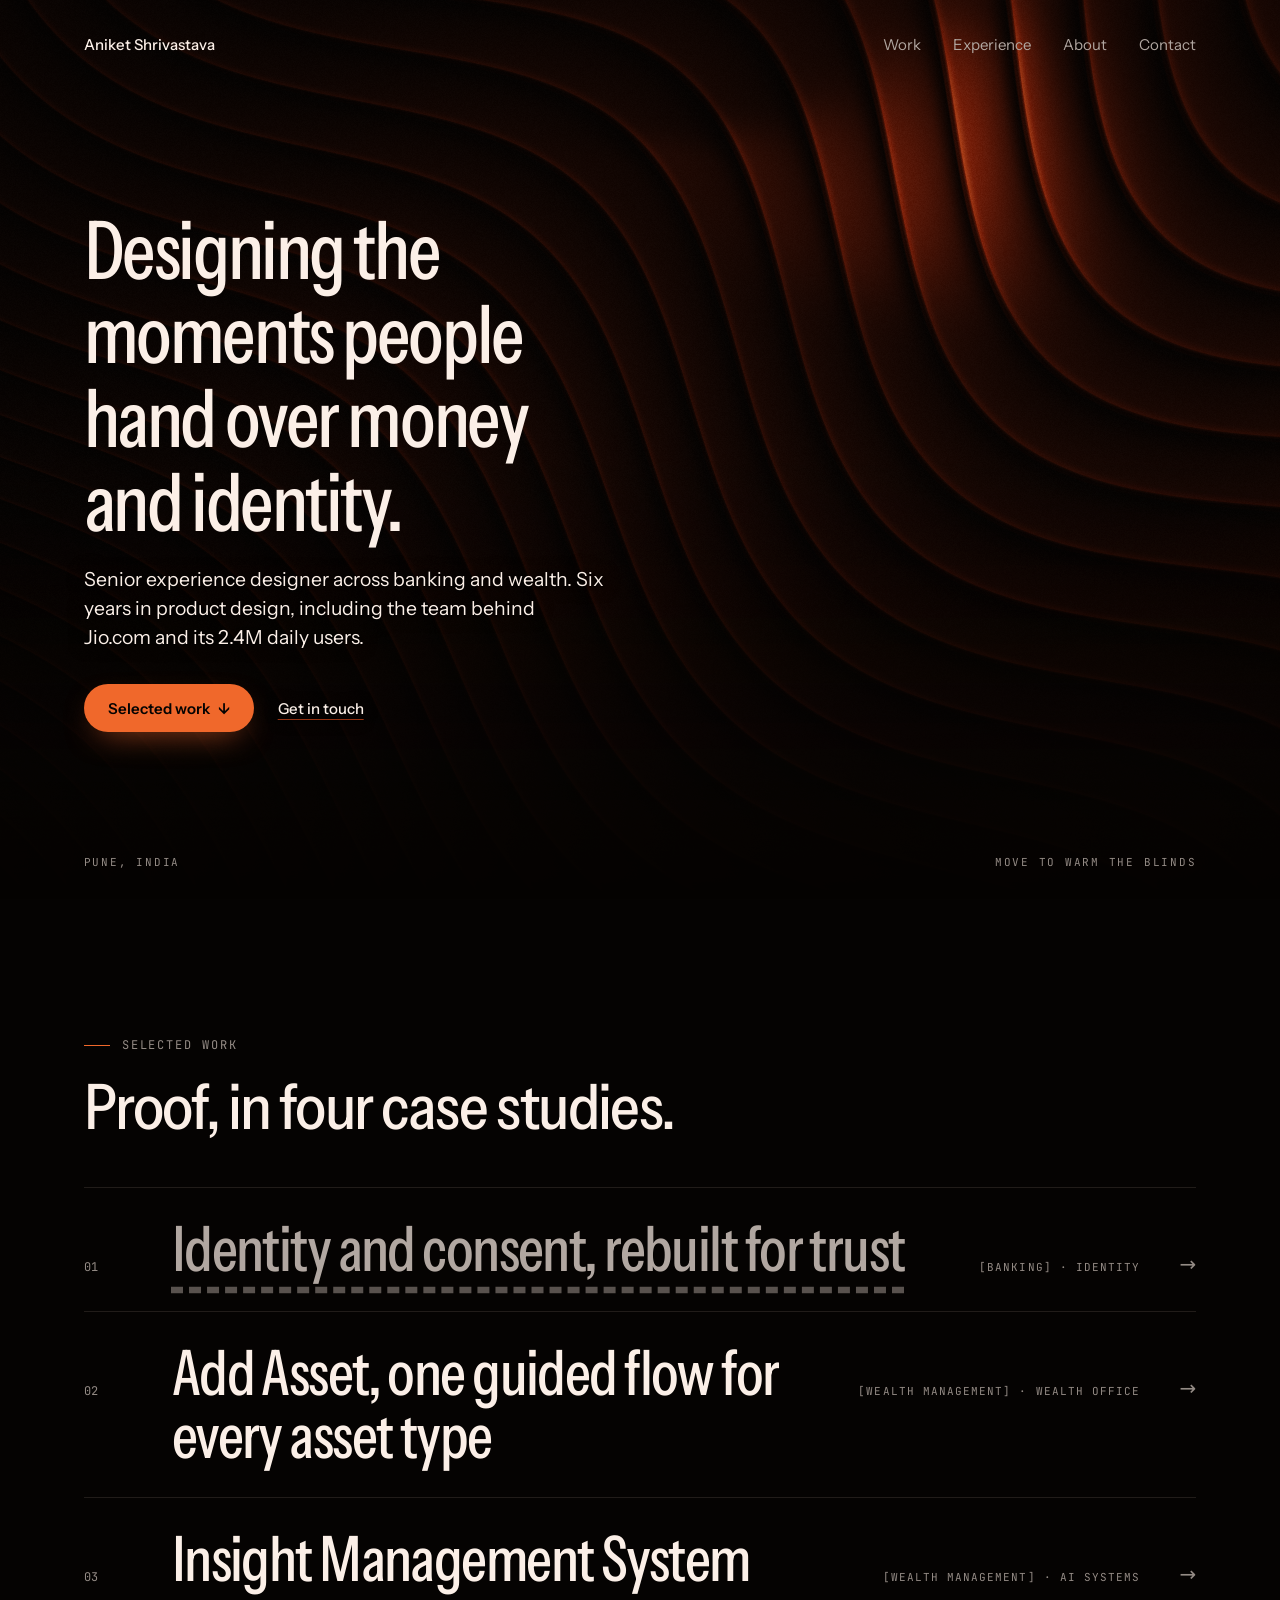
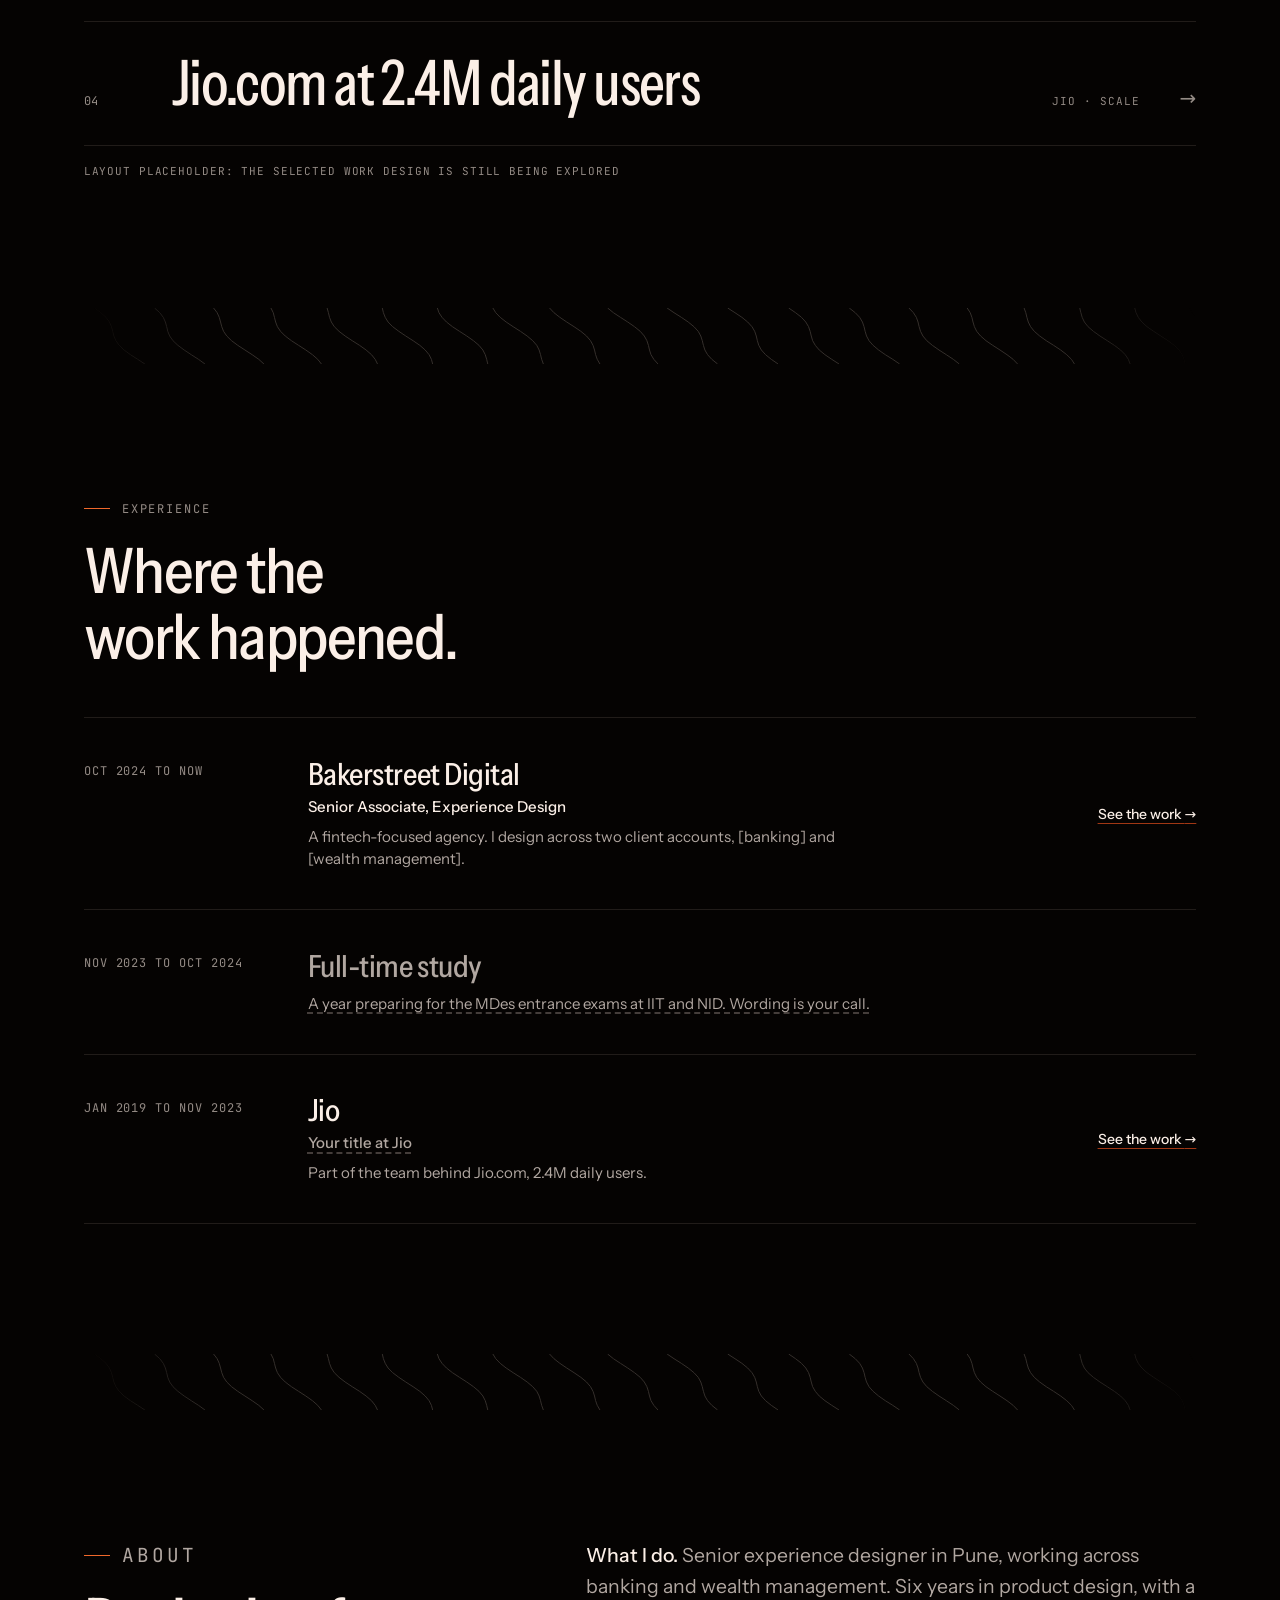
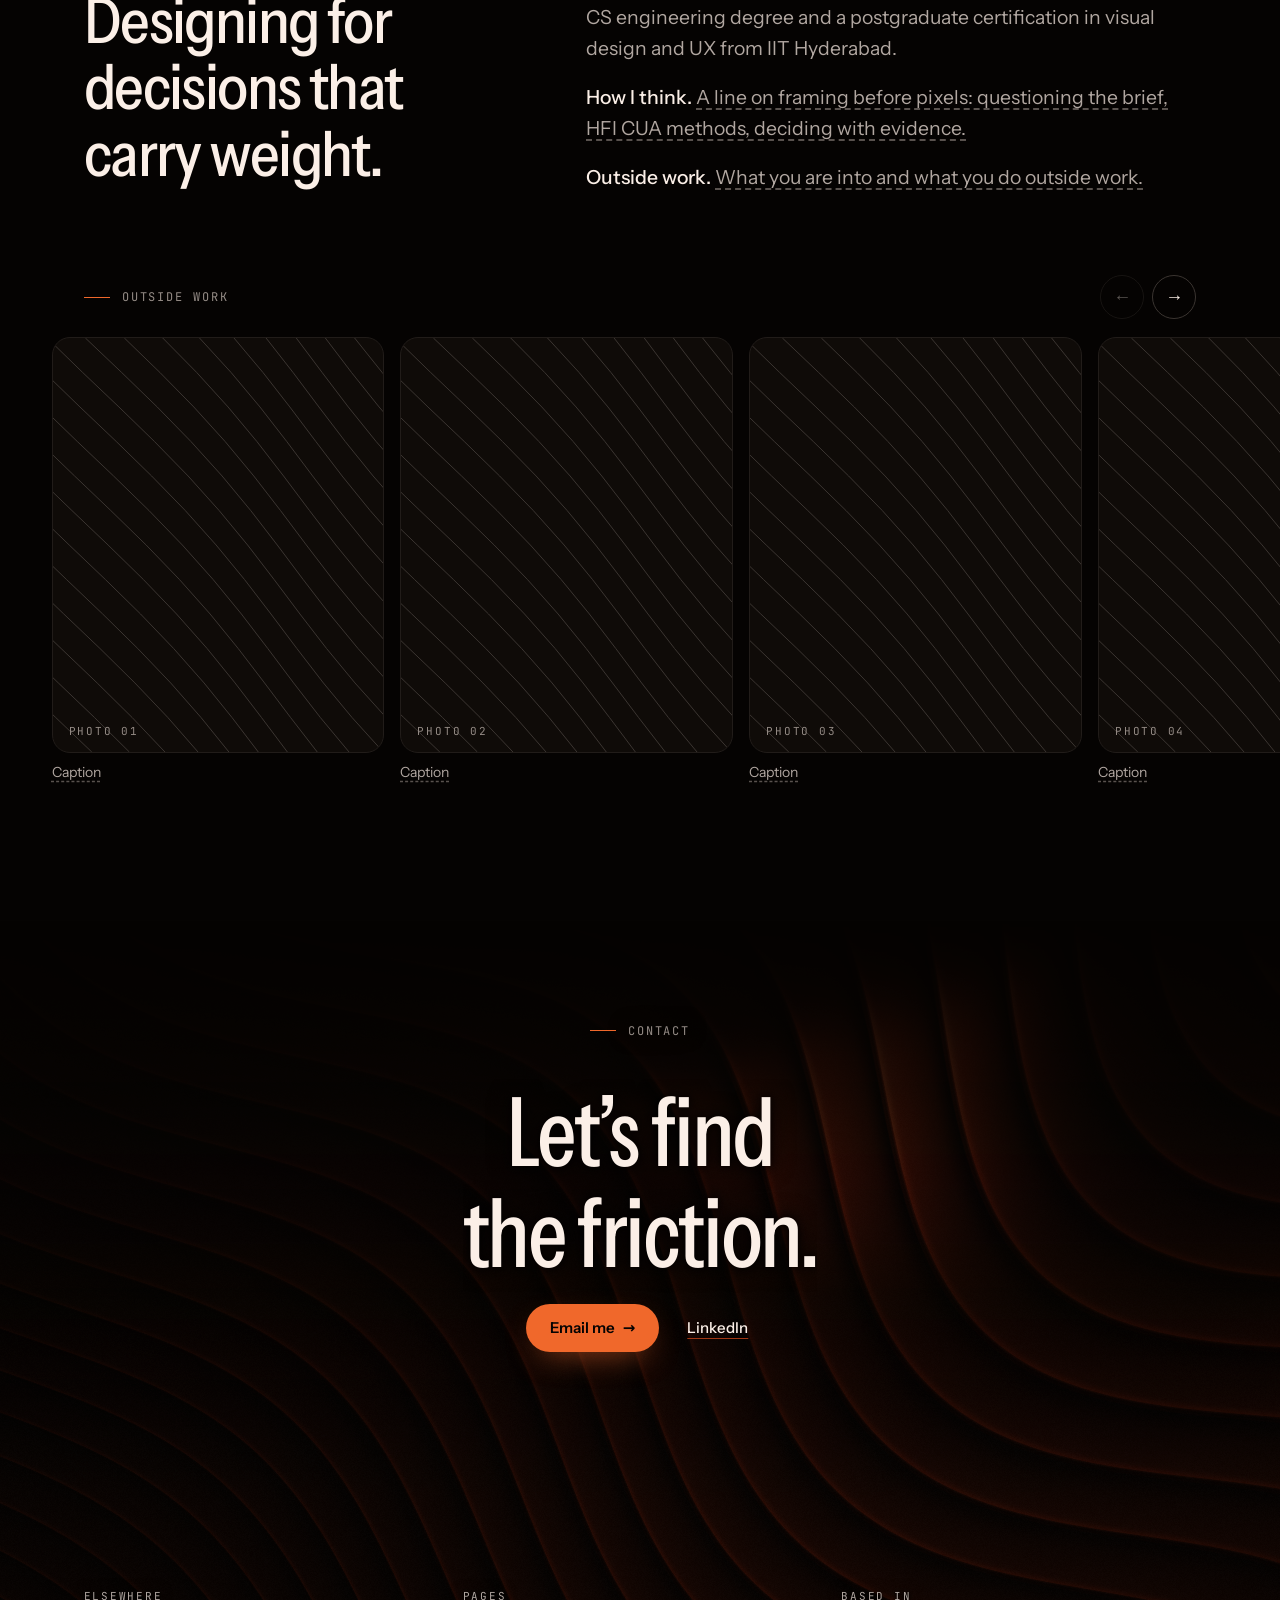
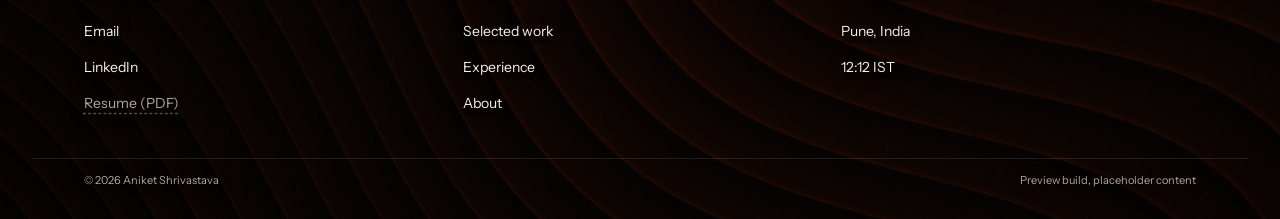
==== commit da746a27: "Footer: remove the large name Co-Authored-By: Claude Opus 5.5 <noreply@anthropic.com> Claude-Session" ====
--- a/index.html
+++ b/index.html
@@ -134,7 +134,6 @@
       <div><h3>Based in</h3><ul><li><span>Pune, India</span></li><li><span data-clock>IST</span></li></ul></div>
     </div>
     <div class="wrap legal"><span>&copy; 2026 Aniket Shrivastava</span><span>Preview build, placeholder content</span></div>
-    <p class="bigname" aria-hidden="true"><span class="base">Aniket</span><span class="lit">Aniket</span></p>
   </footer>
 </div>
 <script src="assets/js/ember.js"></script>
--- a/assets/css/site.css
+++ b/assets/css/site.css
@@ -143,12 +143,7 @@
 .fcols a, .fcols li > span { display: inline-flex; min-height: 32px; align-items: center; color: var(--color-text); text-decoration: underline; text-decoration-color: transparent; text-underline-offset: .3em;
   transition: color var(--dur-state) var(--ease-state), text-decoration-color var(--dur-state) var(--ease-state); }
 .fcols a:hover { color: var(--color-accent-hover); text-decoration-color: var(--color-accent-hover); }
-/* the name: barely there on its own; a second copy dodges the blinds beneath it, so the letters light up only where the slats and heat are bright */
-.bigname { position: relative; margin: 0; padding: 0 var(--page-margin); font-family: var(--font-display); font-weight: 600; font-stretch: 75%; font-size: clamp(6rem, 31vw, 34rem); line-height: .8; letter-spacing: -0.045em;
-  text-align: center; white-space: nowrap; user-select: none; text-shadow: none; margin-bottom: -.1em; }
-.bigname .base { display: block; color: color-mix(in srgb, var(--ink-50) 6%, transparent); }
-.bigname .lit { position: absolute; inset: 0 var(--page-margin); color: var(--ink-400); mix-blend-mode: color-dodge; }
-.legal { display: flex; flex-wrap: wrap; justify-content: space-between; gap: 8px 16px; padding-top: 4px; padding-bottom: clamp(12px, 2vw, 24px); border-top: 1px solid color-mix(in srgb, var(--ink-50) 10%, transparent); padding-top: 14px; font-size: var(--fs-micro); color: var(--color-text-secondary); position: relative; }
+.legal { display: flex; flex-wrap: wrap; justify-content: space-between; gap: 8px 16px; padding-top: 4px; padding-bottom: clamp(20px, 3vw, 32px); border-top: 1px solid color-mix(in srgb, var(--ink-50) 10%, transparent); padding-top: 14px; font-size: var(--fs-micro); color: var(--color-text-secondary); position: relative; }
 @media (max-width: 720px) { .fcols { grid-template-columns: 1fr 1fr; } }
 
 /* ---------- Inner pages (L1 company, L2 case study) ---------- */
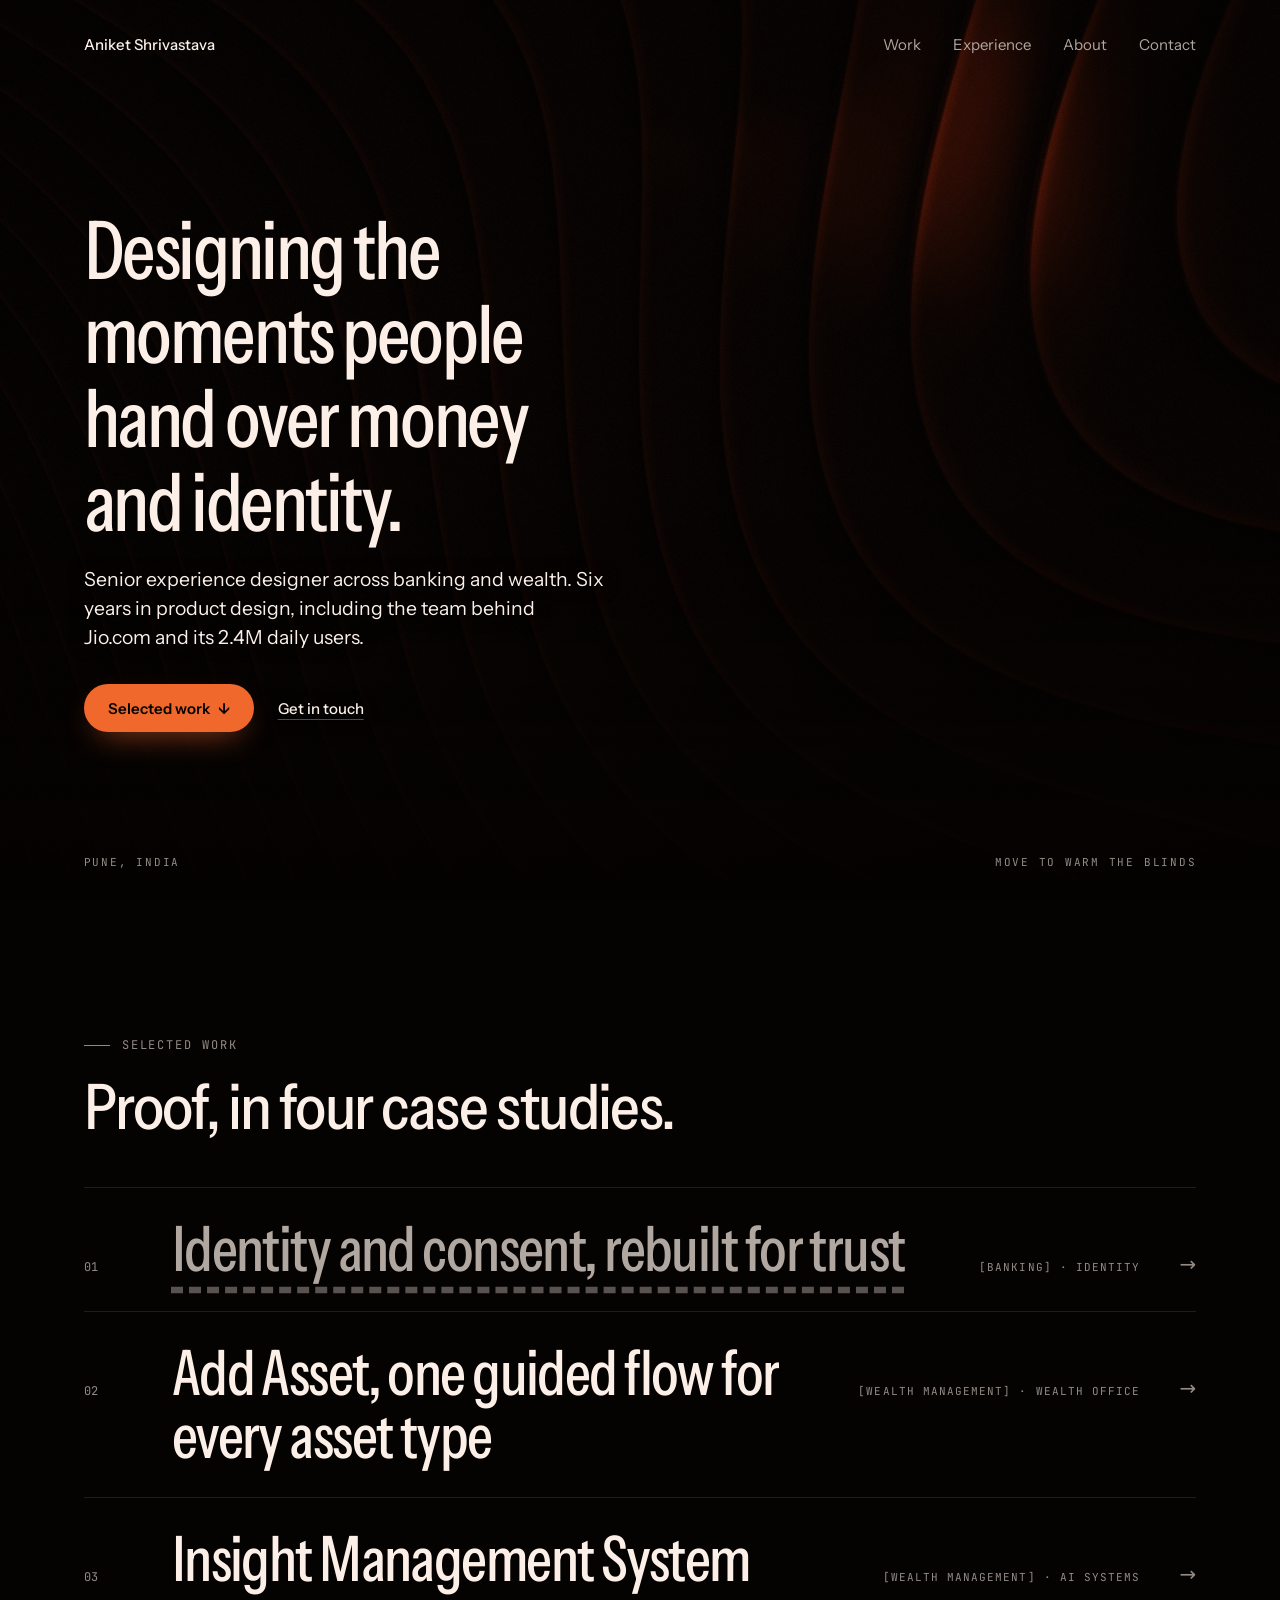
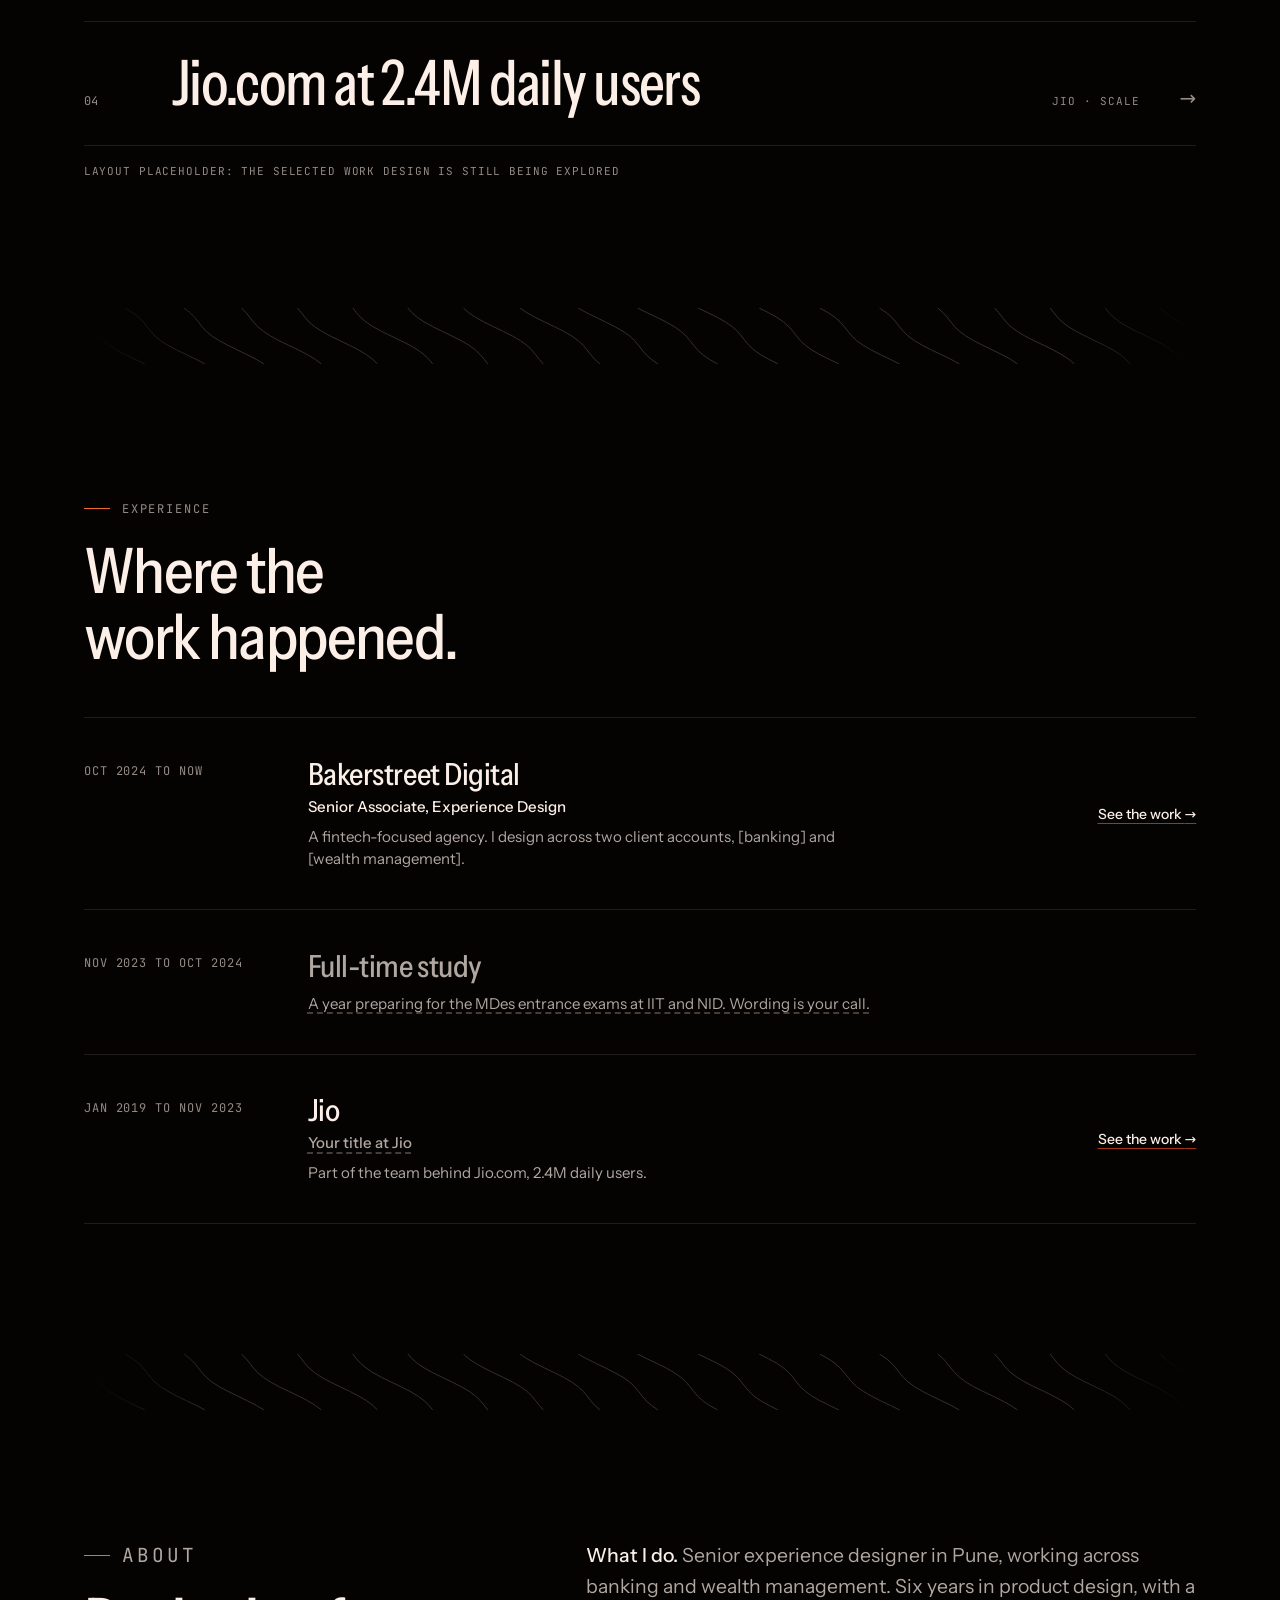
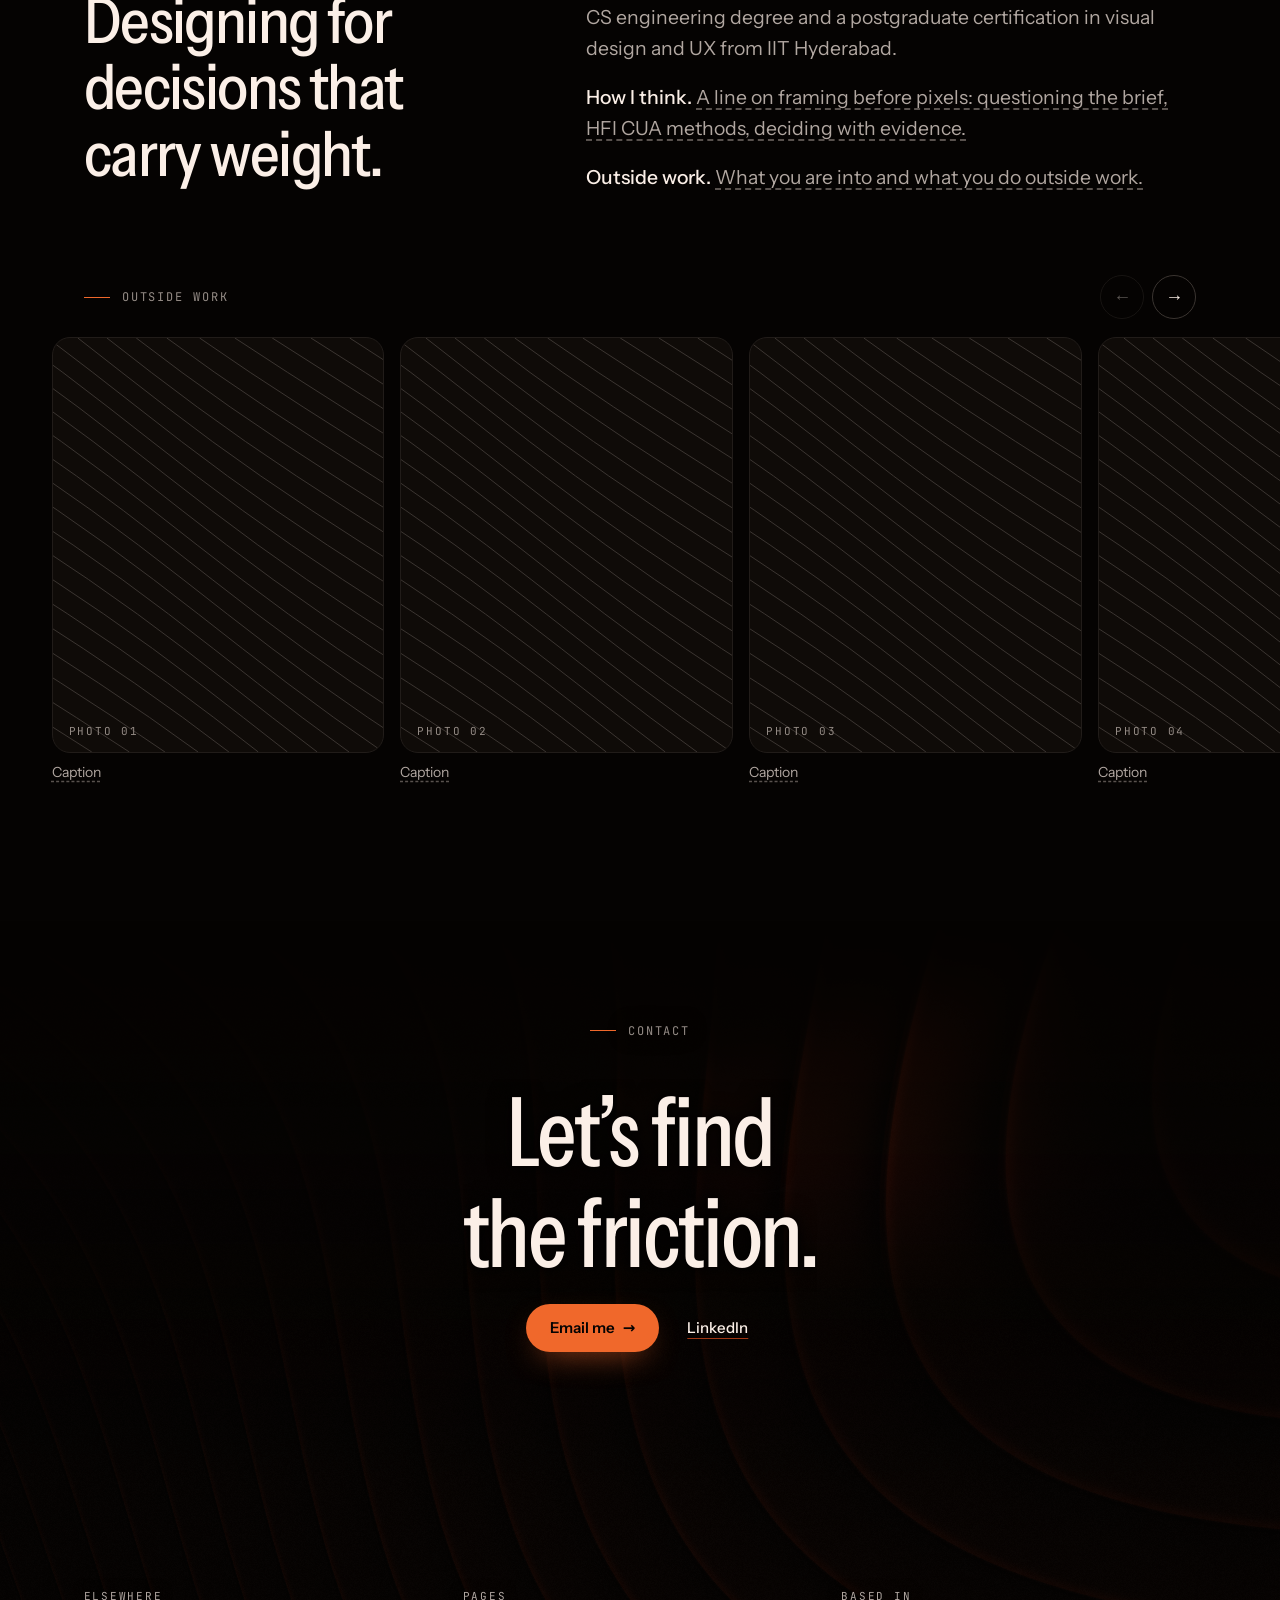
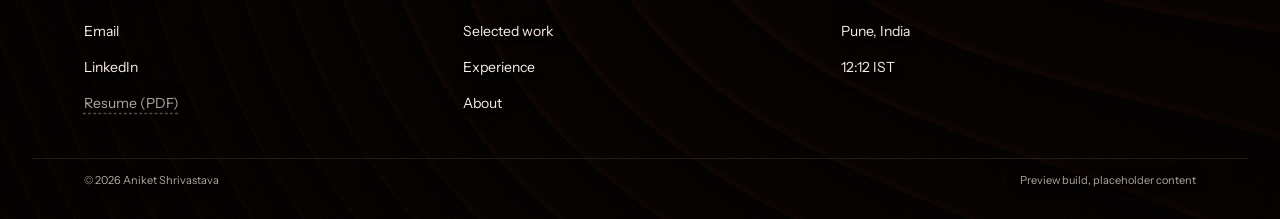
==== commit 9eb428dd: "Ember Blinds: tuned desktop settings and a phone profile - New desktop values (19 slats at 35 degree" ====
--- a/index.html
+++ b/index.html
@@ -25,16 +25,51 @@
 </head>
 <body>
 <!-- ===== HERO EFFECT SETTINGS: Ember Blinds ===========================================
-     Paste the JSON from the Ember Blinds configurator "Copy settings (JSON)" here as-is.
+     Paste the JSON from the Ember Blinds configurator "Copy settings (JSON)" here as-is (the "phone" block is the touch-screen profile).
      Unknown keys are ignored and every value is clamped to a safe range, so a paste cannot break the page.
      Colours come from assets/css/tokens.css (--effect-*), not from this JSON.
      ===================================================================================== -->
 <script type="application/json" id="effect-settings">
 {
-  "count": 21, "minWidth": 58, "angle": 48, "persp": -0.45, "curves": 6.4, "freq": 6, "drift": 0.42, "irregular": 0.11,
-  "profile": 0, "crease": 0.87, "seam": 0.12, "shineRight": false, "relief": 1, "shine": 0.31, "sway": 0.4, "bend": 0.6,
-  "tiltHeat": 0.76, "size": 0.6, "amount": 1, "spread": 0.6, "linger": 0.65, "rise": 0.35, "lag": 0.5, "idle": 0.6,
-  "intensity": 1.25, "ambient": 0.12, "grain": 0.45
+  "count": 19,
+  "minWidth": 77,
+  "angle": 35,
+  "persp": -0.78,
+  "curves": 9.7,
+  "freq": 4.2,
+  "drift": 0.81,
+  "irregular": 0.12,
+  "profile": 0,
+  "crease": 0.87,
+  "seam": 0.12,
+  "shineRight": false,
+  "relief": 1,
+  "shine": 0.31,
+  "sway": 0.4,
+  "bend": 0.6,
+  "tiltHeat": 0.76,
+  "size": 0.6,
+  "amount": 1,
+  "spread": 0.6,
+  "linger": 0.65,
+  "rise": 0.35,
+  "lag": 0.5,
+  "idle": 0.6,
+  "intensity": 0.68,
+  "ambient": 0.03,
+  "grain": 0.45,
+  "phone": {
+    "minWidth": 38,
+    "size": 0.38,
+    "amount": 0.76,
+    "idle": 0.44,
+    "breath": 0.6,
+    "breathSpeed": 0.95,
+    "tapHeat": 0.85,
+    "tapSize": 0.56,
+    "intensity": 1.58,
+    "ambient": 0.07
+  }
 }
 </script>
 <a class="skip" href="#work">Skip to work</a>
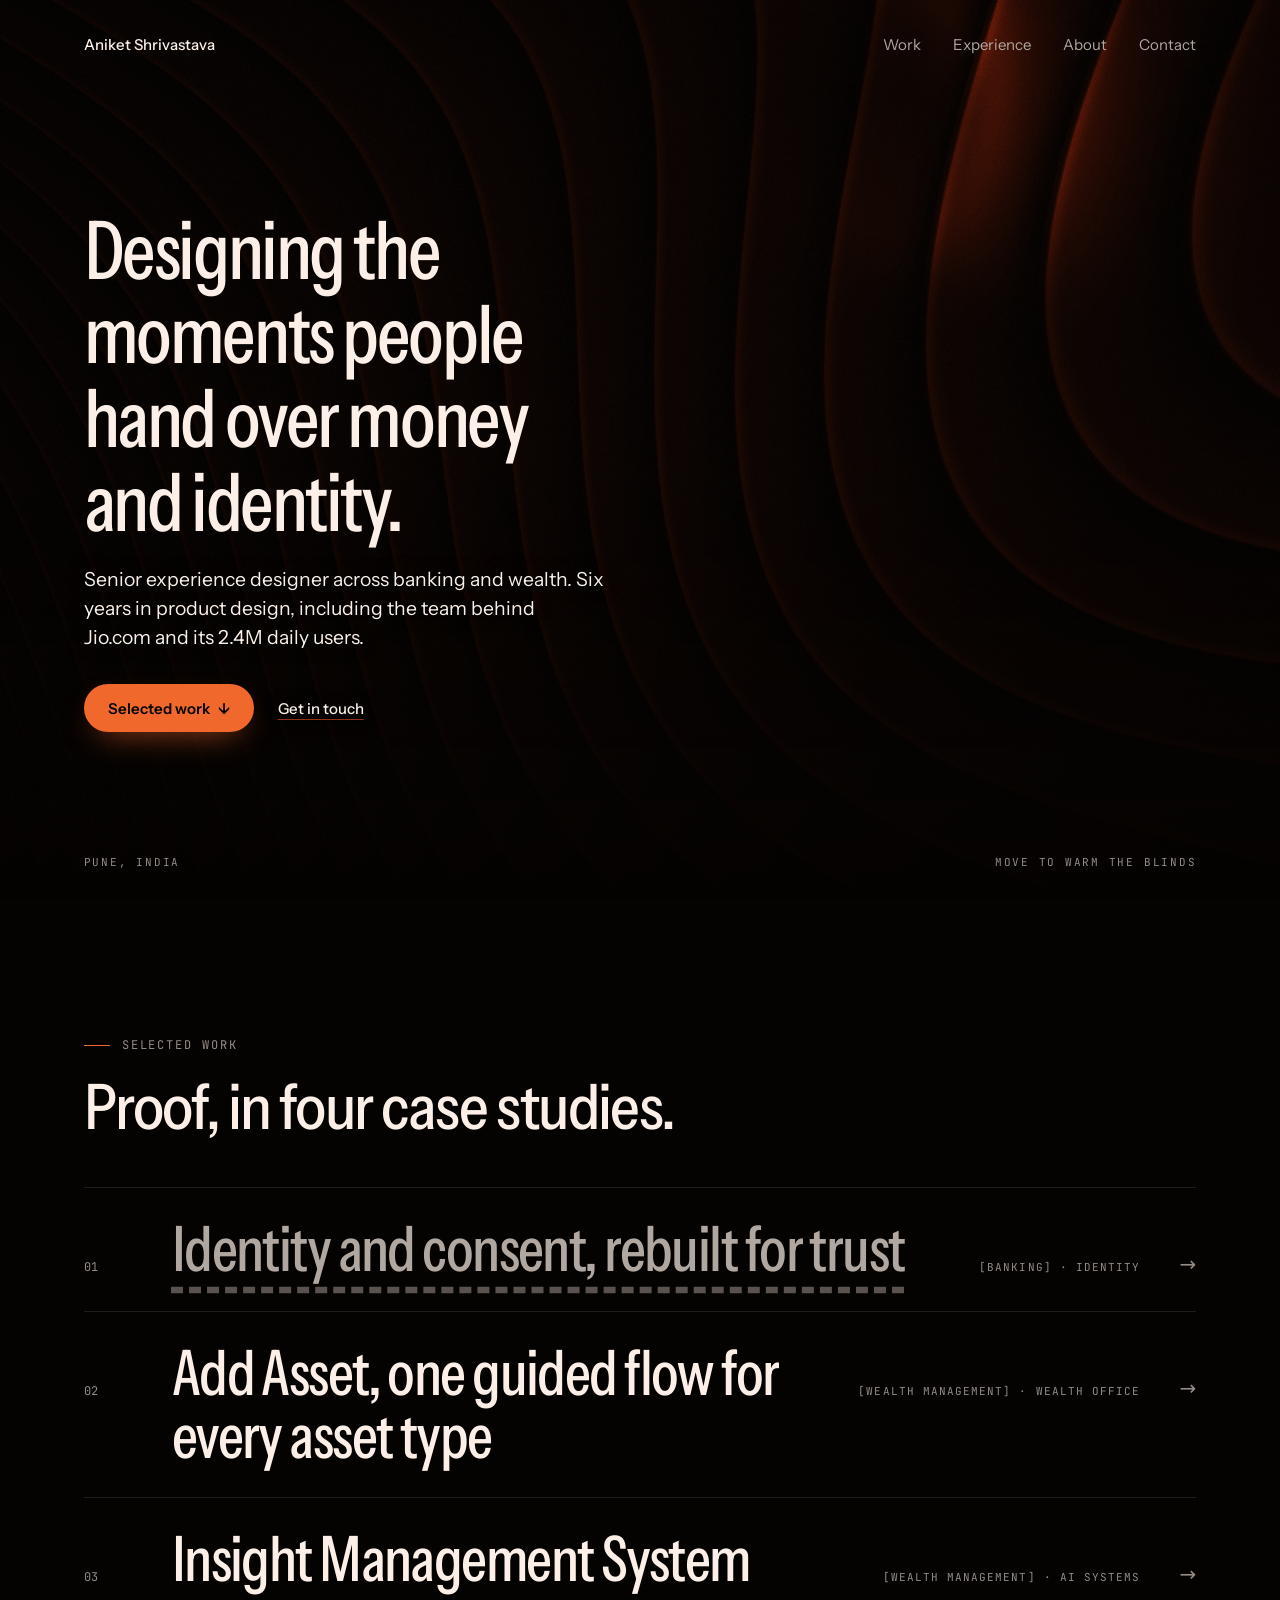
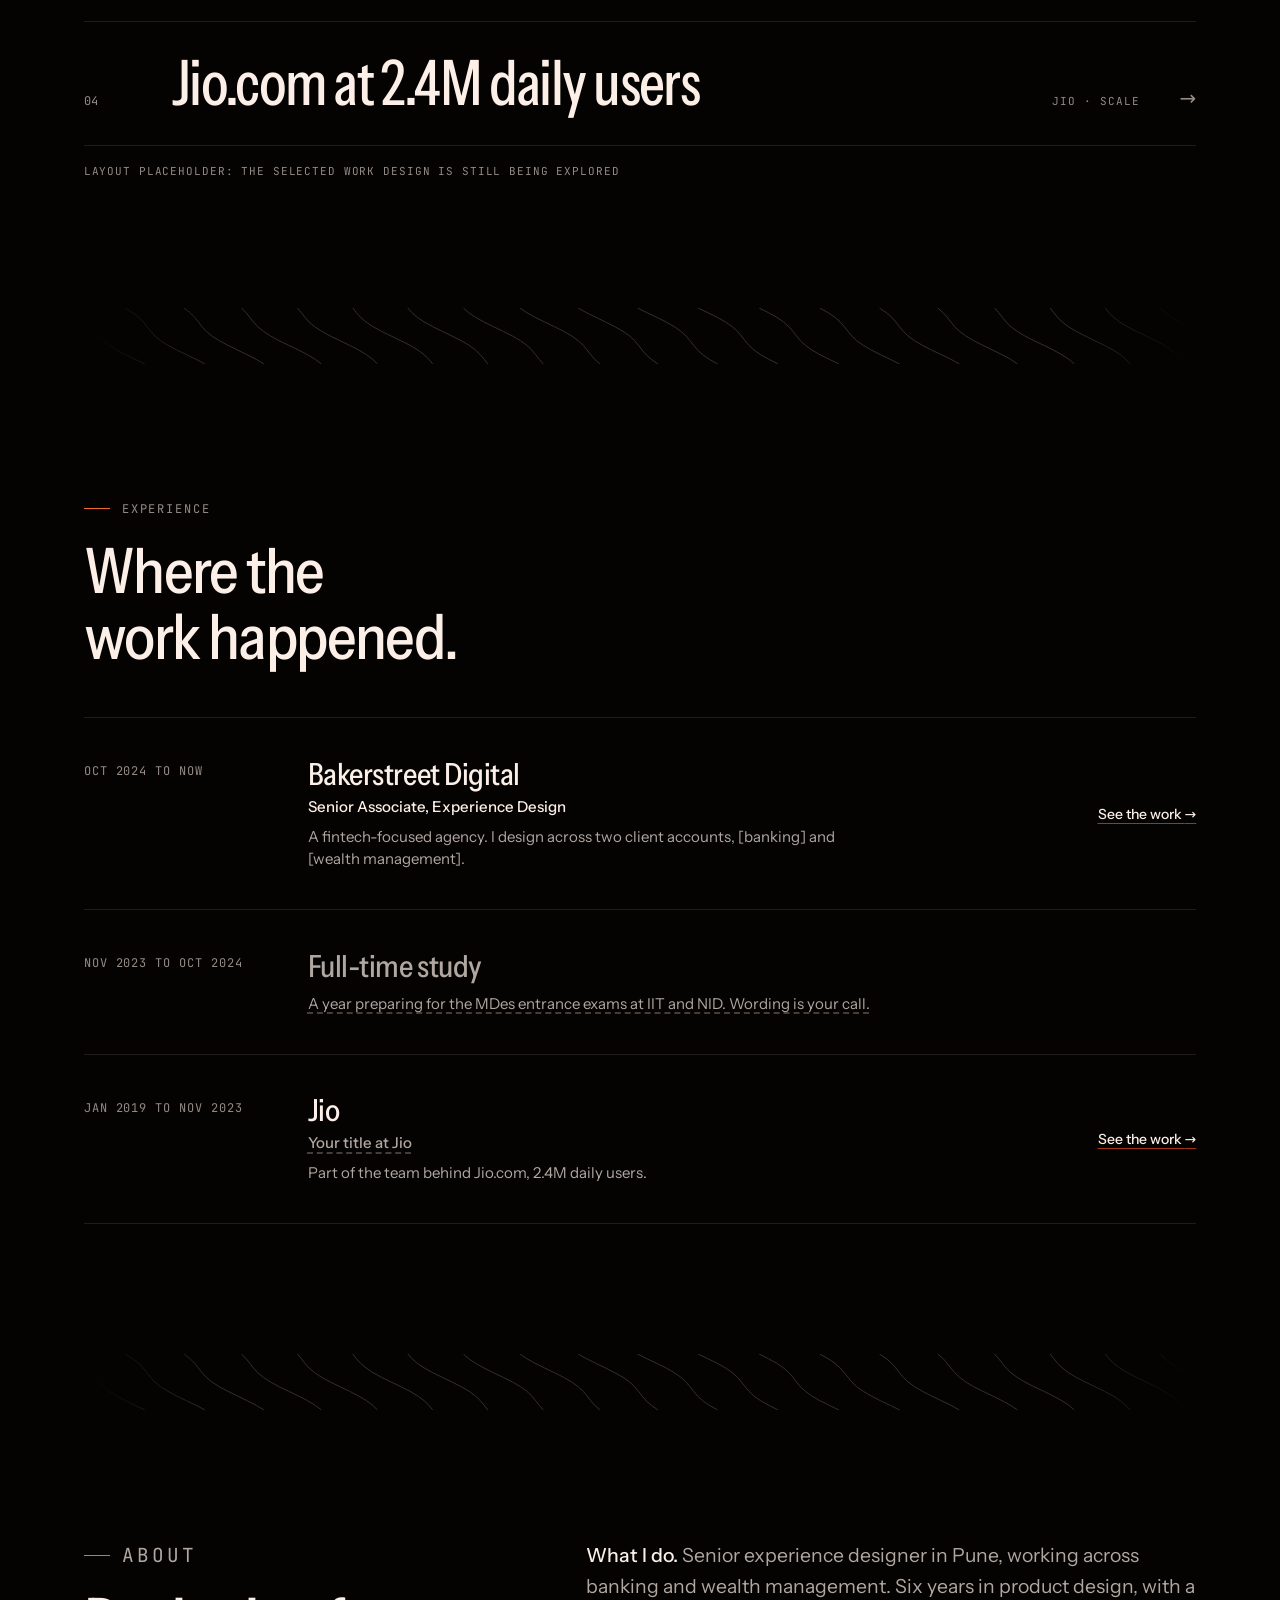
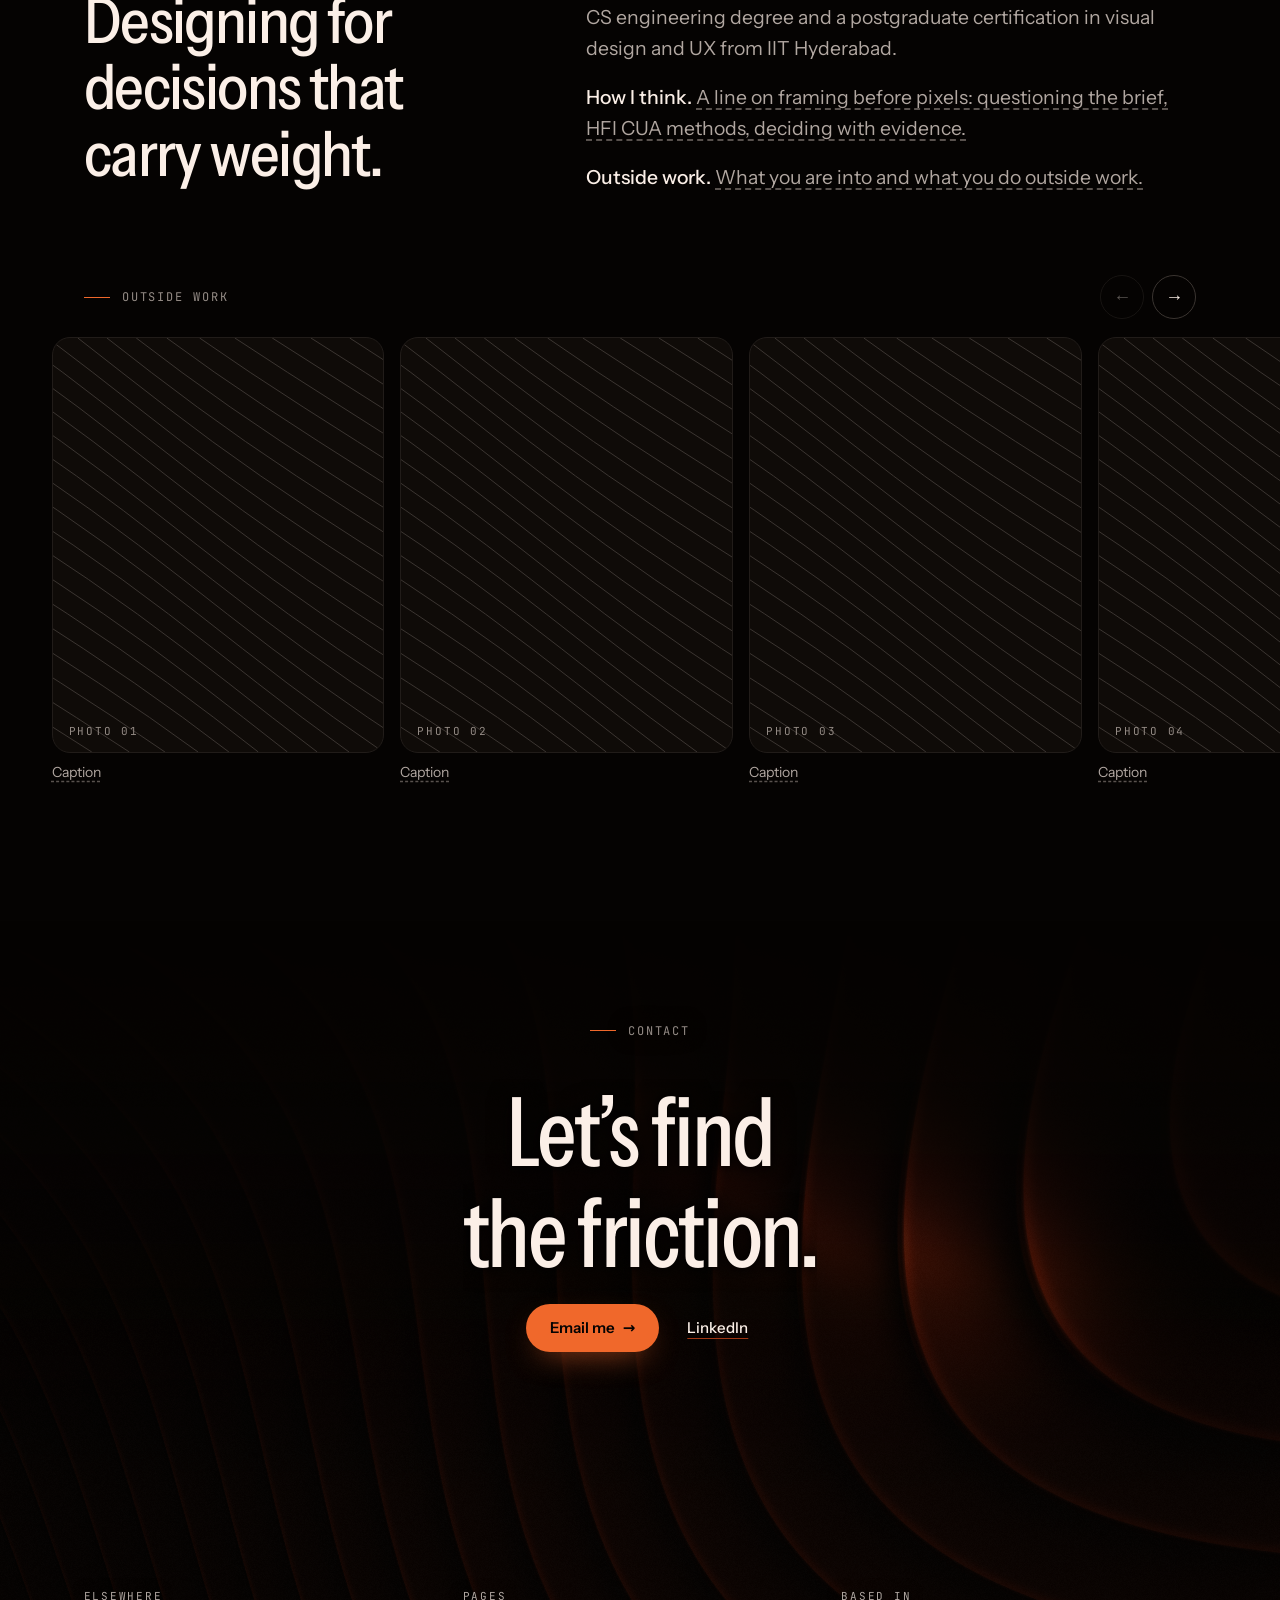
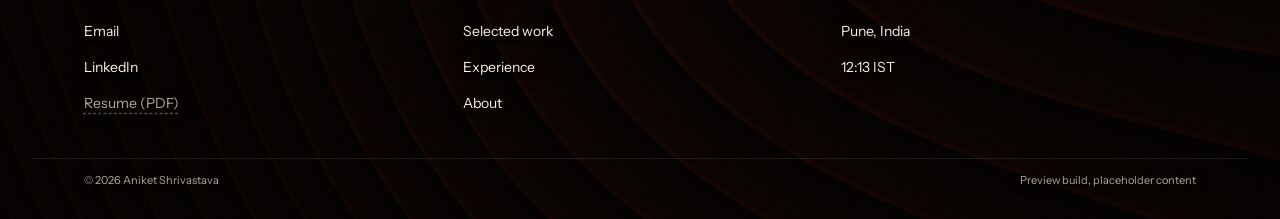
==== commit b726de6f: "Desktop glow matched to the phone: intensity 1.2, ambient 0.06 Measured on the hero's top half: desk" ====
--- a/index.html
+++ b/index.html
@@ -55,8 +55,8 @@
   "rise": 0.35,
   "lag": 0.5,
   "idle": 0.6,
-  "intensity": 0.68,
-  "ambient": 0.03,
+  "intensity": 1.2,
+  "ambient": 0.06,
   "grain": 0.45,
   "phone": {
     "minWidth": 38,
--- a/assets/css/site.css
+++ b/assets/css/site.css
@@ -174,3 +174,8 @@
 /* placeholder copy: dashed underline so nothing unfinished can ship unnoticed */
 .tbd { color: var(--color-text-secondary); text-decoration: underline dashed var(--ink-600); text-underline-offset: .25em; }
 @media (max-width: 860px) { .about { grid-template-columns: 1fr; } .exp li > a, .exp li > div { grid-template-columns: 1fr; } .exp .go { justify-self: start; } .facts { grid-template-columns: 1fr 1fr; } .projects { grid-template-columns: 1fr; } .case-body section { grid-template-columns: 1fr; } .index a { grid-template-columns: 2.5rem 1fr 1.5rem; } .index .m { display: none; } }
+/* phones: the closing band is mostly covered by contact and footer copy, so it holds full strength higher up before fading, to match the hero's weight */
+@media (hover: none) and (pointer: coarse) {
+  #cv2 { -webkit-mask: linear-gradient(0deg, #000 0%, #000 55%, rgba(0,0,0,.75) 70%, rgba(0,0,0,.35) 85%, transparent 100%);
+    mask: linear-gradient(0deg, #000 0%, #000 55%, rgba(0,0,0,.75) 70%, rgba(0,0,0,.35) 85%, transparent 100%); }
+}
